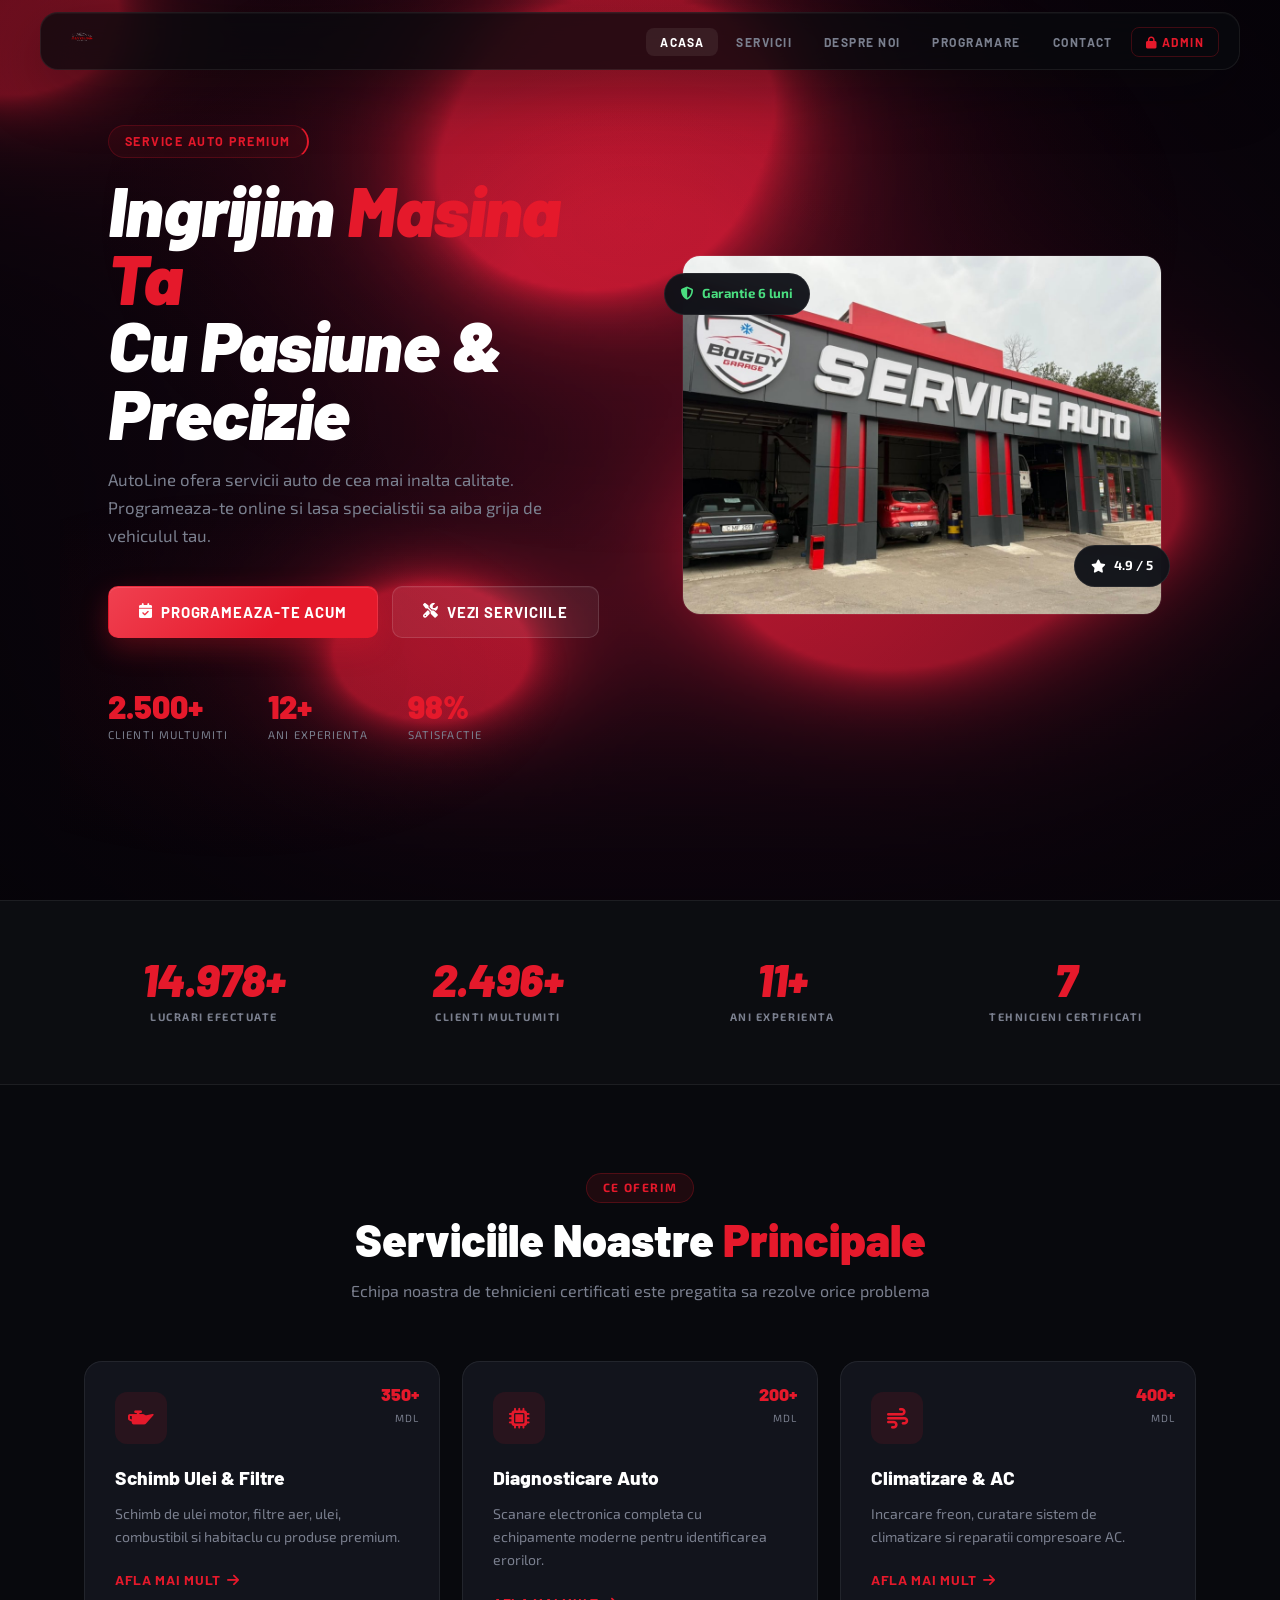
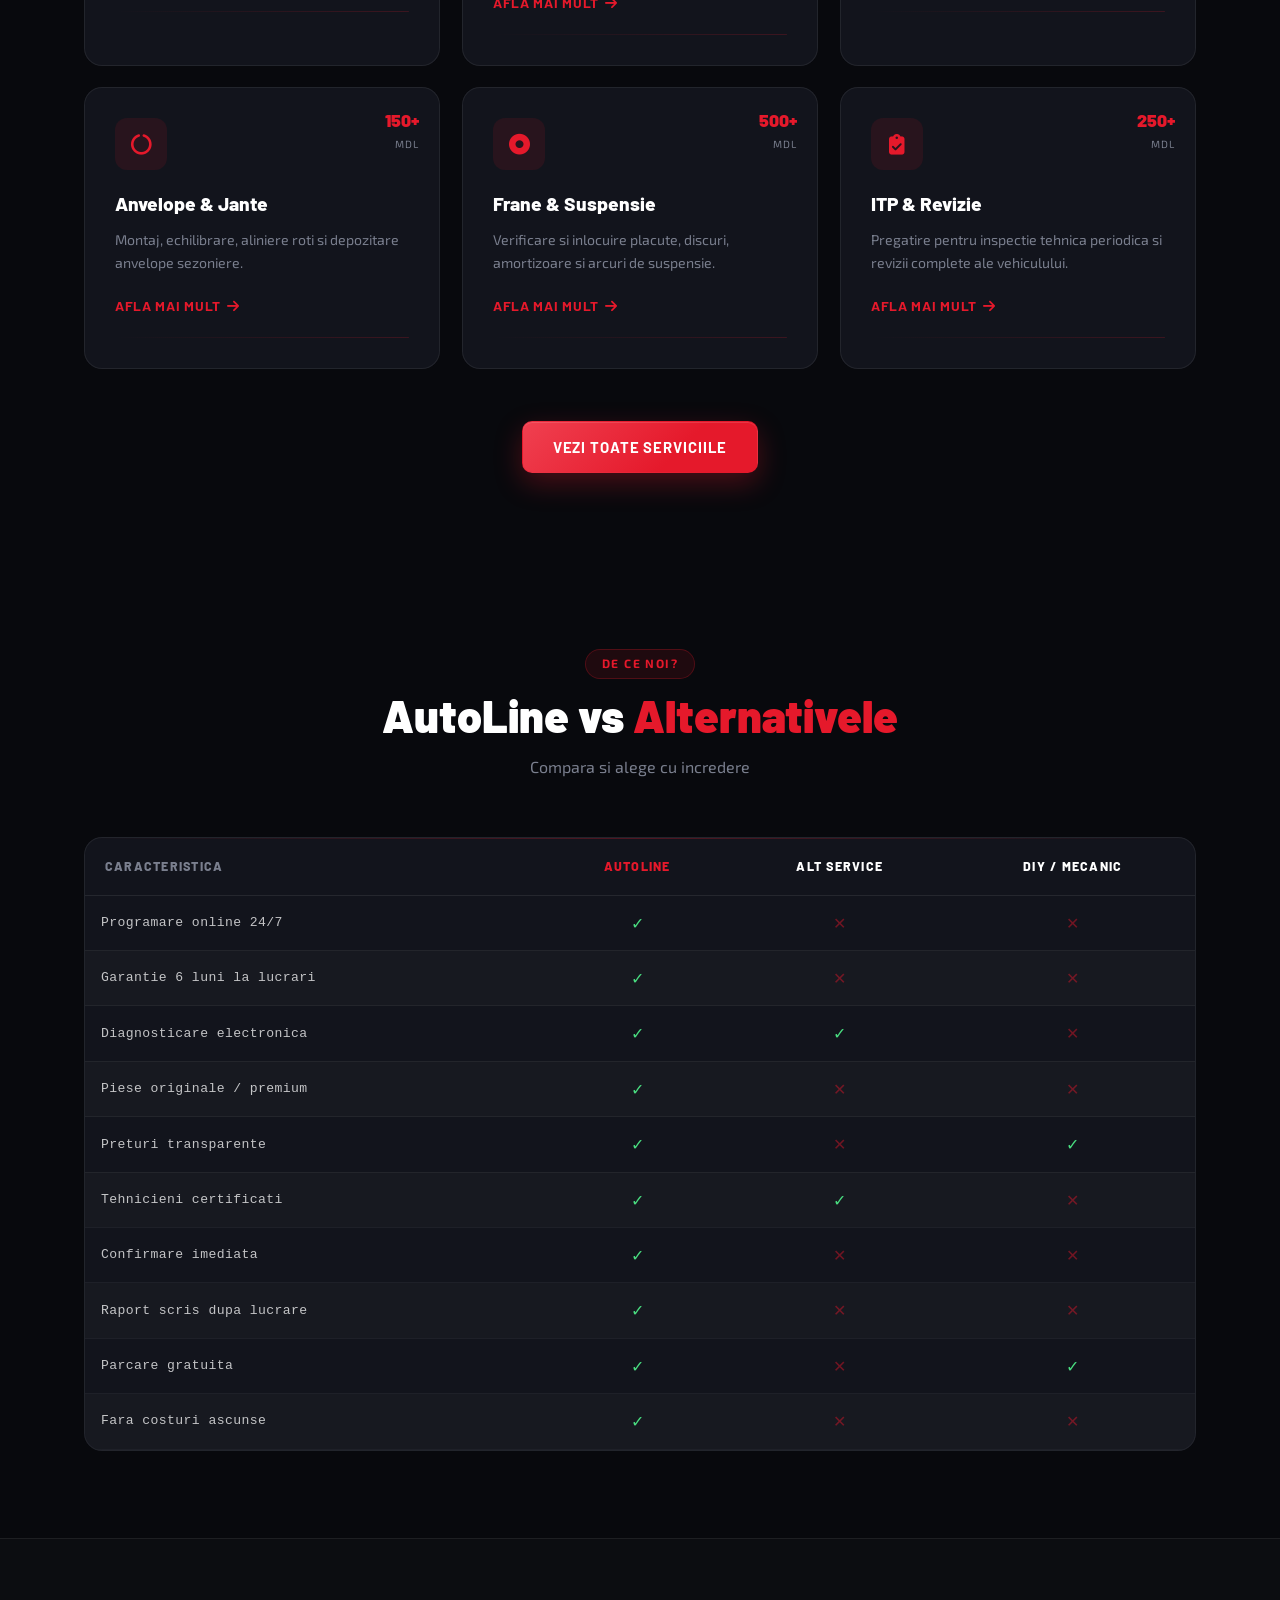
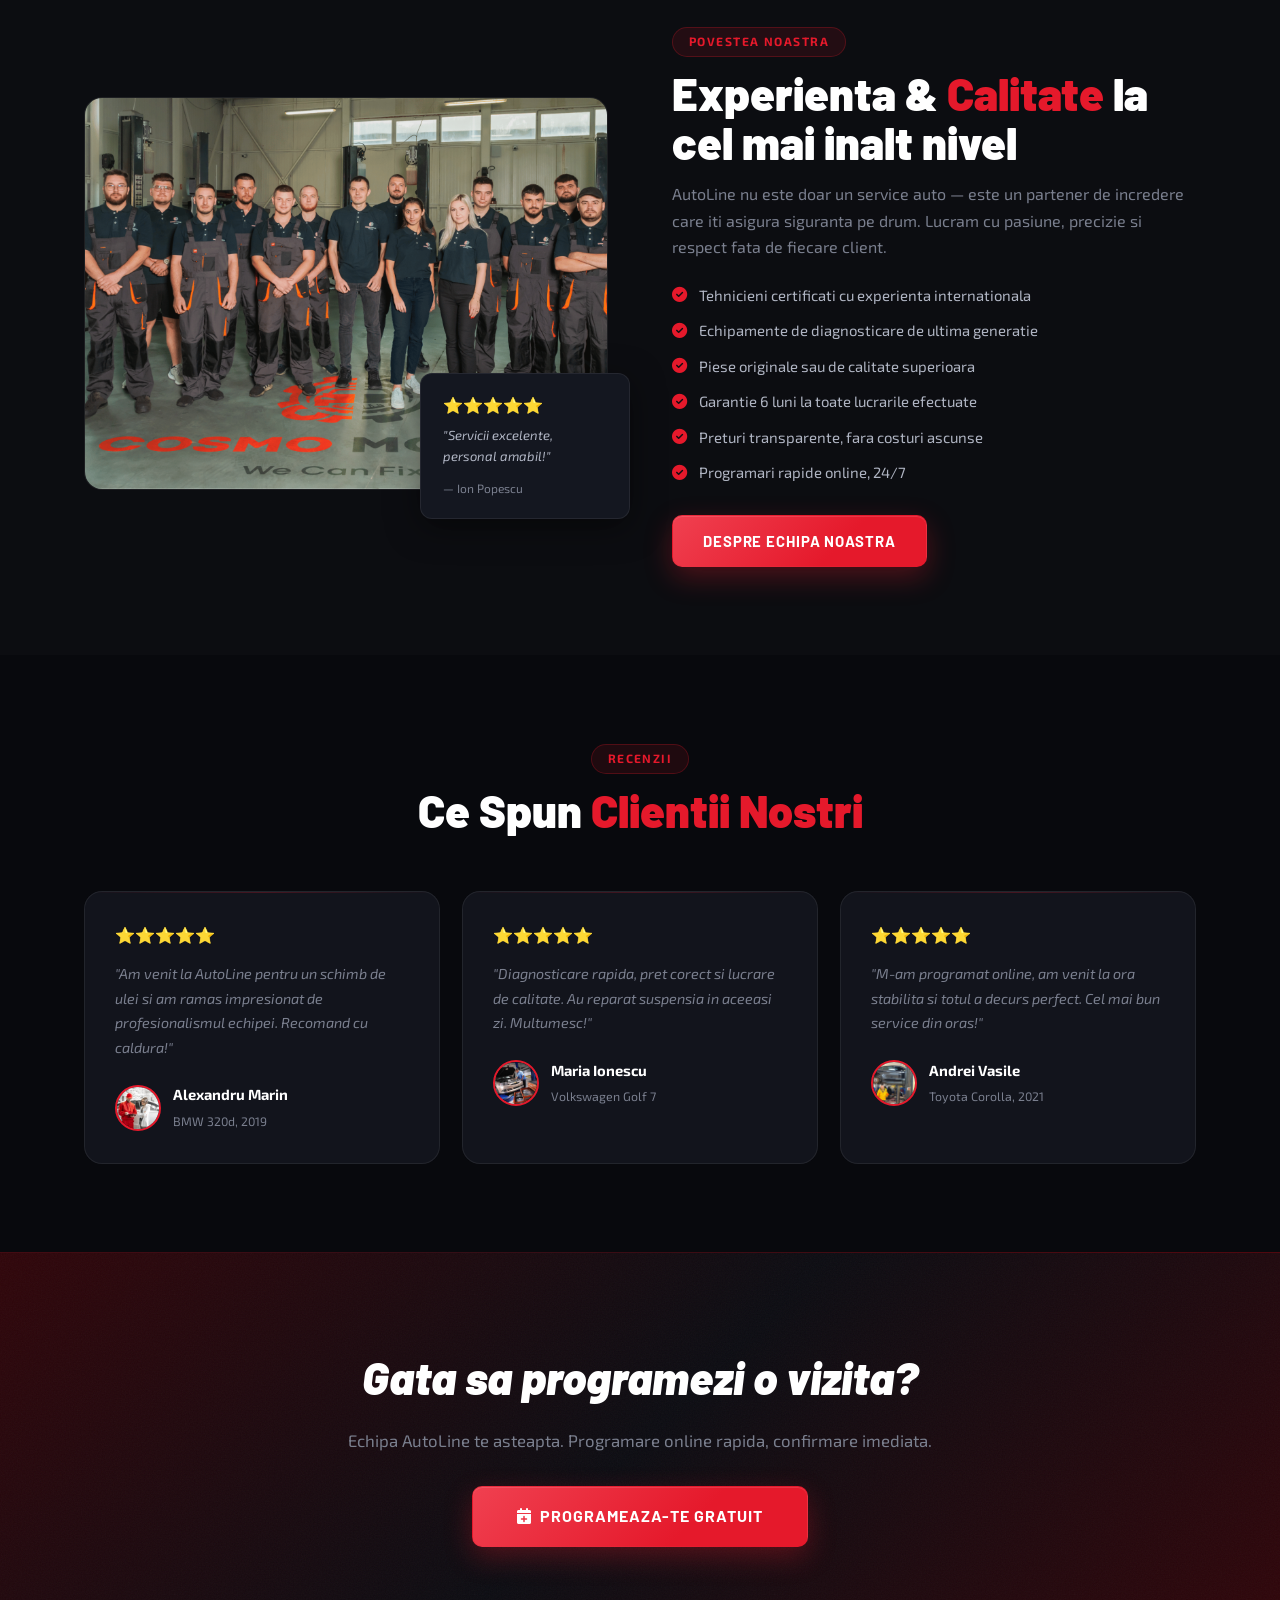
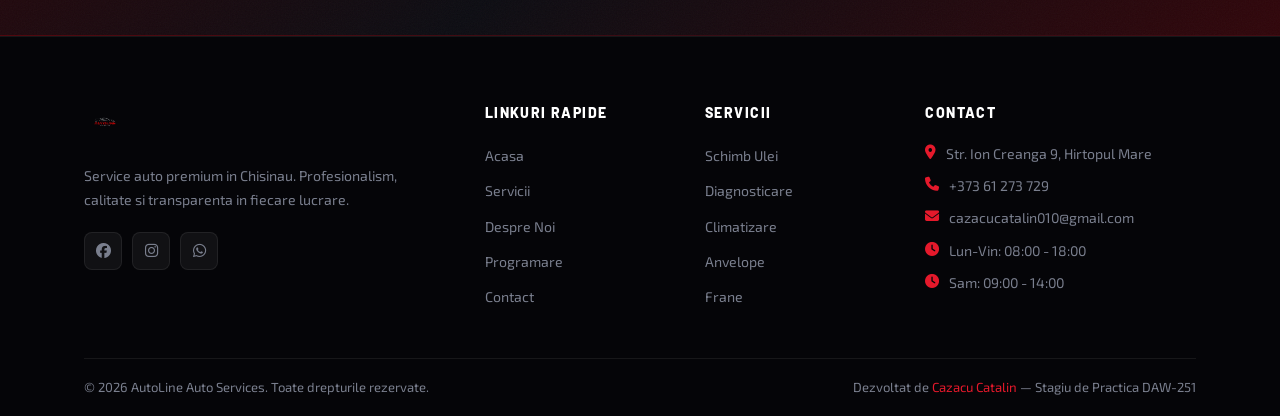
==== index.html @ 4c0e233d "AutoLine website initial" ====
<!DOCTYPE html>
<html lang="ro">
<head>
  <meta charset="UTF-8"/>
  <meta name="viewport" content="width=device-width, initial-scale=1.0"/>
  <title>AutoLine Auto Services</title>
  <meta name="description" content="Service auto premium în Chișinău — programări online, diagnosticare, schimb ulei, anvelope."/>

  <!-- Fonts: Barlow (titluri bold/italic ca ATS) + Exo 2 (body) -->
  <link rel="preconnect" href="https://fonts.googleapis.com"/>
  <link rel="preconnect" href="https://fonts.gstatic.com" crossorigin/>
  <link href="https://fonts.googleapis.com/css2?family=Barlow:ital,wght@0,400;0,600;0,700;0,800;0,900;1,700;1,800;1,900&family=Exo+2:wght@300;400;500;600&display=swap"
        rel="stylesheet" media="print" onload="this.media='all'"/>
  <noscript>
    <link href="https://fonts.googleapis.com/css2?family=Barlow:ital,wght@0,400;0,600;0,700;0,800;0,900;1,700;1,800;1,900&family=Exo+2:wght@300;400;500;600&display=swap" rel="stylesheet"/>
  </noscript>
  <link rel="stylesheet" href="https://cdnjs.cloudflare.com/ajax/libs/font-awesome/6.4.0/css/all.min.css"/>
  <link rel="stylesheet" href="css/style.css"/>

  <style>
    /* =======================================================
       VARIABILE & RESET — tema neagra cu accent rosu
    ======================================================= */
    :root {
      --red:      #e5192b;
      --red-dark: #b31220;
      --red-glow: rgba(229,25,43,0.35);
      --bg:       #08090d;        /* Mai întunecat, ca ATS */
      --bg2:      #0f1117;
      --bg3:      #141720;
      --card:     rgba(20,23,32,0.85);
      --border:   rgba(255,255,255,0.07);
      --white:    #ffffff;
      --gray:     #7a7f8e;
      --gray2:    #b0b5c3;
      --font-heading: 'Barlow', sans-serif;
      --font-body:    'Exo 2', sans-serif;
      --radius: 18px;
      --transition: all 0.3s ease;
    }

    *, *::before, *::after { box-sizing: border-box; margin: 0; padding: 0; }
    html { scroll-behavior: smooth; }
    body {
      background: var(--bg);
      color: var(--white);
      font-family: var(--font-body);
      font-size: 16px;
      line-height: 1.65;
      overflow-x: hidden;
    }

    /* Scrollbar minimalist — ca ATS */
    ::-webkit-scrollbar { width: 5px; }
    ::-webkit-scrollbar-track { background: var(--bg); }
    ::-webkit-scrollbar-thumb { background: rgba(255,255,255,0.09); border-radius: 3px; }

    /* =======================================================
       SCROLL PROGRESS BAR
    ======================================================= */
    #scrollProgress {
      position: fixed; top: 0; left: 0;
      width: 0%; height: 3px;
      background: var(--red);
      z-index: 9999;
      transition: width 0.08s linear;
      box-shadow: 0 0 10px var(--red-glow);
    }

    /* =======================================================
       BACK TO TOP
    ======================================================= */
    #backToTop {
      position: fixed; bottom: 32px; right: 32px;
      width: 46px; height: 46px;
      background: var(--red); color: var(--white);
      border: none; border-radius: 50%;
      display: flex; align-items: center; justify-content: center;
      cursor: pointer; font-size: 1rem;
      z-index: 999; opacity: 0; transform: translateY(16px);
      pointer-events: none;
      transition: opacity .3s, transform .3s, background .2s;
      box-shadow: 0 4px 20px var(--red-glow);
    }
    #backToTop.visible { opacity: 1; transform: translateY(0); pointer-events: all; }
    #backToTop:hover { background: var(--red-dark); transform: translateY(-3px); }

    /* =======================================================
       METABALL CANVAS BACKGROUND — da ATS HeroBackground.tsx
       Fixed, în spate, pointer-events none
    ======================================================= */
    #metaCanvas {
      position: fixed; inset: 0;
      width: 100%; height: 100%;
      z-index: 0; pointer-events: none;
    }

    /* Tot ce e deasupra canvas-ului */
    nav, section, footer, .page-hero { position: relative; z-index: 1; }

    /* =======================================================
       UTILITY
    ======================================================= */
    .container { max-width: 1160px; margin: 0 auto; padding: 0 24px; }
    .text-red { color: var(--red); }
    .section { padding: 88px 0; }
    .center-btn { text-align: center; margin-top: 52px; }

    /* =======================================================
       GLASSMORPHISM CARD — din ATS .glass-card
       backdrop-filter blur + border subțire
    ======================================================= */
    .glass-card {
      background: var(--card);
      backdrop-filter: blur(20px);
      -webkit-backdrop-filter: blur(20px);
      border: 1px solid var(--border);
      border-radius: var(--radius);
      /* Linia de sus strălucitoare — din ATS .card-glow::before */
      position: relative;
      overflow: hidden;
      transition: border-color .3s ease, box-shadow .3s ease, transform .3s ease;
    }
    /* Linia gradient la topul fiecărui card */
    .glass-card::before {
      content: '';
      position: absolute; top: 0; left: 0; right: 0; height: 1px;
      background: linear-gradient(90deg, transparent, rgba(229,25,43,.3), transparent);
      pointer-events: none;
    }
    .glass-card:hover {
      border-color: rgba(229,25,43,.3);
      box-shadow: 0 0 0 1px rgba(229,25,43,.15), 0 24px 56px rgba(0,0,0,.55);
    }

    /* Shimmer line — din ATS .shimmer-line */
    @keyframes shimmer {
      0%   { background-position: -200% 0; }
      100% { background-position:  200% 0; }
    }
    .shimmer-line {
      height: 1px; width: 100%;
      background: linear-gradient(90deg, transparent, rgba(229,25,43,.2), transparent);
      background-size: 200% 100%;
      animation: shimmer 3s ease-in-out infinite;
      border-radius: 999px;
    }

    /* =======================================================
       BUTOANE
    ======================================================= */
    .btn {
      display: inline-flex; align-items: center; gap: 8px;
      padding: 13px 30px; border-radius: 10px;
      font-family: var(--font-heading); font-size: .93rem;
      font-weight: 700; letter-spacing: .06em;
      text-decoration: none; cursor: pointer; border: none;
      transition: transform .25s ease, box-shadow .25s ease, filter .25s ease, background .2s;
      text-transform: uppercase;
    }
    /* btn-primary — gradient roșu, glow, ca ATS landing-primary-btn */
    .btn-primary {
      background: linear-gradient(135deg, #f04050 0%, var(--red) 65%, var(--red) 100%);
      color: var(--white);
      border: 1px solid rgba(229,25,43,.3);
      box-shadow: 0 10px 28px rgba(229,25,43,.3), inset 0 1px 0 rgba(255,255,255,.12);
    }
    .btn-primary:hover {
      transform: translateY(-2px); filter: brightness(1.06);
      box-shadow: 0 14px 36px rgba(229,25,43,.42), 0 0 24px rgba(229,25,43,.2);
    }
    /* btn-outline — ghost button, ca ATS landing-ghost-btn */
    .btn-outline {
      background: rgba(255,255,255,.06); color: var(--white);
      border: 1px solid rgba(255,255,255,.13);
      box-shadow: inset 0 1px 0 rgba(255,255,255,.04);
    }
    .btn-outline:hover {
      transform: translateY(-2px);
      background: rgba(255,255,255,.10);
      border-color: rgba(255,255,255,.22);
      box-shadow: 0 8px 24px rgba(0,0,0,.3);
    }
    .btn-large { padding: 16px 44px; font-size: 1rem; }

    /* =======================================================
       SECTION HEADER
    ======================================================= */
    .section-tag {
      display: inline-block;
      background: rgba(229,25,43,.1);
      color: var(--red);
      border: 1px solid rgba(229,25,43,.25);
      padding: 4px 16px; border-radius: 999px;
      font-size: .75rem; font-weight: 700;
      letter-spacing: .12em; text-transform: uppercase; margin-bottom: 12px;
    }
    .section-header { text-align: center; margin-bottom: 56px; }
    .section-title {
      font-family: var(--font-heading);
      font-size: clamp(1.8rem, 4vw, 2.8rem);
      font-weight: 900; line-height: 1.1; margin-bottom: 14px;
    }
    .section-subtitle { color: var(--gray); max-width: 580px; margin: 0 auto; }

    /* =======================================================
       REVEAL ANIMATIONS
       — Inspirat din ATS .section-reveal cu blur
    ======================================================= */
    .reveal {
      opacity: 0;
      transform: translate3d(0, 36px, 0);
      filter: blur(8px);
      transition: opacity .8s cubic-bezier(.16,1,.3,1),
                  transform .8s cubic-bezier(.16,1,.3,1),
                  filter .8s cubic-bezier(.16,1,.3,1);
      will-change: opacity, transform, filter;
    }
    .reveal.visible { opacity: 1; transform: translate3d(0,0,0); filter: blur(0); }
    .reveal-d1 { transition-delay: 120ms; }
    .reveal-d2 { transition-delay: 220ms; }
    .reveal-d3 { transition-delay: 320ms; }
    .reveal-d4 { transition-delay: 420ms; }
    .reveal-d5 { transition-delay: 520ms; }

    /* =======================================================
       NAVBAR
    ======================================================= */
    .navbar {
      position: fixed; top: 12px; left: 50%; transform: translateX(-50%);
      width: calc(100% - 32px); max-width: 1200px;
      z-index: 1000;
      /* Ca ATS landing-nav-shell: pill flotant cu blur */
      background: rgba(8,9,13,.78);
      backdrop-filter: blur(20px);
      -webkit-backdrop-filter: blur(20px);
      border: 1px solid rgba(255,255,255,.07);
      border-radius: var(--radius);
      box-shadow: 0 18px 60px rgba(5,6,10,.35), inset 0 1px 0 rgba(255,255,255,.03);
      padding: 0 20px;
      transition: var(--transition);
    }
    .navbar.scrolled { box-shadow: 0 24px 72px rgba(0,0,0,.55), inset 0 1px 0 rgba(255,255,255,.04); }
    .nav-container { display: flex; align-items: center; justify-content: space-between; height: 56px; }
    .nav-logo .logo-img { height: 42px; object-fit: contain; }
    .nav-links { display: flex; align-items: center; gap: 4px; list-style: none; }
    .nav-link {
      color: var(--gray); text-decoration: none;
      padding: 7px 14px; border-radius: 8px;
      font-family: var(--font-heading); font-weight: 700;
      font-size: .75rem; letter-spacing: .12em; text-transform: uppercase;
      transition: color .2s, background .2s;
    }
    .nav-link:hover, .nav-link.active { color: var(--white); background: rgba(255,255,255,.07); }
    .nav-admin { color: var(--red) !important; border: 1px solid rgba(229,25,43,.25); }
    .nav-admin:hover { background: rgba(229,25,43,.12) !important; }
    .hamburger { display: none; flex-direction: column; gap: 5px; background: none; border: none; cursor: pointer; padding: 4px; }
    .hamburger span { display: block; width: 22px; height: 2px; background: var(--white); border-radius: 2px; transition: var(--transition); }

    /* =======================================================
       HERO
    ======================================================= */
    .hero {
      min-height: 100vh;
      display: flex; align-items: center;
      padding: 110px 48px 100px;
      max-width: 1160px; margin: 0 auto;
      gap: 64px;
      /* Tăietură diagonală în jos — separă hero de services */
      clip-path: polygon(0 0, 100% 0, 100% 93%, 0 100%);
      padding-bottom: 140px;
    }
    /* Glow radial subtil în hero — ca ATS HeroSection radial */
    .hero::after {
      content: '';
      position: absolute; inset: 0;
      background: radial-gradient(ellipse 70% 55% at 50% 25%, rgba(229,25,43,.08) 0%, transparent 68%),
                  radial-gradient(ellipse 50% 35% at 15% 75%, rgba(229,25,43,.05) 0%, transparent 60%);
      pointer-events: none; z-index: 0;
    }
    .hero-content { flex: 1; position: relative; z-index: 1; }
    .hero-image   { flex: 1; display: flex; justify-content: center; position: relative; z-index: 1; }

    /* Hero stagger — stare inițiala */
    .hero-animate {
      opacity: 0; transform: translateY(26px);
      transition: opacity .72s ease var(--d, 0s), transform .72s ease var(--d, 0s);
    }
    .hero-animate.from-right {
      transform: translateX(38px);
      transition: opacity .82s ease var(--d, 0s), transform .82s ease var(--d, 0s);
    }
    .hero-animate.visible { opacity: 1; transform: translate(0,0); }

    /* Tag cu typewriter cursor */
    .hero-tag {
      display: inline-flex; align-items: center; gap: 8px;
      background: rgba(229,25,43,.08); color: var(--red);
      border: 1px solid rgba(229,25,43,.22);
      padding: 5px 16px; border-radius: 999px;
      font-family: var(--font-heading); font-size: .78rem;
      font-weight: 700; letter-spacing: .12em; text-transform: uppercase;
      margin-bottom: 18px;
      border-right: 2px solid var(--red); /* cursorul typewriter */
      white-space: nowrap; overflow: hidden;
    }
    @keyframes blink { 0%,100% { border-color: var(--red); } 50% { border-color: transparent; } }
    .hero-tag.typing-done { animation: blink .8s step-end infinite; }

    /* Titlu hero — Barlow Black Italic ca ATS */
    .hero-title {
      font-family: var(--font-heading);
      font-size: clamp(2.6rem, 6vw, 4.4rem);
      font-weight: 900; font-style: italic;
      line-height: .96; margin-bottom: 20px;
      letter-spacing: -.01em;
    }
    .hero-subtitle { color: var(--gray); font-size: 1.05rem; margin-bottom: 36px; max-width: 480px; }
    .hero-buttons { display: flex; gap: 14px; flex-wrap: wrap; margin-bottom: 52px; }

    /* Stats cu counter animat */
    .hero-stats { display: flex; gap: 40px; flex-wrap: wrap; }
    .stat { display: flex; flex-direction: column; }
    .stat-num {
      font-family: var(--font-heading);
      font-size: 2rem; font-weight: 900; color: var(--red); line-height: 1;
    }
    .stat-label { font-size: .7rem; color: var(--gray); margin-top: 4px; letter-spacing: .1em; text-transform: uppercase; }

    /* Imaginea hero */
    .hero-img-wrapper { position: relative; max-width: 480px; width: 100%; }
    .hero-car-img {
      width: 100%; border-radius: var(--radius);
      object-fit: cover; aspect-ratio: 4/3; display: block;
      border: 1px solid var(--border);
    }
    /* Badge-uri flotante */
    .floating-badge {
      position: absolute;
      background: rgba(15,17,23,.96);
      border: 1px solid var(--border);
      backdrop-filter: blur(12px);
      padding: 9px 16px; border-radius: 999px;
      display: flex; align-items: center; gap: 8px;
      font-size: .82rem; font-weight: 700; white-space: nowrap;
      animation: float 3s ease-in-out infinite;
    }
    .badge-1 { top: 18px; left: -18px; color: #4ade80; }
    .badge-1 i { color: #4ade80; }
    .badge-2 { bottom: 28px; right: -8px; animation-delay: 1.5s; }
    @keyframes float { 0%,100%{transform:translateY(0)} 50%{transform:translateY(-9px)} }

    /* =======================================================
       ANIMATED COUNTERS BAND — din ATS AnimatedCounters.tsx
       4 statistici mari cu counter animat la scroll
    ======================================================= */
    .counters-band {
      border-top: 1px solid var(--border);
      border-bottom: 1px solid var(--border);
      padding: 56px 0;
      background: rgba(255,255,255,.015);
    }
    .counters-grid {
      display: grid; grid-template-columns: repeat(4, 1fr); gap: 24px; text-align: center;
    }
    .counter-item .big-num {
      font-family: var(--font-heading);
      font-size: 2.8rem; font-weight: 900; font-style: italic;
      color: var(--red); line-height: 1; display: block;
    }
    .counter-item .big-label {
      font-size: .68rem; font-weight: 700; letter-spacing: .14em;
      text-transform: uppercase; color: var(--gray); margin-top: 6px;
    }

    /* =======================================================
       SERVICES GRID
    ======================================================= */
    .services-grid {
      display: grid; grid-template-columns: repeat(auto-fit, minmax(300px, 1fr)); gap: 22px;
    }
    .service-card {
      background: var(--card);
      backdrop-filter: blur(20px);
      -webkit-backdrop-filter: blur(20px);
      border: 1px solid var(--border);
      border-radius: var(--radius); padding: 30px;
      position: relative; overflow: hidden;
      transition: transform .35s ease, box-shadow .35s ease, border-color .35s ease;
    }
    /* Linia de sus */
    .service-card::before {
      content: ''; position: absolute; top: 0; left: 0; right: 0; height: 1px;
      background: linear-gradient(90deg, transparent, rgba(229,25,43,.3), transparent);
    }
    .service-card:hover {
      border-color: rgba(229,25,43,.45);
      box-shadow: 0 0 0 1px rgba(229,25,43,.2), 0 24px 54px rgba(0,0,0,.5);
      transform: translateY(-9px);
    }
    .service-icon {
      width: 52px; height: 52px;
      background: rgba(229,25,43,.1); border-radius: 12px;
      display: flex; align-items: center; justify-content: center;
      font-size: 1.3rem; color: var(--red);
      margin-bottom: 18px;
      transition: transform .3s ease, background .3s ease;
    }
    .service-card:hover .service-icon { transform: scale(1.18); background: rgba(229,25,43,.2); }
    .service-card h3 { font-family: var(--font-heading); font-size: 1.2rem; font-weight: 800; margin-bottom: 8px; }
    .service-card p { color: var(--gray); font-size: .88rem; margin-bottom: 18px; }
    .service-link {
      color: var(--red); text-decoration: none; font-weight: 700; font-size: .86rem;
      display: inline-flex; align-items: center; gap: 6px; transition: gap .3s;
      font-family: var(--font-heading); letter-spacing: .05em; text-transform: uppercase;
    }
    .service-link:hover { gap: 12px; }
    /* Shimmer bottom — din ATS FeaturesSection */
    .service-card .shimmer-line { margin-top: 18px; }

    /* Stat mic în dreapta sus card serviciu — ca ATS features stat */
    .service-stat {
      position: absolute; top: 20px; right: 20px; text-align: right;
    }
    .service-stat-num {
      font-family: var(--font-heading); font-size: 1.1rem; font-weight: 900;
      color: var(--red); line-height: 1;
    }
    .service-stat-lbl {
      font-size: .65rem; color: var(--gray); letter-spacing: .1em;
      text-transform: uppercase; display: block; margin-top: 2px;
    }

    /* =======================================================
       COMPARISON TABLE — din ATS ComparisonTable.tsx
       Adaptată pentru service auto
    ======================================================= */
    .comparison-section { padding: 88px 0; }
    .comparison-table-wrap { overflow-x: auto; }
    .comp-table { width: 100%; border-collapse: collapse; font-size: .88rem; }
    .comp-table th {
      padding: 16px; text-align: center;
      font-family: var(--font-heading); font-weight: 800;
      font-size: .78rem; letter-spacing: .1em; text-transform: uppercase;
      border-bottom: 1px solid rgba(255,255,255,.08);
    }
    .comp-table th:first-child { text-align: left; color: var(--gray); }
    .comp-table th.hl { color: var(--red); }
    .comp-table td {
      padding: 14px 16px; border-bottom: 1px solid rgba(255,255,255,.05);
      color: var(--gray2); text-align: center;
    }
    .comp-table td:first-child {
      text-align: left; color: rgba(255,255,255,.75);
      font-size: .82rem; letter-spacing: .03em;
      font-family: 'Roboto Mono', monospace;
    }
    .comp-table tr:nth-child(even) td { background: rgba(255,255,255,.018); }
    /* Bifă verde / X roșu */
    .tick { color: #4ade80; font-size: 1rem; }
    .cross { color: rgba(229,25,43,.45); font-size: 1rem; }

    /* =======================================================
       WHY US
    ======================================================= */
    .why-us { background: rgba(255,255,255,.018); border-top: 1px solid var(--border); }
    .why-us-inner { display: flex; gap: 64px; align-items: center; }
    .why-us-image { flex: 1; position: relative; }
    .why-us-image img {
      width: 100%; border-radius: var(--radius);
      object-fit: cover; aspect-ratio: 4/3;
      border: 1px solid var(--border);
    }
    .review-box {
      position: absolute; bottom: -22px; right: -22px;
      background: var(--bg3); border: 1px solid var(--border);
      padding: 18px 22px; border-radius: 12px; max-width: 210px;
      box-shadow: 0 8px 32px rgba(0,0,0,.5);
    }
    .review-box p { font-size: .82rem; margin: 6px 0; color: var(--gray2); font-style: italic; }
    .review-box span { font-size: .75rem; color: var(--gray); }
    .why-us-content { flex: 1; }
    .why-us-content p { color: var(--gray); margin-bottom: 22px; }
    .advantages-list { list-style: none; margin-bottom: 30px; display: flex; flex-direction: column; gap: 11px; }
    .advantages-list li {
      display: flex; align-items: center; gap: 12px;
      color: var(--gray2); font-size: .93rem;
    }
    .advantages-list li i { color: var(--red); font-size: .95rem; flex-shrink: 0; }

    /* =======================================================
       TESTIMONIALE
    ======================================================= */
    .testimonials-grid {
      display: grid; grid-template-columns: repeat(auto-fit, minmax(280px, 1fr)); gap: 22px;
    }
    .testimonial-card {
      background: var(--card); backdrop-filter: blur(20px);
      border: 1px solid var(--border); border-radius: var(--radius); padding: 30px;
      position: relative; overflow: hidden;
      transition: transform .3s ease, border-color .3s ease, box-shadow .3s ease;
    }
    .testimonial-card::before {
      content: ''; position: absolute; top: 0; left: 0; right: 0; height: 1px;
      background: linear-gradient(90deg, transparent, rgba(229,25,43,.25), transparent);
    }
    .testimonial-card:hover {
      transform: translateY(-7px);
      border-color: rgba(229,25,43,.28);
      box-shadow: 0 18px 48px rgba(0,0,0,.4);
    }
    .testimonial-stars { font-size: 1rem; margin-bottom: 14px; }
    .testimonial-card p { color: var(--gray); font-style: italic; margin-bottom: 22px; line-height: 1.7; font-size: .9rem; }
    .testimonial-author { display: flex; align-items: center; gap: 12px; }
    .author-img {
      width: 46px; height: 46px; border-radius: 50%; object-fit: cover;
      border: 2px solid var(--red); background: var(--bg3);
    }
    .testimonial-author strong { display: block; font-weight: 700; font-size: .92rem; }
    .testimonial-author span { font-size: .77rem; color: var(--gray); }

    /* =======================================================
       CTA BAND — cu noise texture (din ATS)
    ======================================================= */
    .cta-band {
      background: linear-gradient(135deg, rgba(50,5,10,.95) 0%, rgba(12,12,18,.98) 50%, rgba(50,5,10,.95) 100%);
      border-top: 1px solid rgba(229,25,43,.18);
      border-bottom: 1px solid rgba(229,25,43,.18);
      padding: 88px 24px; text-align: center; position: relative; overflow: hidden;
    }
    /* Noise texture overlay */
    .cta-band::before {
      content: ''; position: absolute; inset: 0;
      background-image: url("data:image/svg+xml,%3Csvg xmlns='http://www.w3.org/2000/svg' width='300' height='300'%3E%3Cfilter id='n'%3E%3CfeTurbulence type='fractalNoise' baseFrequency='0.75' numOctaves='4' stitchTiles='stitch'/%3E%3C/filter%3E%3Crect width='300' height='300' filter='url(%23n)' opacity='1'/%3E%3C/svg%3E");
      opacity: .045; pointer-events: none; z-index: 0;
    }
    .cta-band .container { position: relative; z-index: 1; }
    .cta-band h2 {
      font-family: var(--font-heading); font-size: clamp(1.8rem,4vw,2.8rem);
      font-weight: 900; font-style: italic; margin-bottom: 12px;
    }
    .cta-band p { color: var(--gray); margin-bottom: 32px; font-size: 1.05rem; }

    /* =======================================================
       FOOTER
    ======================================================= */
    .footer { background: #050508; border-top: 1px solid var(--border); padding: 64px 0 0; }
    .footer-grid { display: grid; grid-template-columns: 2fr 1fr 1fr 1.5fr; gap: 40px; margin-bottom: 48px; }
    .footer-logo { height: 42px; object-fit: contain; margin-bottom: 14px; }
    .footer-col p { color: var(--gray); font-size: .88rem; line-height: 1.7; margin-bottom: 20px; }
    .footer-col h4 {
      font-family: var(--font-heading); font-size: .88rem; font-weight: 800;
      text-transform: uppercase; letter-spacing: .1em; margin-bottom: 18px; color: var(--white);
    }
    .footer-col ul { list-style: none; display: flex; flex-direction: column; gap: 9px; }
    .footer-col ul li a {
      color: var(--gray); text-decoration: none; font-size: .88rem; transition: color .2s;
    }
    .footer-col ul li a:hover { color: var(--red); }
    .contact-list li { display: flex; align-items: flex-start; gap: 10px; color: var(--gray); font-size: .88rem; }
    .contact-list li i { color: var(--red); margin-top: 3px; flex-shrink: 0; }
    .social-links { display: flex; gap: 10px; }
    .social-links a {
      width: 38px; height: 38px; background: rgba(255,255,255,.05);
      border: 1px solid var(--border); border-radius: 8px;
      display: flex; align-items: center; justify-content: center;
      color: var(--gray); text-decoration: none; font-size: .95rem;
      transition: var(--transition);
    }
    .social-links a:hover { background: var(--red); color: var(--white); border-color: var(--red); }
    .footer-bottom {
      border-top: 1px solid var(--border); padding: 18px 0;
      display: flex; justify-content: space-between; flex-wrap: wrap; gap: 8px;
    }
    .footer-bottom p { color: var(--gray); font-size: .82rem; }

    /* =======================================================
       RESPONSIVE
    ======================================================= */
    @media (max-width: 900px) {
      .hero { flex-direction: column; padding: 100px 24px 80px; text-align: center; clip-path: polygon(0 0,100% 0,100% 97%,0 100%); }
      .hero-buttons { justify-content: center; }
      .hero-stats { justify-content: center; }
      .hero::after { display: none; }
      .why-us-inner { flex-direction: column; }
      .review-box { position: static; margin-top: 14px; max-width: 100%; }
      .footer-grid { grid-template-columns: 1fr 1fr; }
      .counters-grid { grid-template-columns: repeat(2,1fr); }
    }
    @media (max-width: 600px) {
      .nav-links {
        display: none; position: fixed; top: 80px; left: 12px; right: 12px;
        background: rgba(8,9,13,.97); backdrop-filter: blur(20px);
        flex-direction: column; padding: 16px; border-radius: 14px;
        border: 1px solid var(--border); gap: 3px;
      }
      .nav-links.open { display: flex; }
      .hamburger { display: flex; }
      .footer-grid { grid-template-columns: 1fr; }
      .counters-grid { grid-template-columns: 1fr 1fr; }
      .comp-table td, .comp-table th { padding: 11px 10px; }
    }
  </style>
</head>
<body>

  <!-- Bara progres scroll -->
  <div id="scrollProgress"></div>
  <!-- Buton inapoi sus -->
  <button id="backToTop" aria-label="Inapoi sus"><i class="fas fa-chevron-up"></i></button>

  <!-- ==========================================================
       METABALL CANVAS BACKGROUND
       Înlocuiește bulele simple cu câmpul metaball din ATS
       (HeroBackground.tsx portat în vanilla JS)
  ========================================================== -->
  <canvas id="metaCanvas"></canvas>

  <!-- NAVBAR — pill flotant ca ATS LandingNavbar -->
  <nav class="navbar" id="navbar">
    <div class="nav-container">
      <a href="index.html" class="nav-logo">
        <img src="poze/AutoLine-removebg.jpg" alt="AutoLine" class="logo-img"/>
      </a>
      <ul class="nav-links" id="navLinks">
        <li><a href="index.html"      class="nav-link active">Acasa</a></li>
        <li><a href="servicii.html"   class="nav-link">Servicii</a></li>
        <li><a href="despre.html"     class="nav-link">Despre Noi</a></li>
        <li><a href="programare.html" class="nav-link">Programare</a></li>
        <li><a href="contact.html"    class="nav-link">Contact</a></li>
        <li><a href="admin.html"      class="nav-link nav-admin"><i class="fas fa-lock"></i> Admin</a></li>
      </ul>
      <button class="hamburger" id="hamburger" aria-label="Meniu">
        <span></span><span></span><span></span>
      </button>
    </div>
  </nav>

  <!-- ==========================================================
       HERO — stagger + typewriter + counters + diagonal clip
  ========================================================== -->
  <section class="hero" id="home">
    <div class="hero-content">
      <!-- Typewriter tag — cursorul clipitor e adaugat de JS dupa terminare -->
      <span class="hero-tag hero-animate" style="--d:0s" id="heroTag">Service Auto Premium</span>

      <!-- Titlu Barlow Black Italic — ca ATS PRECISION / ALGORITHMS -->
      <h1 class="hero-title hero-animate" style="--d:.16s">
        Ingrijim <span class="text-red">Masina Ta</span><br/>
        Cu Pasiune &amp; Precizie
      </h1>

      <p class="hero-subtitle hero-animate" style="--d:.32s">
        AutoLine ofera servicii auto de cea mai inalta calitate.<br/>
        Programeaza-te online si lasa specialistii sa aiba grija de vehiculul tau.
      </p>

      <div class="hero-buttons hero-animate" style="--d:.48s">
        <a href="programare.html" class="btn btn-primary">
          <i class="fas fa-calendar-check"></i> Programeaza-te Acum
        </a>
        <a href="servicii.html" class="btn btn-outline">
          <i class="fas fa-tools"></i> Vezi Serviciile
        </a>
      </div>

      <!-- Stats cu .hero-counter animate de JS ca AnimatedCounters.tsx -->
      <div class="hero-stats hero-animate" style="--d:.64s">
        <div class="stat">
          <span class="stat-num"><span class="hero-counter" data-target="2500">0</span>+</span>
          <span class="stat-label">Clienti Multumiti</span>
        </div>
        <div class="stat">
          <span class="stat-num"><span class="hero-counter" data-target="12">0</span>+</span>
          <span class="stat-label">Ani Experienta</span>
        </div>
        <div class="stat">
          <span class="stat-num"><span class="hero-counter" data-target="98">0</span>%</span>
          <span class="stat-label">Satisfactie</span>
        </div>
      </div>
    </div>

    <!-- Imaginea vine din dreapta -->
    <div class="hero-image hero-animate from-right" style="--d:.2s">
      <div class="hero-img-wrapper">
        <img src="poze/exterior.jpg" alt="Masina AutoLine" class="hero-car-img"/>
        <div class="floating-badge badge-1">
          <i class="fas fa-shield-alt"></i><span>Garantie 6 luni</span>
        </div>
        <div class="floating-badge badge-2">
          <i class="fas fa-star"></i><span>4.9 / 5</span>
        </div>
      </div>
    </div>
  </section>

  <!-- ==========================================================
       ANIMATED COUNTERS BAND — 4 stats mari ca AnimatedCounters.tsx
       data-target = valoarea finala, data-prefix/suffix = decoratii
  ========================================================== -->
  <div class="counters-band">
    <div class="container">
      <div class="counters-grid">
        <div class="counter-item reveal">
          <span class="big-num"><span class="band-counter" data-target="15000">0</span>+</span>
          <span class="big-label">Lucrari Efectuate</span>
        </div>
        <div class="counter-item reveal reveal-d1">
          <span class="big-num"><span class="band-counter" data-target="2500">0</span>+</span>
          <span class="big-label">Clienti Multumiti</span>
        </div>
        <div class="counter-item reveal reveal-d2">
          <span class="big-num"><span class="band-counter" data-target="12">0</span>+</span>
          <span class="big-label">Ani Experienta</span>
        </div>
        <div class="counter-item reveal reveal-d3">
          <span class="big-num"><span class="band-counter" data-target="8">0</span></span>
          <span class="big-label">Tehnicieni Certificati</span>
        </div>
      </div>
    </div>
  </div>

  <!-- ==========================================================
       SERVICES PREVIEW — cu stat mic in colt si shimmer bottom
  ========================================================== -->
  <section class="section">
    <div class="container">
      <div class="section-header reveal">
        <span class="section-tag">Ce Oferim</span>
        <h2 class="section-title">Serviciile Noastre <span class="text-red">Principale</span></h2>
        <p class="section-subtitle">Echipa noastra de tehnicieni certificati este pregatita sa rezolve orice problema</p>
      </div>
      <div class="services-grid">
        <!-- Card 1 -->
        <div class="service-card reveal">
          <div class="service-stat">
            <span class="service-stat-num">350+</span>
            <span class="service-stat-lbl">MDL</span>
          </div>
          <div class="service-icon"><i class="fas fa-oil-can"></i></div>
          <h3>Schimb Ulei &amp; Filtre</h3>
          <p>Schimb de ulei motor, filtre aer, ulei, combustibil si habitaclu cu produse premium.</p>
          <a href="servicii.html" class="service-link">Afla mai mult <i class="fas fa-arrow-right"></i></a>
          <div class="shimmer-line"></div>
        </div>
        <!-- Card 2 -->
        <div class="service-card reveal reveal-d1">
          <div class="service-stat">
            <span class="service-stat-num">200+</span>
            <span class="service-stat-lbl">MDL</span>
          </div>
          <div class="service-icon"><i class="fas fa-microchip"></i></div>
          <h3>Diagnosticare Auto</h3>
          <p>Scanare electronica completa cu echipamente moderne pentru identificarea erorilor.</p>
          <a href="servicii.html" class="service-link">Afla mai mult <i class="fas fa-arrow-right"></i></a>
          <div class="shimmer-line"></div>
        </div>
        <!-- Card 3 -->
        <div class="service-card reveal reveal-d2">
          <div class="service-stat">
            <span class="service-stat-num">400+</span>
            <span class="service-stat-lbl">MDL</span>
          </div>
          <div class="service-icon"><i class="fas fa-wind"></i></div>
          <h3>Climatizare &amp; AC</h3>
          <p>Incarcare freon, curatare sistem de climatizare si reparatii compresoare AC.</p>
          <a href="servicii.html" class="service-link">Afla mai mult <i class="fas fa-arrow-right"></i></a>
          <div class="shimmer-line"></div>
        </div>
        <!-- Card 4 -->
        <div class="service-card reveal reveal-d3">
          <div class="service-stat">
            <span class="service-stat-num">150+</span>
            <span class="service-stat-lbl">MDL</span>
          </div>
          <div class="service-icon"><i class="fas fa-circle-notch"></i></div>
          <h3>Anvelope &amp; Jante</h3>
          <p>Montaj, echilibrare, aliniere roti si depozitare anvelope sezoniere.</p>
          <a href="servicii.html" class="service-link">Afla mai mult <i class="fas fa-arrow-right"></i></a>
          <div class="shimmer-line"></div>
        </div>
        <!-- Card 5 -->
        <div class="service-card reveal reveal-d4">
          <div class="service-stat">
            <span class="service-stat-num">500+</span>
            <span class="service-stat-lbl">MDL</span>
          </div>
          <div class="service-icon"><i class="fas fa-dot-circle"></i></div>
          <h3>Frane &amp; Suspensie</h3>
          <p>Verificare si inlocuire placute, discuri, amortizoare si arcuri de suspensie.</p>
          <a href="servicii.html" class="service-link">Afla mai mult <i class="fas fa-arrow-right"></i></a>
          <div class="shimmer-line"></div>
        </div>
        <!-- Card 6 -->
        <div class="service-card reveal reveal-d5">
          <div class="service-stat">
            <span class="service-stat-num">250+</span>
            <span class="service-stat-lbl">MDL</span>
          </div>
          <div class="service-icon"><i class="fas fa-clipboard-check"></i></div>
          <h3>ITP &amp; Revizie</h3>
          <p>Pregatire pentru inspectie tehnica periodica si revizii complete ale vehiculului.</p>
          <a href="servicii.html" class="service-link">Afla mai mult <i class="fas fa-arrow-right"></i></a>
          <div class="shimmer-line"></div>
        </div>
      </div>
      <div class="center-btn">
        <a href="servicii.html" class="btn btn-primary">Vezi Toate Serviciile</a>
      </div>
    </div>
  </section>

  <!-- ==========================================================
       COMPARISON TABLE — din ATS ComparisonTable.tsx
       Adaptat pentru AutoLine vs Alte Service-uri vs DIY
  ========================================================== -->
  <section class="comparison-section">
    <div class="container">
      <div class="section-header reveal">
        <span class="section-tag">De Ce Noi?</span>
        <h2 class="section-title">AutoLine vs <span class="text-red">Alternativele</span></h2>
        <p class="section-subtitle">Compara si alege cu incredere</p>
      </div>
      <div class="glass-card comparison-table-wrap reveal">
        <table class="comp-table">
          <thead>
            <tr>
              <th style="text-align:left;padding:18px 20px">Caracteristica</th>
              <th class="hl">AutoLine</th>
              <th>Alt Service</th>
              <th>DIY / Mecanic</th>
            </tr>
          </thead>
          <tbody>
            <tr><td>Programare online 24/7</td><td><span class="tick">✓</span></td><td><span class="cross">✕</span></td><td><span class="cross">✕</span></td></tr>
            <tr><td>Garantie 6 luni la lucrari</td><td><span class="tick">✓</span></td><td><span class="cross">✕</span></td><td><span class="cross">✕</span></td></tr>
            <tr><td>Diagnosticare electronica</td><td><span class="tick">✓</span></td><td><span class="tick">✓</span></td><td><span class="cross">✕</span></td></tr>
            <tr><td>Piese originale / premium</td><td><span class="tick">✓</span></td><td><span class="cross">✕</span></td><td><span class="cross">✕</span></td></tr>
            <tr><td>Preturi transparente</td><td><span class="tick">✓</span></td><td><span class="cross">✕</span></td><td><span class="tick">✓</span></td></tr>
            <tr><td>Tehnicieni certificati</td><td><span class="tick">✓</span></td><td><span class="tick">✓</span></td><td><span class="cross">✕</span></td></tr>
            <tr><td>Confirmare imediata</td><td><span class="tick">✓</span></td><td><span class="cross">✕</span></td><td><span class="cross">✕</span></td></tr>
            <tr><td>Raport scris dupa lucrare</td><td><span class="tick">✓</span></td><td><span class="cross">✕</span></td><td><span class="cross">✕</span></td></tr>
            <tr><td>Parcare gratuita</td><td><span class="tick">✓</span></td><td><span class="cross">✕</span></td><td><span class="tick">✓</span></td></tr>
            <tr><td>Fara costuri ascunse</td><td><span class="tick">✓</span></td><td><span class="cross">✕</span></td><td><span class="cross">✕</span></td></tr>
          </tbody>
        </table>
      </div>
    </div>
  </section>

  <!-- ==========================================================
       WHY US
  ========================================================== -->
  <section class="why-us section reveal">
    <div class="container">
      <div class="why-us-inner">
        <div class="why-us-image">
          <img src="poze/poza-service.png" alt="Service AutoLine"/>
          <div class="review-box">
            <div>⭐⭐⭐⭐⭐</div>
            <p>"Servicii excelente, personal amabil!"</p>
            <span>— Ion Popescu</span>
          </div>
        </div>
        <div class="why-us-content">
          <span class="section-tag">Povestea Noastra</span>
          <h2 class="section-title">Experienta &amp; <span class="text-red">Calitate</span> la cel mai inalt nivel</h2>
          <p>AutoLine nu este doar un service auto — este un partener de incredere care iti asigura siguranta pe drum. Lucram cu pasiune, precizie si respect fata de fiecare client.</p>
          <ul class="advantages-list">
            <li><i class="fas fa-check-circle"></i> Tehnicieni certificati cu experienta internationala</li>
            <li><i class="fas fa-check-circle"></i> Echipamente de diagnosticare de ultima generatie</li>
            <li><i class="fas fa-check-circle"></i> Piese originale sau de calitate superioara</li>
            <li><i class="fas fa-check-circle"></i> Garantie 6 luni la toate lucrarile efectuate</li>
            <li><i class="fas fa-check-circle"></i> Preturi transparente, fara costuri ascunse</li>
            <li><i class="fas fa-check-circle"></i> Programari rapide online, 24/7</li>
          </ul>
          <a href="despre.html" class="btn btn-primary">Despre Echipa Noastra</a>
        </div>
      </div>
    </div>
  </section>

  <!-- ==========================================================
       TESTIMONIALE
  ========================================================== -->
  <section class="section">
    <div class="container">
      <div class="section-header reveal">
        <span class="section-tag">Recenzii</span>
        <h2 class="section-title">Ce Spun <span class="text-red">Clientii Nostri</span></h2>
      </div>
      <div class="testimonials-grid">
        <div class="testimonial-card reveal">
          <div class="testimonial-stars">⭐⭐⭐⭐⭐</div>
          <p>"Am venit la AutoLine pentru un schimb de ulei si am ramas impresionat de profesionalismul echipei. Recomand cu caldura!"</p>
          <div class="testimonial-author">
            <img src="poze/clienti service.jpg" alt="Client 1" class="author-img"/>
            <div><strong>Alexandru Marin</strong><span>BMW 320d, 2019</span></div>
          </div>
        </div>
        <div class="testimonial-card reveal reveal-d1">
          <div class="testimonial-stars">⭐⭐⭐⭐⭐</div>
          <p>"Diagnosticare rapida, pret corect si lucrare de calitate. Au reparat suspensia in aceeasi zi. Multumesc!"</p>
          <div class="testimonial-author">
            <img src="poze/client service2.jpg" alt="Client 2" class="author-img"/>
            <div><strong>Maria Ionescu</strong><span>Volkswagen Golf 7</span></div>
          </div>
        </div>
        <div class="testimonial-card reveal reveal-d2">
          <div class="testimonial-stars">⭐⭐⭐⭐⭐</div>
          <p>"M-am programat online, am venit la ora stabilita si totul a decurs perfect. Cel mai bun service din oras!"</p>
          <div class="testimonial-author">
            <img src="poze/client service3.jpg" alt="Client 3" class="author-img"/>
            <div><strong>Andrei Vasile</strong><span>Toyota Corolla, 2021</span></div>
          </div>
        </div>
      </div>
    </div>
  </section>

  <!-- CTA BAND -->
  <section class="cta-band">
    <div class="container">
      <h2>Gata sa programezi o vizita?</h2>
      <p>Echipa AutoLine te asteapta. Programare online rapida, confirmare imediata.</p>
      <a href="programare.html" class="btn btn-primary btn-large">
        <i class="fas fa-calendar-plus"></i> Programeaza-te Gratuit
      </a>
    </div>
  </section>

  <!-- FOOTER -->
  <footer class="footer">
    <div class="container">
      <div class="footer-grid">
        <div class="footer-col">
          <img src="poze/AutoLine-removebg.jpg" alt="AutoLine" class="footer-logo"/>
          <p>Service auto premium in Chisinau. Profesionalism, calitate si transparenta in fiecare lucrare.</p>
          <div class="social-links">
            <a href="#"><i class="fab fa-facebook"></i></a>
            <a href="#"><i class="fab fa-instagram"></i></a>
            <a href="#"><i class="fab fa-whatsapp"></i></a>
          </div>
        </div>
        <div class="footer-col">
          <h4>Linkuri Rapide</h4>
          <ul>
            <li><a href="index.html">Acasa</a></li>
            <li><a href="servicii.html">Servicii</a></li>
            <li><a href="despre.html">Despre Noi</a></li>
            <li><a href="programare.html">Programare</a></li>
            <li><a href="contact.html">Contact</a></li>
          </ul>
        </div>
        <div class="footer-col">
          <h4>Servicii</h4>
          <ul>
            <li><a href="servicii.html">Schimb Ulei</a></li>
            <li><a href="servicii.html">Diagnosticare</a></li>
            <li><a href="servicii.html">Climatizare</a></li>
            <li><a href="servicii.html">Anvelope</a></li>
            <li><a href="servicii.html">Frane</a></li>
          </ul>
        </div>
        <div class="footer-col">
          <h4>Contact</h4>
          <ul class="contact-list">
            <li><i class="fas fa-map-marker-alt"></i> Str. Ion Creanga 9, Hirtopul Mare</li>
            <li><i class="fas fa-phone"></i> +373 61 273 729</li>
            <li><i class="fas fa-envelope"></i> cazacucatalin010@gmail.com</li>
            <li><i class="fas fa-clock"></i> Lun-Vin: 08:00 - 18:00</li>
            <li><i class="fas fa-clock"></i> Sam: 09:00 - 14:00</li>
          </ul>
        </div>
      </div>
      <div class="footer-bottom">
        <p>&copy; 2026 AutoLine Auto Services. Toate drepturile rezervate.</p>
        <p>Dezvoltat de <span class="text-red">Cazacu Catalin</span> — Stagiu de Practica DAW-251</p>
      </div>
    </div>
  </footer>

  <script>
  /* ===========================================================
     TOATE JS-urile — fiecare bloc comentat ce face si de unde vine
  =========================================================== */

  /* -----------------------------------------------------------
     1. METABALL CANVAS BACKGROUND
     Port vanilla JS din ATS HeroBackground.tsx
     Deseneaza un camp de "blob"-uri care se misca lent.
     Culori: rosu (ca tema AutoLine, nu albastru ca ATS)
  ----------------------------------------------------------- */
  (function() {
    var canvas = document.getElementById('metaCanvas');
    var ctx = canvas.getContext('2d');
    var dpr = Math.min(window.devicePixelRatio || 1, 2);
    var w = 0, h = 0;

    function resize() {
      w = window.innerWidth;
      h = window.innerHeight;
      canvas.width  = w * dpr;
      canvas.height = h * dpr;
      canvas.style.width  = w + 'px';
      canvas.style.height = h + 'px';
      ctx.setTransform(dpr, 0, 0, dpr, 0, 0);
    }
    resize();
    window.addEventListener('resize', resize);

    /* 6 blob-uri cu pozitii, viteze si faze aleatoare */
    var blobs = [];
    for (var i = 0; i < 6; i++) {
      blobs.push({
        x: Math.random(), y: Math.random(),
        vx: (Math.random() - 0.5) * 0.00035,
        vy: (Math.random() - 0.5) * 0.00028,
        r: 0.14 + Math.random() * 0.18,
        phase: Math.random() * Math.PI * 2
      });
    }

    var gridSize = 4; /* rezolutia grid-ului metaball — mai mare = mai rapid */
    var time = 0;

    function draw() {
      time += 0.007;

      /* Misca blob-urile */
      for (var i = 0; i < blobs.length; i++) {
        var b = blobs[i];
        b.x += b.vx + Math.sin(time + b.phase) * 0.00018;
        b.y += b.vy + Math.cos(time * 0.65 + b.phase) * 0.00013;
        if (b.x < -0.1 || b.x > 1.1) b.vx *= -1;
        if (b.y < -0.1 || b.y > 1.1) b.vy *= -1;
        b.x = Math.max(-0.2, Math.min(1.2, b.x));
        b.y = Math.max(-0.2, Math.min(1.2, b.y));
      }

      /* Fundalul de baza — foarte inchis */
      ctx.fillStyle = '#08090d';
      ctx.fillRect(0, 0, w, h);

      /* Calcul camp metaball pe un grid redus */
      var iw = Math.ceil(w / gridSize);
      var ih = Math.ceil(h / gridSize);
      var imgData = ctx.createImageData(iw, ih);
      var data = imgData.data;

      for (var py = 0; py < ih; py++) {
        var ny = py / ih;
        for (var px = 0; px < iw; px++) {
          var nx = px / iw;
          var field = 0;
          for (var bi = 0; bi < blobs.length; bi++) {
            var dx = nx - blobs[bi].x;
            var dy = ny - blobs[bi].y;
            var r2 = blobs[bi].r;
            field += (r2 * r2) / (dx * dx + dy * dy + 0.001);
          }
          var t  = Math.min(field * 0.13, 1);
          var t2 = t * t;
          var t3 = t2 * t;
          var idx = (py * iw + px) * 4;
          /* Culori rosu-intunecate — r1/g1/b1 = fundal, r2/g2/b2 = blob core */
          data[idx]     = Math.floor(8  + t2 * 180);  /* R */
          data[idx + 1] = Math.floor(4  + t2 *  20);  /* G */
          data[idx + 2] = Math.floor(10 + t  *  22 + t3 * 18); /* B */
          data[idx + 3] = 255;
        }
      }

      /* Punem grid-ul pe un OffscreenCanvas si il scalm la dimensiunea ferestrei */
      var off = new OffscreenCanvas(iw, ih);
      var offCtx = off.getContext('2d');
      offCtx.putImageData(imgData, 0, 0);
      ctx.imageSmoothingEnabled = true;
      ctx.imageSmoothingQuality = 'high';
      ctx.drawImage(off, 0, 0, w, h);

      /* Highlight specular pe fiecare blob — glow subtil */
      for (var i = 0; i < blobs.length; i++) {
        var bx = blobs[i].x * w, by = blobs[i].y * h, br = blobs[i].r * w * 0.55;
        var hl = ctx.createRadialGradient(bx, by, 0, bx, by, br);
        hl.addColorStop(0,   'rgba(229,25,43,0.055)');
        hl.addColorStop(0.4, 'rgba(180,20,30,0.025)');
        hl.addColorStop(1,   'transparent');
        ctx.fillStyle = hl;
        ctx.fillRect(0, 0, w, h);
      }

      /* Vigneta — intuneca marginile, clarifica centrul */
      var vig = ctx.createRadialGradient(w*.5, h*.4, w*.12, w*.5, h*.5, w*.82);
      vig.addColorStop(0, 'transparent');
      vig.addColorStop(1, 'rgba(3,4,8,0.65)');
      ctx.fillStyle = vig;
      ctx.fillRect(0, 0, w, h);

      requestAnimationFrame(draw);
    }
    draw();
  })();


  /* -----------------------------------------------------------
     2. SCROLL PROGRESS BAR
  ----------------------------------------------------------- */
  (function() {
    var bar = document.getElementById('scrollProgress');
    window.addEventListener('scroll', function() {
      var pct = (window.scrollY / (document.documentElement.scrollHeight - window.innerHeight)) * 100;
      bar.style.width = Math.min(pct, 100) + '%';
    }, { passive: true });
  })();


  /* -----------------------------------------------------------
     3. BACK TO TOP
  ----------------------------------------------------------- */
  (function() {
    var btn = document.getElementById('backToTop');
    window.addEventListener('scroll', function() {
      btn.classList.toggle('visible', window.scrollY > 300);
    }, { passive: true });
    btn.addEventListener('click', function() {
      window.scrollTo({ top: 0, behavior: 'smooth' });
    });
  })();


  /* -----------------------------------------------------------
     4. NAVBAR scroll + hamburger
  ----------------------------------------------------------- */
  (function() {
    var navbar = document.getElementById('navbar');
    var ham = document.getElementById('hamburger');
    var links = document.getElementById('navLinks');
    window.addEventListener('scroll', function() {
      navbar.classList.toggle('scrolled', window.scrollY > 40);
    }, { passive: true });
    if (ham) ham.addEventListener('click', function() { links.classList.toggle('open'); });
    document.querySelectorAll('.nav-link').forEach(function(l) {
      l.addEventListener('click', function() { links.classList.remove('open'); });
    });
  })();


  /* -----------------------------------------------------------
     5. HERO STAGGER — adauga .visible dupa 100ms
  ----------------------------------------------------------- */
  setTimeout(function() {
    document.querySelectorAll('.hero-animate').forEach(function(el) {
      el.classList.add('visible');
    });
  }, 100);


  /* -----------------------------------------------------------
     6. TYPEWRITER pe hero-tag
     Scrie caracter cu caracter ca ATS hero
  ----------------------------------------------------------- */
  (function() {
    var el = document.getElementById('heroTag');
    if (!el) return;
    var full = el.textContent.trim();
    el.textContent = '';
    var i = 0;
    setTimeout(function() {
      var t = setInterval(function() {
        el.textContent += full.charAt(i++);
        if (i >= full.length) {
          clearInterval(t);
          el.classList.add('typing-done'); /* cursor clipitor */
        }
      }, 52);
    }, 280);
  })();


  /* -----------------------------------------------------------
     7. HERO COUNTERS — de la 0 la data-target in 1.8s
     Pornesc la 1400ms (dupa ce hero-ul e vizibil)
     Inspirat din ATS AnimatedCounters.tsx
  ----------------------------------------------------------- */
  function runCounter(el, duration) {
    var target = parseInt(el.getAttribute('data-target'));
    var start  = Date.now();
    var t = setInterval(function() {
      var p = Math.min((Date.now() - start) / duration, 1);
      var e = 1 - Math.pow(1 - p, 3); /* ease-out cubic, ca ATS */
      el.textContent = Math.floor(e * target).toLocaleString('ro-RO');
      if (p >= 1) clearInterval(t);
    }, 16);
  }
  setTimeout(function() {
    document.querySelectorAll('.hero-counter').forEach(function(el) { runCounter(el, 1800); });
  }, 1400);


  /* -----------------------------------------------------------
     8. INTERSECTION OBSERVER — .reveal si .band-counter
     .reveal: blur + fade + slide, ca ATS .section-reveal
     .band-counter: counter animat cand intra in viewport
     Inspirat din ATS AnimatedCounters useEffect IntersectionObserver
  ----------------------------------------------------------- */
  (function() {
    /* Reveal elements */
    var revealObs = new IntersectionObserver(function(entries) {
      entries.forEach(function(entry) {
        if (entry.isIntersecting) {
          entry.target.classList.add('visible');
          revealObs.unobserve(entry.target);
        }
      });
    }, { threshold: 0.08, rootMargin: '0px 0px -30px 0px' });
    document.querySelectorAll('.reveal').forEach(function(el) { revealObs.observe(el); });

    /* Band counters */
    var counterObs = new IntersectionObserver(function(entries) {
      entries.forEach(function(entry) {
        if (entry.isIntersecting) {
          runCounter(entry.target, 2000);
          counterObs.unobserve(entry.target);
        }
      });
    }, { threshold: 0.3 });
    document.querySelectorAll('.band-counter').forEach(function(el) { counterObs.observe(el); });
  })();

  </script>
</body>
</html>
---- css/style.css ----
/* ================================================
   AutoLine Auto Services - style.css
   Tema: Dark / Negru cu accent Roșu
   Autor: Cazacu Cătălin — DAW-251
================================================ */

/* ---- CSS VARIABLES (variabile globale de culori, fonturi) ---- */
:root {
  --bg-dark: #0a0a0a;          /* Fundal principal negru */
  --bg-card: #111111;          /* Fundal carduri */
  --bg-card2: #161616;         /* Fundal carduri secundare */
  --red: #e5192b;              /* Roșu AutoLine (culoarea logo) */
  --red-dark: #b31220;         /* Roșu mai închis hover */
  --white: #ffffff;
  --gray: #888888;             /* Text secundar */
  --gray-light: #cccccc;
  --border: rgba(255,255,255,0.07); /* Borduri subtile */
  --font-title: 'Rajdhani', sans-serif;
  --font-body: 'Exo 2', sans-serif;
  --shadow: 0 8px 32px rgba(229,25,43,0.15);
  --transition: all 0.3s ease;
  --radius: 12px;
}

/* ---- RESET & BASE ---- */
*, *::before, *::after { box-sizing: border-box; margin: 0; padding: 0; }

html { scroll-behavior: smooth; } /* Scroll lin la click pe linkuri ancoră */

body {
  background: var(--bg-dark);
  color: var(--white);
  font-family: var(--font-body);
  font-size: 16px;
  line-height: 1.6;
  overflow-x: hidden; /* Previne scroll orizontal */
}

/* ---- CANVAS BULE (fundal animat) ---- */
/* Canvas-ul e fix, în spatele tuturor elementelor */
#bubblesCanvas {
  position: fixed;
  top: 0; left: 0;
  width: 100%; height: 100%;
  z-index: 0;          /* Sub tot conținutul */
  pointer-events: none; /* Nu blochează click-urile */
}

/* Toate secțiunile stau deasupra canvas-ului */
section, nav, footer { position: relative; z-index: 1; }

/* ---- UTILITĂȚI ---- */
.container { max-width: 1200px; margin: 0 auto; padding: 0 24px; }
.text-red { color: var(--red); }
.section { padding: 80px 0; }
.center-btn { text-align: center; margin-top: 48px; }

/* ---- BUTOANE ---- */
.btn {
  display: inline-flex;
  align-items: center;
  gap: 8px;
  padding: 14px 32px;
  border-radius: 8px;
  font-family: var(--font-title);
  font-size: 1rem;
  font-weight: 600;
  letter-spacing: 0.05em;
  text-decoration: none;
  cursor: pointer;
  border: none;
  transition: var(--transition);
  text-transform: uppercase;
}
.btn-primary {
  background: var(--red);
  color: var(--white);
}
.btn-primary:hover {
  background: var(--red-dark);
  transform: translateY(-2px);
  box-shadow: 0 8px 24px rgba(229,25,43,0.4);
}
.btn-outline {
  background: transparent;
  color: var(--white);
  border: 2px solid rgba(255,255,255,0.3);
}
.btn-outline:hover {
  border-color: var(--red);
  color: var(--red);
  transform: translateY(-2px);
}
.btn-large { padding: 18px 48px; font-size: 1.1rem; }

/* ---- SECTION HEADER ---- */
.section-header { text-align: center; margin-bottom: 56px; }
.section-tag {
  display: inline-block;
  background: rgba(229,25,43,0.15);
  color: var(--red);
  border: 1px solid rgba(229,25,43,0.3);
  padding: 4px 16px;
  border-radius: 20px;
  font-size: 0.8rem;
  font-weight: 600;
  letter-spacing: 0.1em;
  text-transform: uppercase;
  margin-bottom: 12px;
}
.section-title {
  font-family: var(--font-title);
  font-size: clamp(1.8rem, 4vw, 2.8rem);
  font-weight: 700;
  line-height: 1.2;
  margin-bottom: 16px;
}
.section-subtitle { color: var(--gray); max-width: 600px; margin: 0 auto; }

/* ================================================
   NAVBAR
================================================ */
.navbar {
  position: fixed;
  top: 0; left: 0; right: 0;
  z-index: 1000; /* Deasupra tuturor */
  padding: 0 24px;
  transition: var(--transition);
  background: transparent;
}
/* Clasa adăugată prin JS când se scrollează */
.navbar.scrolled {
  background: rgba(10,10,10,0.95);
  backdrop-filter: blur(20px);
  border-bottom: 1px solid var(--border);
  box-shadow: 0 4px 24px rgba(0,0,0,0.5);
}
.nav-container {
  max-width: 1200px;
  margin: 0 auto;
  display: flex;
  align-items: center;
  justify-content: space-between;
  height: 72px;
}
.nav-logo .logo-img { height: 48px; object-fit: contain; }
.nav-links {
  display: flex;
  align-items: center;
  gap: 8px;
  list-style: none;
}
.nav-link {
  color: var(--gray-light);
  text-decoration: none;
  padding: 8px 16px;
  border-radius: 6px;
  font-family: var(--font-title);
  font-weight: 600;
  font-size: 0.95rem;
  letter-spacing: 0.05em;
  text-transform: uppercase;
  transition: var(--transition);
}
.nav-link:hover, .nav-link.active {
  color: var(--white);
  background: rgba(255,255,255,0.08);
}
/* Link special Admin - cu bordură roșie */
.nav-admin {
  color: var(--red) !important;
  border: 1px solid rgba(229,25,43,0.3);
}
.nav-admin:hover { background: rgba(229,25,43,0.15) !important; }
/* Buton hamburger (mobil) */
.hamburger {
  display: none;
  flex-direction: column;
  gap: 5px;
  background: none;
  border: none;
  cursor: pointer;
  padding: 4px;
}
.hamburger span {
  display: block;
  width: 24px; height: 2px;
  background: var(--white);
  border-radius: 2px;
  transition: var(--transition);
}

/* ================================================
   HERO SECTION
================================================ */
.hero {
  min-height: 100vh;
  display: flex;
  align-items: center;
  padding: 100px 48px 60px;
  max-width: 1200px;
  margin: 0 auto;
  gap: 60px;
}
.hero-content { flex: 1; }
.hero-tag {
  display: inline-block;
  background: rgba(229,25,43,0.1);
  border: 1px solid rgba(229,25,43,0.25);
  color: var(--red);
  padding: 6px 18px;
  border-radius: 20px;
  font-size: 0.85rem;
  font-weight: 600;
  letter-spacing: 0.08em;
  margin-bottom: 20px;
}
.hero-title {
  font-family: var(--font-title);
  font-size: clamp(2.4rem, 5.5vw, 4rem);
  font-weight: 700;
  line-height: 1.1;
  margin-bottom: 20px;
}
.hero-subtitle {
  color: var(--gray);
  font-size: 1.1rem;
  margin-bottom: 36px;
  max-width: 500px;
}
.hero-buttons { display: flex; gap: 16px; flex-wrap: wrap; margin-bottom: 48px; }

/* Statistici hero */
.hero-stats { display: flex; gap: 40px; flex-wrap: wrap; }
.stat { display: flex; flex-direction: column; }
.stat-num {
  font-family: var(--font-title);
  font-size: 2rem;
  font-weight: 700;
  color: var(--red);
  line-height: 1;
}
.stat-label { font-size: 0.8rem; color: var(--gray); margin-top: 4px; }

/* Imaginea hero */
.hero-image { flex: 1; display: flex; justify-content: center; }
.hero-img-wrapper { position: relative; max-width: 500px; width: 100%; }
.hero-car-img {
  width: 100%;
  border-radius: 20px;
  object-fit: cover;
  aspect-ratio: 4/3;
  display: block;
  border: 1px solid var(--border);
}
/* Badge-uri flotante deasupra imaginii hero */
.floating-badge {
  position: absolute;
  background: rgba(17,17,17,0.95);
  border: 1px solid var(--border);
  backdrop-filter: blur(10px);
  padding: 10px 16px;
  border-radius: 30px;
  display: flex;
  align-items: center;
  gap: 8px;
  font-size: 0.85rem;
  font-weight: 600;
  white-space: nowrap;
  /* Animație plutire sus-jos */
  animation: float 3s ease-in-out infinite;
}
.badge-1 { top: 20px; left: -20px; color: #4ade80; }
.badge-1 i { color: #4ade80; }
.badge-2 { bottom: 30px; right: -10px; animation-delay: 1.5s; }
/* Animație CSS plutire */
@keyframes float {
  0%, 100% { transform: translateY(0); }
  50% { transform: translateY(-10px); }
}

/* ================================================
   SERVICES GRID
================================================ */
.services-grid {
  display: grid;
  grid-template-columns: repeat(auto-fit, minmax(300px, 1fr));
  gap: 24px;
}
.service-card {
  background: var(--bg-card);
  border: 1px solid var(--border);
  border-radius: var(--radius);
  padding: 32px;
  transition: var(--transition);
  position: relative;
  overflow: hidden;
}
/* Linia roșie animată la hover */
.service-card::before {
  content: '';
  position: absolute;
  bottom: 0; left: 0;
  width: 0; height: 3px;
  background: var(--red);
  transition: width 0.4s ease;
}
.service-card:hover::before { width: 100%; }
.service-card:hover {
  border-color: rgba(229,25,43,0.3);
  transform: translateY(-6px);
  box-shadow: 0 16px 48px rgba(0,0,0,0.4);
}
.service-icon {
  width: 56px; height: 56px;
  background: rgba(229,25,43,0.1);
  border-radius: 12px;
  display: flex;
  align-items: center;
  justify-content: center;
  margin-bottom: 20px;
  font-size: 1.4rem;
  color: var(--red);
}
.service-card h3 {
  font-family: var(--font-title);
  font-size: 1.25rem;
  font-weight: 700;
  margin-bottom: 10px;
}
.service-card p { color: var(--gray); font-size: 0.9rem; margin-bottom: 20px; }
.service-link {
  color: var(--red);
  text-decoration: none;
  font-weight: 600;
  font-size: 0.9rem;
  display: inline-flex;
  align-items: center;
  gap: 6px;
  transition: gap 0.3s;
}
.service-link:hover { gap: 12px; }

/* ================================================
   WHY US
================================================ */
.why-us { background: rgba(255,255,255,0.02); }
.why-us-inner {
  display: flex;
  gap: 64px;
  align-items: center;
}
.why-us-image {
  flex: 1;
  position: relative;
}
.why-us-image img {
  width: 100%;
  border-radius: 20px;
  object-fit: cover;
  aspect-ratio: 4/3;
  border: 1px solid var(--border);
}
/* Caseta cu recenzie flotantă */
.review-box {
  position: absolute;
  bottom: -24px;
  right: -24px;
  background: var(--bg-card);
  border: 1px solid var(--border);
  padding: 20px 24px;
  border-radius: 12px;
  max-width: 220px;
  box-shadow: 0 8px 32px rgba(0,0,0,0.5);
}
.review-box p { font-size: 0.85rem; margin: 8px 0; color: var(--gray-light); font-style: italic; }
.review-box span { font-size: 0.8rem; color: var(--gray); }
.why-us-content { flex: 1; }
.why-us-content p { color: var(--gray); margin-bottom: 24px; }
/* Lista de avantaje */
.advantages-list { list-style: none; margin-bottom: 32px; display: flex; flex-direction: column; gap: 12px; }
.advantages-list li {
  display: flex;
  align-items: center;
  gap: 12px;
  color: var(--gray-light);
  font-size: 0.95rem;
}
.advantages-list li i { color: var(--red); font-size: 1rem; flex-shrink: 0; }

/* ================================================
   TESTIMONIALE
================================================ */
.testimonials-grid {
  display: grid;
  grid-template-columns: repeat(auto-fit, minmax(280px, 1fr));
  gap: 24px;
}
.testimonial-card {
  background: var(--bg-card);
  border: 1px solid var(--border);
  border-radius: var(--radius);
  padding: 32px;
  transition: var(--transition);
}
.testimonial-card:hover { border-color: rgba(229,25,43,0.25); transform: translateY(-4px); }
.testimonial-stars { font-size: 1.1rem; margin-bottom: 16px; }
.testimonial-card p { color: var(--gray); font-style: italic; margin-bottom: 24px; line-height: 1.7; }
.testimonial-author { display: flex; align-items: center; gap: 14px; }
.author-img {
  width: 48px; height: 48px;
  border-radius: 50%;
  object-fit: cover;
  border: 2px solid var(--red);
  background: var(--bg-card2); /* placeholder când nu e imagine */
}
.testimonial-author strong { display: block; font-weight: 600; }
.testimonial-author span { font-size: 0.8rem; color: var(--gray); }

/* ================================================
   CTA BAND
================================================ */
.cta-band {
  background: linear-gradient(135deg, #1a0005 0%, #0d0d0d 50%, #1a0005 100%);
  border-top: 1px solid rgba(229,25,43,0.2);
  border-bottom: 1px solid rgba(229,25,43,0.2);
  padding: 80px 24px;
  text-align: center;
  position: relative;
}
.cta-band h2 {
  font-family: var(--font-title);
  font-size: clamp(1.8rem, 4vw, 2.8rem);
  margin-bottom: 12px;
}
.cta-band p { color: var(--gray); margin-bottom: 32px; font-size: 1.05rem; }

/* ================================================
   FOOTER
================================================ */
.footer {
  background: #050505;
  border-top: 1px solid var(--border);
  padding: 64px 0 0;
}
.footer-grid {
  display: grid;
  grid-template-columns: 2fr 1fr 1fr 1.5fr;
  gap: 40px;
  margin-bottom: 48px;
}
.footer-logo { height: 44px; object-fit: contain; margin-bottom: 16px; filter: brightness(1.1); }
.footer-col p { color: var(--gray); font-size: 0.9rem; line-height: 1.7; margin-bottom: 20px; }
.footer-col h4 {
  font-family: var(--font-title);
  font-size: 1rem;
  font-weight: 700;
  text-transform: uppercase;
  letter-spacing: 0.08em;
  margin-bottom: 20px;
  color: var(--white);
}
.footer-col ul { list-style: none; display: flex; flex-direction: column; gap: 10px; }
.footer-col ul li a {
  color: var(--gray);
  text-decoration: none;
  font-size: 0.9rem;
  transition: color 0.2s;
}
.footer-col ul li a:hover { color: var(--red); }
/* Lista contact cu iconițe */
.contact-list li { display: flex; align-items: flex-start; gap: 10px; color: var(--gray); font-size: 0.9rem; }
.contact-list li i { color: var(--red); margin-top: 3px; flex-shrink: 0; }
/* Social media */
.social-links { display: flex; gap: 12px; }
.social-links a {
  width: 40px; height: 40px;
  background: rgba(255,255,255,0.05);
  border: 1px solid var(--border);
  border-radius: 8px;
  display: flex;
  align-items: center;
  justify-content: center;
  color: var(--gray);
  text-decoration: none;
  transition: var(--transition);
  font-size: 1rem;
}
.social-links a:hover { background: var(--red); color: var(--white); border-color: var(--red); }
.footer-bottom {
  border-top: 1px solid var(--border);
  padding: 20px 0;
  display: flex;
  justify-content: space-between;
  align-items: center;
  flex-wrap: wrap;
  gap: 8px;
}
.footer-bottom p { color: var(--gray); font-size: 0.85rem; }

/* ================================================
   PAGINI INTERNE - PAGE HERO (header pagini)
================================================ */
.page-hero {
  padding: 140px 24px 60px;
  text-align: center;
  background: linear-gradient(180deg, rgba(229,25,43,0.05) 0%, transparent 100%);
}
.page-hero h1 {
  font-family: var(--font-title);
  font-size: clamp(2rem, 5vw, 3.5rem);
  font-weight: 700;
  margin-bottom: 12px;
}
.page-hero p { color: var(--gray); font-size: 1.05rem; }
/* Breadcrumb */
.breadcrumb {
  display: flex;
  align-items: center;
  justify-content: center;
  gap: 8px;
  margin-top: 16px;
  font-size: 0.85rem;
  color: var(--gray);
}
.breadcrumb a { color: var(--red); text-decoration: none; }
.breadcrumb a:hover { text-decoration: underline; }

/* ================================================
   PAGINA SERVICII
================================================ */
.services-full-grid {
  display: grid;
  grid-template-columns: repeat(auto-fit, minmax(340px, 1fr));
  gap: 28px;
}
.service-full-card {
  background: var(--bg-card);
  border: 1px solid var(--border);
  border-radius: var(--radius);
  overflow: hidden;
  transition: var(--transition);
}
.service-full-card:hover { border-color: rgba(229,25,43,0.3); transform: translateY(-4px); }
.service-full-img {
  width: 100%;
  height: 200px;
  object-fit: cover;
  display: block;
  background: var(--bg-card2);
}
.service-full-body { padding: 28px; }
.service-full-body h3 {
  font-family: var(--font-title);
  font-size: 1.3rem;
  font-weight: 700;
  margin-bottom: 10px;
}
.service-full-body p { color: var(--gray); font-size: 0.9rem; margin-bottom: 16px; }
.service-price {
  display: inline-flex;
  align-items: center;
  gap: 6px;
  background: rgba(229,25,43,0.1);
  color: var(--red);
  padding: 4px 14px;
  border-radius: 20px;
  font-weight: 700;
  font-size: 0.9rem;
  margin-bottom: 16px;
}

/* ================================================
   PAGINA DESPRE NOI
================================================ */
.team-grid {
  display: grid;
  grid-template-columns: repeat(auto-fit, minmax(240px, 1fr));
  gap: 24px;
}
.team-card {
  background: var(--bg-card);
  border: 1px solid var(--border);
  border-radius: var(--radius);
  overflow: hidden;
  text-align: center;
  transition: var(--transition);
}
.team-card:hover { border-color: rgba(229,25,43,0.3); transform: translateY(-4px); }
.team-img {
  width: 100%;
  height: 240px;
  object-fit: cover;
  background: var(--bg-card2);
}
.team-info { padding: 20px; }
.team-info h4 { font-family: var(--font-title); font-size: 1.1rem; font-weight: 700; }
.team-info span { color: var(--red); font-size: 0.85rem; }
/* Contor statistici în secțiunea Despre */
.stats-band {
  background: var(--bg-card);
  border-top: 1px solid var(--border);
  border-bottom: 1px solid var(--border);
  padding: 48px 0;
}
.stats-grid {
  display: grid;
  grid-template-columns: repeat(4, 1fr);
  gap: 24px;
  text-align: center;
}
.stat-item .num {
  font-family: var(--font-title);
  font-size: 2.5rem;
  font-weight: 700;
  color: var(--red);
  display: block;
}
.stat-item .lbl { color: var(--gray); font-size: 0.9rem; }

/* ================================================
   PAGINA PROGRAMARE (formular)
================================================ */
.booking-wrapper {
  display: grid;
  grid-template-columns: 1fr 1fr;
  gap: 48px;
  align-items: start;
}
.booking-info h3 {
  font-family: var(--font-title);
  font-size: 1.5rem;
  font-weight: 700;
  margin-bottom: 20px;
}
.booking-info p { color: var(--gray); margin-bottom: 24px; }
.info-items { display: flex; flex-direction: column; gap: 16px; }
.info-item { display: flex; align-items: center; gap: 14px; }
.info-item i {
  width: 44px; height: 44px;
  background: rgba(229,25,43,0.1);
  border-radius: 10px;
  display: flex;
  align-items: center;
  justify-content: center;
  color: var(--red);
  font-size: 1rem;
  flex-shrink: 0;
}
.info-item div strong { display: block; font-size: 0.9rem; margin-bottom: 2px; }
.info-item div span { color: var(--gray); font-size: 0.85rem; }
/* Formularul de programare */
.booking-form {
  background: var(--bg-card);
  border: 1px solid var(--border);
  border-radius: 16px;
  padding: 40px;
}
.booking-form h3 {
  font-family: var(--font-title);
  font-size: 1.5rem;
  font-weight: 700;
  margin-bottom: 28px;
}
/* Grup câmp formular */
.form-group { margin-bottom: 20px; }
.form-group label {
  display: block;
  font-size: 0.85rem;
  font-weight: 600;
  color: var(--gray-light);
  margin-bottom: 8px;
  letter-spacing: 0.05em;
  text-transform: uppercase;
}
/* Stilizare input-uri, select-uri, textarea */
.form-group input,
.form-group select,
.form-group textarea {
  width: 100%;
  background: rgba(255,255,255,0.04);
  border: 1px solid rgba(255,255,255,0.1);
  border-radius: 8px;
  padding: 12px 16px;
  color: var(--white);
  font-family: var(--font-body);
  font-size: 0.95rem;
  transition: border-color 0.3s;
  outline: none;
}
.form-group input:focus,
.form-group select:focus,
.form-group textarea:focus {
  border-color: var(--red); /* Bordură roșie la focus */
  background: rgba(229,25,43,0.05);
}
.form-group select option { background: #1a1a1a; }
.form-group textarea { resize: vertical; min-height: 100px; }
/* Grid 2 coloane în formular */
.form-row { display: grid; grid-template-columns: 1fr 1fr; gap: 16px; }
/* Mesaj succes după trimitere */
.success-msg {
  display: none;
  background: rgba(74,222,128,0.1);
  border: 1px solid rgba(74,222,128,0.3);
  color: #4ade80;
  padding: 16px;
  border-radius: 8px;
  text-align: center;
  margin-top: 16px;
  font-weight: 600;
}
.success-msg.show { display: block; } /* Activat prin JS */

/* ================================================
   PAGINA CONTACT
================================================ */
.contact-wrapper {
  display: grid;
  grid-template-columns: 1fr 1.5fr;
  gap: 48px;
}
.contact-details h3 {
  font-family: var(--font-title);
  font-size: 1.5rem;
  margin-bottom: 24px;
}
.contact-item {
  display: flex;
  gap: 16px;
  margin-bottom: 24px;
  align-items: flex-start;
}
.contact-item-icon {
  width: 48px; height: 48px;
  background: rgba(229,25,43,0.1);
  border-radius: 10px;
  display: flex;
  align-items: center;
  justify-content: center;
  color: var(--red);
  font-size: 1.1rem;
  flex-shrink: 0;
}
.contact-item h4 { font-size: 0.85rem; text-transform: uppercase; letter-spacing: 0.08em; color: var(--gray); margin-bottom: 4px; }
.contact-item p { color: var(--white); font-size: 0.95rem; }
/* Harta (iframe Google Maps) */
.map-container {
  border-radius: 16px;
  overflow: hidden;
  border: 1px solid var(--border);
  height: 300px;
}
.map-container iframe { width: 100%; height: 100%; border: none; filter: invert(90%) hue-rotate(180deg); }
/* Formular contact */
.contact-form {
  background: var(--bg-card);
  border: 1px solid var(--border);
  border-radius: 16px;
  padding: 40px;
}
.contact-form h3 { font-family: var(--font-title); font-size: 1.5rem; margin-bottom: 28px; }

/* ================================================
   PAGINA ADMIN
================================================ */
/* Overlay login admin */
.admin-login-overlay {
  position: fixed;
  inset: 0;
  background: rgba(0,0,0,0.95);
  display: flex;
  align-items: center;
  justify-content: center;
  z-index: 2000;
}
.admin-login-box {
  background: var(--bg-card);
  border: 1px solid var(--border);
  border-radius: 16px;
  padding: 48px;
  width: 100%;
  max-width: 400px;
  text-align: center;
}
.admin-login-box .logo-img { height: 52px; margin-bottom: 24px; }
.admin-login-box h2 { font-family: var(--font-title); font-size: 1.8rem; margin-bottom: 8px; }
.admin-login-box p { color: var(--gray); margin-bottom: 28px; font-size: 0.9rem; }
.admin-error {
  background: rgba(229,25,43,0.1);
  border: 1px solid rgba(229,25,43,0.3);
  color: var(--red);
  padding: 10px;
  border-radius: 8px;
  font-size: 0.85rem;
  margin-top: 12px;
  display: none;
}
/* Dashboard admin (afișat după login) */
.admin-dashboard { display: none; padding: 100px 24px 60px; max-width: 1200px; margin: 0 auto; }
.admin-header {
  display: flex;
  justify-content: space-between;
  align-items: center;
  margin-bottom: 40px;
  padding-bottom: 20px;
  border-bottom: 1px solid var(--border);
}
.admin-header h1 { font-family: var(--font-title); font-size: 2rem; }
/* Carduri statistici admin */
.admin-stats { display: grid; grid-template-columns: repeat(4, 1fr); gap: 20px; margin-bottom: 40px; }
.admin-stat-card {
  background: var(--bg-card);
  border: 1px solid var(--border);
  border-radius: var(--radius);
  padding: 24px;
  text-align: center;
}
.admin-stat-card .icon { font-size: 2rem; margin-bottom: 10px; }
.admin-stat-card .num {
  font-family: var(--font-title);
  font-size: 2rem;
  font-weight: 700;
  color: var(--red);
}
.admin-stat-card .lbl { color: var(--gray); font-size: 0.85rem; margin-top: 4px; }
/* Filtre admin */
.admin-filters {
  display: flex;
  gap: 12px;
  margin-bottom: 24px;
  flex-wrap: wrap;
  align-items: center;
}
.admin-filters input,
.admin-filters select {
  background: rgba(255,255,255,0.05);
  border: 1px solid var(--border);
  border-radius: 8px;
  padding: 10px 16px;
  color: var(--white);
  font-family: var(--font-body);
  font-size: 0.9rem;
  outline: none;
}
.admin-filters input:focus, .admin-filters select:focus { border-color: var(--red); }
/* Tabel programări */
.bookings-table-wrap { overflow-x: auto; }
.bookings-table {
  width: 100%;
  border-collapse: collapse;
  font-size: 0.9rem;
}
.bookings-table th {
  background: rgba(229,25,43,0.1);
  color: var(--red);
  padding: 14px 16px;
  text-align: left;
  font-weight: 700;
  font-family: var(--font-title);
  letter-spacing: 0.05em;
  text-transform: uppercase;
  border-bottom: 1px solid rgba(229,25,43,0.2);
}
.bookings-table td {
  padding: 14px 16px;
  border-bottom: 1px solid var(--border);
  color: var(--gray-light);
}
.bookings-table tr:hover td { background: rgba(255,255,255,0.02); }
/* Badges status */
.status-badge {
  padding: 4px 12px;
  border-radius: 20px;
  font-size: 0.78rem;
  font-weight: 600;
  display: inline-block;
}
.status-pending { background: rgba(250,204,21,0.15); color: #facc15; }
.status-confirmed { background: rgba(74,222,128,0.15); color: #4ade80; }
.status-completed { background: rgba(96,165,250,0.15); color: #60a5fa; }
.status-cancelled { background: rgba(229,25,43,0.15); color: var(--red); }
/* Acțiuni din tabel */
.action-btn {
  padding: 6px 12px;
  border-radius: 6px;
  border: none;
  cursor: pointer;
  font-size: 0.8rem;
  font-weight: 600;
  transition: var(--transition);
}
.btn-confirm { background: rgba(74,222,128,0.15); color: #4ade80; }
.btn-confirm:hover { background: #4ade80; color: #000; }
.btn-cancel { background: rgba(229,25,43,0.15); color: var(--red); }
.btn-cancel:hover { background: var(--red); color: var(--white); }
.btn-delete { background: rgba(255,255,255,0.05); color: var(--gray); }
.btn-delete:hover { background: rgba(255,255,255,0.15); color: var(--white); }
/* Tab-uri admin */
.admin-tabs { display: flex; gap: 8px; margin-bottom: 32px; flex-wrap: wrap; }
.admin-tab {
  padding: 10px 24px;
  background: rgba(255,255,255,0.05);
  border: 1px solid var(--border);
  border-radius: 8px;
  color: var(--gray);
  cursor: pointer;
  font-family: var(--font-title);
  font-weight: 600;
  font-size: 0.9rem;
  text-transform: uppercase;
  transition: var(--transition);
}
.admin-tab.active, .admin-tab:hover {
  background: rgba(229,25,43,0.15);
  border-color: rgba(229,25,43,0.3);
  color: var(--red);
}
/* Mesaj gol (no bookings) */
.empty-state {
  text-align: center;
  padding: 60px 24px;
  color: var(--gray);
}
.empty-state i { font-size: 3rem; margin-bottom: 16px; opacity: 0.3; }

/* ================================================
   RESPONSIVE (Mobil)
================================================ */
@media (max-width: 900px) {
  /* Hero pe coloană */
  .hero { flex-direction: column; padding: 100px 24px 60px; text-align: center; }
  .hero-buttons { justify-content: center; }
  .hero-stats { justify-content: center; }
  .hero-image { width: 100%; }

  /* Why us pe coloană */
  .why-us-inner { flex-direction: column; }
  .review-box { position: static; margin-top: 16px; max-width: 100%; }

  /* Footer grid */
  .footer-grid { grid-template-columns: 1fr 1fr; }

  /* Booking + Contact */
  .booking-wrapper, .contact-wrapper { grid-template-columns: 1fr; }

  /* Admin stats */
  .admin-stats { grid-template-columns: repeat(2, 1fr); }
  .stats-grid { grid-template-columns: repeat(2, 1fr); }
}

@media (max-width: 600px) {
  /* Navbar mobil */
  .nav-links {
    display: none;
    position: fixed;
    top: 72px; left: 0; right: 0;
    background: rgba(10,10,10,0.98);
    flex-direction: column;
    padding: 20px;
    border-bottom: 1px solid var(--border);
    gap: 4px;
  }
  .nav-links.open { display: flex; } /* Activat la click pe hamburger */
  .hamburger { display: flex; }

  .form-row { grid-template-columns: 1fr; }
  .footer-grid { grid-template-columns: 1fr; }
  .admin-stats { grid-template-columns: 1fr 1fr; }
  .stats-grid { grid-template-columns: 1fr 1fr; }
  .admin-header { flex-direction: column; gap: 16px; align-items: flex-start; }
}
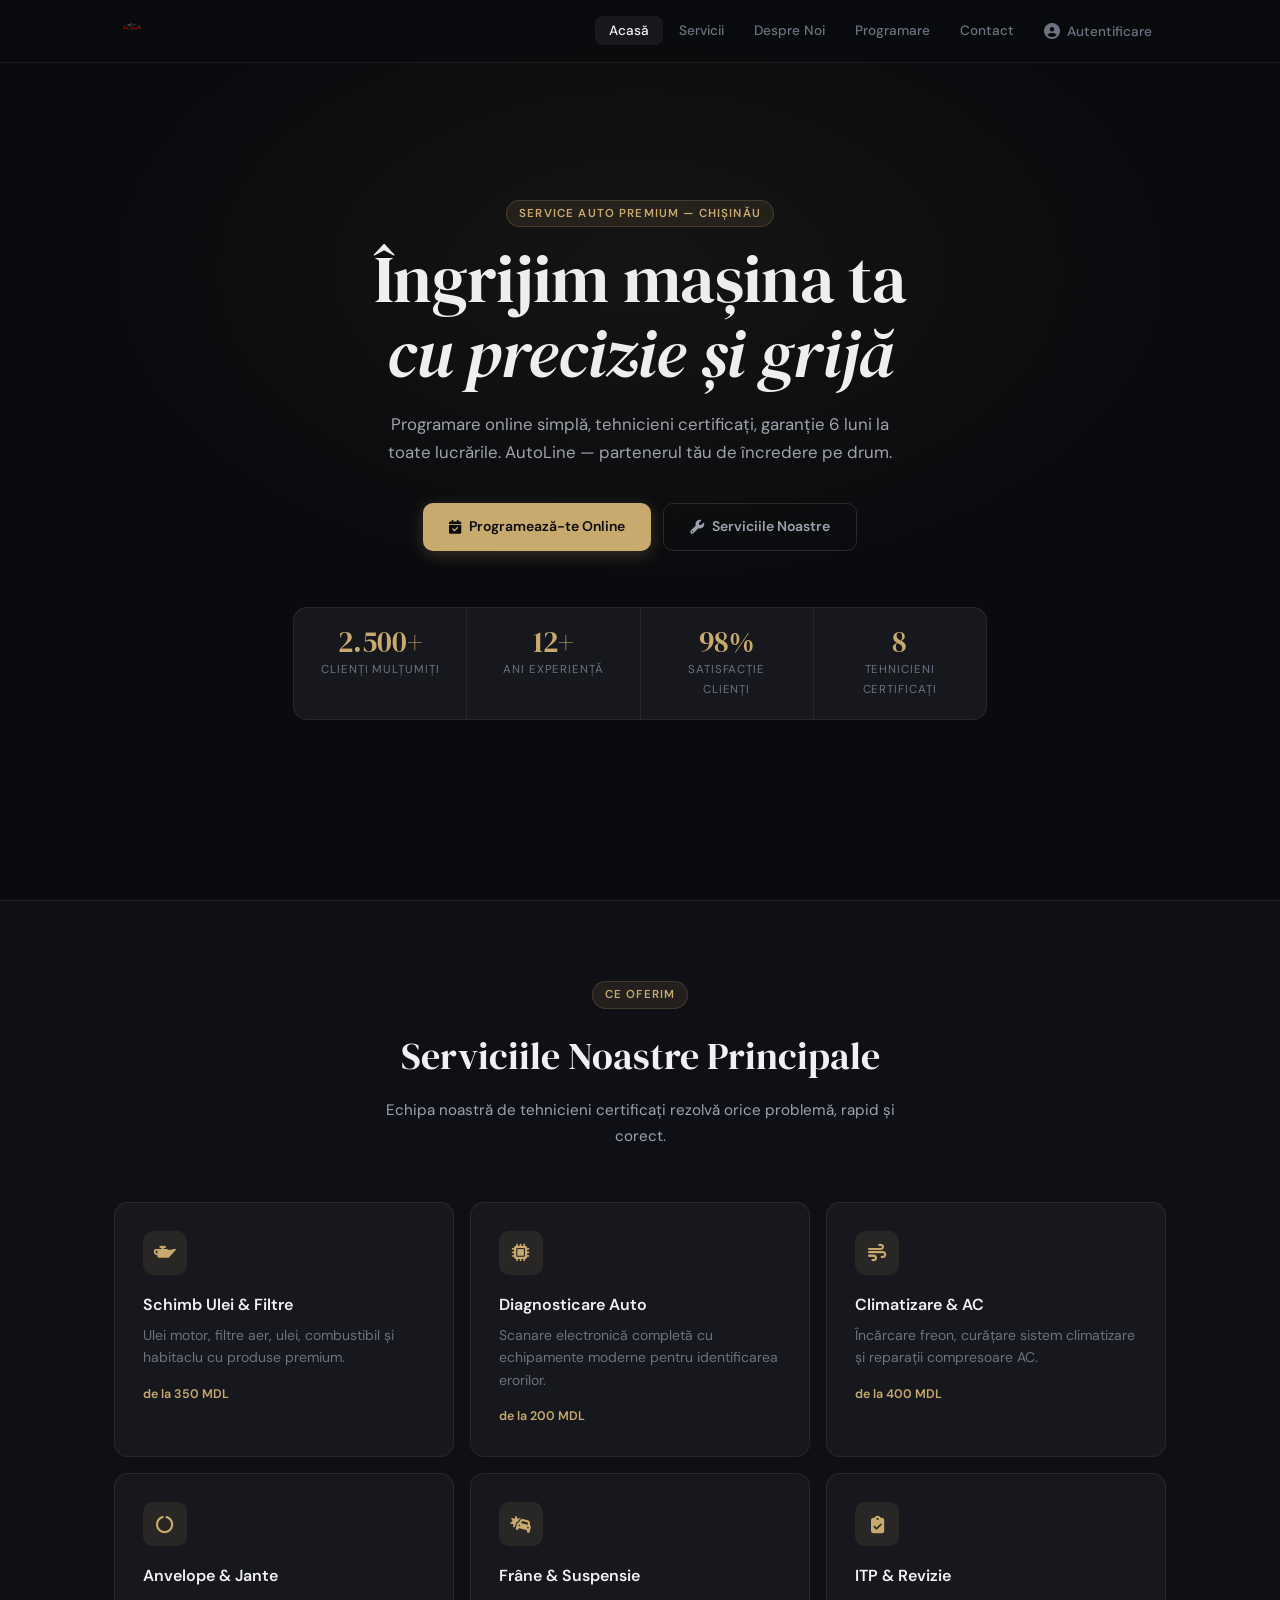
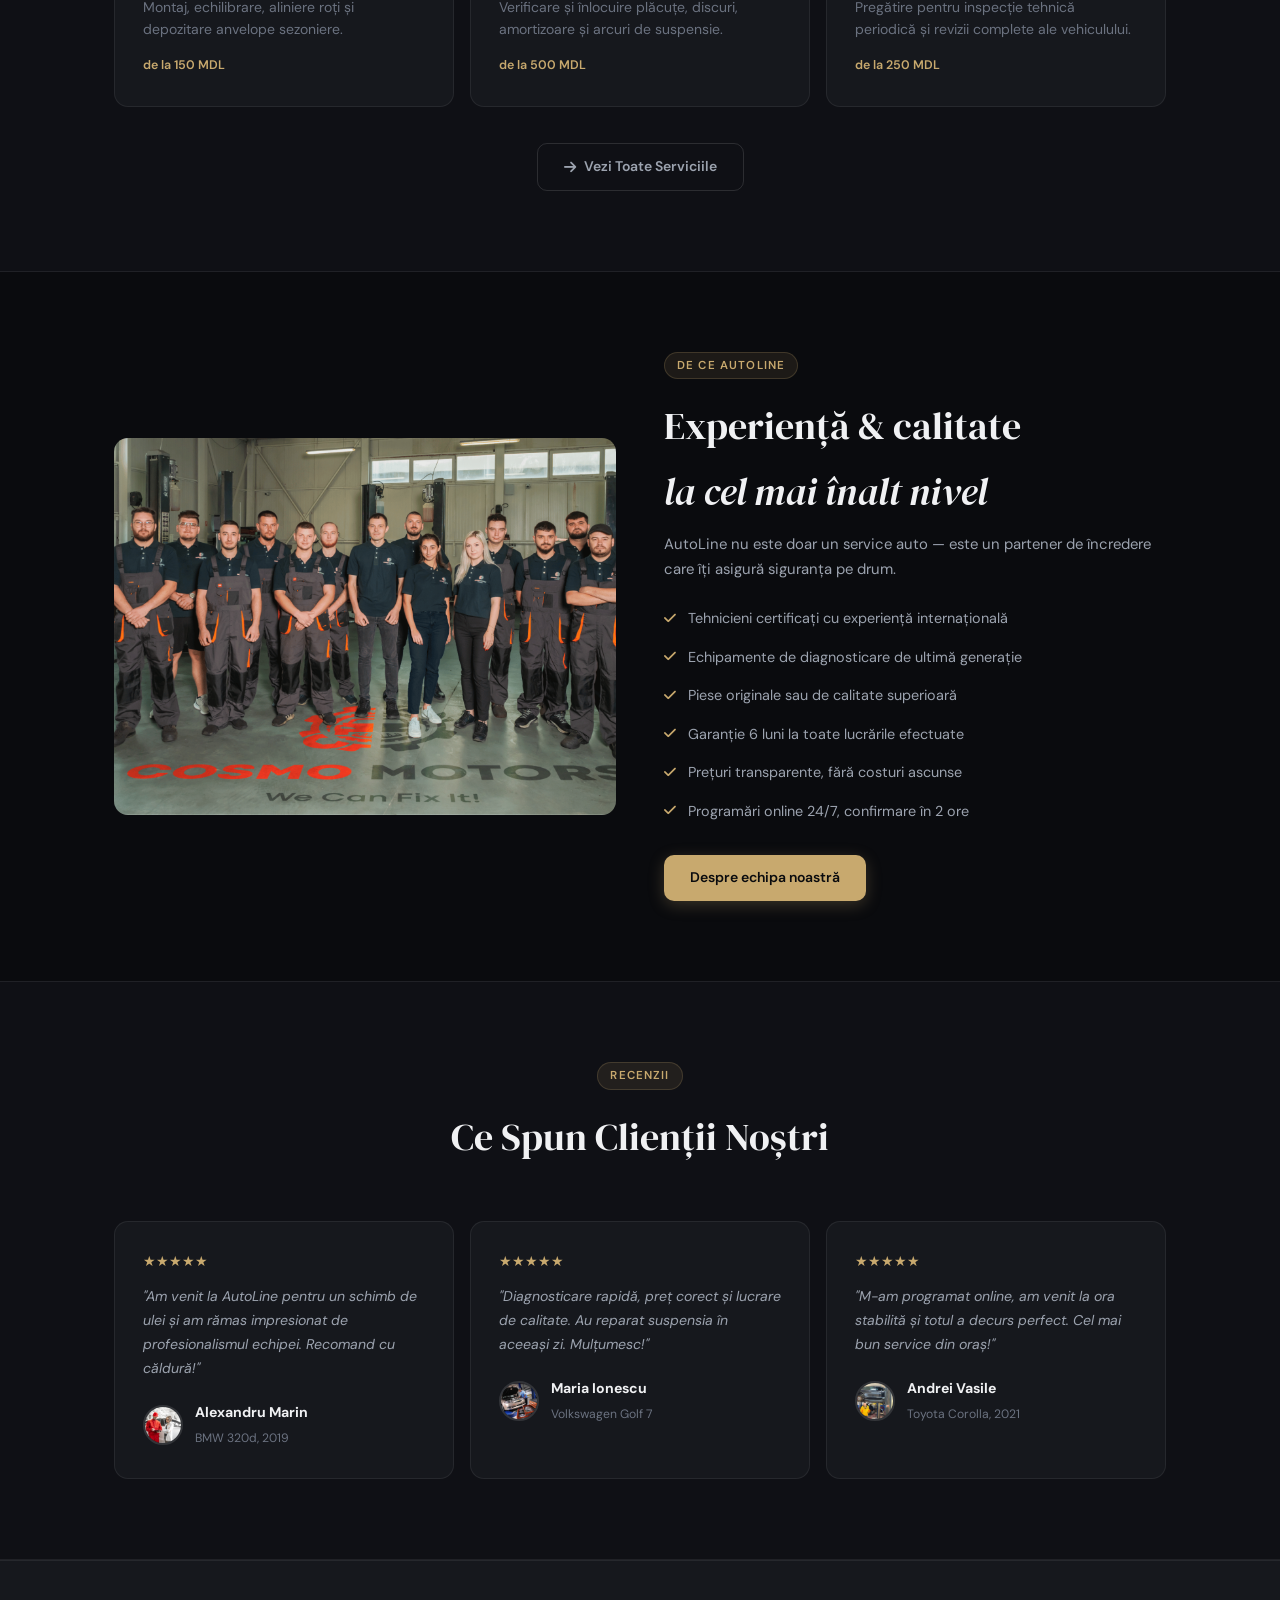
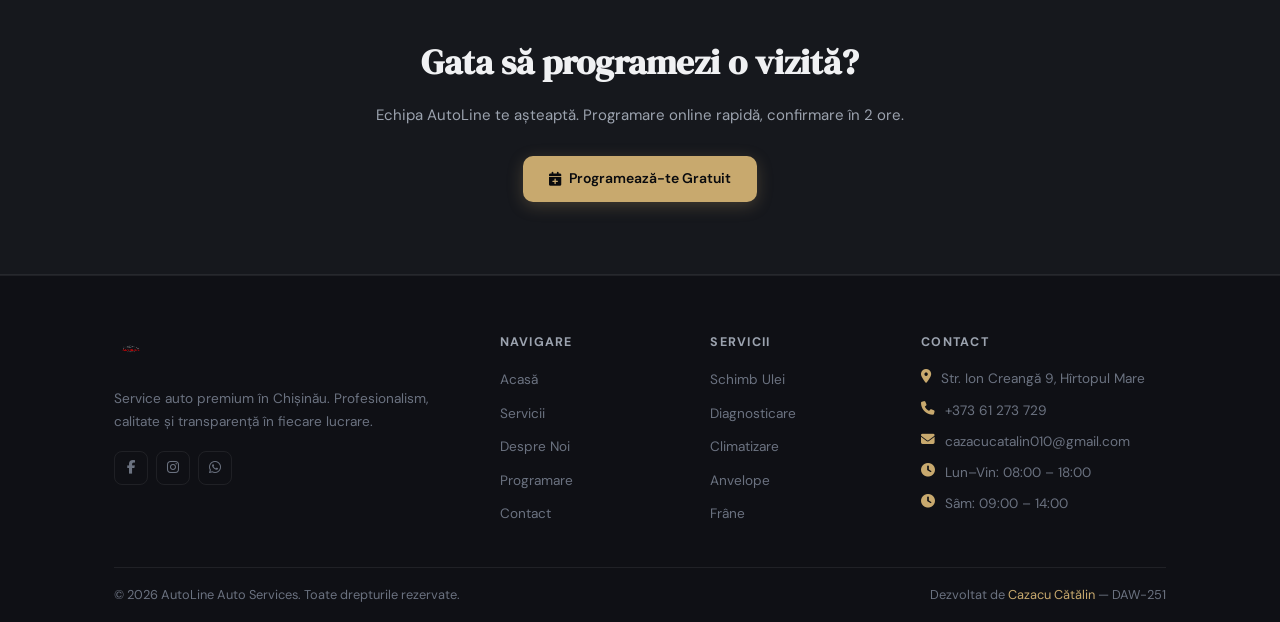
==== commit 70563698: "initial commit" ====
--- a/index.html
+++ b/index.html
@@ -3,1233 +3,266 @@
 <head>
   <meta charset="UTF-8"/>
   <meta name="viewport" content="width=device-width, initial-scale=1.0"/>
-  <title>AutoLine Auto Services</title>
-  <meta name="description" content="Service auto premium în Chișinău — programări online, diagnosticare, schimb ulei, anvelope."/>
-
-  <!-- Fonts: Barlow (titluri bold/italic ca ATS) + Exo 2 (body) -->
+  <title>AutoLine — Service Auto Premium Chișinău</title>
+  <meta name="description" content="Service auto premium în Chișinău. Programare online, diagnosticare, schimb ulei, anvelope și mai mult."/>
   <link rel="preconnect" href="https://fonts.googleapis.com"/>
   <link rel="preconnect" href="https://fonts.gstatic.com" crossorigin/>
-  <link href="https://fonts.googleapis.com/css2?family=Barlow:ital,wght@0,400;0,600;0,700;0,800;0,900;1,700;1,800;1,900&family=Exo+2:wght@300;400;500;600&display=swap"
-        rel="stylesheet" media="print" onload="this.media='all'"/>
-  <noscript>
-    <link href="https://fonts.googleapis.com/css2?family=Barlow:ital,wght@0,400;0,600;0,700;0,800;0,900;1,700;1,800;1,900&family=Exo+2:wght@300;400;500;600&display=swap" rel="stylesheet"/>
-  </noscript>
+  <link href="https://fonts.googleapis.com/css2?family=DM+Sans:wght@300;400;500;600;700&family=DM+Serif+Display:ital@0;1&display=swap" rel="stylesheet"/>
   <link rel="stylesheet" href="https://cdnjs.cloudflare.com/ajax/libs/font-awesome/6.4.0/css/all.min.css"/>
   <link rel="stylesheet" href="css/style.css"/>
-
-  <style>
-    /* =======================================================
-       VARIABILE & RESET — tema neagra cu accent rosu
-    ======================================================= */
-    :root {
-      --red:      #e5192b;
-      --red-dark: #b31220;
-      --red-glow: rgba(229,25,43,0.35);
-      --bg:       #08090d;        /* Mai întunecat, ca ATS */
-      --bg2:      #0f1117;
-      --bg3:      #141720;
-      --card:     rgba(20,23,32,0.85);
-      --border:   rgba(255,255,255,0.07);
-      --white:    #ffffff;
-      --gray:     #7a7f8e;
-      --gray2:    #b0b5c3;
-      --font-heading: 'Barlow', sans-serif;
-      --font-body:    'Exo 2', sans-serif;
-      --radius: 18px;
-      --transition: all 0.3s ease;
-    }
-
-    *, *::before, *::after { box-sizing: border-box; margin: 0; padding: 0; }
-    html { scroll-behavior: smooth; }
-    body {
-      background: var(--bg);
-      color: var(--white);
-      font-family: var(--font-body);
-      font-size: 16px;
-      line-height: 1.65;
-      overflow-x: hidden;
-    }
-
-    /* Scrollbar minimalist — ca ATS */
-    ::-webkit-scrollbar { width: 5px; }
-    ::-webkit-scrollbar-track { background: var(--bg); }
-    ::-webkit-scrollbar-thumb { background: rgba(255,255,255,0.09); border-radius: 3px; }
-
-    /* =======================================================
-       SCROLL PROGRESS BAR
-    ======================================================= */
-    #scrollProgress {
-      position: fixed; top: 0; left: 0;
-      width: 0%; height: 3px;
-      background: var(--red);
-      z-index: 9999;
-      transition: width 0.08s linear;
-      box-shadow: 0 0 10px var(--red-glow);
-    }
-
-    /* =======================================================
-       BACK TO TOP
-    ======================================================= */
-    #backToTop {
-      position: fixed; bottom: 32px; right: 32px;
-      width: 46px; height: 46px;
-      background: var(--red); color: var(--white);
-      border: none; border-radius: 50%;
-      display: flex; align-items: center; justify-content: center;
-      cursor: pointer; font-size: 1rem;
-      z-index: 999; opacity: 0; transform: translateY(16px);
-      pointer-events: none;
-      transition: opacity .3s, transform .3s, background .2s;
-      box-shadow: 0 4px 20px var(--red-glow);
-    }
-    #backToTop.visible { opacity: 1; transform: translateY(0); pointer-events: all; }
-    #backToTop:hover { background: var(--red-dark); transform: translateY(-3px); }
-
-    /* =======================================================
-       METABALL CANVAS BACKGROUND — da ATS HeroBackground.tsx
-       Fixed, în spate, pointer-events none
-    ======================================================= */
-    #metaCanvas {
-      position: fixed; inset: 0;
-      width: 100%; height: 100%;
-      z-index: 0; pointer-events: none;
-    }
-
-    /* Tot ce e deasupra canvas-ului */
-    nav, section, footer, .page-hero { position: relative; z-index: 1; }
-
-    /* =======================================================
-       UTILITY
-    ======================================================= */
-    .container { max-width: 1160px; margin: 0 auto; padding: 0 24px; }
-    .text-red { color: var(--red); }
-    .section { padding: 88px 0; }
-    .center-btn { text-align: center; margin-top: 52px; }
-
-    /* =======================================================
-       GLASSMORPHISM CARD — din ATS .glass-card
-       backdrop-filter blur + border subțire
-    ======================================================= */
-    .glass-card {
-      background: var(--card);
-      backdrop-filter: blur(20px);
-      -webkit-backdrop-filter: blur(20px);
-      border: 1px solid var(--border);
-      border-radius: var(--radius);
-      /* Linia de sus strălucitoare — din ATS .card-glow::before */
-      position: relative;
-      overflow: hidden;
-      transition: border-color .3s ease, box-shadow .3s ease, transform .3s ease;
-    }
-    /* Linia gradient la topul fiecărui card */
-    .glass-card::before {
-      content: '';
-      position: absolute; top: 0; left: 0; right: 0; height: 1px;
-      background: linear-gradient(90deg, transparent, rgba(229,25,43,.3), transparent);
-      pointer-events: none;
-    }
-    .glass-card:hover {
-      border-color: rgba(229,25,43,.3);
-      box-shadow: 0 0 0 1px rgba(229,25,43,.15), 0 24px 56px rgba(0,0,0,.55);
-    }
-
-    /* Shimmer line — din ATS .shimmer-line */
-    @keyframes shimmer {
-      0%   { background-position: -200% 0; }
-      100% { background-position:  200% 0; }
-    }
-    .shimmer-line {
-      height: 1px; width: 100%;
-      background: linear-gradient(90deg, transparent, rgba(229,25,43,.2), transparent);
-      background-size: 200% 100%;
-      animation: shimmer 3s ease-in-out infinite;
-      border-radius: 999px;
-    }
-
-    /* =======================================================
-       BUTOANE
-    ======================================================= */
-    .btn {
-      display: inline-flex; align-items: center; gap: 8px;
-      padding: 13px 30px; border-radius: 10px;
-      font-family: var(--font-heading); font-size: .93rem;
-      font-weight: 700; letter-spacing: .06em;
-      text-decoration: none; cursor: pointer; border: none;
-      transition: transform .25s ease, box-shadow .25s ease, filter .25s ease, background .2s;
-      text-transform: uppercase;
-    }
-    /* btn-primary — gradient roșu, glow, ca ATS landing-primary-btn */
-    .btn-primary {
-      background: linear-gradient(135deg, #f04050 0%, var(--red) 65%, var(--red) 100%);
-      color: var(--white);
-      border: 1px solid rgba(229,25,43,.3);
-      box-shadow: 0 10px 28px rgba(229,25,43,.3), inset 0 1px 0 rgba(255,255,255,.12);
-    }
-    .btn-primary:hover {
-      transform: translateY(-2px); filter: brightness(1.06);
-      box-shadow: 0 14px 36px rgba(229,25,43,.42), 0 0 24px rgba(229,25,43,.2);
-    }
-    /* btn-outline — ghost button, ca ATS landing-ghost-btn */
-    .btn-outline {
-      background: rgba(255,255,255,.06); color: var(--white);
-      border: 1px solid rgba(255,255,255,.13);
-      box-shadow: inset 0 1px 0 rgba(255,255,255,.04);
-    }
-    .btn-outline:hover {
-      transform: translateY(-2px);
-      background: rgba(255,255,255,.10);
-      border-color: rgba(255,255,255,.22);
-      box-shadow: 0 8px 24px rgba(0,0,0,.3);
-    }
-    .btn-large { padding: 16px 44px; font-size: 1rem; }
-
-    /* =======================================================
-       SECTION HEADER
-    ======================================================= */
-    .section-tag {
-      display: inline-block;
-      background: rgba(229,25,43,.1);
-      color: var(--red);
-      border: 1px solid rgba(229,25,43,.25);
-      padding: 4px 16px; border-radius: 999px;
-      font-size: .75rem; font-weight: 700;
-      letter-spacing: .12em; text-transform: uppercase; margin-bottom: 12px;
-    }
-    .section-header { text-align: center; margin-bottom: 56px; }
-    .section-title {
-      font-family: var(--font-heading);
-      font-size: clamp(1.8rem, 4vw, 2.8rem);
-      font-weight: 900; line-height: 1.1; margin-bottom: 14px;
-    }
-    .section-subtitle { color: var(--gray); max-width: 580px; margin: 0 auto; }
-
-    /* =======================================================
-       REVEAL ANIMATIONS
-       — Inspirat din ATS .section-reveal cu blur
-    ======================================================= */
-    .reveal {
-      opacity: 0;
-      transform: translate3d(0, 36px, 0);
-      filter: blur(8px);
-      transition: opacity .8s cubic-bezier(.16,1,.3,1),
-                  transform .8s cubic-bezier(.16,1,.3,1),
-                  filter .8s cubic-bezier(.16,1,.3,1);
-      will-change: opacity, transform, filter;
-    }
-    .reveal.visible { opacity: 1; transform: translate3d(0,0,0); filter: blur(0); }
-    .reveal-d1 { transition-delay: 120ms; }
-    .reveal-d2 { transition-delay: 220ms; }
-    .reveal-d3 { transition-delay: 320ms; }
-    .reveal-d4 { transition-delay: 420ms; }
-    .reveal-d5 { transition-delay: 520ms; }
-
-    /* =======================================================
-       NAVBAR
-    ======================================================= */
-    .navbar {
-      position: fixed; top: 12px; left: 50%; transform: translateX(-50%);
-      width: calc(100% - 32px); max-width: 1200px;
-      z-index: 1000;
-      /* Ca ATS landing-nav-shell: pill flotant cu blur */
-      background: rgba(8,9,13,.78);
-      backdrop-filter: blur(20px);
-      -webkit-backdrop-filter: blur(20px);
-      border: 1px solid rgba(255,255,255,.07);
-      border-radius: var(--radius);
-      box-shadow: 0 18px 60px rgba(5,6,10,.35), inset 0 1px 0 rgba(255,255,255,.03);
-      padding: 0 20px;
-      transition: var(--transition);
-    }
-    .navbar.scrolled { box-shadow: 0 24px 72px rgba(0,0,0,.55), inset 0 1px 0 rgba(255,255,255,.04); }
-    .nav-container { display: flex; align-items: center; justify-content: space-between; height: 56px; }
-    .nav-logo .logo-img { height: 42px; object-fit: contain; }
-    .nav-links { display: flex; align-items: center; gap: 4px; list-style: none; }
-    .nav-link {
-      color: var(--gray); text-decoration: none;
-      padding: 7px 14px; border-radius: 8px;
-      font-family: var(--font-heading); font-weight: 700;
-      font-size: .75rem; letter-spacing: .12em; text-transform: uppercase;
-      transition: color .2s, background .2s;
-    }
-    .nav-link:hover, .nav-link.active { color: var(--white); background: rgba(255,255,255,.07); }
-    .nav-admin { color: var(--red) !important; border: 1px solid rgba(229,25,43,.25); }
-    .nav-admin:hover { background: rgba(229,25,43,.12) !important; }
-    .hamburger { display: none; flex-direction: column; gap: 5px; background: none; border: none; cursor: pointer; padding: 4px; }
-    .hamburger span { display: block; width: 22px; height: 2px; background: var(--white); border-radius: 2px; transition: var(--transition); }
-
-    /* =======================================================
-       HERO
-    ======================================================= */
-    .hero {
-      min-height: 100vh;
-      display: flex; align-items: center;
-      padding: 110px 48px 100px;
-      max-width: 1160px; margin: 0 auto;
-      gap: 64px;
-      /* Tăietură diagonală în jos — separă hero de services */
-      clip-path: polygon(0 0, 100% 0, 100% 93%, 0 100%);
-      padding-bottom: 140px;
-    }
-    /* Glow radial subtil în hero — ca ATS HeroSection radial */
-    .hero::after {
-      content: '';
-      position: absolute; inset: 0;
-      background: radial-gradient(ellipse 70% 55% at 50% 25%, rgba(229,25,43,.08) 0%, transparent 68%),
-                  radial-gradient(ellipse 50% 35% at 15% 75%, rgba(229,25,43,.05) 0%, transparent 60%);
-      pointer-events: none; z-index: 0;
-    }
-    .hero-content { flex: 1; position: relative; z-index: 1; }
-    .hero-image   { flex: 1; display: flex; justify-content: center; position: relative; z-index: 1; }
-
-    /* Hero stagger — stare inițiala */
-    .hero-animate {
-      opacity: 0; transform: translateY(26px);
-      transition: opacity .72s ease var(--d, 0s), transform .72s ease var(--d, 0s);
-    }
-    .hero-animate.from-right {
-      transform: translateX(38px);
-      transition: opacity .82s ease var(--d, 0s), transform .82s ease var(--d, 0s);
-    }
-    .hero-animate.visible { opacity: 1; transform: translate(0,0); }
-
-    /* Tag cu typewriter cursor */
-    .hero-tag {
-      display: inline-flex; align-items: center; gap: 8px;
-      background: rgba(229,25,43,.08); color: var(--red);
-      border: 1px solid rgba(229,25,43,.22);
-      padding: 5px 16px; border-radius: 999px;
-      font-family: var(--font-heading); font-size: .78rem;
-      font-weight: 700; letter-spacing: .12em; text-transform: uppercase;
-      margin-bottom: 18px;
-      border-right: 2px solid var(--red); /* cursorul typewriter */
-      white-space: nowrap; overflow: hidden;
-    }
-    @keyframes blink { 0%,100% { border-color: var(--red); } 50% { border-color: transparent; } }
-    .hero-tag.typing-done { animation: blink .8s step-end infinite; }
-
-    /* Titlu hero — Barlow Black Italic ca ATS */
-    .hero-title {
-      font-family: var(--font-heading);
-      font-size: clamp(2.6rem, 6vw, 4.4rem);
-      font-weight: 900; font-style: italic;
-      line-height: .96; margin-bottom: 20px;
-      letter-spacing: -.01em;
-    }
-    .hero-subtitle { color: var(--gray); font-size: 1.05rem; margin-bottom: 36px; max-width: 480px; }
-    .hero-buttons { display: flex; gap: 14px; flex-wrap: wrap; margin-bottom: 52px; }
-
-    /* Stats cu counter animat */
-    .hero-stats { display: flex; gap: 40px; flex-wrap: wrap; }
-    .stat { display: flex; flex-direction: column; }
-    .stat-num {
-      font-family: var(--font-heading);
-      font-size: 2rem; font-weight: 900; color: var(--red); line-height: 1;
-    }
-    .stat-label { font-size: .7rem; color: var(--gray); margin-top: 4px; letter-spacing: .1em; text-transform: uppercase; }
-
-    /* Imaginea hero */
-    .hero-img-wrapper { position: relative; max-width: 480px; width: 100%; }
-    .hero-car-img {
-      width: 100%; border-radius: var(--radius);
-      object-fit: cover; aspect-ratio: 4/3; display: block;
-      border: 1px solid var(--border);
-    }
-    /* Badge-uri flotante */
-    .floating-badge {
-      position: absolute;
-      background: rgba(15,17,23,.96);
-      border: 1px solid var(--border);
-      backdrop-filter: blur(12px);
-      padding: 9px 16px; border-radius: 999px;
-      display: flex; align-items: center; gap: 8px;
-      font-size: .82rem; font-weight: 700; white-space: nowrap;
-      animation: float 3s ease-in-out infinite;
-    }
-    .badge-1 { top: 18px; left: -18px; color: #4ade80; }
-    .badge-1 i { color: #4ade80; }
-    .badge-2 { bottom: 28px; right: -8px; animation-delay: 1.5s; }
-    @keyframes float { 0%,100%{transform:translateY(0)} 50%{transform:translateY(-9px)} }
-
-    /* =======================================================
-       ANIMATED COUNTERS BAND — din ATS AnimatedCounters.tsx
-       4 statistici mari cu counter animat la scroll
-    ======================================================= */
-    .counters-band {
-      border-top: 1px solid var(--border);
-      border-bottom: 1px solid var(--border);
-      padding: 56px 0;
-      background: rgba(255,255,255,.015);
-    }
-    .counters-grid {
-      display: grid; grid-template-columns: repeat(4, 1fr); gap: 24px; text-align: center;
-    }
-    .counter-item .big-num {
-      font-family: var(--font-heading);
-      font-size: 2.8rem; font-weight: 900; font-style: italic;
-      color: var(--red); line-height: 1; display: block;
-    }
-    .counter-item .big-label {
-      font-size: .68rem; font-weight: 700; letter-spacing: .14em;
-      text-transform: uppercase; color: var(--gray); margin-top: 6px;
-    }
-
-    /* =======================================================
-       SERVICES GRID
-    ======================================================= */
-    .services-grid {
-      display: grid; grid-template-columns: repeat(auto-fit, minmax(300px, 1fr)); gap: 22px;
-    }
-    .service-card {
-      background: var(--card);
-      backdrop-filter: blur(20px);
-      -webkit-backdrop-filter: blur(20px);
-      border: 1px solid var(--border);
-      border-radius: var(--radius); padding: 30px;
-      position: relative; overflow: hidden;
-      transition: transform .35s ease, box-shadow .35s ease, border-color .35s ease;
-    }
-    /* Linia de sus */
-    .service-card::before {
-      content: ''; position: absolute; top: 0; left: 0; right: 0; height: 1px;
-      background: linear-gradient(90deg, transparent, rgba(229,25,43,.3), transparent);
-    }
-    .service-card:hover {
-      border-color: rgba(229,25,43,.45);
-      box-shadow: 0 0 0 1px rgba(229,25,43,.2), 0 24px 54px rgba(0,0,0,.5);
-      transform: translateY(-9px);
-    }
-    .service-icon {
-      width: 52px; height: 52px;
-      background: rgba(229,25,43,.1); border-radius: 12px;
-      display: flex; align-items: center; justify-content: center;
-      font-size: 1.3rem; color: var(--red);
-      margin-bottom: 18px;
-      transition: transform .3s ease, background .3s ease;
-    }
-    .service-card:hover .service-icon { transform: scale(1.18); background: rgba(229,25,43,.2); }
-    .service-card h3 { font-family: var(--font-heading); font-size: 1.2rem; font-weight: 800; margin-bottom: 8px; }
-    .service-card p { color: var(--gray); font-size: .88rem; margin-bottom: 18px; }
-    .service-link {
-      color: var(--red); text-decoration: none; font-weight: 700; font-size: .86rem;
-      display: inline-flex; align-items: center; gap: 6px; transition: gap .3s;
-      font-family: var(--font-heading); letter-spacing: .05em; text-transform: uppercase;
-    }
-    .service-link:hover { gap: 12px; }
-    /* Shimmer bottom — din ATS FeaturesSection */
-    .service-card .shimmer-line { margin-top: 18px; }
-
-    /* Stat mic în dreapta sus card serviciu — ca ATS features stat */
-    .service-stat {
-      position: absolute; top: 20px; right: 20px; text-align: right;
-    }
-    .service-stat-num {
-      font-family: var(--font-heading); font-size: 1.1rem; font-weight: 900;
-      color: var(--red); line-height: 1;
-    }
-    .service-stat-lbl {
-      font-size: .65rem; color: var(--gray); letter-spacing: .1em;
-      text-transform: uppercase; display: block; margin-top: 2px;
-    }
-
-    /* =======================================================
-       COMPARISON TABLE — din ATS ComparisonTable.tsx
-       Adaptată pentru service auto
-    ======================================================= */
-    .comparison-section { padding: 88px 0; }
-    .comparison-table-wrap { overflow-x: auto; }
-    .comp-table { width: 100%; border-collapse: collapse; font-size: .88rem; }
-    .comp-table th {
-      padding: 16px; text-align: center;
-      font-family: var(--font-heading); font-weight: 800;
-      font-size: .78rem; letter-spacing: .1em; text-transform: uppercase;
-      border-bottom: 1px solid rgba(255,255,255,.08);
-    }
-    .comp-table th:first-child { text-align: left; color: var(--gray); }
-    .comp-table th.hl { color: var(--red); }
-    .comp-table td {
-      padding: 14px 16px; border-bottom: 1px solid rgba(255,255,255,.05);
-      color: var(--gray2); text-align: center;
-    }
-    .comp-table td:first-child {
-      text-align: left; color: rgba(255,255,255,.75);
-      font-size: .82rem; letter-spacing: .03em;
-      font-family: 'Roboto Mono', monospace;
-    }
-    .comp-table tr:nth-child(even) td { background: rgba(255,255,255,.018); }
-    /* Bifă verde / X roșu */
-    .tick { color: #4ade80; font-size: 1rem; }
-    .cross { color: rgba(229,25,43,.45); font-size: 1rem; }
-
-    /* =======================================================
-       WHY US
-    ======================================================= */
-    .why-us { background: rgba(255,255,255,.018); border-top: 1px solid var(--border); }
-    .why-us-inner { display: flex; gap: 64px; align-items: center; }
-    .why-us-image { flex: 1; position: relative; }
-    .why-us-image img {
-      width: 100%; border-radius: var(--radius);
-      object-fit: cover; aspect-ratio: 4/3;
-      border: 1px solid var(--border);
-    }
-    .review-box {
-      position: absolute; bottom: -22px; right: -22px;
-      background: var(--bg3); border: 1px solid var(--border);
-      padding: 18px 22px; border-radius: 12px; max-width: 210px;
-      box-shadow: 0 8px 32px rgba(0,0,0,.5);
-    }
-    .review-box p { font-size: .82rem; margin: 6px 0; color: var(--gray2); font-style: italic; }
-    .review-box span { font-size: .75rem; color: var(--gray); }
-    .why-us-content { flex: 1; }
-    .why-us-content p { color: var(--gray); margin-bottom: 22px; }
-    .advantages-list { list-style: none; margin-bottom: 30px; display: flex; flex-direction: column; gap: 11px; }
-    .advantages-list li {
-      display: flex; align-items: center; gap: 12px;
-      color: var(--gray2); font-size: .93rem;
-    }
-    .advantages-list li i { color: var(--red); font-size: .95rem; flex-shrink: 0; }
-
-    /* =======================================================
-       TESTIMONIALE
-    ======================================================= */
-    .testimonials-grid {
-      display: grid; grid-template-columns: repeat(auto-fit, minmax(280px, 1fr)); gap: 22px;
-    }
-    .testimonial-card {
-      background: var(--card); backdrop-filter: blur(20px);
-      border: 1px solid var(--border); border-radius: var(--radius); padding: 30px;
-      position: relative; overflow: hidden;
-      transition: transform .3s ease, border-color .3s ease, box-shadow .3s ease;
-    }
-    .testimonial-card::before {
-      content: ''; position: absolute; top: 0; left: 0; right: 0; height: 1px;
-      background: linear-gradient(90deg, transparent, rgba(229,25,43,.25), transparent);
-    }
-    .testimonial-card:hover {
-      transform: translateY(-7px);
-      border-color: rgba(229,25,43,.28);
-      box-shadow: 0 18px 48px rgba(0,0,0,.4);
-    }
-    .testimonial-stars { font-size: 1rem; margin-bottom: 14px; }
-    .testimonial-card p { color: var(--gray); font-style: italic; margin-bottom: 22px; line-height: 1.7; font-size: .9rem; }
-    .testimonial-author { display: flex; align-items: center; gap: 12px; }
-    .author-img {
-      width: 46px; height: 46px; border-radius: 50%; object-fit: cover;
-      border: 2px solid var(--red); background: var(--bg3);
-    }
-    .testimonial-author strong { display: block; font-weight: 700; font-size: .92rem; }
-    .testimonial-author span { font-size: .77rem; color: var(--gray); }
-
-    /* =======================================================
-       CTA BAND — cu noise texture (din ATS)
-    ======================================================= */
-    .cta-band {
-      background: linear-gradient(135deg, rgba(50,5,10,.95) 0%, rgba(12,12,18,.98) 50%, rgba(50,5,10,.95) 100%);
-      border-top: 1px solid rgba(229,25,43,.18);
-      border-bottom: 1px solid rgba(229,25,43,.18);
-      padding: 88px 24px; text-align: center; position: relative; overflow: hidden;
-    }
-    /* Noise texture overlay */
-    .cta-band::before {
-      content: ''; position: absolute; inset: 0;
-      background-image: url("data:image/svg+xml,%3Csvg xmlns='http://www.w3.org/2000/svg' width='300' height='300'%3E%3Cfilter id='n'%3E%3CfeTurbulence type='fractalNoise' baseFrequency='0.75' numOctaves='4' stitchTiles='stitch'/%3E%3C/filter%3E%3Crect width='300' height='300' filter='url(%23n)' opacity='1'/%3E%3C/svg%3E");
-      opacity: .045; pointer-events: none; z-index: 0;
-    }
-    .cta-band .container { position: relative; z-index: 1; }
-    .cta-band h2 {
-      font-family: var(--font-heading); font-size: clamp(1.8rem,4vw,2.8rem);
-      font-weight: 900; font-style: italic; margin-bottom: 12px;
-    }
-    .cta-band p { color: var(--gray); margin-bottom: 32px; font-size: 1.05rem; }
-
-    /* =======================================================
-       FOOTER
-    ======================================================= */
-    .footer { background: #050508; border-top: 1px solid var(--border); padding: 64px 0 0; }
-    .footer-grid { display: grid; grid-template-columns: 2fr 1fr 1fr 1.5fr; gap: 40px; margin-bottom: 48px; }
-    .footer-logo { height: 42px; object-fit: contain; margin-bottom: 14px; }
-    .footer-col p { color: var(--gray); font-size: .88rem; line-height: 1.7; margin-bottom: 20px; }
-    .footer-col h4 {
-      font-family: var(--font-heading); font-size: .88rem; font-weight: 800;
-      text-transform: uppercase; letter-spacing: .1em; margin-bottom: 18px; color: var(--white);
-    }
-    .footer-col ul { list-style: none; display: flex; flex-direction: column; gap: 9px; }
-    .footer-col ul li a {
-      color: var(--gray); text-decoration: none; font-size: .88rem; transition: color .2s;
-    }
-    .footer-col ul li a:hover { color: var(--red); }
-    .contact-list li { display: flex; align-items: flex-start; gap: 10px; color: var(--gray); font-size: .88rem; }
-    .contact-list li i { color: var(--red); margin-top: 3px; flex-shrink: 0; }
-    .social-links { display: flex; gap: 10px; }
-    .social-links a {
-      width: 38px; height: 38px; background: rgba(255,255,255,.05);
-      border: 1px solid var(--border); border-radius: 8px;
-      display: flex; align-items: center; justify-content: center;
-      color: var(--gray); text-decoration: none; font-size: .95rem;
-      transition: var(--transition);
-    }
-    .social-links a:hover { background: var(--red); color: var(--white); border-color: var(--red); }
-    .footer-bottom {
-      border-top: 1px solid var(--border); padding: 18px 0;
-      display: flex; justify-content: space-between; flex-wrap: wrap; gap: 8px;
-    }
-    .footer-bottom p { color: var(--gray); font-size: .82rem; }
-
-    /* =======================================================
-       RESPONSIVE
-    ======================================================= */
-    @media (max-width: 900px) {
-      .hero { flex-direction: column; padding: 100px 24px 80px; text-align: center; clip-path: polygon(0 0,100% 0,100% 97%,0 100%); }
-      .hero-buttons { justify-content: center; }
-      .hero-stats { justify-content: center; }
-      .hero::after { display: none; }
-      .why-us-inner { flex-direction: column; }
-      .review-box { position: static; margin-top: 14px; max-width: 100%; }
-      .footer-grid { grid-template-columns: 1fr 1fr; }
-      .counters-grid { grid-template-columns: repeat(2,1fr); }
-    }
-    @media (max-width: 600px) {
-      .nav-links {
-        display: none; position: fixed; top: 80px; left: 12px; right: 12px;
-        background: rgba(8,9,13,.97); backdrop-filter: blur(20px);
-        flex-direction: column; padding: 16px; border-radius: 14px;
-        border: 1px solid var(--border); gap: 3px;
-      }
-      .nav-links.open { display: flex; }
-      .hamburger { display: flex; }
-      .footer-grid { grid-template-columns: 1fr; }
-      .counters-grid { grid-template-columns: 1fr 1fr; }
-      .comp-table td, .comp-table th { padding: 11px 10px; }
-    }
-  </style>
 </head>
 <body>
 
-  <!-- Bara progres scroll -->
-  <div id="scrollProgress"></div>
-  <!-- Buton inapoi sus -->
-  <button id="backToTop" aria-label="Inapoi sus"><i class="fas fa-chevron-up"></i></button>
-
-  <!-- ==========================================================
-       METABALL CANVAS BACKGROUND
-       Înlocuiește bulele simple cu câmpul metaball din ATS
-       (HeroBackground.tsx portat în vanilla JS)
-  ========================================================== -->
-  <canvas id="metaCanvas"></canvas>
-
-  <!-- NAVBAR — pill flotant ca ATS LandingNavbar -->
-  <nav class="navbar" id="navbar">
-    <div class="nav-container">
-      <a href="index.html" class="nav-logo">
-        <img src="poze/AutoLine-removebg.jpg" alt="AutoLine" class="logo-img"/>
+<!-- NAVBAR -->
+<nav class="navbar">
+  <div class="nav-inner">
+    <a href="index.html" class="nav-logo">
+      <img src="poze/AutoLine-removebg.jpg" alt="AutoLine"/>
+    </a>
+    <ul class="nav-links" id="navLinks">
+      <li><a href="index.html"      class="nav-link active">Acasă</a></li>
+      <li><a href="servicii.html"   class="nav-link">Servicii</a></li>
+      <li><a href="despre.html"     class="nav-link">Despre Noi</a></li>
+      <li><a href="programare.html" class="nav-link">Programare</a></li>
+      <li><a href="contact.html"    class="nav-link">Contact</a></li>
+    </ul>
+    <button class="hamburger" id="hamburger" aria-label="Meniu">
+      <span></span><span></span><span></span>
+    </button>
+  </div>
+</nav>
+
+<!-- HERO -->
+<section class="hero">
+  <div class="hero-inner">
+    <span class="tag">Service Auto Premium — Chișinău</span>
+    <h1 class="hero-title">
+      Îngrijim mașina ta<br/>
+      <em>cu precizie și grijă</em>
+    </h1>
+    <p class="hero-sub">
+      Programare online simplă, tehnicieni certificați, garanție 6 luni la toate lucrările. AutoLine — partenerul tău de încredere pe drum.
+    </p>
+    <div class="hero-btns">
+      <a href="programare.html" class="btn btn-primary">
+        <i class="fas fa-calendar-check"></i> Programează-te Online
       </a>
-      <ul class="nav-links" id="navLinks">
-        <li><a href="index.html"      class="nav-link active">Acasa</a></li>
-        <li><a href="servicii.html"   class="nav-link">Servicii</a></li>
-        <li><a href="despre.html"     class="nav-link">Despre Noi</a></li>
-        <li><a href="programare.html" class="nav-link">Programare</a></li>
-        <li><a href="contact.html"    class="nav-link">Contact</a></li>
-        <li><a href="admin.html"      class="nav-link nav-admin"><i class="fas fa-lock"></i> Admin</a></li>
-      </ul>
-      <button class="hamburger" id="hamburger" aria-label="Meniu">
-        <span></span><span></span><span></span>
-      </button>
-    </div>
-  </nav>
-
-  <!-- ==========================================================
-       HERO — stagger + typewriter + counters + diagonal clip
-  ========================================================== -->
-  <section class="hero" id="home">
-    <div class="hero-content">
-      <!-- Typewriter tag — cursorul clipitor e adaugat de JS dupa terminare -->
-      <span class="hero-tag hero-animate" style="--d:0s" id="heroTag">Service Auto Premium</span>
-
-      <!-- Titlu Barlow Black Italic — ca ATS PRECISION / ALGORITHMS -->
-      <h1 class="hero-title hero-animate" style="--d:.16s">
-        Ingrijim <span class="text-red">Masina Ta</span><br/>
-        Cu Pasiune &amp; Precizie
-      </h1>
-
-      <p class="hero-subtitle hero-animate" style="--d:.32s">
-        AutoLine ofera servicii auto de cea mai inalta calitate.<br/>
-        Programeaza-te online si lasa specialistii sa aiba grija de vehiculul tau.
-      </p>
-
-      <div class="hero-buttons hero-animate" style="--d:.48s">
-        <a href="programare.html" class="btn btn-primary">
-          <i class="fas fa-calendar-check"></i> Programeaza-te Acum
-        </a>
-        <a href="servicii.html" class="btn btn-outline">
-          <i class="fas fa-tools"></i> Vezi Serviciile
-        </a>
-      </div>
-
-      <!-- Stats cu .hero-counter animate de JS ca AnimatedCounters.tsx -->
-      <div class="hero-stats hero-animate" style="--d:.64s">
-        <div class="stat">
-          <span class="stat-num"><span class="hero-counter" data-target="2500">0</span>+</span>
-          <span class="stat-label">Clienti Multumiti</span>
-        </div>
-        <div class="stat">
-          <span class="stat-num"><span class="hero-counter" data-target="12">0</span>+</span>
-          <span class="stat-label">Ani Experienta</span>
-        </div>
-        <div class="stat">
-          <span class="stat-num"><span class="hero-counter" data-target="98">0</span>%</span>
-          <span class="stat-label">Satisfactie</span>
-        </div>
-      </div>
-    </div>
-
-    <!-- Imaginea vine din dreapta -->
-    <div class="hero-image hero-animate from-right" style="--d:.2s">
-      <div class="hero-img-wrapper">
-        <img src="poze/exterior.jpg" alt="Masina AutoLine" class="hero-car-img"/>
-        <div class="floating-badge badge-1">
-          <i class="fas fa-shield-alt"></i><span>Garantie 6 luni</span>
-        </div>
-        <div class="floating-badge badge-2">
-          <i class="fas fa-star"></i><span>4.9 / 5</span>
-        </div>
-      </div>
-    </div>
-  </section>
-
-  <!-- ==========================================================
-       ANIMATED COUNTERS BAND — 4 stats mari ca AnimatedCounters.tsx
-       data-target = valoarea finala, data-prefix/suffix = decoratii
-  ========================================================== -->
-  <div class="counters-band">
-    <div class="container">
-      <div class="counters-grid">
-        <div class="counter-item reveal">
-          <span class="big-num"><span class="band-counter" data-target="15000">0</span>+</span>
-          <span class="big-label">Lucrari Efectuate</span>
-        </div>
-        <div class="counter-item reveal reveal-d1">
-          <span class="big-num"><span class="band-counter" data-target="2500">0</span>+</span>
-          <span class="big-label">Clienti Multumiti</span>
-        </div>
-        <div class="counter-item reveal reveal-d2">
-          <span class="big-num"><span class="band-counter" data-target="12">0</span>+</span>
-          <span class="big-label">Ani Experienta</span>
-        </div>
-        <div class="counter-item reveal reveal-d3">
-          <span class="big-num"><span class="band-counter" data-target="8">0</span></span>
-          <span class="big-label">Tehnicieni Certificati</span>
-        </div>
-      </div>
-    </div>
-  </div>
-
-  <!-- ==========================================================
-       SERVICES PREVIEW — cu stat mic in colt si shimmer bottom
-  ========================================================== -->
-  <section class="section">
-    <div class="container">
-      <div class="section-header reveal">
-        <span class="section-tag">Ce Oferim</span>
-        <h2 class="section-title">Serviciile Noastre <span class="text-red">Principale</span></h2>
-        <p class="section-subtitle">Echipa noastra de tehnicieni certificati este pregatita sa rezolve orice problema</p>
-      </div>
-      <div class="services-grid">
-        <!-- Card 1 -->
-        <div class="service-card reveal">
-          <div class="service-stat">
-            <span class="service-stat-num">350+</span>
-            <span class="service-stat-lbl">MDL</span>
+      <a href="servicii.html" class="btn btn-ghost">
+        <i class="fas fa-wrench"></i> Serviciile Noastre
+      </a>
+    </div>
+
+    <div class="hero-stats">
+      <div class="hero-stat">
+        <div class="hero-stat-n"><span data-target="2500">0</span>+</div>
+        <div class="hero-stat-l">Clienți Mulțumiți</div>
+      </div>
+      <div class="hero-stat">
+        <div class="hero-stat-n"><span data-target="12">0</span>+</div>
+        <div class="hero-stat-l">Ani Experiență</div>
+      </div>
+      <div class="hero-stat">
+        <div class="hero-stat-n"><span data-target="98">0</span>%</div>
+        <div class="hero-stat-l">Satisfacție Clienți</div>
+      </div>
+      <div class="hero-stat">
+        <div class="hero-stat-n"><span data-target="8">0</span></div>
+        <div class="hero-stat-l">Tehnicieni Certificați</div>
+      </div>
+    </div>
+  </div>
+</section>
+
+<!-- SERVICII PREVIEW -->
+<section class="section" style="background: var(--bg2); border-top: 1px solid var(--border); border-bottom: 1px solid var(--border);">
+  <div class="container">
+    <div class="sec-header reveal">
+      <span class="tag">Ce Oferim</span>
+      <h2 class="sec-title">Serviciile Noastre Principale</h2>
+      <p class="sec-sub">Echipa noastră de tehnicieni certificați rezolvă orice problemă, rapid și corect.</p>
+    </div>
+    <div class="services-grid">
+      <div class="card service-card reveal">
+        <div class="service-icon"><i class="fas fa-oil-can"></i></div>
+        <h3>Schimb Ulei & Filtre</h3>
+        <p>Ulei motor, filtre aer, ulei, combustibil și habitaclu cu produse premium.</p>
+        <span class="service-price">de la 350 MDL</span>
+      </div>
+      <div class="card service-card reveal reveal-d1">
+        <div class="service-icon"><i class="fas fa-microchip"></i></div>
+        <h3>Diagnosticare Auto</h3>
+        <p>Scanare electronică completă cu echipamente moderne pentru identificarea erorilor.</p>
+        <span class="service-price">de la 200 MDL</span>
+      </div>
+      <div class="card service-card reveal reveal-d2">
+        <div class="service-icon"><i class="fas fa-wind"></i></div>
+        <h3>Climatizare & AC</h3>
+        <p>Încărcare freon, curățare sistem climatizare și reparații compresoare AC.</p>
+        <span class="service-price">de la 400 MDL</span>
+      </div>
+      <div class="card service-card reveal reveal-d3">
+        <div class="service-icon"><i class="fas fa-circle-notch"></i></div>
+        <h3>Anvelope & Jante</h3>
+        <p>Montaj, echilibrare, aliniere roți și depozitare anvelope sezoniere.</p>
+        <span class="service-price">de la 150 MDL</span>
+      </div>
+      <div class="card service-card reveal reveal-d4">
+        <div class="service-icon"><i class="fas fa-car-burst"></i></div>
+        <h3>Frâne & Suspensie</h3>
+        <p>Verificare și înlocuire plăcuțe, discuri, amortizoare și arcuri de suspensie.</p>
+        <span class="service-price">de la 500 MDL</span>
+      </div>
+      <div class="card service-card reveal reveal-d5">
+        <div class="service-icon"><i class="fas fa-clipboard-check"></i></div>
+        <h3>ITP & Revizie</h3>
+        <p>Pregătire pentru inspecție tehnică periodică și revizii complete ale vehiculului.</p>
+        <span class="service-price">de la 250 MDL</span>
+      </div>
+    </div>
+    <div style="text-align:center; margin-top:36px;">
+      <a href="servicii.html" class="btn btn-ghost">
+        <i class="fas fa-arrow-right"></i> Vezi Toate Serviciile
+      </a>
+    </div>
+  </div>
+</section>
+
+<!-- DE CE NOI -->
+<section class="section">
+  <div class="container">
+    <div class="why-grid">
+      <div class="why-img reveal">
+        <img src="poze/poza-service.png" alt="Service AutoLine"/>
+      </div>
+      <div class="reveal reveal-d1">
+        <span class="tag">De Ce AutoLine</span>
+        <h2 class="sec-title" style="text-align:left; margin-bottom:8px;">
+          Experiență & calitate<br/><em>la cel mai înalt nivel</em>
+        </h2>
+        <p style="color:var(--gray2); margin-bottom:0; font-size:0.93rem;">
+          AutoLine nu este doar un service auto — este un partener de încredere care îți asigură siguranța pe drum.
+        </p>
+        <ul class="why-list">
+          <li><i class="fas fa-check"></i> Tehnicieni certificați cu experiență internațională</li>
+          <li><i class="fas fa-check"></i> Echipamente de diagnosticare de ultimă generație</li>
+          <li><i class="fas fa-check"></i> Piese originale sau de calitate superioară</li>
+          <li><i class="fas fa-check"></i> Garanție 6 luni la toate lucrările efectuate</li>
+          <li><i class="fas fa-check"></i> Prețuri transparente, fără costuri ascunse</li>
+          <li><i class="fas fa-check"></i> Programări online 24/7, confirmare în 2 ore</li>
+        </ul>
+        <a href="despre.html" class="btn btn-primary">Despre echipa noastră</a>
+      </div>
+    </div>
+  </div>
+</section>
+
+<!-- TESTIMONIALE -->
+<section class="section" style="background: var(--bg2); border-top: 1px solid var(--border); border-bottom: 1px solid var(--border);">
+  <div class="container">
+    <div class="sec-header reveal">
+      <span class="tag">Recenzii</span>
+      <h2 class="sec-title">Ce Spun Clienții Noștri</h2>
+    </div>
+    <div class="testi-grid">
+      <div class="card testi-card reveal">
+        <div class="testi-stars">★★★★★</div>
+        <p class="testi-text">"Am venit la AutoLine pentru un schimb de ulei și am rămas impresionat de profesionalismul echipei. Recomand cu căldură!"</p>
+        <div class="testi-auth">
+          <img src="poze/clienti service.jpg" alt="Alexandru"/>
+          <div>
+            <strong>Alexandru Marin</strong>
+            <span>BMW 320d, 2019</span>
           </div>
-          <div class="service-icon"><i class="fas fa-oil-can"></i></div>
-          <h3>Schimb Ulei &amp; Filtre</h3>
-          <p>Schimb de ulei motor, filtre aer, ulei, combustibil si habitaclu cu produse premium.</p>
-          <a href="servicii.html" class="service-link">Afla mai mult <i class="fas fa-arrow-right"></i></a>
-          <div class="shimmer-line"></div>
-        </div>
-        <!-- Card 2 -->
-        <div class="service-card reveal reveal-d1">
-          <div class="service-stat">
-            <span class="service-stat-num">200+</span>
-            <span class="service-stat-lbl">MDL</span>
+        </div>
+      </div>
+      <div class="card testi-card reveal reveal-d1">
+        <div class="testi-stars">★★★★★</div>
+        <p class="testi-text">"Diagnosticare rapidă, preț corect și lucrare de calitate. Au reparat suspensia în aceeași zi. Mulțumesc!"</p>
+        <div class="testi-auth">
+          <img src="poze/client service2.jpg" alt="Maria"/>
+          <div>
+            <strong>Maria Ionescu</strong>
+            <span>Volkswagen Golf 7</span>
           </div>
-          <div class="service-icon"><i class="fas fa-microchip"></i></div>
-          <h3>Diagnosticare Auto</h3>
-          <p>Scanare electronica completa cu echipamente moderne pentru identificarea erorilor.</p>
-          <a href="servicii.html" class="service-link">Afla mai mult <i class="fas fa-arrow-right"></i></a>
-          <div class="shimmer-line"></div>
-        </div>
-        <!-- Card 3 -->
-        <div class="service-card reveal reveal-d2">
-          <div class="service-stat">
-            <span class="service-stat-num">400+</span>
-            <span class="service-stat-lbl">MDL</span>
+        </div>
+      </div>
+      <div class="card testi-card reveal reveal-d2">
+        <div class="testi-stars">★★★★★</div>
+        <p class="testi-text">"M-am programat online, am venit la ora stabilită și totul a decurs perfect. Cel mai bun service din oraș!"</p>
+        <div class="testi-auth">
+          <img src="poze/client service3.jpg" alt="Andrei"/>
+          <div>
+            <strong>Andrei Vasile</strong>
+            <span>Toyota Corolla, 2021</span>
           </div>
-          <div class="service-icon"><i class="fas fa-wind"></i></div>
-          <h3>Climatizare &amp; AC</h3>
-          <p>Incarcare freon, curatare sistem de climatizare si reparatii compresoare AC.</p>
-          <a href="servicii.html" class="service-link">Afla mai mult <i class="fas fa-arrow-right"></i></a>
-          <div class="shimmer-line"></div>
-        </div>
-        <!-- Card 4 -->
-        <div class="service-card reveal reveal-d3">
-          <div class="service-stat">
-            <span class="service-stat-num">150+</span>
-            <span class="service-stat-lbl">MDL</span>
-          </div>
-          <div class="service-icon"><i class="fas fa-circle-notch"></i></div>
-          <h3>Anvelope &amp; Jante</h3>
-          <p>Montaj, echilibrare, aliniere roti si depozitare anvelope sezoniere.</p>
-          <a href="servicii.html" class="service-link">Afla mai mult <i class="fas fa-arrow-right"></i></a>
-          <div class="shimmer-line"></div>
-        </div>
-        <!-- Card 5 -->
-        <div class="service-card reveal reveal-d4">
-          <div class="service-stat">
-            <span class="service-stat-num">500+</span>
-            <span class="service-stat-lbl">MDL</span>
-          </div>
-          <div class="service-icon"><i class="fas fa-dot-circle"></i></div>
-          <h3>Frane &amp; Suspensie</h3>
-          <p>Verificare si inlocuire placute, discuri, amortizoare si arcuri de suspensie.</p>
-          <a href="servicii.html" class="service-link">Afla mai mult <i class="fas fa-arrow-right"></i></a>
-          <div class="shimmer-line"></div>
-        </div>
-        <!-- Card 6 -->
-        <div class="service-card reveal reveal-d5">
-          <div class="service-stat">
-            <span class="service-stat-num">250+</span>
-            <span class="service-stat-lbl">MDL</span>
-          </div>
-          <div class="service-icon"><i class="fas fa-clipboard-check"></i></div>
-          <h3>ITP &amp; Revizie</h3>
-          <p>Pregatire pentru inspectie tehnica periodica si revizii complete ale vehiculului.</p>
-          <a href="servicii.html" class="service-link">Afla mai mult <i class="fas fa-arrow-right"></i></a>
-          <div class="shimmer-line"></div>
-        </div>
-      </div>
-      <div class="center-btn">
-        <a href="servicii.html" class="btn btn-primary">Vezi Toate Serviciile</a>
-      </div>
-    </div>
-  </section>
-
-  <!-- ==========================================================
-       COMPARISON TABLE — din ATS ComparisonTable.tsx
-       Adaptat pentru AutoLine vs Alte Service-uri vs DIY
-  ========================================================== -->
-  <section class="comparison-section">
-    <div class="container">
-      <div class="section-header reveal">
-        <span class="section-tag">De Ce Noi?</span>
-        <h2 class="section-title">AutoLine vs <span class="text-red">Alternativele</span></h2>
-        <p class="section-subtitle">Compara si alege cu incredere</p>
-      </div>
-      <div class="glass-card comparison-table-wrap reveal">
-        <table class="comp-table">
-          <thead>
-            <tr>
-              <th style="text-align:left;padding:18px 20px">Caracteristica</th>
-              <th class="hl">AutoLine</th>
-              <th>Alt Service</th>
-              <th>DIY / Mecanic</th>
-            </tr>
-          </thead>
-          <tbody>
-            <tr><td>Programare online 24/7</td><td><span class="tick">✓</span></td><td><span class="cross">✕</span></td><td><span class="cross">✕</span></td></tr>
-            <tr><td>Garantie 6 luni la lucrari</td><td><span class="tick">✓</span></td><td><span class="cross">✕</span></td><td><span class="cross">✕</span></td></tr>
-            <tr><td>Diagnosticare electronica</td><td><span class="tick">✓</span></td><td><span class="tick">✓</span></td><td><span class="cross">✕</span></td></tr>
-            <tr><td>Piese originale / premium</td><td><span class="tick">✓</span></td><td><span class="cross">✕</span></td><td><span class="cross">✕</span></td></tr>
-            <tr><td>Preturi transparente</td><td><span class="tick">✓</span></td><td><span class="cross">✕</span></td><td><span class="tick">✓</span></td></tr>
-            <tr><td>Tehnicieni certificati</td><td><span class="tick">✓</span></td><td><span class="tick">✓</span></td><td><span class="cross">✕</span></td></tr>
-            <tr><td>Confirmare imediata</td><td><span class="tick">✓</span></td><td><span class="cross">✕</span></td><td><span class="cross">✕</span></td></tr>
-            <tr><td>Raport scris dupa lucrare</td><td><span class="tick">✓</span></td><td><span class="cross">✕</span></td><td><span class="cross">✕</span></td></tr>
-            <tr><td>Parcare gratuita</td><td><span class="tick">✓</span></td><td><span class="cross">✕</span></td><td><span class="tick">✓</span></td></tr>
-            <tr><td>Fara costuri ascunse</td><td><span class="tick">✓</span></td><td><span class="cross">✕</span></td><td><span class="cross">✕</span></td></tr>
-          </tbody>
-        </table>
-      </div>
-    </div>
-  </section>
-
-  <!-- ==========================================================
-       WHY US
-  ========================================================== -->
-  <section class="why-us section reveal">
-    <div class="container">
-      <div class="why-us-inner">
-        <div class="why-us-image">
-          <img src="poze/poza-service.png" alt="Service AutoLine"/>
-          <div class="review-box">
-            <div>⭐⭐⭐⭐⭐</div>
-            <p>"Servicii excelente, personal amabil!"</p>
-            <span>— Ion Popescu</span>
-          </div>
-        </div>
-        <div class="why-us-content">
-          <span class="section-tag">Povestea Noastra</span>
-          <h2 class="section-title">Experienta &amp; <span class="text-red">Calitate</span> la cel mai inalt nivel</h2>
-          <p>AutoLine nu este doar un service auto — este un partener de incredere care iti asigura siguranta pe drum. Lucram cu pasiune, precizie si respect fata de fiecare client.</p>
-          <ul class="advantages-list">
-            <li><i class="fas fa-check-circle"></i> Tehnicieni certificati cu experienta internationala</li>
-            <li><i class="fas fa-check-circle"></i> Echipamente de diagnosticare de ultima generatie</li>
-            <li><i class="fas fa-check-circle"></i> Piese originale sau de calitate superioara</li>
-            <li><i class="fas fa-check-circle"></i> Garantie 6 luni la toate lucrarile efectuate</li>
-            <li><i class="fas fa-check-circle"></i> Preturi transparente, fara costuri ascunse</li>
-            <li><i class="fas fa-check-circle"></i> Programari rapide online, 24/7</li>
-          </ul>
-          <a href="despre.html" class="btn btn-primary">Despre Echipa Noastra</a>
-        </div>
-      </div>
-    </div>
-  </section>
-
-  <!-- ==========================================================
-       TESTIMONIALE
-  ========================================================== -->
-  <section class="section">
-    <div class="container">
-      <div class="section-header reveal">
-        <span class="section-tag">Recenzii</span>
-        <h2 class="section-title">Ce Spun <span class="text-red">Clientii Nostri</span></h2>
-      </div>
-      <div class="testimonials-grid">
-        <div class="testimonial-card reveal">
-          <div class="testimonial-stars">⭐⭐⭐⭐⭐</div>
-          <p>"Am venit la AutoLine pentru un schimb de ulei si am ramas impresionat de profesionalismul echipei. Recomand cu caldura!"</p>
-          <div class="testimonial-author">
-            <img src="poze/clienti service.jpg" alt="Client 1" class="author-img"/>
-            <div><strong>Alexandru Marin</strong><span>BMW 320d, 2019</span></div>
-          </div>
-        </div>
-        <div class="testimonial-card reveal reveal-d1">
-          <div class="testimonial-stars">⭐⭐⭐⭐⭐</div>
-          <p>"Diagnosticare rapida, pret corect si lucrare de calitate. Au reparat suspensia in aceeasi zi. Multumesc!"</p>
-          <div class="testimonial-author">
-            <img src="poze/client service2.jpg" alt="Client 2" class="author-img"/>
-            <div><strong>Maria Ionescu</strong><span>Volkswagen Golf 7</span></div>
-          </div>
-        </div>
-        <div class="testimonial-card reveal reveal-d2">
-          <div class="testimonial-stars">⭐⭐⭐⭐⭐</div>
-          <p>"M-am programat online, am venit la ora stabilita si totul a decurs perfect. Cel mai bun service din oras!"</p>
-          <div class="testimonial-author">
-            <img src="poze/client service3.jpg" alt="Client 3" class="author-img"/>
-            <div><strong>Andrei Vasile</strong><span>Toyota Corolla, 2021</span></div>
-          </div>
-        </div>
-      </div>
-    </div>
-  </section>
-
-  <!-- CTA BAND -->
-  <section class="cta-band">
-    <div class="container">
-      <h2>Gata sa programezi o vizita?</h2>
-      <p>Echipa AutoLine te asteapta. Programare online rapida, confirmare imediata.</p>
-      <a href="programare.html" class="btn btn-primary btn-large">
-        <i class="fas fa-calendar-plus"></i> Programeaza-te Gratuit
-      </a>
-    </div>
-  </section>
-
-  <!-- FOOTER -->
-  <footer class="footer">
-    <div class="container">
-      <div class="footer-grid">
-        <div class="footer-col">
-          <img src="poze/AutoLine-removebg.jpg" alt="AutoLine" class="footer-logo"/>
-          <p>Service auto premium in Chisinau. Profesionalism, calitate si transparenta in fiecare lucrare.</p>
-          <div class="social-links">
-            <a href="#"><i class="fab fa-facebook"></i></a>
-            <a href="#"><i class="fab fa-instagram"></i></a>
-            <a href="#"><i class="fab fa-whatsapp"></i></a>
-          </div>
-        </div>
-        <div class="footer-col">
-          <h4>Linkuri Rapide</h4>
-          <ul>
-            <li><a href="index.html">Acasa</a></li>
-            <li><a href="servicii.html">Servicii</a></li>
-            <li><a href="despre.html">Despre Noi</a></li>
-            <li><a href="programare.html">Programare</a></li>
-            <li><a href="contact.html">Contact</a></li>
-          </ul>
-        </div>
-        <div class="footer-col">
-          <h4>Servicii</h4>
-          <ul>
-            <li><a href="servicii.html">Schimb Ulei</a></li>
-            <li><a href="servicii.html">Diagnosticare</a></li>
-            <li><a href="servicii.html">Climatizare</a></li>
-            <li><a href="servicii.html">Anvelope</a></li>
-            <li><a href="servicii.html">Frane</a></li>
-          </ul>
-        </div>
-        <div class="footer-col">
-          <h4>Contact</h4>
-          <ul class="contact-list">
-            <li><i class="fas fa-map-marker-alt"></i> Str. Ion Creanga 9, Hirtopul Mare</li>
-            <li><i class="fas fa-phone"></i> +373 61 273 729</li>
-            <li><i class="fas fa-envelope"></i> cazacucatalin010@gmail.com</li>
-            <li><i class="fas fa-clock"></i> Lun-Vin: 08:00 - 18:00</li>
-            <li><i class="fas fa-clock"></i> Sam: 09:00 - 14:00</li>
-          </ul>
-        </div>
-      </div>
-      <div class="footer-bottom">
-        <p>&copy; 2026 AutoLine Auto Services. Toate drepturile rezervate.</p>
-        <p>Dezvoltat de <span class="text-red">Cazacu Catalin</span> — Stagiu de Practica DAW-251</p>
-      </div>
-    </div>
-  </footer>
-
-  <script>
-  /* ===========================================================
-     TOATE JS-urile — fiecare bloc comentat ce face si de unde vine
-  =========================================================== */
-
-  /* -----------------------------------------------------------
-     1. METABALL CANVAS BACKGROUND
-     Port vanilla JS din ATS HeroBackground.tsx
-     Deseneaza un camp de "blob"-uri care se misca lent.
-     Culori: rosu (ca tema AutoLine, nu albastru ca ATS)
-  ----------------------------------------------------------- */
-  (function() {
-    var canvas = document.getElementById('metaCanvas');
-    var ctx = canvas.getContext('2d');
-    var dpr = Math.min(window.devicePixelRatio || 1, 2);
-    var w = 0, h = 0;
-
-    function resize() {
-      w = window.innerWidth;
-      h = window.innerHeight;
-      canvas.width  = w * dpr;
-      canvas.height = h * dpr;
-      canvas.style.width  = w + 'px';
-      canvas.style.height = h + 'px';
-      ctx.setTransform(dpr, 0, 0, dpr, 0, 0);
-    }
-    resize();
-    window.addEventListener('resize', resize);
-
-    /* 6 blob-uri cu pozitii, viteze si faze aleatoare */
-    var blobs = [];
-    for (var i = 0; i < 6; i++) {
-      blobs.push({
-        x: Math.random(), y: Math.random(),
-        vx: (Math.random() - 0.5) * 0.00035,
-        vy: (Math.random() - 0.5) * 0.00028,
-        r: 0.14 + Math.random() * 0.18,
-        phase: Math.random() * Math.PI * 2
-      });
-    }
-
-    var gridSize = 4; /* rezolutia grid-ului metaball — mai mare = mai rapid */
-    var time = 0;
-
-    function draw() {
-      time += 0.007;
-
-      /* Misca blob-urile */
-      for (var i = 0; i < blobs.length; i++) {
-        var b = blobs[i];
-        b.x += b.vx + Math.sin(time + b.phase) * 0.00018;
-        b.y += b.vy + Math.cos(time * 0.65 + b.phase) * 0.00013;
-        if (b.x < -0.1 || b.x > 1.1) b.vx *= -1;
-        if (b.y < -0.1 || b.y > 1.1) b.vy *= -1;
-        b.x = Math.max(-0.2, Math.min(1.2, b.x));
-        b.y = Math.max(-0.2, Math.min(1.2, b.y));
-      }
-
-      /* Fundalul de baza — foarte inchis */
-      ctx.fillStyle = '#08090d';
-      ctx.fillRect(0, 0, w, h);
-
-      /* Calcul camp metaball pe un grid redus */
-      var iw = Math.ceil(w / gridSize);
-      var ih = Math.ceil(h / gridSize);
-      var imgData = ctx.createImageData(iw, ih);
-      var data = imgData.data;
-
-      for (var py = 0; py < ih; py++) {
-        var ny = py / ih;
-        for (var px = 0; px < iw; px++) {
-          var nx = px / iw;
-          var field = 0;
-          for (var bi = 0; bi < blobs.length; bi++) {
-            var dx = nx - blobs[bi].x;
-            var dy = ny - blobs[bi].y;
-            var r2 = blobs[bi].r;
-            field += (r2 * r2) / (dx * dx + dy * dy + 0.001);
-          }
-          var t  = Math.min(field * 0.13, 1);
-          var t2 = t * t;
-          var t3 = t2 * t;
-          var idx = (py * iw + px) * 4;
-          /* Culori rosu-intunecate — r1/g1/b1 = fundal, r2/g2/b2 = blob core */
-          data[idx]     = Math.floor(8  + t2 * 180);  /* R */
-          data[idx + 1] = Math.floor(4  + t2 *  20);  /* G */
-          data[idx + 2] = Math.floor(10 + t  *  22 + t3 * 18); /* B */
-          data[idx + 3] = 255;
-        }
-      }
-
-      /* Punem grid-ul pe un OffscreenCanvas si il scalm la dimensiunea ferestrei */
-      var off = new OffscreenCanvas(iw, ih);
-      var offCtx = off.getContext('2d');
-      offCtx.putImageData(imgData, 0, 0);
-      ctx.imageSmoothingEnabled = true;
-      ctx.imageSmoothingQuality = 'high';
-      ctx.drawImage(off, 0, 0, w, h);
-
-      /* Highlight specular pe fiecare blob — glow subtil */
-      for (var i = 0; i < blobs.length; i++) {
-        var bx = blobs[i].x * w, by = blobs[i].y * h, br = blobs[i].r * w * 0.55;
-        var hl = ctx.createRadialGradient(bx, by, 0, bx, by, br);
-        hl.addColorStop(0,   'rgba(229,25,43,0.055)');
-        hl.addColorStop(0.4, 'rgba(180,20,30,0.025)');
-        hl.addColorStop(1,   'transparent');
-        ctx.fillStyle = hl;
-        ctx.fillRect(0, 0, w, h);
-      }
-
-      /* Vigneta — intuneca marginile, clarifica centrul */
-      var vig = ctx.createRadialGradient(w*.5, h*.4, w*.12, w*.5, h*.5, w*.82);
-      vig.addColorStop(0, 'transparent');
-      vig.addColorStop(1, 'rgba(3,4,8,0.65)');
-      ctx.fillStyle = vig;
-      ctx.fillRect(0, 0, w, h);
-
-      requestAnimationFrame(draw);
-    }
-    draw();
-  })();
-
-
-  /* -----------------------------------------------------------
-     2. SCROLL PROGRESS BAR
-  ----------------------------------------------------------- */
-  (function() {
-    var bar = document.getElementById('scrollProgress');
-    window.addEventListener('scroll', function() {
-      var pct = (window.scrollY / (document.documentElement.scrollHeight - window.innerHeight)) * 100;
-      bar.style.width = Math.min(pct, 100) + '%';
-    }, { passive: true });
-  })();
-
-
-  /* -----------------------------------------------------------
-     3. BACK TO TOP
-  ----------------------------------------------------------- */
-  (function() {
-    var btn = document.getElementById('backToTop');
-    window.addEventListener('scroll', function() {
-      btn.classList.toggle('visible', window.scrollY > 300);
-    }, { passive: true });
-    btn.addEventListener('click', function() {
-      window.scrollTo({ top: 0, behavior: 'smooth' });
-    });
-  })();
-
-
-  /* -----------------------------------------------------------
-     4. NAVBAR scroll + hamburger
-  ----------------------------------------------------------- */
-  (function() {
-    var navbar = document.getElementById('navbar');
-    var ham = document.getElementById('hamburger');
-    var links = document.getElementById('navLinks');
-    window.addEventListener('scroll', function() {
-      navbar.classList.toggle('scrolled', window.scrollY > 40);
-    }, { passive: true });
-    if (ham) ham.addEventListener('click', function() { links.classList.toggle('open'); });
-    document.querySelectorAll('.nav-link').forEach(function(l) {
-      l.addEventListener('click', function() { links.classList.remove('open'); });
-    });
-  })();
-
-
-  /* -----------------------------------------------------------
-     5. HERO STAGGER — adauga .visible dupa 100ms
-  ----------------------------------------------------------- */
-  setTimeout(function() {
-    document.querySelectorAll('.hero-animate').forEach(function(el) {
-      el.classList.add('visible');
-    });
-  }, 100);
-
-
-  /* -----------------------------------------------------------
-     6. TYPEWRITER pe hero-tag
-     Scrie caracter cu caracter ca ATS hero
-  ----------------------------------------------------------- */
-  (function() {
-    var el = document.getElementById('heroTag');
-    if (!el) return;
-    var full = el.textContent.trim();
-    el.textContent = '';
-    var i = 0;
-    setTimeout(function() {
-      var t = setInterval(function() {
-        el.textContent += full.charAt(i++);
-        if (i >= full.length) {
-          clearInterval(t);
-          el.classList.add('typing-done'); /* cursor clipitor */
-        }
-      }, 52);
-    }, 280);
-  })();
-
-
-  /* -----------------------------------------------------------
-     7. HERO COUNTERS — de la 0 la data-target in 1.8s
-     Pornesc la 1400ms (dupa ce hero-ul e vizibil)
-     Inspirat din ATS AnimatedCounters.tsx
-  ----------------------------------------------------------- */
-  function runCounter(el, duration) {
-    var target = parseInt(el.getAttribute('data-target'));
-    var start  = Date.now();
-    var t = setInterval(function() {
-      var p = Math.min((Date.now() - start) / duration, 1);
-      var e = 1 - Math.pow(1 - p, 3); /* ease-out cubic, ca ATS */
-      el.textContent = Math.floor(e * target).toLocaleString('ro-RO');
-      if (p >= 1) clearInterval(t);
-    }, 16);
-  }
-  setTimeout(function() {
-    document.querySelectorAll('.hero-counter').forEach(function(el) { runCounter(el, 1800); });
-  }, 1400);
-
-
-  /* -----------------------------------------------------------
-     8. INTERSECTION OBSERVER — .reveal si .band-counter
-     .reveal: blur + fade + slide, ca ATS .section-reveal
-     .band-counter: counter animat cand intra in viewport
-     Inspirat din ATS AnimatedCounters useEffect IntersectionObserver
-  ----------------------------------------------------------- */
-  (function() {
-    /* Reveal elements */
-    var revealObs = new IntersectionObserver(function(entries) {
-      entries.forEach(function(entry) {
-        if (entry.isIntersecting) {
-          entry.target.classList.add('visible');
-          revealObs.unobserve(entry.target);
-        }
-      });
-    }, { threshold: 0.08, rootMargin: '0px 0px -30px 0px' });
-    document.querySelectorAll('.reveal').forEach(function(el) { revealObs.observe(el); });
-
-    /* Band counters */
-    var counterObs = new IntersectionObserver(function(entries) {
-      entries.forEach(function(entry) {
-        if (entry.isIntersecting) {
-          runCounter(entry.target, 2000);
-          counterObs.unobserve(entry.target);
-        }
-      });
-    }, { threshold: 0.3 });
-    document.querySelectorAll('.band-counter').forEach(function(el) { counterObs.observe(el); });
-  })();
-
-  </script>
+        </div>
+      </div>
+    </div>
+  </div>
+</section>
+
+<!-- CTA -->
+<section class="cta-band">
+  <h2>Gata să programezi o vizită?</h2>
+  <p>Echipa AutoLine te așteaptă. Programare online rapidă, confirmare în 2 ore.</p>
+  <a href="programare.html" class="btn btn-primary">
+    <i class="fas fa-calendar-plus"></i> Programează-te Gratuit
+  </a>
+</section>
+
+<!-- FOOTER -->
+<footer class="footer">
+  <div class="container">
+    <div class="footer-grid">
+      <div class="footer-col">
+        <img src="poze/AutoLine-removebg.jpg" alt="AutoLine" class="footer-logo"/>
+        <p>Service auto premium în Chișinău. Profesionalism, calitate și transparență în fiecare lucrare.</p>
+        <div class="social-row">
+          <a href="#"><i class="fab fa-facebook-f"></i></a>
+          <a href="#"><i class="fab fa-instagram"></i></a>
+          <a href="#"><i class="fab fa-whatsapp"></i></a>
+        </div>
+      </div>
+      <div class="footer-col">
+        <h4>Navigare</h4>
+        <ul>
+          <li><a href="index.html">Acasă</a></li>
+          <li><a href="servicii.html">Servicii</a></li>
+          <li><a href="despre.html">Despre Noi</a></li>
+          <li><a href="programare.html">Programare</a></li>
+          <li><a href="contact.html">Contact</a></li>
+        </ul>
+      </div>
+      <div class="footer-col">
+        <h4>Servicii</h4>
+        <ul>
+          <li><a href="servicii.html">Schimb Ulei</a></li>
+          <li><a href="servicii.html">Diagnosticare</a></li>
+          <li><a href="servicii.html">Climatizare</a></li>
+          <li><a href="servicii.html">Anvelope</a></li>
+          <li><a href="servicii.html">Frâne</a></li>
+        </ul>
+      </div>
+      <div class="footer-col">
+        <h4>Contact</h4>
+        <ul class="footer-contact">
+          <li><i class="fas fa-map-marker-alt"></i> Str. Ion Creangă 9, Hîrtopul Mare</li>
+          <li><i class="fas fa-phone"></i> +373 61 273 729</li>
+          <li><i class="fas fa-envelope"></i> cazacucatalin010@gmail.com</li>
+          <li><i class="fas fa-clock"></i> Lun–Vin: 08:00 – 18:00</li>
+          <li><i class="fas fa-clock"></i> Sâm: 09:00 – 14:00</li>
+        </ul>
+      </div>
+    </div>
+    <div class="footer-bottom">
+      <p>© 2026 AutoLine Auto Services. Toate drepturile rezervate.</p>
+      <p>Dezvoltat de <span class="text-accent">Cazacu Cătălin</span> — DAW-251</p>
+    </div>
+  </div>
+</footer>
+
+<script src="js/db.js"></script>
+<script src="js/common.js"></script>
+<script src="js/auth.js"></script>
 </body>
-</html>+</html>
--- a/css/style.css
+++ b/css/style.css
@@ -1,972 +1,505 @@
-/* ================================================
-   AutoLine Auto Services - style.css
-   Tema: Dark / Negru cu accent Roșu
-   Autor: Cazacu Cătălin — DAW-251
-================================================ */
-
-/* ---- CSS VARIABLES (variabile globale de culori, fonturi) ---- */
+/* ================================================================
+   AutoLine — style.css  |  Tema dark, minimalist, centrat
+================================================================ */
+
+/* ---- FONTURI ---- */
+@import url('https://fonts.googleapis.com/css2?family=DM+Sans:wght@300;400;500;600;700&family=DM+Serif+Display:ital@0;1&display=swap');
+
+/* ---- VARIABILE ---- */
 :root {
-  --bg-dark: #0a0a0a;          /* Fundal principal negru */
-  --bg-card: #111111;          /* Fundal carduri */
-  --bg-card2: #161616;         /* Fundal carduri secundare */
-  --red: #e5192b;              /* Roșu AutoLine (culoarea logo) */
-  --red-dark: #b31220;         /* Roșu mai închis hover */
-  --white: #ffffff;
-  --gray: #888888;             /* Text secundar */
-  --gray-light: #cccccc;
-  --border: rgba(255,255,255,0.07); /* Borduri subtile */
-  --font-title: 'Rajdhani', sans-serif;
-  --font-body: 'Exo 2', sans-serif;
-  --shadow: 0 8px 32px rgba(229,25,43,0.15);
-  --transition: all 0.3s ease;
-  --radius: 12px;
-}
-
-/* ---- RESET & BASE ---- */
+  --bg:       #0a0b0e;
+  --bg2:      #0f1015;
+  --bg3:      #141519;
+  --card:     #16181d;
+  --card2:    #1c1e24;
+  --border:   rgba(255,255,255,0.07);
+  --border2:  rgba(255,255,255,0.12);
+  --accent:   #c8a96e;        /* auriu cald */
+  --accent2:  #e8c98e;
+  --white:    #f0f1f3;
+  --gray:     #6b7280;
+  --gray2:    #9ca3af;
+  --success:  #4ade80;
+  --warning:  #fbbf24;
+  --danger:   #f87171;
+  --font:     'DM Sans', sans-serif;
+  --font-d:   'DM Serif Display', serif;
+  --r:        10px;
+  --r2:       14px;
+  --transition: all 0.22s ease;
+  --shadow:   0 4px 24px rgba(0,0,0,0.4);
+  --shadow2:  0 8px 40px rgba(0,0,0,0.55);
+}
+
+/* ---- RESET ---- */
 *, *::before, *::after { box-sizing: border-box; margin: 0; padding: 0; }
-
-html { scroll-behavior: smooth; } /* Scroll lin la click pe linkuri ancoră */
-
+html { scroll-behavior: smooth; }
 body {
-  background: var(--bg-dark);
+  background: var(--bg);
   color: var(--white);
-  font-family: var(--font-body);
-  font-size: 16px;
-  line-height: 1.6;
-  overflow-x: hidden; /* Previne scroll orizontal */
-}
-
-/* ---- CANVAS BULE (fundal animat) ---- */
-/* Canvas-ul e fix, în spatele tuturor elementelor */
-#bubblesCanvas {
-  position: fixed;
-  top: 0; left: 0;
-  width: 100%; height: 100%;
-  z-index: 0;          /* Sub tot conținutul */
-  pointer-events: none; /* Nu blochează click-urile */
-}
-
-/* Toate secțiunile stau deasupra canvas-ului */
-section, nav, footer { position: relative; z-index: 1; }
-
-/* ---- UTILITĂȚI ---- */
-.container { max-width: 1200px; margin: 0 auto; padding: 0 24px; }
-.text-red { color: var(--red); }
-.section { padding: 80px 0; }
-.center-btn { text-align: center; margin-top: 48px; }
+  font-family: var(--font);
+  font-size: 15px;
+  line-height: 1.7;
+  overflow-x: hidden;
+  -webkit-font-smoothing: antialiased;
+}
+
+/* Scrollbar */
+::-webkit-scrollbar { width: 4px; }
+::-webkit-scrollbar-track { background: var(--bg); }
+::-webkit-scrollbar-thumb { background: rgba(255,255,255,0.1); border-radius: 4px; }
+
+/* ---- UTILITARE ---- */
+.container { max-width: 1100px; margin: 0 auto; padding: 0 24px; }
+.section    { padding: 80px 0; }
+.text-accent { color: var(--accent); }
+.center  { text-align: center; }
 
 /* ---- BUTOANE ---- */
 .btn {
-  display: inline-flex;
-  align-items: center;
-  gap: 8px;
-  padding: 14px 32px;
-  border-radius: 8px;
-  font-family: var(--font-title);
-  font-size: 1rem;
-  font-weight: 600;
-  letter-spacing: 0.05em;
-  text-decoration: none;
-  cursor: pointer;
-  border: none;
+  display: inline-flex; align-items: center; gap: 8px;
+  padding: 11px 26px; border-radius: var(--r);
+  font-family: var(--font); font-size: 0.875rem; font-weight: 600;
+  text-decoration: none; cursor: pointer; border: none;
+  transition: var(--transition); white-space: nowrap;
+}
+.btn-primary {
+  background: var(--accent);
+  color: #0a0b0e;
+  box-shadow: 0 4px 16px rgba(200,169,110,0.25);
+}
+.btn-primary:hover { background: var(--accent2); transform: translateY(-1px); box-shadow: 0 6px 24px rgba(200,169,110,0.35); }
+
+.btn-ghost {
+  background: transparent; color: var(--gray2);
+  border: 1px solid var(--border2);
+}
+.btn-ghost:hover { background: var(--card2); color: var(--white); border-color: rgba(255,255,255,0.2); }
+
+.btn-danger {
+  background: rgba(248,113,113,0.1); color: var(--danger);
+  border: 1px solid rgba(248,113,113,0.2);
+}
+.btn-danger:hover { background: rgba(248,113,113,0.18); }
+
+.btn-sm { padding: 7px 16px; font-size: 0.8rem; }
+
+/* ---- NAVBAR ---- */
+.navbar {
+  position: fixed; top: 0; left: 0; right: 0; z-index: 1000;
+  background: rgba(10,11,14,0.92);
+  backdrop-filter: blur(16px);
+  -webkit-backdrop-filter: blur(16px);
+  border-bottom: 1px solid var(--border);
+}
+.nav-inner {
+  max-width: 1100px; margin: 0 auto; padding: 0 24px;
+  height: 62px; display: flex; align-items: center; justify-content: space-between;
+}
+.nav-logo img { height: 36px; object-fit: contain; }
+
+.nav-links { display: flex; align-items: center; gap: 2px; list-style: none; }
+.nav-link {
+  color: var(--gray); text-decoration: none;
+  padding: 6px 14px; border-radius: 8px;
+  font-size: 0.85rem; font-weight: 500;
   transition: var(--transition);
-  text-transform: uppercase;
-}
-.btn-primary {
-  background: var(--red);
-  color: var(--white);
-}
-.btn-primary:hover {
-  background: var(--red-dark);
-  transform: translateY(-2px);
-  box-shadow: 0 8px 24px rgba(229,25,43,0.4);
-}
-.btn-outline {
-  background: transparent;
-  color: var(--white);
-  border: 2px solid rgba(255,255,255,0.3);
-}
-.btn-outline:hover {
-  border-color: var(--red);
-  color: var(--red);
-  transform: translateY(-2px);
-}
-.btn-large { padding: 18px 48px; font-size: 1.1rem; }
+}
+.nav-link:hover, .nav-link.active { color: var(--white); background: rgba(255,255,255,0.06); }
+.nav-link.nav-accent { color: var(--accent); }
+.nav-link.nav-accent:hover { background: rgba(200,169,110,0.1); }
+
+.hamburger { display: none; flex-direction: column; gap: 5px; background: none; border: none; cursor: pointer; padding: 4px; }
+.hamburger span { display: block; width: 20px; height: 2px; background: var(--gray2); border-radius: 2px; transition: var(--transition); }
+
+/* ---- PAGE HERO (pagini interioare) ---- */
+.page-hero {
+  padding: 120px 24px 64px;
+  text-align: center; max-width: 700px; margin: 0 auto;
+}
+.page-hero h1 { font-family: var(--font-d); font-size: clamp(2rem,5vw,3rem); font-weight: 400; margin-bottom: 12px; }
+.page-hero p  { color: var(--gray2); font-size: 1rem; }
+
+/* ---- BREADCRUMB ---- */
+.breadcrumb {
+  display: inline-flex; align-items: center; gap: 8px;
+  margin-top: 16px; font-size: 0.8rem; color: var(--gray);
+}
+.breadcrumb a { color: var(--gray); text-decoration: none; }
+.breadcrumb a:hover { color: var(--accent); }
+
+/* ---- TAG ---- */
+.tag {
+  display: inline-block;
+  background: rgba(200,169,110,0.1); color: var(--accent);
+  border: 1px solid rgba(200,169,110,0.2);
+  padding: 3px 12px; border-radius: 999px;
+  font-size: 0.72rem; font-weight: 600; letter-spacing: 0.1em;
+  text-transform: uppercase; margin-bottom: 14px;
+}
 
 /* ---- SECTION HEADER ---- */
-.section-header { text-align: center; margin-bottom: 56px; }
-.section-tag {
-  display: inline-block;
-  background: rgba(229,25,43,0.15);
-  color: var(--red);
-  border: 1px solid rgba(229,25,43,0.3);
-  padding: 4px 16px;
-  border-radius: 20px;
-  font-size: 0.8rem;
-  font-weight: 600;
-  letter-spacing: 0.1em;
-  text-transform: uppercase;
-  margin-bottom: 12px;
-}
-.section-title {
-  font-family: var(--font-title);
-  font-size: clamp(1.8rem, 4vw, 2.8rem);
-  font-weight: 700;
-  line-height: 1.2;
-  margin-bottom: 16px;
-}
-.section-subtitle { color: var(--gray); max-width: 600px; margin: 0 auto; }
-
-/* ================================================
-   NAVBAR
-================================================ */
-.navbar {
-  position: fixed;
-  top: 0; left: 0; right: 0;
-  z-index: 1000; /* Deasupra tuturor */
-  padding: 0 24px;
+.sec-header { text-align: center; margin-bottom: 52px; }
+.sec-title { font-family: var(--font-d); font-size: clamp(1.7rem,3.5vw,2.4rem); font-weight: 400; margin-bottom: 10px; }
+.sec-sub { color: var(--gray2); max-width: 520px; margin: 0 auto; font-size: 0.95rem; }
+
+/* ---- CARD ---- */
+.card {
+  background: var(--card);
+  border: 1px solid var(--border);
+  border-radius: var(--r2);
   transition: var(--transition);
-  background: transparent;
-}
-/* Clasa adăugată prin JS când se scrollează */
-.navbar.scrolled {
-  background: rgba(10,10,10,0.95);
-  backdrop-filter: blur(20px);
-  border-bottom: 1px solid var(--border);
-  box-shadow: 0 4px 24px rgba(0,0,0,0.5);
-}
-.nav-container {
-  max-width: 1200px;
-  margin: 0 auto;
-  display: flex;
-  align-items: center;
-  justify-content: space-between;
-  height: 72px;
-}
-.nav-logo .logo-img { height: 48px; object-fit: contain; }
-.nav-links {
-  display: flex;
-  align-items: center;
-  gap: 8px;
-  list-style: none;
-}
-.nav-link {
-  color: var(--gray-light);
-  text-decoration: none;
-  padding: 8px 16px;
-  border-radius: 6px;
-  font-family: var(--font-title);
-  font-weight: 600;
-  font-size: 0.95rem;
-  letter-spacing: 0.05em;
-  text-transform: uppercase;
-  transition: var(--transition);
-}
-.nav-link:hover, .nav-link.active {
-  color: var(--white);
-  background: rgba(255,255,255,0.08);
-}
-/* Link special Admin - cu bordură roșie */
-.nav-admin {
-  color: var(--red) !important;
-  border: 1px solid rgba(229,25,43,0.3);
-}
-.nav-admin:hover { background: rgba(229,25,43,0.15) !important; }
-/* Buton hamburger (mobil) */
-.hamburger {
-  display: none;
-  flex-direction: column;
-  gap: 5px;
-  background: none;
-  border: none;
-  cursor: pointer;
-  padding: 4px;
-}
-.hamburger span {
-  display: block;
-  width: 24px; height: 2px;
-  background: var(--white);
-  border-radius: 2px;
-  transition: var(--transition);
-}
-
-/* ================================================
-   HERO SECTION
-================================================ */
-.hero {
-  min-height: 100vh;
-  display: flex;
-  align-items: center;
-  padding: 100px 48px 60px;
-  max-width: 1200px;
-  margin: 0 auto;
-  gap: 60px;
-}
-.hero-content { flex: 1; }
-.hero-tag {
-  display: inline-block;
-  background: rgba(229,25,43,0.1);
-  border: 1px solid rgba(229,25,43,0.25);
-  color: var(--red);
-  padding: 6px 18px;
-  border-radius: 20px;
-  font-size: 0.85rem;
-  font-weight: 600;
-  letter-spacing: 0.08em;
-  margin-bottom: 20px;
-}
-.hero-title {
-  font-family: var(--font-title);
-  font-size: clamp(2.4rem, 5.5vw, 4rem);
-  font-weight: 700;
-  line-height: 1.1;
-  margin-bottom: 20px;
-}
-.hero-subtitle {
-  color: var(--gray);
-  font-size: 1.1rem;
-  margin-bottom: 36px;
-  max-width: 500px;
-}
-.hero-buttons { display: flex; gap: 16px; flex-wrap: wrap; margin-bottom: 48px; }
-
-/* Statistici hero */
-.hero-stats { display: flex; gap: 40px; flex-wrap: wrap; }
-.stat { display: flex; flex-direction: column; }
-.stat-num {
-  font-family: var(--font-title);
-  font-size: 2rem;
-  font-weight: 700;
-  color: var(--red);
-  line-height: 1;
-}
-.stat-label { font-size: 0.8rem; color: var(--gray); margin-top: 4px; }
-
-/* Imaginea hero */
-.hero-image { flex: 1; display: flex; justify-content: center; }
-.hero-img-wrapper { position: relative; max-width: 500px; width: 100%; }
-.hero-car-img {
-  width: 100%;
-  border-radius: 20px;
-  object-fit: cover;
-  aspect-ratio: 4/3;
-  display: block;
-  border: 1px solid var(--border);
-}
-/* Badge-uri flotante deasupra imaginii hero */
-.floating-badge {
-  position: absolute;
-  background: rgba(17,17,17,0.95);
-  border: 1px solid var(--border);
-  backdrop-filter: blur(10px);
-  padding: 10px 16px;
-  border-radius: 30px;
-  display: flex;
-  align-items: center;
-  gap: 8px;
-  font-size: 0.85rem;
-  font-weight: 600;
-  white-space: nowrap;
-  /* Animație plutire sus-jos */
-  animation: float 3s ease-in-out infinite;
-}
-.badge-1 { top: 20px; left: -20px; color: #4ade80; }
-.badge-1 i { color: #4ade80; }
-.badge-2 { bottom: 30px; right: -10px; animation-delay: 1.5s; }
-/* Animație CSS plutire */
-@keyframes float {
-  0%, 100% { transform: translateY(0); }
-  50% { transform: translateY(-10px); }
-}
-
-/* ================================================
-   SERVICES GRID
-================================================ */
-.services-grid {
-  display: grid;
-  grid-template-columns: repeat(auto-fit, minmax(300px, 1fr));
-  gap: 24px;
-}
-.service-card {
-  background: var(--bg-card);
-  border: 1px solid var(--border);
-  border-radius: var(--radius);
-  padding: 32px;
-  transition: var(--transition);
-  position: relative;
-  overflow: hidden;
-}
-/* Linia roșie animată la hover */
-.service-card::before {
-  content: '';
-  position: absolute;
-  bottom: 0; left: 0;
-  width: 0; height: 3px;
-  background: var(--red);
-  transition: width 0.4s ease;
-}
-.service-card:hover::before { width: 100%; }
-.service-card:hover {
-  border-color: rgba(229,25,43,0.3);
-  transform: translateY(-6px);
-  box-shadow: 0 16px 48px rgba(0,0,0,0.4);
-}
-.service-icon {
-  width: 56px; height: 56px;
-  background: rgba(229,25,43,0.1);
-  border-radius: 12px;
-  display: flex;
-  align-items: center;
-  justify-content: center;
-  margin-bottom: 20px;
-  font-size: 1.4rem;
-  color: var(--red);
-}
-.service-card h3 {
-  font-family: var(--font-title);
-  font-size: 1.25rem;
-  font-weight: 700;
-  margin-bottom: 10px;
-}
-.service-card p { color: var(--gray); font-size: 0.9rem; margin-bottom: 20px; }
-.service-link {
-  color: var(--red);
-  text-decoration: none;
-  font-weight: 600;
-  font-size: 0.9rem;
-  display: inline-flex;
-  align-items: center;
-  gap: 6px;
-  transition: gap 0.3s;
-}
-.service-link:hover { gap: 12px; }
-
-/* ================================================
-   WHY US
-================================================ */
-.why-us { background: rgba(255,255,255,0.02); }
-.why-us-inner {
-  display: flex;
-  gap: 64px;
-  align-items: center;
-}
-.why-us-image {
-  flex: 1;
-  position: relative;
-}
-.why-us-image img {
-  width: 100%;
-  border-radius: 20px;
-  object-fit: cover;
-  aspect-ratio: 4/3;
-  border: 1px solid var(--border);
-}
-/* Caseta cu recenzie flotantă */
-.review-box {
-  position: absolute;
-  bottom: -24px;
-  right: -24px;
-  background: var(--bg-card);
-  border: 1px solid var(--border);
-  padding: 20px 24px;
-  border-radius: 12px;
-  max-width: 220px;
-  box-shadow: 0 8px 32px rgba(0,0,0,0.5);
-}
-.review-box p { font-size: 0.85rem; margin: 8px 0; color: var(--gray-light); font-style: italic; }
-.review-box span { font-size: 0.8rem; color: var(--gray); }
-.why-us-content { flex: 1; }
-.why-us-content p { color: var(--gray); margin-bottom: 24px; }
-/* Lista de avantaje */
-.advantages-list { list-style: none; margin-bottom: 32px; display: flex; flex-direction: column; gap: 12px; }
-.advantages-list li {
-  display: flex;
-  align-items: center;
-  gap: 12px;
-  color: var(--gray-light);
-  font-size: 0.95rem;
-}
-.advantages-list li i { color: var(--red); font-size: 1rem; flex-shrink: 0; }
-
-/* ================================================
-   TESTIMONIALE
-================================================ */
-.testimonials-grid {
-  display: grid;
-  grid-template-columns: repeat(auto-fit, minmax(280px, 1fr));
-  gap: 24px;
-}
-.testimonial-card {
-  background: var(--bg-card);
-  border: 1px solid var(--border);
-  border-radius: var(--radius);
-  padding: 32px;
-  transition: var(--transition);
-}
-.testimonial-card:hover { border-color: rgba(229,25,43,0.25); transform: translateY(-4px); }
-.testimonial-stars { font-size: 1.1rem; margin-bottom: 16px; }
-.testimonial-card p { color: var(--gray); font-style: italic; margin-bottom: 24px; line-height: 1.7; }
-.testimonial-author { display: flex; align-items: center; gap: 14px; }
-.author-img {
-  width: 48px; height: 48px;
-  border-radius: 50%;
-  object-fit: cover;
-  border: 2px solid var(--red);
-  background: var(--bg-card2); /* placeholder când nu e imagine */
-}
-.testimonial-author strong { display: block; font-weight: 600; }
-.testimonial-author span { font-size: 0.8rem; color: var(--gray); }
-
-/* ================================================
-   CTA BAND
-================================================ */
-.cta-band {
-  background: linear-gradient(135deg, #1a0005 0%, #0d0d0d 50%, #1a0005 100%);
-  border-top: 1px solid rgba(229,25,43,0.2);
-  border-bottom: 1px solid rgba(229,25,43,0.2);
-  padding: 80px 24px;
-  text-align: center;
-  position: relative;
-}
-.cta-band h2 {
-  font-family: var(--font-title);
-  font-size: clamp(1.8rem, 4vw, 2.8rem);
-  margin-bottom: 12px;
-}
-.cta-band p { color: var(--gray); margin-bottom: 32px; font-size: 1.05rem; }
-
-/* ================================================
-   FOOTER
-================================================ */
-.footer {
-  background: #050505;
-  border-top: 1px solid var(--border);
-  padding: 64px 0 0;
-}
-.footer-grid {
-  display: grid;
-  grid-template-columns: 2fr 1fr 1fr 1.5fr;
-  gap: 40px;
-  margin-bottom: 48px;
-}
-.footer-logo { height: 44px; object-fit: contain; margin-bottom: 16px; filter: brightness(1.1); }
-.footer-col p { color: var(--gray); font-size: 0.9rem; line-height: 1.7; margin-bottom: 20px; }
-.footer-col h4 {
-  font-family: var(--font-title);
-  font-size: 1rem;
-  font-weight: 700;
-  text-transform: uppercase;
-  letter-spacing: 0.08em;
-  margin-bottom: 20px;
-  color: var(--white);
-}
-.footer-col ul { list-style: none; display: flex; flex-direction: column; gap: 10px; }
-.footer-col ul li a {
-  color: var(--gray);
-  text-decoration: none;
-  font-size: 0.9rem;
-  transition: color 0.2s;
-}
-.footer-col ul li a:hover { color: var(--red); }
-/* Lista contact cu iconițe */
-.contact-list li { display: flex; align-items: flex-start; gap: 10px; color: var(--gray); font-size: 0.9rem; }
-.contact-list li i { color: var(--red); margin-top: 3px; flex-shrink: 0; }
-/* Social media */
-.social-links { display: flex; gap: 12px; }
-.social-links a {
-  width: 40px; height: 40px;
-  background: rgba(255,255,255,0.05);
-  border: 1px solid var(--border);
-  border-radius: 8px;
-  display: flex;
-  align-items: center;
-  justify-content: center;
-  color: var(--gray);
-  text-decoration: none;
-  transition: var(--transition);
-  font-size: 1rem;
-}
-.social-links a:hover { background: var(--red); color: var(--white); border-color: var(--red); }
-.footer-bottom {
-  border-top: 1px solid var(--border);
-  padding: 20px 0;
-  display: flex;
-  justify-content: space-between;
-  align-items: center;
-  flex-wrap: wrap;
-  gap: 8px;
-}
-.footer-bottom p { color: var(--gray); font-size: 0.85rem; }
-
-/* ================================================
-   PAGINI INTERNE - PAGE HERO (header pagini)
-================================================ */
-.page-hero {
-  padding: 140px 24px 60px;
-  text-align: center;
-  background: linear-gradient(180deg, rgba(229,25,43,0.05) 0%, transparent 100%);
-}
-.page-hero h1 {
-  font-family: var(--font-title);
-  font-size: clamp(2rem, 5vw, 3.5rem);
-  font-weight: 700;
-  margin-bottom: 12px;
-}
-.page-hero p { color: var(--gray); font-size: 1.05rem; }
-/* Breadcrumb */
-.breadcrumb {
-  display: flex;
-  align-items: center;
-  justify-content: center;
-  gap: 8px;
-  margin-top: 16px;
-  font-size: 0.85rem;
-  color: var(--gray);
-}
-.breadcrumb a { color: var(--red); text-decoration: none; }
-.breadcrumb a:hover { text-decoration: underline; }
-
-/* ================================================
-   PAGINA SERVICII
-================================================ */
-.services-full-grid {
-  display: grid;
-  grid-template-columns: repeat(auto-fit, minmax(340px, 1fr));
-  gap: 28px;
-}
-.service-full-card {
-  background: var(--bg-card);
-  border: 1px solid var(--border);
-  border-radius: var(--radius);
-  overflow: hidden;
-  transition: var(--transition);
-}
-.service-full-card:hover { border-color: rgba(229,25,43,0.3); transform: translateY(-4px); }
-.service-full-img {
-  width: 100%;
-  height: 200px;
-  object-fit: cover;
-  display: block;
-  background: var(--bg-card2);
-}
-.service-full-body { padding: 28px; }
-.service-full-body h3 {
-  font-family: var(--font-title);
-  font-size: 1.3rem;
-  font-weight: 700;
-  margin-bottom: 10px;
-}
-.service-full-body p { color: var(--gray); font-size: 0.9rem; margin-bottom: 16px; }
-.service-price {
-  display: inline-flex;
-  align-items: center;
-  gap: 6px;
-  background: rgba(229,25,43,0.1);
-  color: var(--red);
-  padding: 4px 14px;
-  border-radius: 20px;
-  font-weight: 700;
-  font-size: 0.9rem;
-  margin-bottom: 16px;
-}
-
-/* ================================================
-   PAGINA DESPRE NOI
-================================================ */
-.team-grid {
-  display: grid;
-  grid-template-columns: repeat(auto-fit, minmax(240px, 1fr));
-  gap: 24px;
-}
-.team-card {
-  background: var(--bg-card);
-  border: 1px solid var(--border);
-  border-radius: var(--radius);
-  overflow: hidden;
-  text-align: center;
-  transition: var(--transition);
-}
-.team-card:hover { border-color: rgba(229,25,43,0.3); transform: translateY(-4px); }
-.team-img {
-  width: 100%;
-  height: 240px;
-  object-fit: cover;
-  background: var(--bg-card2);
-}
-.team-info { padding: 20px; }
-.team-info h4 { font-family: var(--font-title); font-size: 1.1rem; font-weight: 700; }
-.team-info span { color: var(--red); font-size: 0.85rem; }
-/* Contor statistici în secțiunea Despre */
-.stats-band {
-  background: var(--bg-card);
-  border-top: 1px solid var(--border);
-  border-bottom: 1px solid var(--border);
-  padding: 48px 0;
-}
-.stats-grid {
-  display: grid;
-  grid-template-columns: repeat(4, 1fr);
-  gap: 24px;
-  text-align: center;
-}
-.stat-item .num {
-  font-family: var(--font-title);
-  font-size: 2.5rem;
-  font-weight: 700;
-  color: var(--red);
-  display: block;
-}
-.stat-item .lbl { color: var(--gray); font-size: 0.9rem; }
-
-/* ================================================
-   PAGINA PROGRAMARE (formular)
-================================================ */
-.booking-wrapper {
-  display: grid;
-  grid-template-columns: 1fr 1fr;
-  gap: 48px;
-  align-items: start;
-}
-.booking-info h3 {
-  font-family: var(--font-title);
-  font-size: 1.5rem;
-  font-weight: 700;
-  margin-bottom: 20px;
-}
-.booking-info p { color: var(--gray); margin-bottom: 24px; }
-.info-items { display: flex; flex-direction: column; gap: 16px; }
-.info-item { display: flex; align-items: center; gap: 14px; }
-.info-item i {
-  width: 44px; height: 44px;
-  background: rgba(229,25,43,0.1);
-  border-radius: 10px;
-  display: flex;
-  align-items: center;
-  justify-content: center;
-  color: var(--red);
-  font-size: 1rem;
-  flex-shrink: 0;
-}
-.info-item div strong { display: block; font-size: 0.9rem; margin-bottom: 2px; }
-.info-item div span { color: var(--gray); font-size: 0.85rem; }
-/* Formularul de programare */
-.booking-form {
-  background: var(--bg-card);
-  border: 1px solid var(--border);
-  border-radius: 16px;
-  padding: 40px;
-}
-.booking-form h3 {
-  font-family: var(--font-title);
-  font-size: 1.5rem;
-  font-weight: 700;
-  margin-bottom: 28px;
-}
-/* Grup câmp formular */
-.form-group { margin-bottom: 20px; }
-.form-group label {
-  display: block;
-  font-size: 0.85rem;
-  font-weight: 600;
-  color: var(--gray-light);
-  margin-bottom: 8px;
-  letter-spacing: 0.05em;
-  text-transform: uppercase;
-}
-/* Stilizare input-uri, select-uri, textarea */
+}
+.card:hover {
+  border-color: rgba(200,169,110,0.2);
+  box-shadow: 0 0 0 1px rgba(200,169,110,0.07), var(--shadow);
+}
+
+/* ---- DIVIDER ---- */
+.divider { height: 1px; background: var(--border); margin: 0; }
+
+/* ---- BADGE STATUS ---- */
+.badge {
+  display: inline-flex; align-items: center; gap: 5px;
+  padding: 3px 10px; border-radius: 999px; font-size: 0.75rem; font-weight: 600;
+}
+.badge-pending   { background: rgba(251,191,36,0.12);  color: var(--warning); }
+.badge-confirmed { background: rgba(74,222,128,0.12);  color: var(--success); }
+.badge-completed { background: rgba(200,169,110,0.12); color: var(--accent); }
+.badge-cancelled { background: rgba(248,113,113,0.12); color: var(--danger); }
+
+/* ---- FORM ELEMENTE ---- */
+.form-group { display: flex; flex-direction: column; gap: 6px; }
+.form-group label { font-size: 0.83rem; font-weight: 500; color: var(--gray2); }
 .form-group input,
 .form-group select,
 .form-group textarea {
+  background: var(--bg3); color: var(--white);
+  border: 1px solid var(--border2);
+  border-radius: var(--r); padding: 11px 14px;
+  font-family: var(--font); font-size: 0.875rem;
+  transition: var(--transition); outline: none;
   width: 100%;
-  background: rgba(255,255,255,0.04);
-  border: 1px solid rgba(255,255,255,0.1);
-  border-radius: 8px;
-  padding: 12px 16px;
-  color: var(--white);
-  font-family: var(--font-body);
-  font-size: 0.95rem;
-  transition: border-color 0.3s;
-  outline: none;
 }
 .form-group input:focus,
 .form-group select:focus,
 .form-group textarea:focus {
-  border-color: var(--red); /* Bordură roșie la focus */
-  background: rgba(229,25,43,0.05);
-}
-.form-group select option { background: #1a1a1a; }
-.form-group textarea { resize: vertical; min-height: 100px; }
-/* Grid 2 coloane în formular */
+  border-color: var(--accent);
+  box-shadow: 0 0 0 3px rgba(200,169,110,0.1);
+}
+.form-group select option { background: var(--bg3); }
+.form-group textarea { resize: vertical; min-height: 90px; }
+
+/* ---- NOTIFICATION TOAST ---- */
+#toast {
+  position: fixed; bottom: 28px; right: 28px; z-index: 9999;
+  background: var(--card2); border: 1px solid var(--border2);
+  border-radius: var(--r); padding: 14px 20px;
+  font-size: 0.87rem; font-weight: 500;
+  box-shadow: var(--shadow2);
+  transform: translateY(80px); opacity: 0;
+  transition: transform 0.3s ease, opacity 0.3s ease;
+  max-width: 320px;
+}
+#toast.show { transform: translateY(0); opacity: 1; }
+#toast.success { border-color: rgba(74,222,128,0.3); color: var(--success); }
+#toast.error   { border-color: rgba(248,113,113,0.3); color: var(--danger); }
+
+/* ---- REVEAL ANIMATIONS ---- */
+.reveal { opacity: 0; transform: translateY(24px); transition: opacity 0.6s ease, transform 0.6s ease; }
+.reveal.in { opacity: 1; transform: translateY(0); }
+.reveal-d1 { transition-delay: 80ms; }
+.reveal-d2 { transition-delay: 160ms; }
+.reveal-d3 { transition-delay: 240ms; }
+.reveal-d4 { transition-delay: 320ms; }
+.reveal-d5 { transition-delay: 400ms; }
+
+/* ---- MODAL ---- */
+.modal-overlay {
+  position: fixed; inset: 0; background: rgba(0,0,0,0.7);
+  backdrop-filter: blur(4px); z-index: 2000;
+  display: flex; align-items: center; justify-content: center;
+  padding: 20px;
+  opacity: 0; pointer-events: none; transition: opacity 0.2s ease;
+}
+.modal-overlay.open { opacity: 1; pointer-events: all; }
+.modal-box {
+  background: var(--bg2); border: 1px solid var(--border2);
+  border-radius: var(--r2); padding: 32px;
+  width: 100%; max-width: 540px; max-height: 90vh; overflow-y: auto;
+  transform: scale(0.96); transition: transform 0.2s ease;
+}
+.modal-overlay.open .modal-box { transform: scale(1); }
+.modal-head {
+  display: flex; justify-content: space-between; align-items: center; margin-bottom: 24px;
+}
+.modal-head h3 { font-family: var(--font-d); font-size: 1.4rem; font-weight: 400; }
+.modal-close { background: none; border: none; color: var(--gray); cursor: pointer; font-size: 1.3rem; line-height: 1; }
+.modal-close:hover { color: var(--white); }
+
+/* ================================================================
+   HOMEPAGE
+================================================================ */
+
+/* Hero */
+.hero {
+  min-height: 100vh;
+  display: flex; align-items: center; justify-content: center;
+  text-align: center;
+  padding: 100px 24px 80px;
+  position: relative;
+}
+.hero-inner { max-width: 760px; }
+.hero-title {
+  font-family: var(--font-d);
+  font-size: clamp(2.6rem, 6vw, 4.2rem);
+  font-weight: 400; line-height: 1.12;
+  margin-bottom: 18px; letter-spacing: -0.01em;
+}
+.hero-sub { color: var(--gray2); font-size: 1.05rem; max-width: 520px; margin: 0 auto 36px; }
+.hero-btns { display: flex; gap: 12px; justify-content: center; flex-wrap: wrap; margin-bottom: 56px; }
+
+/* Stats row */
+.hero-stats {
+  display: flex; justify-content: center; gap: 0;
+  border: 1px solid var(--border); border-radius: var(--r2);
+  overflow: hidden; background: var(--card);
+}
+.hero-stat {
+  flex: 1; padding: 20px 24px; text-align: center;
+  border-right: 1px solid var(--border);
+}
+.hero-stat:last-child { border-right: none; }
+.hero-stat-n { font-family: var(--font-d); font-size: 1.8rem; color: var(--accent); line-height: 1; }
+.hero-stat-l { font-size: 0.72rem; color: var(--gray); text-transform: uppercase; letter-spacing: 0.08em; margin-top: 4px; }
+
+/* Ambient glow */
+.hero::before {
+  content: '';
+  position: absolute; inset: 0;
+  background: radial-gradient(ellipse 60% 50% at 50% 30%, rgba(200,169,110,0.06) 0%, transparent 70%);
+  pointer-events: none;
+}
+
+/* Services grid */
+.services-grid { display: grid; grid-template-columns: repeat(auto-fit, minmax(310px, 1fr)); gap: 16px; }
+.service-card {
+  padding: 28px; cursor: default;
+}
+.service-icon {
+  width: 44px; height: 44px; border-radius: 10px;
+  background: rgba(200,169,110,0.1);
+  display: flex; align-items: center; justify-content: center;
+  font-size: 1.1rem; color: var(--accent); margin-bottom: 16px;
+  transition: var(--transition);
+}
+.service-card:hover .service-icon { background: rgba(200,169,110,0.18); transform: scale(1.08); }
+.service-card h3 { font-size: 1rem; font-weight: 600; margin-bottom: 6px; }
+.service-card p  { color: var(--gray); font-size: 0.875rem; line-height: 1.6; margin-bottom: 12px; }
+.service-price { font-size: 0.78rem; color: var(--accent); font-weight: 600; }
+
+/* Why us section */
+.why-grid { display: grid; grid-template-columns: 1fr 1fr; gap: 48px; align-items: center; }
+.why-img { border-radius: var(--r2); overflow: hidden; }
+.why-img img { width: 100%; display: block; aspect-ratio: 4/3; object-fit: cover; }
+.why-list { list-style: none; display: flex; flex-direction: column; gap: 14px; margin: 24px 0 32px; }
+.why-list li { display: flex; align-items: center; gap: 12px; font-size: 0.9rem; color: var(--gray2); }
+.why-list li i { color: var(--accent); font-size: 0.85rem; flex-shrink: 0; }
+
+/* Testimoniale */
+.testi-grid { display: grid; grid-template-columns: repeat(auto-fit, minmax(280px, 1fr)); gap: 16px; }
+.testi-card { padding: 28px; }
+.testi-stars { color: var(--accent); font-size: 0.85rem; margin-bottom: 12px; }
+.testi-text { color: var(--gray2); font-size: 0.88rem; line-height: 1.7; margin-bottom: 20px; font-style: italic; }
+.testi-auth { display: flex; align-items: center; gap: 12px; }
+.testi-auth img { width: 40px; height: 40px; border-radius: 50%; object-fit: cover; border: 2px solid var(--border2); }
+.testi-auth strong { display: block; font-size: 0.88rem; }
+.testi-auth span { font-size: 0.76rem; color: var(--gray); }
+
+/* CTA */
+.cta-band {
+  background: var(--card); border-top: 1px solid var(--border); border-bottom: 1px solid var(--border);
+  padding: 72px 24px; text-align: center;
+}
+.cta-band h2 { font-family: var(--font-d); font-size: clamp(1.6rem,3.5vw,2.2rem); margin-bottom: 10px; }
+.cta-band p  { color: var(--gray2); margin-bottom: 28px; }
+
+/* ================================================================
+   SERVICII PAGE
+================================================================ */
+.services-full-grid { display: grid; grid-template-columns: repeat(auto-fit, minmax(340px, 1fr)); gap: 16px; }
+.svc-card-full { padding: 32px; }
+.svc-card-full h3 { font-size: 1.05rem; font-weight: 600; margin: 14px 0 8px; }
+.svc-card-full p  { color: var(--gray); font-size: 0.875rem; margin-bottom: 16px; }
+.svc-price-tag { display: inline-block; background: rgba(200,169,110,0.1); color: var(--accent); padding: 4px 12px; border-radius: 6px; font-size: 0.8rem; font-weight: 600; }
+.svc-details { margin-top: 16px; list-style: none; display: flex; flex-direction: column; gap: 6px; }
+.svc-details li { font-size: 0.83rem; color: var(--gray2); display: flex; align-items: center; gap: 8px; }
+.svc-details li::before { content: '—'; color: var(--accent); }
+
+/* ================================================================
+   DESPRE PAGE
+================================================================ */
+.about-intro { display: grid; grid-template-columns: 1fr 1fr; gap: 48px; align-items: center; margin-bottom: 72px; }
+.about-intro img { width: 100%; border-radius: var(--r2); object-fit: cover; aspect-ratio: 4/3; }
+.team-grid { display: grid; grid-template-columns: repeat(auto-fit, minmax(200px, 1fr)); gap: 16px; }
+.team-card { padding: 24px; text-align: center; }
+.team-card img { width: 72px; height: 72px; border-radius: 50%; object-fit: cover; margin: 0 auto 12px; border: 2px solid var(--border2); display: block; }
+.team-card h4 { font-size: 0.95rem; font-weight: 600; margin-bottom: 4px; }
+.team-card span { font-size: 0.78rem; color: var(--gray); }
+
+/* ================================================================
+   PROGRAMARE PAGE
+================================================================ */
+.booking-layout { display: grid; grid-template-columns: 1fr 1.6fr; gap: 32px; align-items: start; }
+.booking-info-panel { position: sticky; top: 80px; }
+.booking-info-panel h3 { font-family: var(--font-d); font-size: 1.4rem; margin-bottom: 20px; }
+.info-item { display: flex; gap: 14px; margin-bottom: 20px; }
+.info-item-icon {
+  width: 36px; height: 36px; flex-shrink: 0; border-radius: 8px;
+  background: rgba(200,169,110,0.1); color: var(--accent);
+  display: flex; align-items: center; justify-content: center; font-size: 0.85rem;
+}
+.info-item strong { display: block; font-size: 0.87rem; font-weight: 600; margin-bottom: 2px; }
+.info-item span   { font-size: 0.8rem; color: var(--gray); }
+
+.booking-form-panel { }
+.booking-form-panel h3 { font-family: var(--font-d); font-size: 1.4rem; margin-bottom: 24px; }
+.booking-form { display: flex; flex-direction: column; gap: 18px; }
 .form-row { display: grid; grid-template-columns: 1fr 1fr; gap: 16px; }
-/* Mesaj succes după trimitere */
-.success-msg {
-  display: none;
-  background: rgba(74,222,128,0.1);
-  border: 1px solid rgba(74,222,128,0.3);
-  color: #4ade80;
-  padding: 16px;
-  border-radius: 8px;
-  text-align: center;
-  margin-top: 16px;
-  font-weight: 600;
-}
-.success-msg.show { display: block; } /* Activat prin JS */
-
-/* ================================================
-   PAGINA CONTACT
-================================================ */
-.contact-wrapper {
-  display: grid;
-  grid-template-columns: 1fr 1.5fr;
-  gap: 48px;
-}
-.contact-details h3 {
-  font-family: var(--font-title);
-  font-size: 1.5rem;
-  margin-bottom: 24px;
-}
-.contact-item {
-  display: flex;
-  gap: 16px;
-  margin-bottom: 24px;
-  align-items: flex-start;
-}
+.booking-success {
+  text-align: center; padding: 48px 24px; display: none;
+}
+.booking-success i  { font-size: 3rem; color: var(--success); margin-bottom: 16px; display: block; }
+.booking-success h3 { font-family: var(--font-d); font-size: 1.6rem; margin-bottom: 8px; }
+.booking-success p  { color: var(--gray2); }
+
+/* ================================================================
+   CONTACT PAGE
+================================================================ */
+.contact-layout { display: grid; grid-template-columns: 1fr 1.4fr; gap: 32px; }
+.contact-info { display: flex; flex-direction: column; gap: 16px; }
+.contact-item { display: flex; gap: 16px; align-items: flex-start; padding: 20px; }
 .contact-item-icon {
-  width: 48px; height: 48px;
-  background: rgba(229,25,43,0.1);
-  border-radius: 10px;
-  display: flex;
-  align-items: center;
-  justify-content: center;
-  color: var(--red);
-  font-size: 1.1rem;
-  flex-shrink: 0;
-}
-.contact-item h4 { font-size: 0.85rem; text-transform: uppercase; letter-spacing: 0.08em; color: var(--gray); margin-bottom: 4px; }
-.contact-item p { color: var(--white); font-size: 0.95rem; }
-/* Harta (iframe Google Maps) */
-.map-container {
-  border-radius: 16px;
-  overflow: hidden;
-  border: 1px solid var(--border);
-  height: 300px;
-}
-.map-container iframe { width: 100%; height: 100%; border: none; filter: invert(90%) hue-rotate(180deg); }
-/* Formular contact */
-.contact-form {
-  background: var(--bg-card);
-  border: 1px solid var(--border);
-  border-radius: 16px;
-  padding: 40px;
-}
-.contact-form h3 { font-family: var(--font-title); font-size: 1.5rem; margin-bottom: 28px; }
-
-/* ================================================
-   PAGINA ADMIN
-================================================ */
-/* Overlay login admin */
-.admin-login-overlay {
-  position: fixed;
-  inset: 0;
-  background: rgba(0,0,0,0.95);
-  display: flex;
-  align-items: center;
-  justify-content: center;
-  z-index: 2000;
-}
-.admin-login-box {
-  background: var(--bg-card);
-  border: 1px solid var(--border);
-  border-radius: 16px;
-  padding: 48px;
-  width: 100%;
-  max-width: 400px;
-  text-align: center;
-}
-.admin-login-box .logo-img { height: 52px; margin-bottom: 24px; }
-.admin-login-box h2 { font-family: var(--font-title); font-size: 1.8rem; margin-bottom: 8px; }
-.admin-login-box p { color: var(--gray); margin-bottom: 28px; font-size: 0.9rem; }
-.admin-error {
-  background: rgba(229,25,43,0.1);
-  border: 1px solid rgba(229,25,43,0.3);
-  color: var(--red);
-  padding: 10px;
-  border-radius: 8px;
-  font-size: 0.85rem;
-  margin-top: 12px;
-  display: none;
-}
-/* Dashboard admin (afișat după login) */
-.admin-dashboard { display: none; padding: 100px 24px 60px; max-width: 1200px; margin: 0 auto; }
-.admin-header {
-  display: flex;
-  justify-content: space-between;
-  align-items: center;
-  margin-bottom: 40px;
-  padding-bottom: 20px;
+  width: 40px; height: 40px; flex-shrink: 0; border-radius: 10px;
+  background: rgba(200,169,110,0.1); color: var(--accent);
+  display: flex; align-items: center; justify-content: center;
+}
+.contact-item h4 { font-size: 0.87rem; font-weight: 600; margin-bottom: 4px; }
+.contact-item p  { font-size: 0.83rem; color: var(--gray2); }
+.contact-map { border-radius: var(--r2); overflow: hidden; height: 200px; background: var(--card); display: flex; align-items: center; justify-content: center; color: var(--gray); border: 1px solid var(--border); }
+
+/* ================================================================
+   ADMIN PAGE
+================================================================ */
+.login-overlay {
+  position: fixed; inset: 0; background: var(--bg);
+  display: flex; align-items: center; justify-content: center;
+  z-index: 3000; padding: 20px;
+}
+.login-box {
+  background: var(--bg2); border: 1px solid var(--border2);
+  border-radius: var(--r2); padding: 40px 36px;
+  width: 100%; max-width: 380px; text-align: center;
+}
+.login-box img { height: 44px; margin: 0 auto 20px; display: block; }
+.login-box h2 { font-family: var(--font-d); font-size: 1.5rem; margin-bottom: 6px; }
+.login-box > p { color: var(--gray2); font-size: 0.87rem; margin-bottom: 28px; }
+.login-form { display: flex; flex-direction: column; gap: 14px; text-align: left; }
+.login-error { background: rgba(248,113,113,0.08); border: 1px solid rgba(248,113,113,0.2); color: var(--danger); border-radius: var(--r); padding: 10px 14px; font-size: 0.83rem; display: none; }
+
+/* Admin layout */
+.admin-wrap { padding-top: 62px; min-height: 100vh; }
+.admin-body { max-width: 1200px; margin: 0 auto; padding: 36px 24px; }
+.admin-top  { display: flex; justify-content: space-between; align-items: center; margin-bottom: 28px; flex-wrap: wrap; gap: 12px; }
+.admin-title h1 { font-family: var(--font-d); font-size: 1.7rem; }
+.admin-title p  { color: var(--gray); font-size: 0.85rem; margin-top: 2px; }
+
+/* Stat cards */
+.admin-stats { display: grid; grid-template-columns: repeat(4, 1fr); gap: 14px; margin-bottom: 24px; }
+.astat { padding: 20px 22px; }
+.astat-num { font-family: var(--font-d); font-size: 2rem; color: var(--accent); line-height: 1; margin-bottom: 4px; }
+.astat-lbl { font-size: 0.75rem; color: var(--gray); text-transform: uppercase; letter-spacing: 0.08em; }
+
+/* Filter tabs */
+.filter-tabs { display: flex; gap: 4px; margin-bottom: 16px; flex-wrap: wrap; }
+.ftab {
+  padding: 7px 16px; border-radius: 8px; border: 1px solid transparent;
+  font-size: 0.82rem; font-weight: 500; cursor: pointer;
+  background: none; color: var(--gray); transition: var(--transition);
+}
+.ftab:hover   { color: var(--white); background: var(--card2); }
+.ftab.active  { color: var(--accent); background: rgba(200,169,110,0.08); border-color: rgba(200,169,110,0.2); }
+
+/* Search bar */
+.admin-search { display: flex; gap: 10px; margin-bottom: 16px; flex-wrap: wrap; }
+.admin-search input { flex: 1; min-width: 200px; }
+.admin-search input, .admin-search select { background: var(--card); border: 1px solid var(--border2); color: var(--white); border-radius: var(--r); padding: 10px 14px; font-size: 0.85rem; outline: none; }
+.admin-search input:focus { border-color: var(--accent); }
+
+/* Bookings table */
+.table-wrap { overflow-x: auto; }
+.bookings-table { width: 100%; border-collapse: collapse; font-size: 0.85rem; }
+.bookings-table th {
+  padding: 12px 16px; text-align: left;
+  font-size: 0.75rem; font-weight: 600; letter-spacing: 0.06em;
+  text-transform: uppercase; color: var(--gray);
   border-bottom: 1px solid var(--border);
 }
-.admin-header h1 { font-family: var(--font-title); font-size: 2rem; }
-/* Carduri statistici admin */
-.admin-stats { display: grid; grid-template-columns: repeat(4, 1fr); gap: 20px; margin-bottom: 40px; }
-.admin-stat-card {
-  background: var(--bg-card);
-  border: 1px solid var(--border);
-  border-radius: var(--radius);
-  padding: 24px;
-  text-align: center;
-}
-.admin-stat-card .icon { font-size: 2rem; margin-bottom: 10px; }
-.admin-stat-card .num {
-  font-family: var(--font-title);
-  font-size: 2rem;
-  font-weight: 700;
-  color: var(--red);
-}
-.admin-stat-card .lbl { color: var(--gray); font-size: 0.85rem; margin-top: 4px; }
-/* Filtre admin */
-.admin-filters {
-  display: flex;
-  gap: 12px;
-  margin-bottom: 24px;
-  flex-wrap: wrap;
-  align-items: center;
-}
-.admin-filters input,
-.admin-filters select {
-  background: rgba(255,255,255,0.05);
-  border: 1px solid var(--border);
-  border-radius: 8px;
-  padding: 10px 16px;
-  color: var(--white);
-  font-family: var(--font-body);
-  font-size: 0.9rem;
-  outline: none;
-}
-.admin-filters input:focus, .admin-filters select:focus { border-color: var(--red); }
-/* Tabel programări */
-.bookings-table-wrap { overflow-x: auto; }
-.bookings-table {
-  width: 100%;
-  border-collapse: collapse;
-  font-size: 0.9rem;
-}
-.bookings-table th {
-  background: rgba(229,25,43,0.1);
-  color: var(--red);
-  padding: 14px 16px;
-  text-align: left;
-  font-weight: 700;
-  font-family: var(--font-title);
-  letter-spacing: 0.05em;
-  text-transform: uppercase;
-  border-bottom: 1px solid rgba(229,25,43,0.2);
-}
-.bookings-table td {
-  padding: 14px 16px;
-  border-bottom: 1px solid var(--border);
-  color: var(--gray-light);
-}
+.bookings-table td { padding: 14px 16px; border-bottom: 1px solid var(--border); vertical-align: middle; }
+.bookings-table tr:last-child td { border-bottom: none; }
 .bookings-table tr:hover td { background: rgba(255,255,255,0.02); }
-/* Badges status */
-.status-badge {
-  padding: 4px 12px;
-  border-radius: 20px;
-  font-size: 0.78rem;
-  font-weight: 600;
-  display: inline-block;
-}
-.status-pending { background: rgba(250,204,21,0.15); color: #facc15; }
-.status-confirmed { background: rgba(74,222,128,0.15); color: #4ade80; }
-.status-completed { background: rgba(96,165,250,0.15); color: #60a5fa; }
-.status-cancelled { background: rgba(229,25,43,0.15); color: var(--red); }
-/* Acțiuni din tabel */
-.action-btn {
-  padding: 6px 12px;
-  border-radius: 6px;
-  border: none;
-  cursor: pointer;
-  font-size: 0.8rem;
-  font-weight: 600;
-  transition: var(--transition);
-}
-.btn-confirm { background: rgba(74,222,128,0.15); color: #4ade80; }
-.btn-confirm:hover { background: #4ade80; color: #000; }
-.btn-cancel { background: rgba(229,25,43,0.15); color: var(--red); }
-.btn-cancel:hover { background: var(--red); color: var(--white); }
-.btn-delete { background: rgba(255,255,255,0.05); color: var(--gray); }
-.btn-delete:hover { background: rgba(255,255,255,0.15); color: var(--white); }
-/* Tab-uri admin */
-.admin-tabs { display: flex; gap: 8px; margin-bottom: 32px; flex-wrap: wrap; }
-.admin-tab {
-  padding: 10px 24px;
-  background: rgba(255,255,255,0.05);
-  border: 1px solid var(--border);
-  border-radius: 8px;
-  color: var(--gray);
-  cursor: pointer;
-  font-family: var(--font-title);
-  font-weight: 600;
-  font-size: 0.9rem;
-  text-transform: uppercase;
-  transition: var(--transition);
-}
-.admin-tab.active, .admin-tab:hover {
-  background: rgba(229,25,43,0.15);
-  border-color: rgba(229,25,43,0.3);
-  color: var(--red);
-}
-/* Mesaj gol (no bookings) */
-.empty-state {
-  text-align: center;
-  padding: 60px 24px;
-  color: var(--gray);
-}
-.empty-state i { font-size: 3rem; margin-bottom: 16px; opacity: 0.3; }
-
-/* ================================================
-   RESPONSIVE (Mobil)
-================================================ */
+.td-actions { display: flex; gap: 6px; }
+
+/* Empty state */
+.empty-state { text-align: center; padding: 56px 24px; }
+.empty-state i  { font-size: 2.5rem; color: var(--gray); margin-bottom: 14px; display: block; }
+.empty-state h3 { font-size: 1.1rem; margin-bottom: 6px; }
+.empty-state p  { color: var(--gray); font-size: 0.88rem; }
+
+/* ================================================================
+   FOOTER
+================================================================ */
+.footer { background: var(--bg2); border-top: 1px solid var(--border); padding: 56px 0 0; }
+.footer-grid { display: grid; grid-template-columns: 2fr 1fr 1fr 1.4fr; gap: 36px; margin-bottom: 40px; }
+.footer-logo { height: 34px; margin-bottom: 12px; }
+.footer-col > p { color: var(--gray); font-size: 0.85rem; line-height: 1.7; margin-bottom: 18px; }
+.footer-col h4 { font-size: 0.78rem; font-weight: 700; text-transform: uppercase; letter-spacing: 0.1em; color: var(--gray2); margin-bottom: 14px; }
+.footer-col ul { list-style: none; display: flex; flex-direction: column; gap: 8px; }
+.footer-col ul li a { color: var(--gray); text-decoration: none; font-size: 0.85rem; transition: var(--transition); }
+.footer-col ul li a:hover { color: var(--accent); }
+.footer-contact li { display: flex; gap: 10px; align-items: flex-start; color: var(--gray); font-size: 0.85rem; }
+.footer-contact li i { color: var(--accent); margin-top: 3px; flex-shrink: 0; }
+.social-row { display: flex; gap: 8px; }
+.social-row a {
+  width: 34px; height: 34px; border: 1px solid var(--border); border-radius: 8px;
+  display: flex; align-items: center; justify-content: center;
+  color: var(--gray); text-decoration: none; font-size: 0.85rem; transition: var(--transition);
+}
+.social-row a:hover { border-color: var(--accent); color: var(--accent); }
+.footer-bottom {
+  border-top: 1px solid var(--border); padding: 16px 0;
+  display: flex; justify-content: space-between; flex-wrap: wrap; gap: 8px;
+}
+.footer-bottom p { color: var(--gray); font-size: 0.8rem; }
+
+/* ================================================================
+   RESPONSIVE
+================================================================ */
 @media (max-width: 900px) {
-  /* Hero pe coloană */
-  .hero { flex-direction: column; padding: 100px 24px 60px; text-align: center; }
-  .hero-buttons { justify-content: center; }
-  .hero-stats { justify-content: center; }
-  .hero-image { width: 100%; }
-
-  /* Why us pe coloană */
-  .why-us-inner { flex-direction: column; }
-  .review-box { position: static; margin-top: 16px; max-width: 100%; }
-
-  /* Footer grid */
+  .why-grid, .about-intro, .booking-layout, .contact-layout { grid-template-columns: 1fr; }
+  .booking-info-panel { position: static; }
   .footer-grid { grid-template-columns: 1fr 1fr; }
-
-  /* Booking + Contact */
-  .booking-wrapper, .contact-wrapper { grid-template-columns: 1fr; }
-
-  /* Admin stats */
-  .admin-stats { grid-template-columns: repeat(2, 1fr); }
-  .stats-grid { grid-template-columns: repeat(2, 1fr); }
-}
-
-@media (max-width: 600px) {
-  /* Navbar mobil */
-  .nav-links {
-    display: none;
-    position: fixed;
-    top: 72px; left: 0; right: 0;
-    background: rgba(10,10,10,0.98);
-    flex-direction: column;
-    padding: 20px;
-    border-bottom: 1px solid var(--border);
-    gap: 4px;
-  }
-  .nav-links.open { display: flex; } /* Activat la click pe hamburger */
-  .hamburger { display: flex; }
-
+  .admin-stats { grid-template-columns: 1fr 1fr; }
+}
+@media (max-width: 640px) {
+  .hero-stats { flex-direction: column; }
+  .hero-stat { border-right: none; border-bottom: 1px solid var(--border); }
+  .hero-stat:last-child { border-bottom: none; }
   .form-row { grid-template-columns: 1fr; }
   .footer-grid { grid-template-columns: 1fr; }
+  .nav-links { display: none; position: fixed; top: 62px; left: 0; right: 0; background: rgba(10,11,14,0.98); flex-direction: column; padding: 12px; gap: 2px; border-bottom: 1px solid var(--border); }
+  .nav-links.open { display: flex; }
+  .hamburger { display: flex; }
   .admin-stats { grid-template-columns: 1fr 1fr; }
-  .stats-grid { grid-template-columns: 1fr 1fr; }
-  .admin-header { flex-direction: column; gap: 16px; align-items: flex-start; }
-}+  .bookings-table { min-width: 700px; }
+}
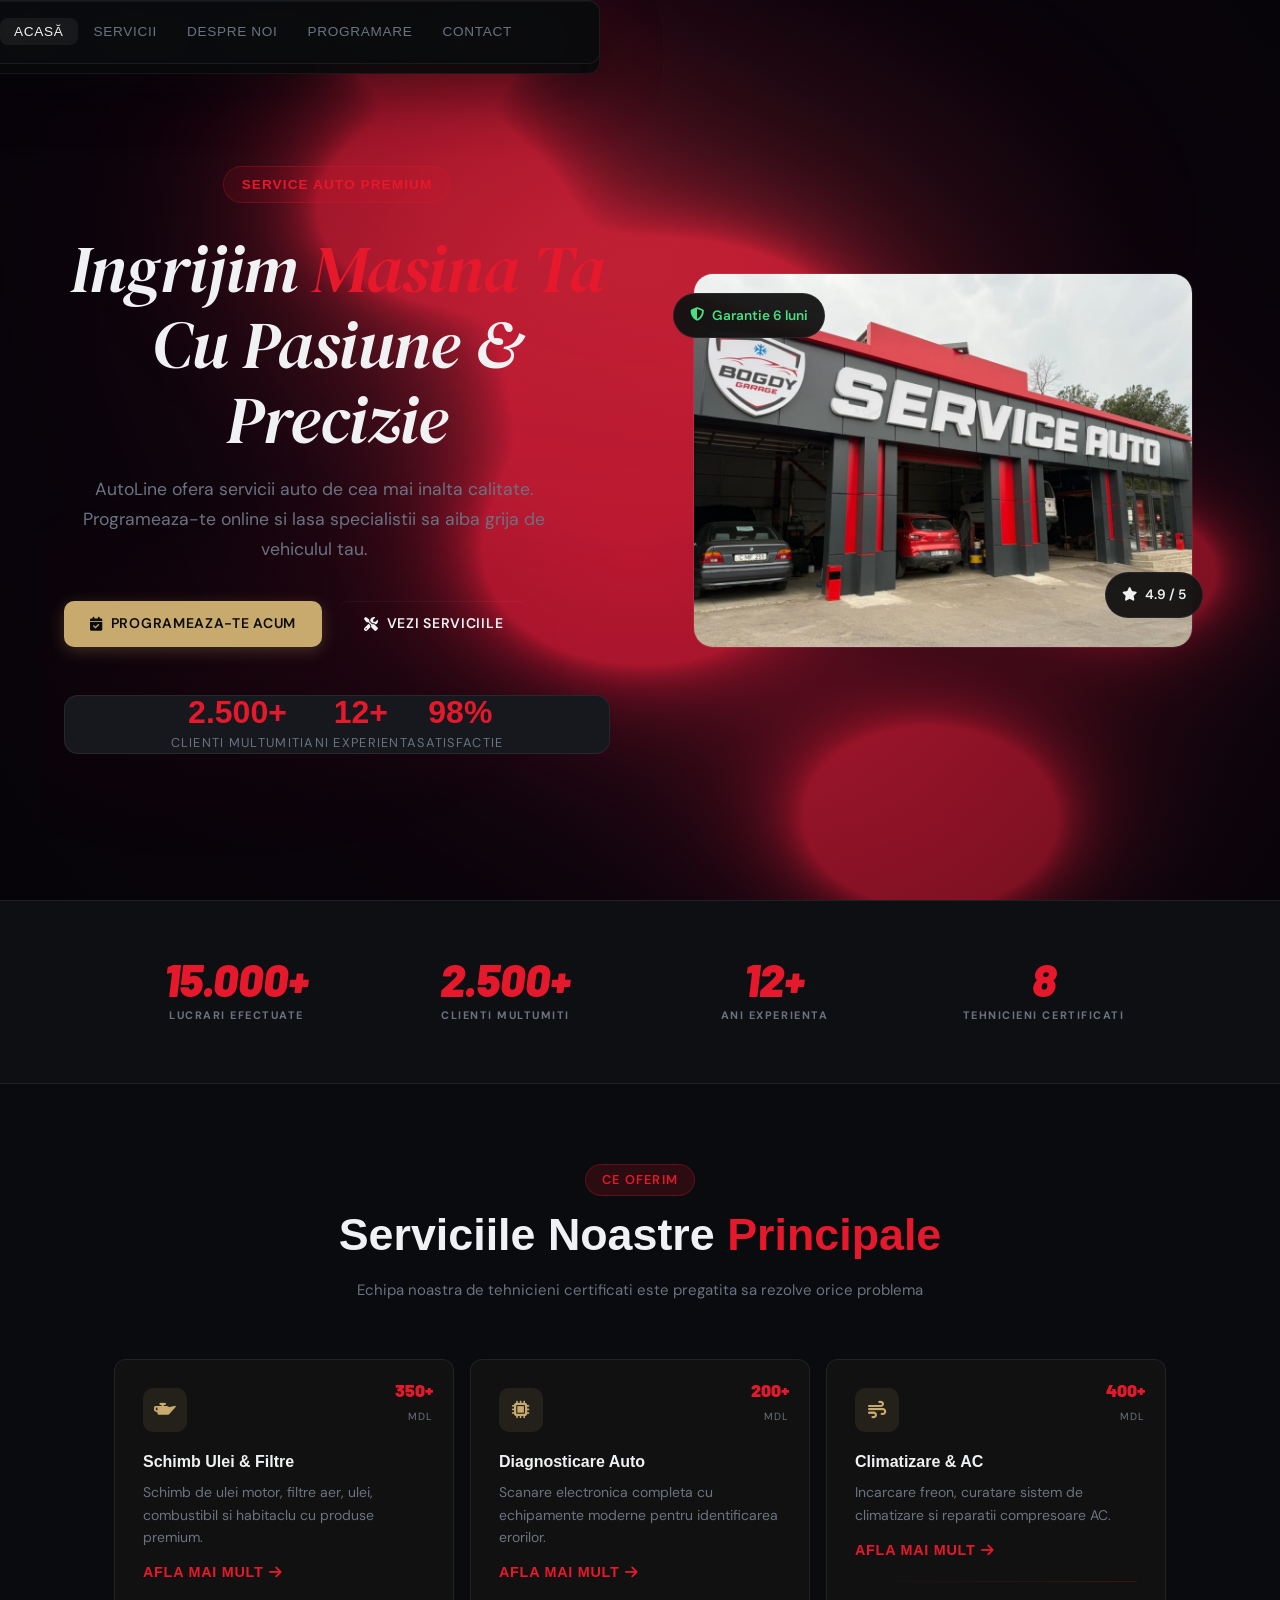
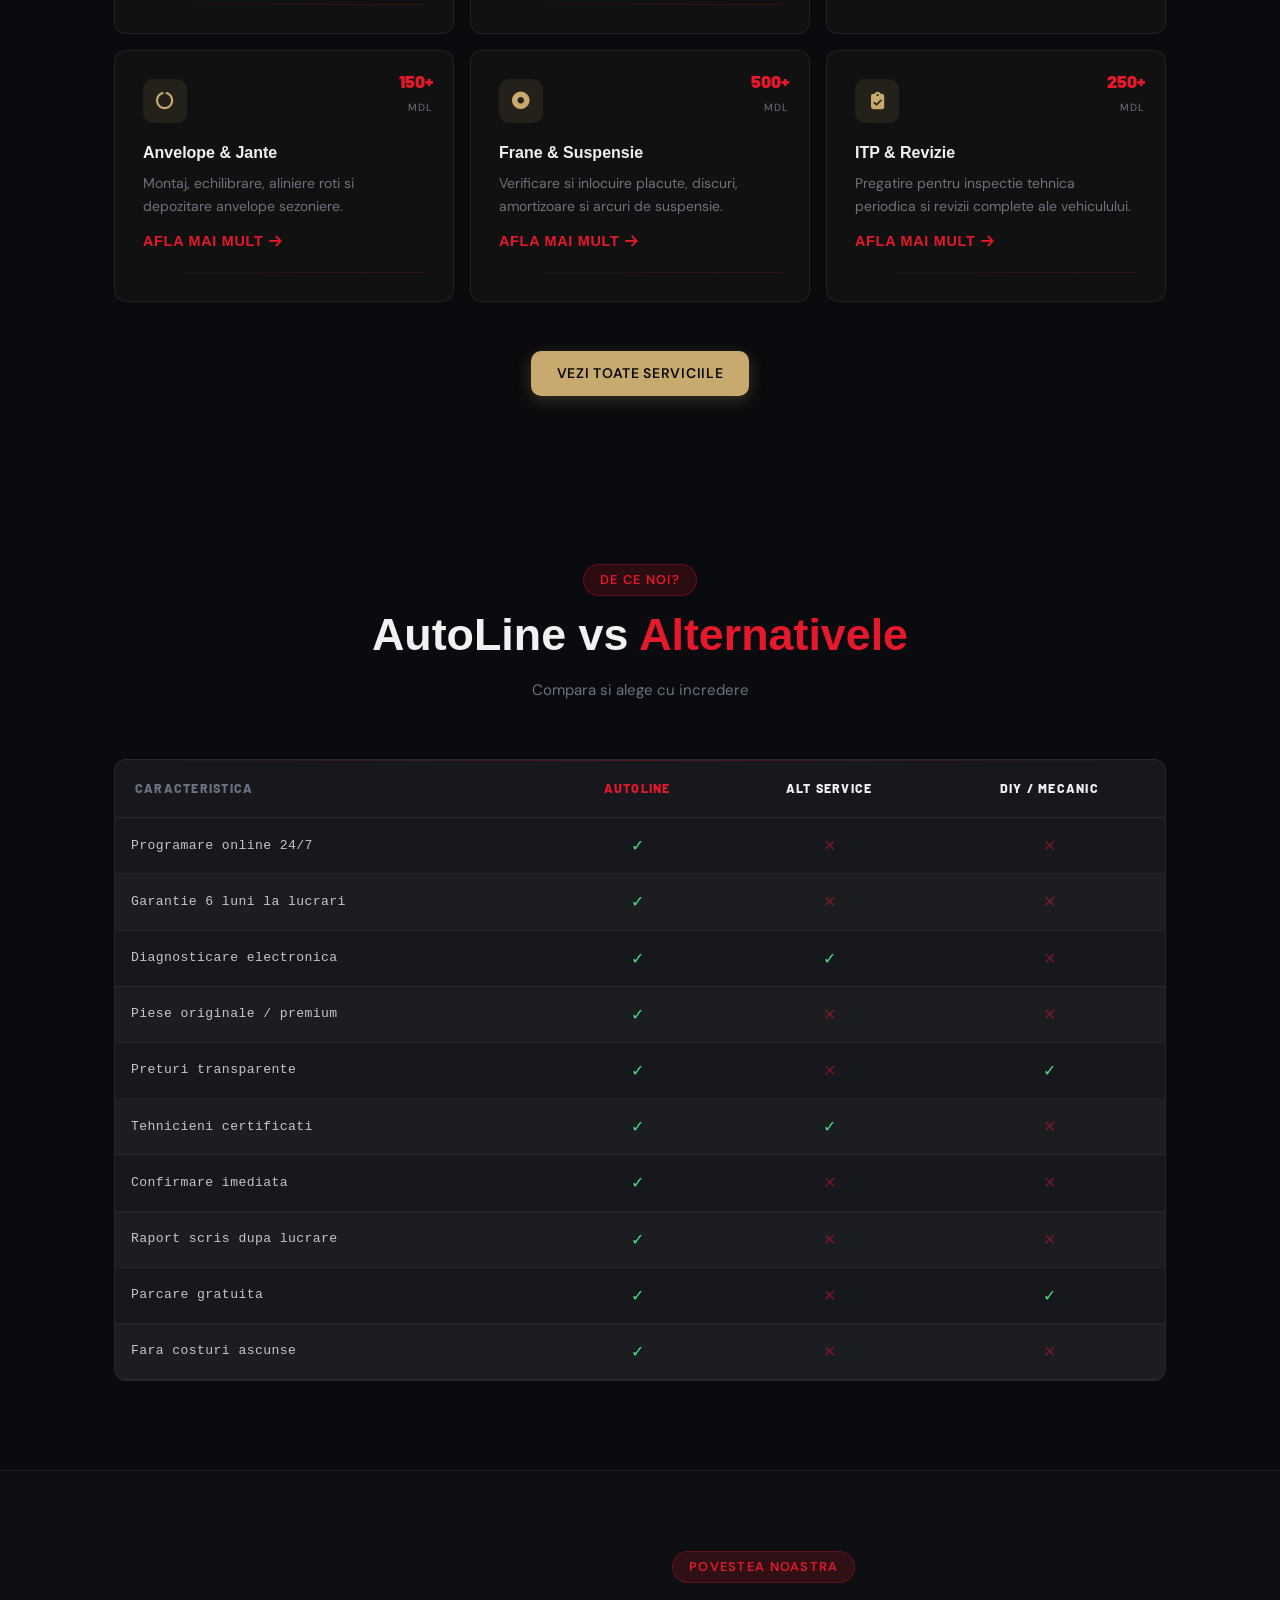
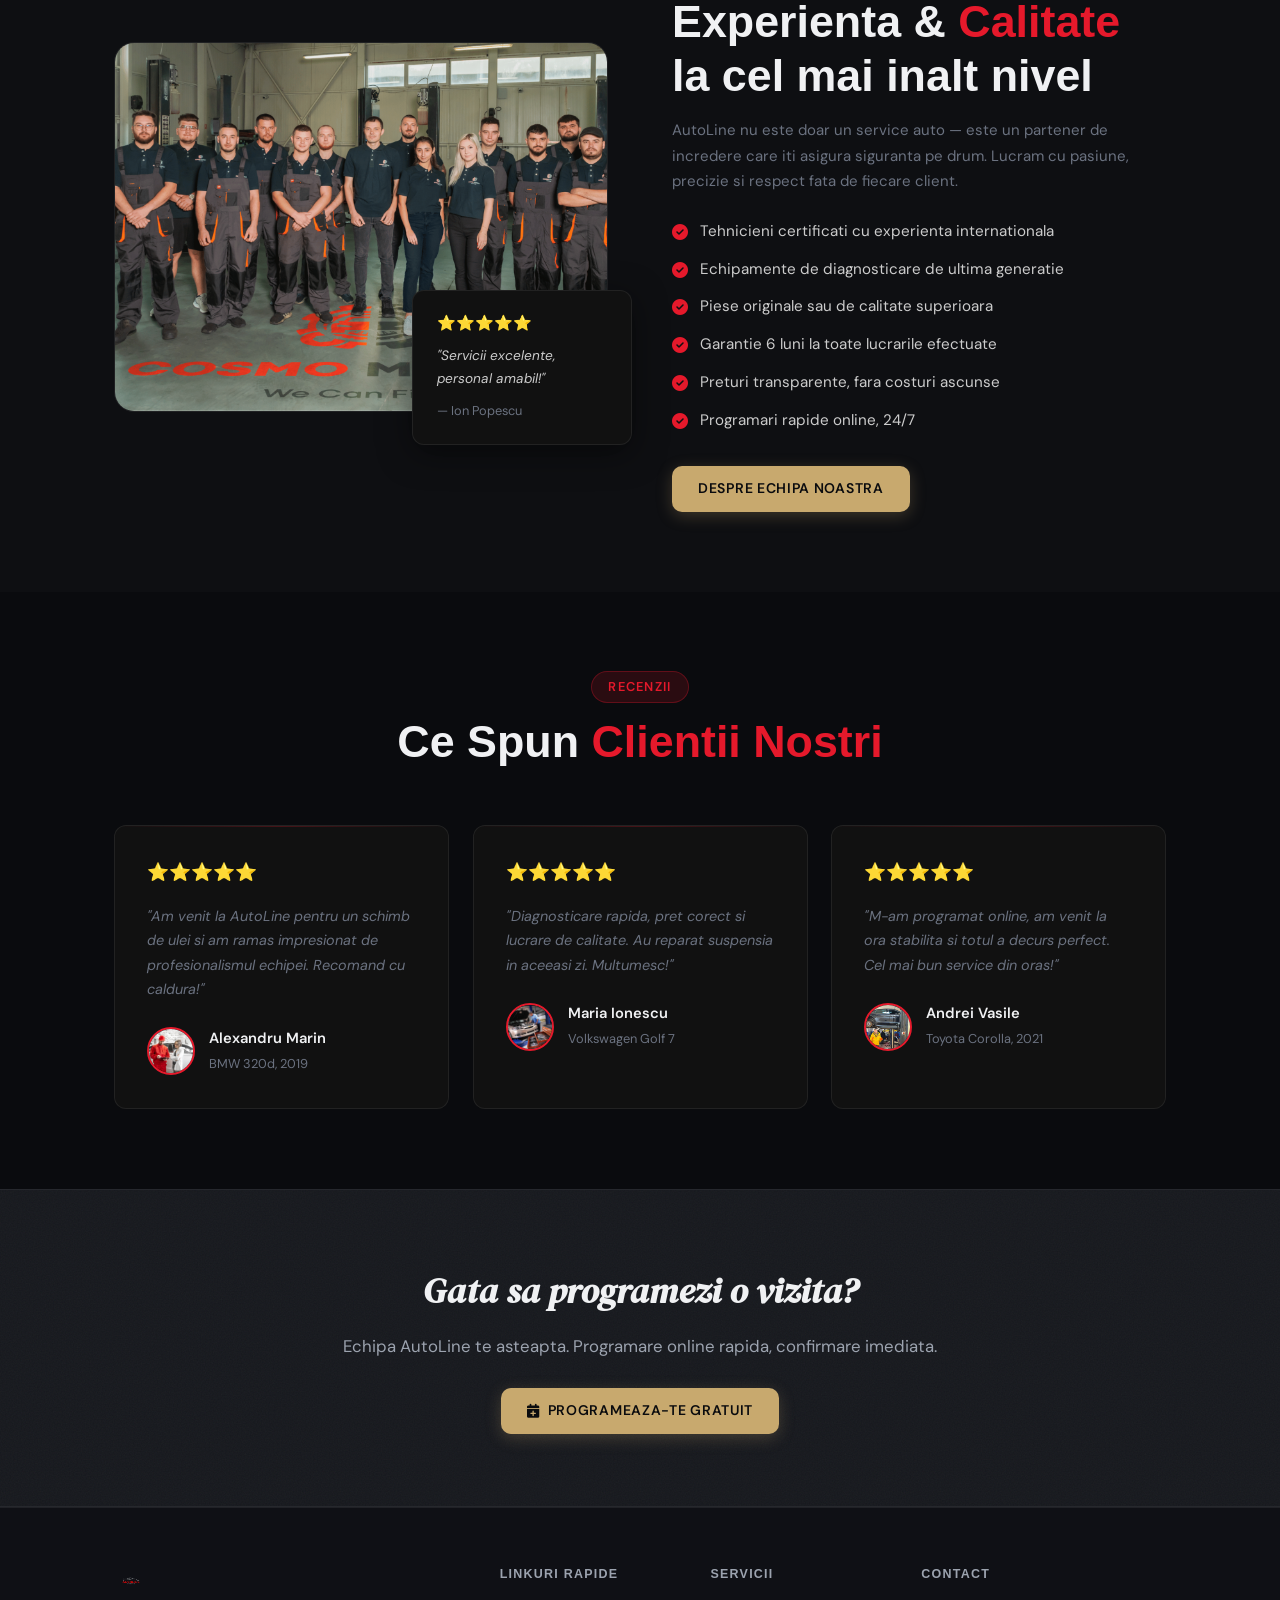
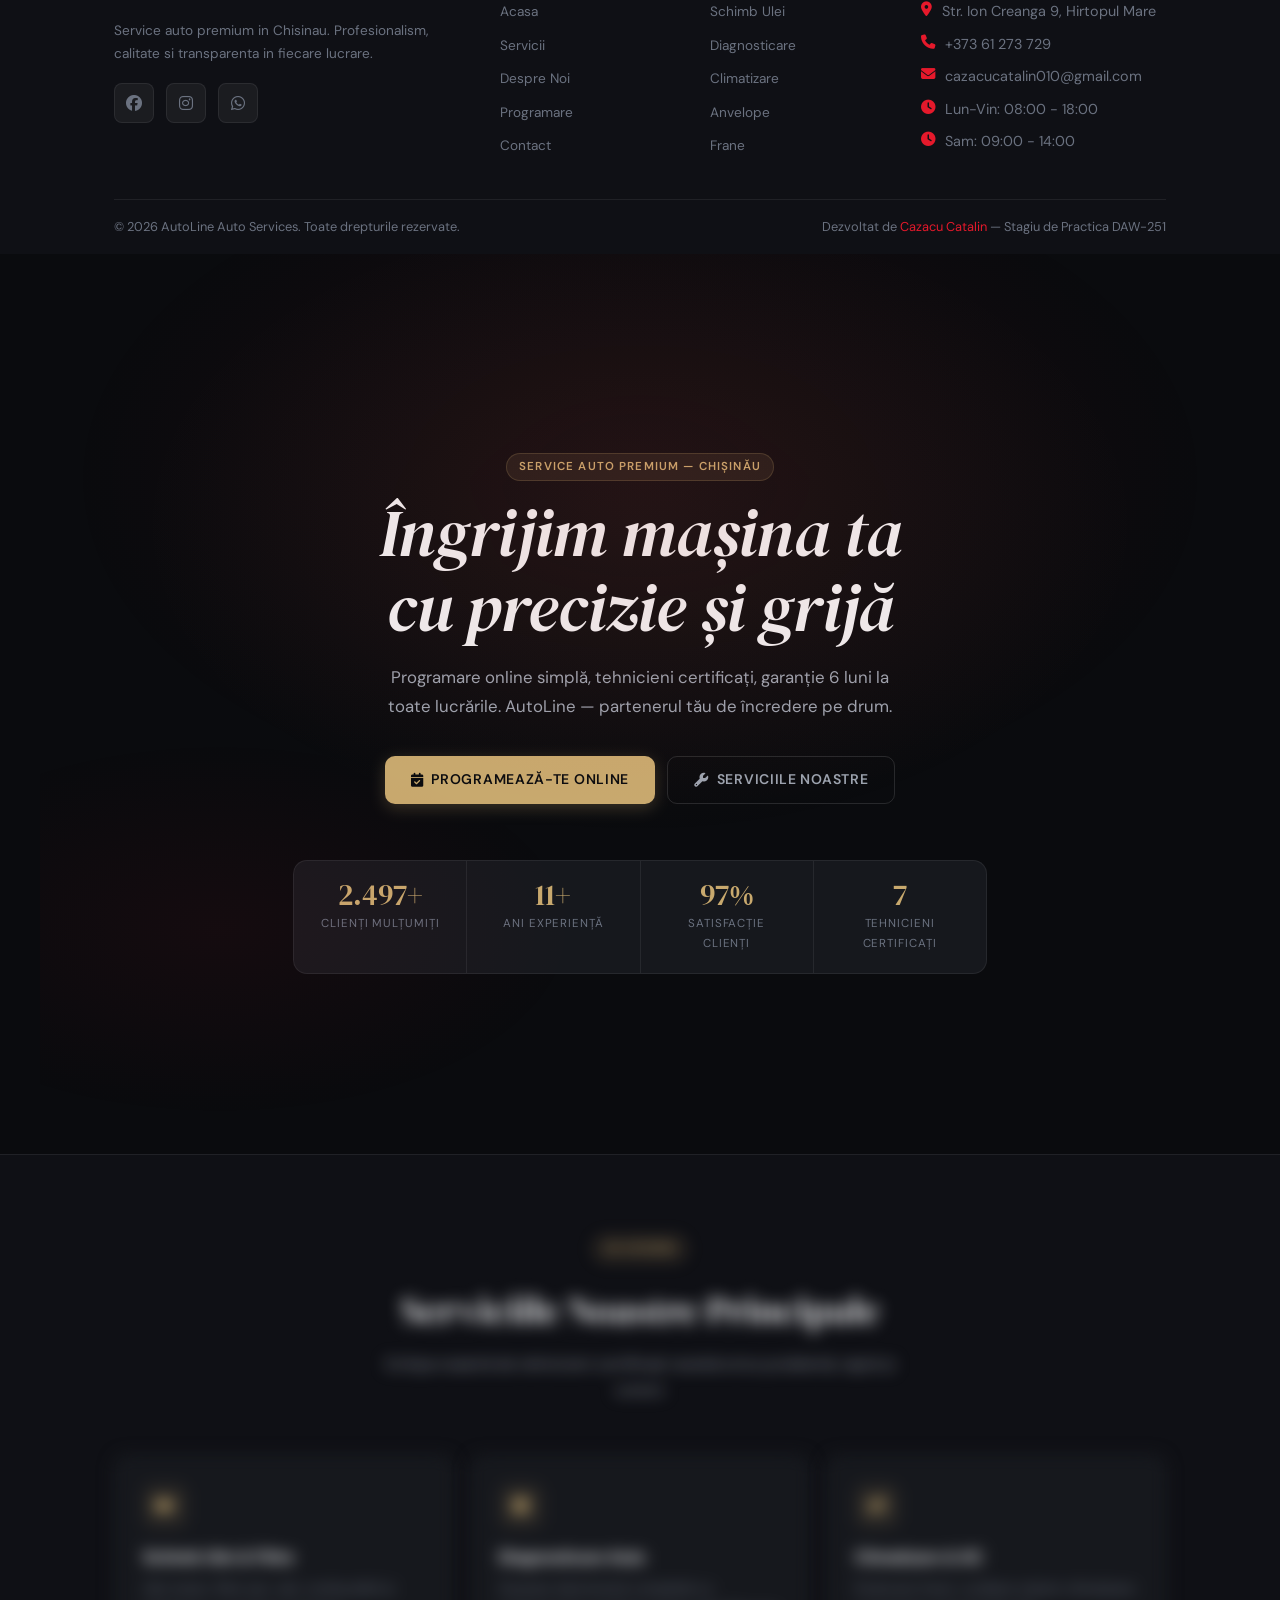
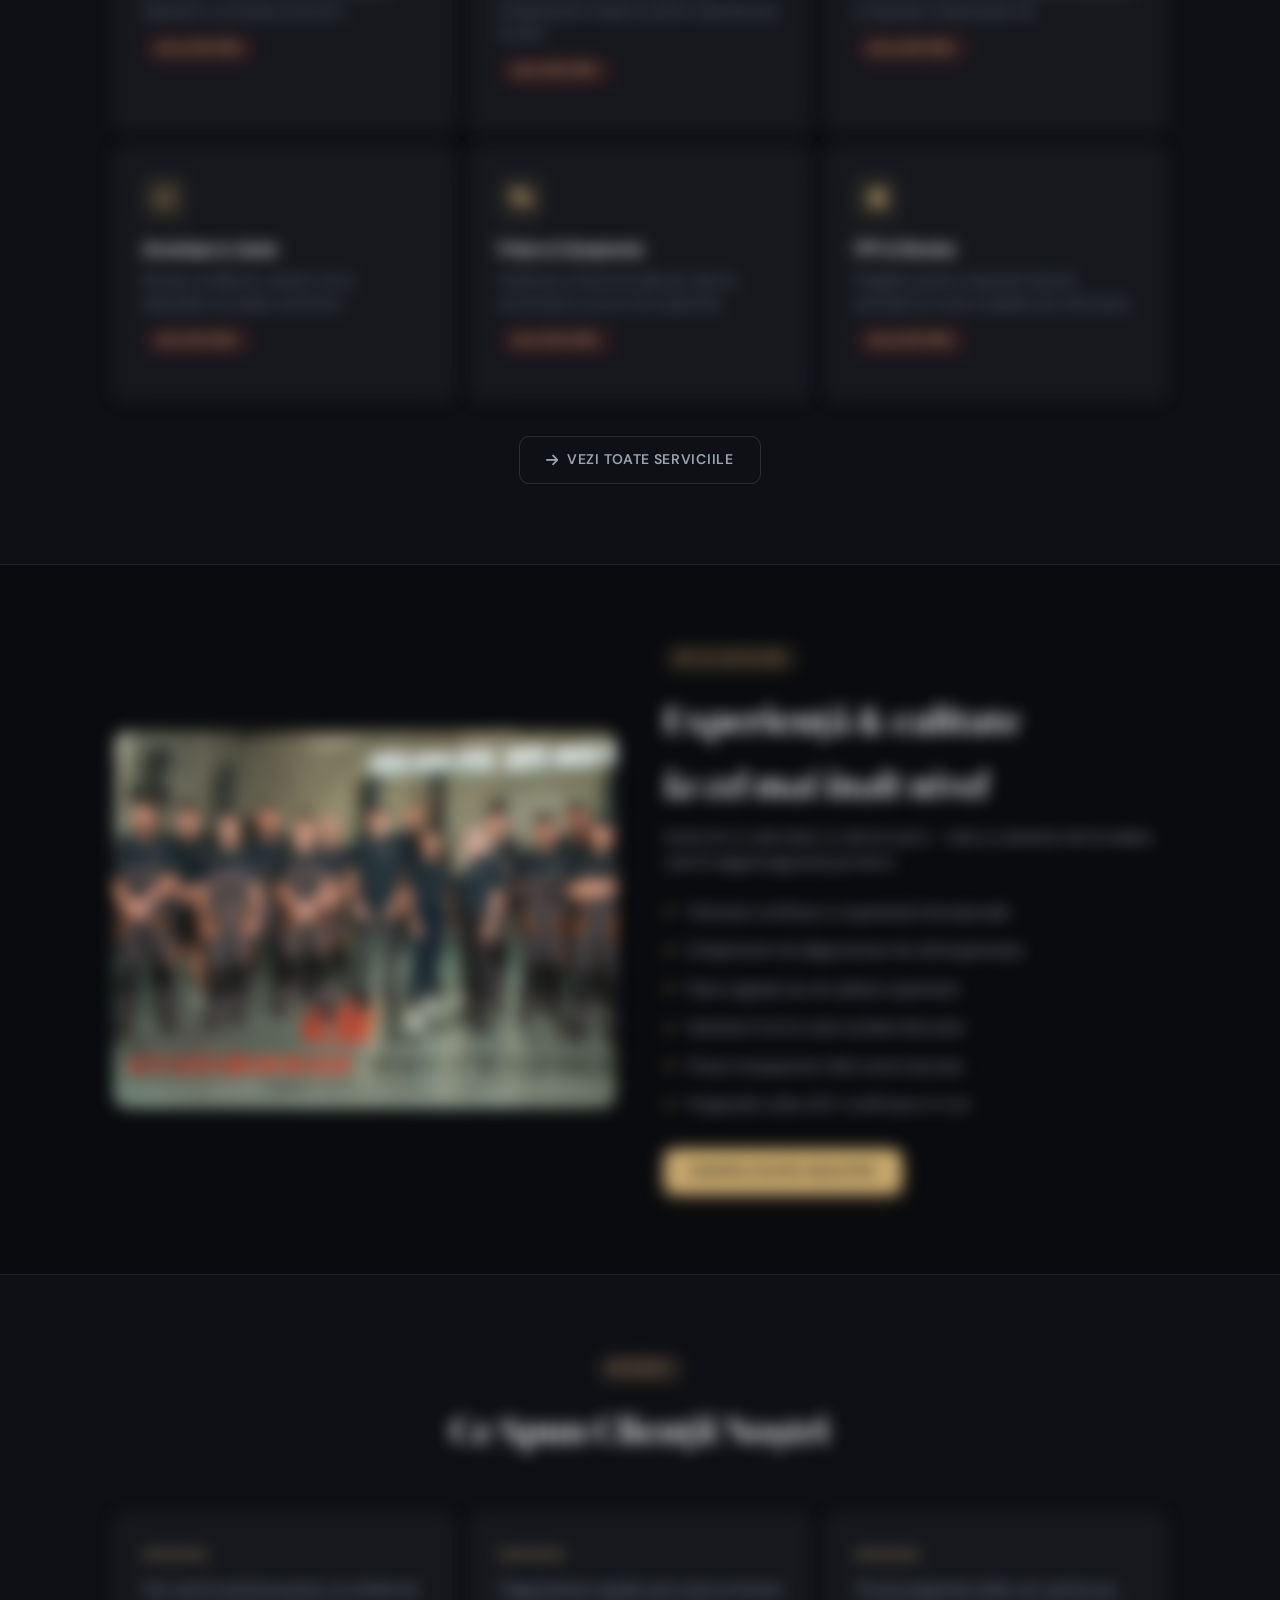
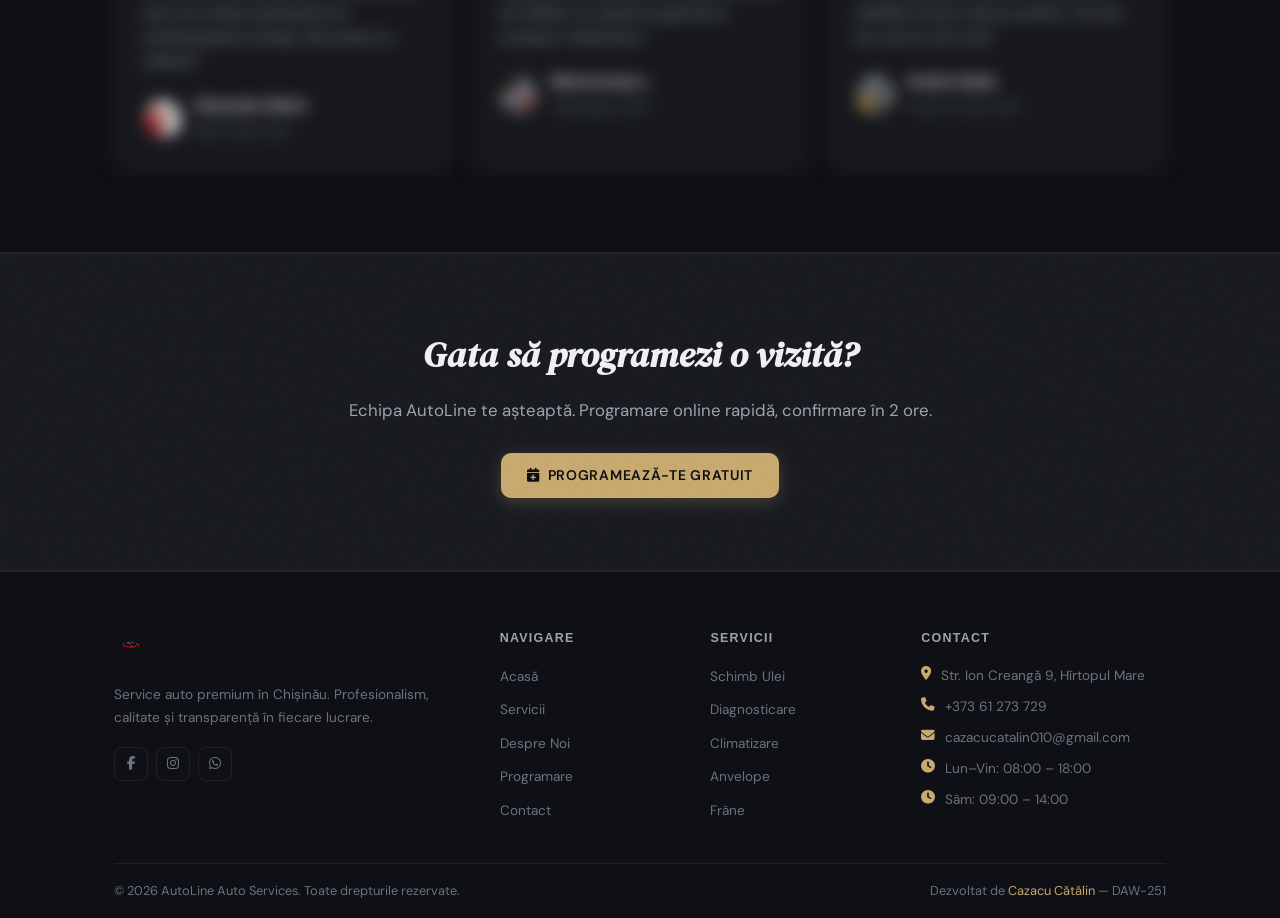
==== commit e428efc0: "resolved conflict" ====
--- a/index.html
+++ b/index.html
@@ -1,3 +1,1238 @@
+<!DOCTYPE html>
+<html lang="ro">
+<head>
+  <meta charset="UTF-8"/>
+  <meta name="viewport" content="width=device-width, initial-scale=1.0"/>
+  <title>AutoLine Auto Services</title>
+  <meta name="description" content="Service auto premium în Chișinău — programări online, diagnosticare, schimb ulei, anvelope."/>
+
+  <!-- Fonts: Barlow (titluri bold/italic ca ATS) + Exo 2 (body) -->
+  <link rel="preconnect" href="https://fonts.googleapis.com"/>
+  <link rel="preconnect" href="https://fonts.gstatic.com" crossorigin/>
+  <link href="https://fonts.googleapis.com/css2?family=Barlow:ital,wght@0,400;0,600;0,700;0,800;0,900;1,700;1,800;1,900&family=Exo+2:wght@300;400;500;600&display=swap"
+        rel="stylesheet" media="print" onload="this.media='all'"/>
+  <noscript>
+    <link href="https://fonts.googleapis.com/css2?family=Barlow:ital,wght@0,400;0,600;0,700;0,800;0,900;1,700;1,800;1,900&family=Exo+2:wght@300;400;500;600&display=swap" rel="stylesheet"/>
+  </noscript>
+  <link rel="stylesheet" href="https://cdnjs.cloudflare.com/ajax/libs/font-awesome/6.4.0/css/all.min.css"/>
+  <link rel="stylesheet" href="css/style.css"/>
+
+  <style>
+    /* =======================================================
+       VARIABILE & RESET — tema neagra cu accent rosu
+    ======================================================= */
+    :root {
+      --red:      #e5192b;
+      --red-dark: #b31220;
+      --red-glow: rgba(229,25,43,0.35);
+      --bg:       #08090d;        /* Mai întunecat, ca ATS */
+      --bg2:      #0f1117;
+      --bg3:      #141720;
+      --card:     rgba(20,23,32,0.85);
+      --border:   rgba(255,255,255,0.07);
+      --white:    #ffffff;
+      --gray:     #7a7f8e;
+      --gray2:    #b0b5c3;
+      --font-heading: 'Barlow', sans-serif;
+      --font-body:    'Exo 2', sans-serif;
+      --radius: 18px;
+      --transition: all 0.3s ease;
+    }
+
+    *, *::before, *::after { box-sizing: border-box; margin: 0; padding: 0; }
+    html { scroll-behavior: smooth; }
+    body {
+      background: var(--bg);
+      color: var(--white);
+      font-family: var(--font-body);
+      font-size: 16px;
+      line-height: 1.65;
+      overflow-x: hidden;
+    }
+
+    /* Scrollbar minimalist — ca ATS */
+    ::-webkit-scrollbar { width: 5px; }
+    ::-webkit-scrollbar-track { background: var(--bg); }
+    ::-webkit-scrollbar-thumb { background: rgba(255,255,255,0.09); border-radius: 3px; }
+
+    /* =======================================================
+       SCROLL PROGRESS BAR
+    ======================================================= */
+    #scrollProgress {
+      position: fixed; top: 0; left: 0;
+      width: 0%; height: 3px;
+      background: var(--red);
+      z-index: 9999;
+      transition: width 0.08s linear;
+      box-shadow: 0 0 10px var(--red-glow);
+    }
+
+    /* =======================================================
+       BACK TO TOP
+    ======================================================= */
+    #backToTop {
+      position: fixed; bottom: 32px; right: 32px;
+      width: 46px; height: 46px;
+      background: var(--red); color: var(--white);
+      border: none; border-radius: 50%;
+      display: flex; align-items: center; justify-content: center;
+      cursor: pointer; font-size: 1rem;
+      z-index: 999; opacity: 0; transform: translateY(16px);
+      pointer-events: none;
+      transition: opacity .3s, transform .3s, background .2s;
+      box-shadow: 0 4px 20px var(--red-glow);
+    }
+    #backToTop.visible { opacity: 1; transform: translateY(0); pointer-events: all; }
+    #backToTop:hover { background: var(--red-dark); transform: translateY(-3px); }
+
+    /* =======================================================
+       METABALL CANVAS BACKGROUND — da ATS HeroBackground.tsx
+       Fixed, în spate, pointer-events none
+    ======================================================= */
+    #metaCanvas {
+      position: fixed; inset: 0;
+      width: 100%; height: 100%;
+      z-index: 0; pointer-events: none;
+    }
+
+    /* Tot ce e deasupra canvas-ului */
+    nav, section, footer, .page-hero { position: relative; z-index: 1; }
+
+    /* =======================================================
+       UTILITY
+    ======================================================= */
+    .container { max-width: 1160px; margin: 0 auto; padding: 0 24px; }
+    .text-red { color: var(--red); }
+    .section { padding: 88px 0; }
+    .center-btn { text-align: center; margin-top: 52px; }
+
+    /* =======================================================
+       GLASSMORPHISM CARD — din ATS .glass-card
+       backdrop-filter blur + border subțire
+    ======================================================= */
+    .glass-card {
+      background: var(--card);
+      backdrop-filter: blur(20px);
+      -webkit-backdrop-filter: blur(20px);
+      border: 1px solid var(--border);
+      border-radius: var(--radius);
+      /* Linia de sus strălucitoare — din ATS .card-glow::before */
+      position: relative;
+      overflow: hidden;
+      transition: border-color .3s ease, box-shadow .3s ease, transform .3s ease;
+    }
+    /* Linia gradient la topul fiecărui card */
+    .glass-card::before {
+      content: '';
+      position: absolute; top: 0; left: 0; right: 0; height: 1px;
+      background: linear-gradient(90deg, transparent, rgba(229,25,43,.3), transparent);
+      pointer-events: none;
+    }
+    .glass-card:hover {
+      border-color: rgba(229,25,43,.3);
+      box-shadow: 0 0 0 1px rgba(229,25,43,.15), 0 24px 56px rgba(0,0,0,.55);
+    }
+
+    /* Shimmer line — din ATS .shimmer-line */
+    @keyframes shimmer {
+      0%   { background-position: -200% 0; }
+      100% { background-position:  200% 0; }
+    }
+    .shimmer-line {
+      height: 1px; width: 100%;
+      background: linear-gradient(90deg, transparent, rgba(229,25,43,.2), transparent);
+      background-size: 200% 100%;
+      animation: shimmer 3s ease-in-out infinite;
+      border-radius: 999px;
+    }
+
+    /* =======================================================
+       BUTOANE
+    ======================================================= */
+    .btn {
+      display: inline-flex; align-items: center; gap: 8px;
+      padding: 13px 30px; border-radius: 10px;
+      font-family: var(--font-heading); font-size: .93rem;
+      font-weight: 700; letter-spacing: .06em;
+      text-decoration: none; cursor: pointer; border: none;
+      transition: transform .25s ease, box-shadow .25s ease, filter .25s ease, background .2s;
+      text-transform: uppercase;
+    }
+    /* btn-primary — gradient roșu, glow, ca ATS landing-primary-btn */
+    .btn-primary {
+      background: linear-gradient(135deg, #f04050 0%, var(--red) 65%, var(--red) 100%);
+      color: var(--white);
+      border: 1px solid rgba(229,25,43,.3);
+      box-shadow: 0 10px 28px rgba(229,25,43,.3), inset 0 1px 0 rgba(255,255,255,.12);
+    }
+    .btn-primary:hover {
+      transform: translateY(-2px); filter: brightness(1.06);
+      box-shadow: 0 14px 36px rgba(229,25,43,.42), 0 0 24px rgba(229,25,43,.2);
+    }
+    /* btn-outline — ghost button, ca ATS landing-ghost-btn */
+    .btn-outline {
+      background: rgba(255,255,255,.06); color: var(--white);
+      border: 1px solid rgba(255,255,255,.13);
+      box-shadow: inset 0 1px 0 rgba(255,255,255,.04);
+    }
+    .btn-outline:hover {
+      transform: translateY(-2px);
+      background: rgba(255,255,255,.10);
+      border-color: rgba(255,255,255,.22);
+      box-shadow: 0 8px 24px rgba(0,0,0,.3);
+    }
+    .btn-large { padding: 16px 44px; font-size: 1rem; }
+
+    /* =======================================================
+       SECTION HEADER
+    ======================================================= */
+    .section-tag {
+      display: inline-block;
+      background: rgba(229,25,43,.1);
+      color: var(--red);
+      border: 1px solid rgba(229,25,43,.25);
+      padding: 4px 16px; border-radius: 999px;
+      font-size: .75rem; font-weight: 700;
+      letter-spacing: .12em; text-transform: uppercase; margin-bottom: 12px;
+    }
+    .section-header { text-align: center; margin-bottom: 56px; }
+    .section-title {
+      font-family: var(--font-heading);
+      font-size: clamp(1.8rem, 4vw, 2.8rem);
+      font-weight: 900; line-height: 1.1; margin-bottom: 14px;
+    }
+    .section-subtitle { color: var(--gray); max-width: 580px; margin: 0 auto; }
+
+    /* =======================================================
+       REVEAL ANIMATIONS
+       — Inspirat din ATS .section-reveal cu blur
+    ======================================================= */
+    .reveal {
+      opacity: 0;
+      transform: translate3d(0, 36px, 0);
+      filter: blur(8px);
+      transition: opacity .8s cubic-bezier(.16,1,.3,1),
+                  transform .8s cubic-bezier(.16,1,.3,1),
+                  filter .8s cubic-bezier(.16,1,.3,1);
+      will-change: opacity, transform, filter;
+    }
+    .reveal.visible { opacity: 1; transform: translate3d(0,0,0); filter: blur(0); }
+    .reveal-d1 { transition-delay: 120ms; }
+    .reveal-d2 { transition-delay: 220ms; }
+    .reveal-d3 { transition-delay: 320ms; }
+    .reveal-d4 { transition-delay: 420ms; }
+    .reveal-d5 { transition-delay: 520ms; }
+
+    /* =======================================================
+       NAVBAR
+    ======================================================= */
+    .navbar {
+      position: fixed; top: 12px; left: 50%; transform: translateX(-50%);
+      width: calc(100% - 32px); max-width: 1200px;
+      z-index: 1000;
+      /* Ca ATS landing-nav-shell: pill flotant cu blur */
+      background: rgba(8,9,13,.78);
+      backdrop-filter: blur(20px);
+      -webkit-backdrop-filter: blur(20px);
+      border: 1px solid rgba(255,255,255,.07);
+      border-radius: var(--radius);
+      box-shadow: 0 18px 60px rgba(5,6,10,.35), inset 0 1px 0 rgba(255,255,255,.03);
+      padding: 0 20px;
+      transition: var(--transition);
+    }
+    .navbar.scrolled { box-shadow: 0 24px 72px rgba(0,0,0,.55), inset 0 1px 0 rgba(255,255,255,.04); }
+    .nav-container { display: flex; align-items: center; justify-content: space-between; height: 56px; }
+    .nav-logo .logo-img { height: 42px; object-fit: contain; }
+    .nav-links { display: flex; align-items: center; gap: 4px; list-style: none; }
+    .nav-link {
+      color: var(--gray); text-decoration: none;
+      padding: 7px 14px; border-radius: 8px;
+      font-family: var(--font-heading); font-weight: 700;
+      font-size: .75rem; letter-spacing: .12em; text-transform: uppercase;
+      transition: color .2s, background .2s;
+    }
+    .nav-link:hover, .nav-link.active { color: var(--white); background: rgba(255,255,255,.07); }
+    .nav-admin { color: var(--red) !important; border: 1px solid rgba(229,25,43,.25); }
+    .nav-admin:hover { background: rgba(229,25,43,.12) !important; }
+    .hamburger { display: none; flex-direction: column; gap: 5px; background: none; border: none; cursor: pointer; padding: 4px; }
+    .hamburger span { display: block; width: 22px; height: 2px; background: var(--white); border-radius: 2px; transition: var(--transition); }
+
+    /* =======================================================
+       HERO
+    ======================================================= */
+    .hero {
+      min-height: 100vh;
+      display: flex; align-items: center;
+      padding: 110px 48px 100px;
+      max-width: 1160px; margin: 0 auto;
+      gap: 64px;
+      /* Tăietură diagonală în jos — separă hero de services */
+      clip-path: polygon(0 0, 100% 0, 100% 93%, 0 100%);
+      padding-bottom: 140px;
+    }
+    /* Glow radial subtil în hero — ca ATS HeroSection radial */
+    .hero::after {
+      content: '';
+      position: absolute; inset: 0;
+      background: radial-gradient(ellipse 70% 55% at 50% 25%, rgba(229,25,43,.08) 0%, transparent 68%),
+                  radial-gradient(ellipse 50% 35% at 15% 75%, rgba(229,25,43,.05) 0%, transparent 60%);
+      pointer-events: none; z-index: 0;
+    }
+    .hero-content { flex: 1; position: relative; z-index: 1; }
+    .hero-image   { flex: 1; display: flex; justify-content: center; position: relative; z-index: 1; }
+
+    /* Hero stagger — stare inițiala */
+    .hero-animate {
+      opacity: 0; transform: translateY(26px);
+      transition: opacity .72s ease var(--d, 0s), transform .72s ease var(--d, 0s);
+    }
+    .hero-animate.from-right {
+      transform: translateX(38px);
+      transition: opacity .82s ease var(--d, 0s), transform .82s ease var(--d, 0s);
+    }
+    .hero-animate.visible { opacity: 1; transform: translate(0,0); }
+
+    /* Tag cu typewriter cursor */
+    .hero-tag {
+      display: inline-flex; align-items: center; gap: 8px;
+      background: rgba(229,25,43,.08); color: var(--red);
+      border: 1px solid rgba(229,25,43,.22);
+      padding: 5px 16px; border-radius: 999px;
+      font-family: var(--font-heading); font-size: .78rem;
+      font-weight: 700; letter-spacing: .12em; text-transform: uppercase;
+      margin-bottom: 18px;
+      border-right: 2px solid var(--red); /* cursorul typewriter */
+      white-space: nowrap; overflow: hidden;
+    }
+    @keyframes blink { 0%,100% { border-color: var(--red); } 50% { border-color: transparent; } }
+    .hero-tag.typing-done { animation: blink .8s step-end infinite; }
+
+    /* Titlu hero — Barlow Black Italic ca ATS */
+    .hero-title {
+      font-family: var(--font-heading);
+      font-size: clamp(2.6rem, 6vw, 4.4rem);
+      font-weight: 900; font-style: italic;
+      line-height: .96; margin-bottom: 20px;
+      letter-spacing: -.01em;
+    }
+    .hero-subtitle { color: var(--gray); font-size: 1.05rem; margin-bottom: 36px; max-width: 480px; }
+    .hero-buttons { display: flex; gap: 14px; flex-wrap: wrap; margin-bottom: 52px; }
+
+    /* Stats cu counter animat */
+    .hero-stats { display: flex; gap: 40px; flex-wrap: wrap; }
+    .stat { display: flex; flex-direction: column; }
+    .stat-num {
+      font-family: var(--font-heading);
+      font-size: 2rem; font-weight: 900; color: var(--red); line-height: 1;
+    }
+    .stat-label { font-size: .7rem; color: var(--gray); margin-top: 4px; letter-spacing: .1em; text-transform: uppercase; }
+
+    /* Imaginea hero */
+    .hero-img-wrapper { position: relative; max-width: 480px; width: 100%; }
+    .hero-car-img {
+      width: 100%; border-radius: var(--radius);
+      object-fit: cover; aspect-ratio: 4/3; display: block;
+      border: 1px solid var(--border);
+    }
+    /* Badge-uri flotante */
+    .floating-badge {
+      position: absolute;
+      background: rgba(15,17,23,.96);
+      border: 1px solid var(--border);
+      backdrop-filter: blur(12px);
+      padding: 9px 16px; border-radius: 999px;
+      display: flex; align-items: center; gap: 8px;
+      font-size: .82rem; font-weight: 700; white-space: nowrap;
+      animation: float 3s ease-in-out infinite;
+    }
+    .badge-1 { top: 18px; left: -18px; color: #4ade80; }
+    .badge-1 i { color: #4ade80; }
+    .badge-2 { bottom: 28px; right: -8px; animation-delay: 1.5s; }
+    @keyframes float { 0%,100%{transform:translateY(0)} 50%{transform:translateY(-9px)} }
+
+    /* =======================================================
+       ANIMATED COUNTERS BAND — din ATS AnimatedCounters.tsx
+       4 statistici mari cu counter animat la scroll
+    ======================================================= */
+    .counters-band {
+      border-top: 1px solid var(--border);
+      border-bottom: 1px solid var(--border);
+      padding: 56px 0;
+      background: rgba(255,255,255,.015);
+    }
+    .counters-grid {
+      display: grid; grid-template-columns: repeat(4, 1fr); gap: 24px; text-align: center;
+    }
+    .counter-item .big-num {
+      font-family: var(--font-heading);
+      font-size: 2.8rem; font-weight: 900; font-style: italic;
+      color: var(--red); line-height: 1; display: block;
+    }
+    .counter-item .big-label {
+      font-size: .68rem; font-weight: 700; letter-spacing: .14em;
+      text-transform: uppercase; color: var(--gray); margin-top: 6px;
+    }
+
+    /* =======================================================
+       SERVICES GRID
+    ======================================================= */
+    .services-grid {
+      display: grid; grid-template-columns: repeat(auto-fit, minmax(300px, 1fr)); gap: 22px;
+    }
+    .service-card {
+      background: var(--card);
+      backdrop-filter: blur(20px);
+      -webkit-backdrop-filter: blur(20px);
+      border: 1px solid var(--border);
+      border-radius: var(--radius); padding: 30px;
+      position: relative; overflow: hidden;
+      transition: transform .35s ease, box-shadow .35s ease, border-color .35s ease;
+    }
+    /* Linia de sus */
+    .service-card::before {
+      content: ''; position: absolute; top: 0; left: 0; right: 0; height: 1px;
+      background: linear-gradient(90deg, transparent, rgba(229,25,43,.3), transparent);
+    }
+    .service-card:hover {
+      border-color: rgba(229,25,43,.45);
+      box-shadow: 0 0 0 1px rgba(229,25,43,.2), 0 24px 54px rgba(0,0,0,.5);
+      transform: translateY(-9px);
+    }
+    .service-icon {
+      width: 52px; height: 52px;
+      background: rgba(229,25,43,.1); border-radius: 12px;
+      display: flex; align-items: center; justify-content: center;
+      font-size: 1.3rem; color: var(--red);
+      margin-bottom: 18px;
+      transition: transform .3s ease, background .3s ease;
+    }
+    .service-card:hover .service-icon { transform: scale(1.18); background: rgba(229,25,43,.2); }
+    .service-card h3 { font-family: var(--font-heading); font-size: 1.2rem; font-weight: 800; margin-bottom: 8px; }
+    .service-card p { color: var(--gray); font-size: .88rem; margin-bottom: 18px; }
+    .service-link {
+      color: var(--red); text-decoration: none; font-weight: 700; font-size: .86rem;
+      display: inline-flex; align-items: center; gap: 6px; transition: gap .3s;
+      font-family: var(--font-heading); letter-spacing: .05em; text-transform: uppercase;
+    }
+    .service-link:hover { gap: 12px; }
+    /* Shimmer bottom — din ATS FeaturesSection */
+    .service-card .shimmer-line { margin-top: 18px; }
+
+    /* Stat mic în dreapta sus card serviciu — ca ATS features stat */
+    .service-stat {
+      position: absolute; top: 20px; right: 20px; text-align: right;
+    }
+    .service-stat-num {
+      font-family: var(--font-heading); font-size: 1.1rem; font-weight: 900;
+      color: var(--red); line-height: 1;
+    }
+    .service-stat-lbl {
+      font-size: .65rem; color: var(--gray); letter-spacing: .1em;
+      text-transform: uppercase; display: block; margin-top: 2px;
+    }
+
+    /* =======================================================
+       COMPARISON TABLE — din ATS ComparisonTable.tsx
+       Adaptată pentru service auto
+    ======================================================= */
+    .comparison-section { padding: 88px 0; }
+    .comparison-table-wrap { overflow-x: auto; }
+    .comp-table { width: 100%; border-collapse: collapse; font-size: .88rem; }
+    .comp-table th {
+      padding: 16px; text-align: center;
+      font-family: var(--font-heading); font-weight: 800;
+      font-size: .78rem; letter-spacing: .1em; text-transform: uppercase;
+      border-bottom: 1px solid rgba(255,255,255,.08);
+    }
+    .comp-table th:first-child { text-align: left; color: var(--gray); }
+    .comp-table th.hl { color: var(--red); }
+    .comp-table td {
+      padding: 14px 16px; border-bottom: 1px solid rgba(255,255,255,.05);
+      color: var(--gray2); text-align: center;
+    }
+    .comp-table td:first-child {
+      text-align: left; color: rgba(255,255,255,.75);
+      font-size: .82rem; letter-spacing: .03em;
+      font-family: 'Roboto Mono', monospace;
+    }
+    .comp-table tr:nth-child(even) td { background: rgba(255,255,255,.018); }
+    /* Bifă verde / X roșu */
+    .tick { color: #4ade80; font-size: 1rem; }
+    .cross { color: rgba(229,25,43,.45); font-size: 1rem; }
+
+    /* =======================================================
+       WHY US
+    ======================================================= */
+    .why-us { background: rgba(255,255,255,.018); border-top: 1px solid var(--border); }
+    .why-us-inner { display: flex; gap: 64px; align-items: center; }
+    .why-us-image { flex: 1; position: relative; }
+    .why-us-image img {
+      width: 100%; border-radius: var(--radius);
+      object-fit: cover; aspect-ratio: 4/3;
+      border: 1px solid var(--border);
+    }
+    .review-box {
+      position: absolute; bottom: -22px; right: -22px;
+      background: var(--bg3); border: 1px solid var(--border);
+      padding: 18px 22px; border-radius: 12px; max-width: 210px;
+      box-shadow: 0 8px 32px rgba(0,0,0,.5);
+    }
+    .review-box p { font-size: .82rem; margin: 6px 0; color: var(--gray2); font-style: italic; }
+    .review-box span { font-size: .75rem; color: var(--gray); }
+    .why-us-content { flex: 1; }
+    .why-us-content p { color: var(--gray); margin-bottom: 22px; }
+    .advantages-list { list-style: none; margin-bottom: 30px; display: flex; flex-direction: column; gap: 11px; }
+    .advantages-list li {
+      display: flex; align-items: center; gap: 12px;
+      color: var(--gray2); font-size: .93rem;
+    }
+    .advantages-list li i { color: var(--red); font-size: .95rem; flex-shrink: 0; }
+
+    /* =======================================================
+       TESTIMONIALE
+    ======================================================= */
+    .testimonials-grid {
+      display: grid; grid-template-columns: repeat(auto-fit, minmax(280px, 1fr)); gap: 22px;
+    }
+    .testimonial-card {
+      background: var(--card); backdrop-filter: blur(20px);
+      border: 1px solid var(--border); border-radius: var(--radius); padding: 30px;
+      position: relative; overflow: hidden;
+      transition: transform .3s ease, border-color .3s ease, box-shadow .3s ease;
+    }
+    .testimonial-card::before {
+      content: ''; position: absolute; top: 0; left: 0; right: 0; height: 1px;
+      background: linear-gradient(90deg, transparent, rgba(229,25,43,.25), transparent);
+    }
+    .testimonial-card:hover {
+      transform: translateY(-7px);
+      border-color: rgba(229,25,43,.28);
+      box-shadow: 0 18px 48px rgba(0,0,0,.4);
+    }
+    .testimonial-stars { font-size: 1rem; margin-bottom: 14px; }
+    .testimonial-card p { color: var(--gray); font-style: italic; margin-bottom: 22px; line-height: 1.7; font-size: .9rem; }
+    .testimonial-author { display: flex; align-items: center; gap: 12px; }
+    .author-img {
+      width: 46px; height: 46px; border-radius: 50%; object-fit: cover;
+      border: 2px solid var(--red); background: var(--bg3);
+    }
+    .testimonial-author strong { display: block; font-weight: 700; font-size: .92rem; }
+    .testimonial-author span { font-size: .77rem; color: var(--gray); }
+
+    /* =======================================================
+       CTA BAND — cu noise texture (din ATS)
+    ======================================================= */
+    .cta-band {
+      background: linear-gradient(135deg, rgba(50,5,10,.95) 0%, rgba(12,12,18,.98) 50%, rgba(50,5,10,.95) 100%);
+      border-top: 1px solid rgba(229,25,43,.18);
+      border-bottom: 1px solid rgba(229,25,43,.18);
+      padding: 88px 24px; text-align: center; position: relative; overflow: hidden;
+    }
+    /* Noise texture overlay */
+    .cta-band::before {
+      content: ''; position: absolute; inset: 0;
+      background-image: url("data:image/svg+xml,%3Csvg xmlns='http://www.w3.org/2000/svg' width='300' height='300'%3E%3Cfilter id='n'%3E%3CfeTurbulence type='fractalNoise' baseFrequency='0.75' numOctaves='4' stitchTiles='stitch'/%3E%3C/filter%3E%3Crect width='300' height='300' filter='url(%23n)' opacity='1'/%3E%3C/svg%3E");
+      opacity: .045; pointer-events: none; z-index: 0;
+    }
+    .cta-band .container { position: relative; z-index: 1; }
+    .cta-band h2 {
+      font-family: var(--font-heading); font-size: clamp(1.8rem,4vw,2.8rem);
+      font-weight: 900; font-style: italic; margin-bottom: 12px;
+    }
+    .cta-band p { color: var(--gray); margin-bottom: 32px; font-size: 1.05rem; }
+
+    /* =======================================================
+       FOOTER
+    ======================================================= */
+    .footer { background: #050508; border-top: 1px solid var(--border); padding: 64px 0 0; }
+    .footer-grid { display: grid; grid-template-columns: 2fr 1fr 1fr 1.5fr; gap: 40px; margin-bottom: 48px; }
+    .footer-logo { height: 42px; object-fit: contain; margin-bottom: 14px; }
+    .footer-col p { color: var(--gray); font-size: .88rem; line-height: 1.7; margin-bottom: 20px; }
+    .footer-col h4 {
+      font-family: var(--font-heading); font-size: .88rem; font-weight: 800;
+      text-transform: uppercase; letter-spacing: .1em; margin-bottom: 18px; color: var(--white);
+    }
+    .footer-col ul { list-style: none; display: flex; flex-direction: column; gap: 9px; }
+    .footer-col ul li a {
+      color: var(--gray); text-decoration: none; font-size: .88rem; transition: color .2s;
+    }
+    .footer-col ul li a:hover { color: var(--red); }
+    .contact-list li { display: flex; align-items: flex-start; gap: 10px; color: var(--gray); font-size: .88rem; }
+    .contact-list li i { color: var(--red); margin-top: 3px; flex-shrink: 0; }
+    .social-links { display: flex; gap: 10px; }
+    .social-links a {
+      width: 38px; height: 38px; background: rgba(255,255,255,.05);
+      border: 1px solid var(--border); border-radius: 8px;
+      display: flex; align-items: center; justify-content: center;
+      color: var(--gray); text-decoration: none; font-size: .95rem;
+      transition: var(--transition);
+    }
+    .social-links a:hover { background: var(--red); color: var(--white); border-color: var(--red); }
+    .footer-bottom {
+      border-top: 1px solid var(--border); padding: 18px 0;
+      display: flex; justify-content: space-between; flex-wrap: wrap; gap: 8px;
+    }
+    .footer-bottom p { color: var(--gray); font-size: .82rem; }
+
+    /* =======================================================
+       RESPONSIVE
+    ======================================================= */
+    @media (max-width: 900px) {
+      .hero { flex-direction: column; padding: 100px 24px 80px; text-align: center; clip-path: polygon(0 0,100% 0,100% 97%,0 100%); }
+      .hero-buttons { justify-content: center; }
+      .hero-stats { justify-content: center; }
+      .hero::after { display: none; }
+      .why-us-inner { flex-direction: column; }
+      .review-box { position: static; margin-top: 14px; max-width: 100%; }
+      .footer-grid { grid-template-columns: 1fr 1fr; }
+      .counters-grid { grid-template-columns: repeat(2,1fr); }
+    }
+    @media (max-width: 600px) {
+      .nav-links {
+        display: none; position: fixed; top: 80px; left: 12px; right: 12px;
+        background: rgba(8,9,13,.97); backdrop-filter: blur(20px);
+        flex-direction: column; padding: 16px; border-radius: 14px;
+        border: 1px solid var(--border); gap: 3px;
+      }
+      .nav-links.open { display: flex; }
+      .hamburger { display: flex; }
+      .footer-grid { grid-template-columns: 1fr; }
+      .counters-grid { grid-template-columns: 1fr 1fr; }
+      .comp-table td, .comp-table th { padding: 11px 10px; }
+    }
+  </style>
+</head>
+<body>
+
+  <!-- Bara progres scroll -->
+  <div id="scrollProgress"></div>
+  <!-- Buton inapoi sus -->
+  <button id="backToTop" aria-label="Inapoi sus"><i class="fas fa-chevron-up"></i></button>
+
+  <!-- ==========================================================
+       METABALL CANVAS BACKGROUND
+       Înlocuiește bulele simple cu câmpul metaball din ATS
+       (HeroBackground.tsx portat în vanilla JS)
+  ========================================================== -->
+  <canvas id="metaCanvas"></canvas>
+
+  <!-- NAVBAR — pill flotant ca ATS LandingNavbar -->
+  <nav class="navbar" id="navbar">
+    <div class="nav-container">
+      <a href="index.html" class="nav-logo">
+        <img src="poze/AutoLine-removebg.jpg" alt="AutoLine" class="logo-img"/>
+      </a>
+      <ul class="nav-links" id="navLinks">
+        <li><a href="index.html"      class="nav-link active">Acasa</a></li>
+        <li><a href="servicii.html"   class="nav-link">Servicii</a></li>
+        <li><a href="despre.html"     class="nav-link">Despre Noi</a></li>
+        <li><a href="programare.html" class="nav-link">Programare</a></li>
+        <li><a href="contact.html"    class="nav-link">Contact</a></li>
+        <li><a href="admin.html"      class="nav-link nav-admin"><i class="fas fa-lock"></i> Admin</a></li>
+      </ul>
+      <button class="hamburger" id="hamburger" aria-label="Meniu">
+        <span></span><span></span><span></span>
+      </button>
+    </div>
+  </nav>
+
+  <!-- ==========================================================
+       HERO — stagger + typewriter + counters + diagonal clip
+  ========================================================== -->
+  <section class="hero" id="home">
+    <div class="hero-content">
+      <!-- Typewriter tag — cursorul clipitor e adaugat de JS dupa terminare -->
+      <span class="hero-tag hero-animate" style="--d:0s" id="heroTag">Service Auto Premium</span>
+
+      <!-- Titlu Barlow Black Italic — ca ATS PRECISION / ALGORITHMS -->
+      <h1 class="hero-title hero-animate" style="--d:.16s">
+        Ingrijim <span class="text-red">Masina Ta</span><br/>
+        Cu Pasiune &amp; Precizie
+      </h1>
+
+      <p class="hero-subtitle hero-animate" style="--d:.32s">
+        AutoLine ofera servicii auto de cea mai inalta calitate.<br/>
+        Programeaza-te online si lasa specialistii sa aiba grija de vehiculul tau.
+      </p>
+
+      <div class="hero-buttons hero-animate" style="--d:.48s">
+        <a href="programare.html" class="btn btn-primary">
+          <i class="fas fa-calendar-check"></i> Programeaza-te Acum
+        </a>
+        <a href="servicii.html" class="btn btn-outline">
+          <i class="fas fa-tools"></i> Vezi Serviciile
+        </a>
+      </div>
+
+      <!-- Stats cu .hero-counter animate de JS ca AnimatedCounters.tsx -->
+      <div class="hero-stats hero-animate" style="--d:.64s">
+        <div class="stat">
+          <span class="stat-num"><span class="hero-counter" data-target="2500">0</span>+</span>
+          <span class="stat-label">Clienti Multumiti</span>
+        </div>
+        <div class="stat">
+          <span class="stat-num"><span class="hero-counter" data-target="12">0</span>+</span>
+          <span class="stat-label">Ani Experienta</span>
+        </div>
+        <div class="stat">
+          <span class="stat-num"><span class="hero-counter" data-target="98">0</span>%</span>
+          <span class="stat-label">Satisfactie</span>
+        </div>
+      </div>
+    </div>
+
+    <!-- Imaginea vine din dreapta -->
+    <div class="hero-image hero-animate from-right" style="--d:.2s">
+      <div class="hero-img-wrapper">
+        <img src="poze/exterior.jpg" alt="Masina AutoLine" class="hero-car-img"/>
+        <div class="floating-badge badge-1">
+          <i class="fas fa-shield-alt"></i><span>Garantie 6 luni</span>
+        </div>
+        <div class="floating-badge badge-2">
+          <i class="fas fa-star"></i><span>4.9 / 5</span>
+        </div>
+      </div>
+    </div>
+  </section>
+
+  <!-- ==========================================================
+       ANIMATED COUNTERS BAND — 4 stats mari ca AnimatedCounters.tsx
+       data-target = valoarea finala, data-prefix/suffix = decoratii
+  ========================================================== -->
+  <div class="counters-band">
+    <div class="container">
+      <div class="counters-grid">
+        <div class="counter-item reveal">
+          <span class="big-num"><span class="band-counter" data-target="15000">0</span>+</span>
+          <span class="big-label">Lucrari Efectuate</span>
+        </div>
+        <div class="counter-item reveal reveal-d1">
+          <span class="big-num"><span class="band-counter" data-target="2500">0</span>+</span>
+          <span class="big-label">Clienti Multumiti</span>
+        </div>
+        <div class="counter-item reveal reveal-d2">
+          <span class="big-num"><span class="band-counter" data-target="12">0</span>+</span>
+          <span class="big-label">Ani Experienta</span>
+        </div>
+        <div class="counter-item reveal reveal-d3">
+          <span class="big-num"><span class="band-counter" data-target="8">0</span></span>
+          <span class="big-label">Tehnicieni Certificati</span>
+        </div>
+      </div>
+    </div>
+  </div>
+
+  <!-- ==========================================================
+       SERVICES PREVIEW — cu stat mic in colt si shimmer bottom
+  ========================================================== -->
+  <section class="section">
+    <div class="container">
+      <div class="section-header reveal">
+        <span class="section-tag">Ce Oferim</span>
+        <h2 class="section-title">Serviciile Noastre <span class="text-red">Principale</span></h2>
+        <p class="section-subtitle">Echipa noastra de tehnicieni certificati este pregatita sa rezolve orice problema</p>
+      </div>
+      <div class="services-grid">
+        <!-- Card 1 -->
+        <div class="service-card reveal">
+          <div class="service-stat">
+            <span class="service-stat-num">350+</span>
+            <span class="service-stat-lbl">MDL</span>
+          </div>
+          <div class="service-icon"><i class="fas fa-oil-can"></i></div>
+          <h3>Schimb Ulei &amp; Filtre</h3>
+          <p>Schimb de ulei motor, filtre aer, ulei, combustibil si habitaclu cu produse premium.</p>
+          <a href="servicii.html" class="service-link">Afla mai mult <i class="fas fa-arrow-right"></i></a>
+          <div class="shimmer-line"></div>
+        </div>
+        <!-- Card 2 -->
+        <div class="service-card reveal reveal-d1">
+          <div class="service-stat">
+            <span class="service-stat-num">200+</span>
+            <span class="service-stat-lbl">MDL</span>
+          </div>
+          <div class="service-icon"><i class="fas fa-microchip"></i></div>
+          <h3>Diagnosticare Auto</h3>
+          <p>Scanare electronica completa cu echipamente moderne pentru identificarea erorilor.</p>
+          <a href="servicii.html" class="service-link">Afla mai mult <i class="fas fa-arrow-right"></i></a>
+          <div class="shimmer-line"></div>
+        </div>
+        <!-- Card 3 -->
+        <div class="service-card reveal reveal-d2">
+          <div class="service-stat">
+            <span class="service-stat-num">400+</span>
+            <span class="service-stat-lbl">MDL</span>
+          </div>
+          <div class="service-icon"><i class="fas fa-wind"></i></div>
+          <h3>Climatizare &amp; AC</h3>
+          <p>Incarcare freon, curatare sistem de climatizare si reparatii compresoare AC.</p>
+          <a href="servicii.html" class="service-link">Afla mai mult <i class="fas fa-arrow-right"></i></a>
+          <div class="shimmer-line"></div>
+        </div>
+        <!-- Card 4 -->
+        <div class="service-card reveal reveal-d3">
+          <div class="service-stat">
+            <span class="service-stat-num">150+</span>
+            <span class="service-stat-lbl">MDL</span>
+          </div>
+          <div class="service-icon"><i class="fas fa-circle-notch"></i></div>
+          <h3>Anvelope &amp; Jante</h3>
+          <p>Montaj, echilibrare, aliniere roti si depozitare anvelope sezoniere.</p>
+          <a href="servicii.html" class="service-link">Afla mai mult <i class="fas fa-arrow-right"></i></a>
+          <div class="shimmer-line"></div>
+        </div>
+        <!-- Card 5 -->
+        <div class="service-card reveal reveal-d4">
+          <div class="service-stat">
+            <span class="service-stat-num">500+</span>
+            <span class="service-stat-lbl">MDL</span>
+          </div>
+          <div class="service-icon"><i class="fas fa-dot-circle"></i></div>
+          <h3>Frane &amp; Suspensie</h3>
+          <p>Verificare si inlocuire placute, discuri, amortizoare si arcuri de suspensie.</p>
+          <a href="servicii.html" class="service-link">Afla mai mult <i class="fas fa-arrow-right"></i></a>
+          <div class="shimmer-line"></div>
+        </div>
+        <!-- Card 6 -->
+        <div class="service-card reveal reveal-d5">
+          <div class="service-stat">
+            <span class="service-stat-num">250+</span>
+            <span class="service-stat-lbl">MDL</span>
+          </div>
+          <div class="service-icon"><i class="fas fa-clipboard-check"></i></div>
+          <h3>ITP &amp; Revizie</h3>
+          <p>Pregatire pentru inspectie tehnica periodica si revizii complete ale vehiculului.</p>
+          <a href="servicii.html" class="service-link">Afla mai mult <i class="fas fa-arrow-right"></i></a>
+          <div class="shimmer-line"></div>
+        </div>
+      </div>
+      <div class="center-btn">
+        <a href="servicii.html" class="btn btn-primary">Vezi Toate Serviciile</a>
+      </div>
+    </div>
+  </section>
+
+  <!-- ==========================================================
+       COMPARISON TABLE — din ATS ComparisonTable.tsx
+       Adaptat pentru AutoLine vs Alte Service-uri vs DIY
+  ========================================================== -->
+  <section class="comparison-section">
+    <div class="container">
+      <div class="section-header reveal">
+        <span class="section-tag">De Ce Noi?</span>
+        <h2 class="section-title">AutoLine vs <span class="text-red">Alternativele</span></h2>
+        <p class="section-subtitle">Compara si alege cu incredere</p>
+      </div>
+      <div class="glass-card comparison-table-wrap reveal">
+        <table class="comp-table">
+          <thead>
+            <tr>
+              <th style="text-align:left;padding:18px 20px">Caracteristica</th>
+              <th class="hl">AutoLine</th>
+              <th>Alt Service</th>
+              <th>DIY / Mecanic</th>
+            </tr>
+          </thead>
+          <tbody>
+            <tr><td>Programare online 24/7</td><td><span class="tick">✓</span></td><td><span class="cross">✕</span></td><td><span class="cross">✕</span></td></tr>
+            <tr><td>Garantie 6 luni la lucrari</td><td><span class="tick">✓</span></td><td><span class="cross">✕</span></td><td><span class="cross">✕</span></td></tr>
+            <tr><td>Diagnosticare electronica</td><td><span class="tick">✓</span></td><td><span class="tick">✓</span></td><td><span class="cross">✕</span></td></tr>
+            <tr><td>Piese originale / premium</td><td><span class="tick">✓</span></td><td><span class="cross">✕</span></td><td><span class="cross">✕</span></td></tr>
+            <tr><td>Preturi transparente</td><td><span class="tick">✓</span></td><td><span class="cross">✕</span></td><td><span class="tick">✓</span></td></tr>
+            <tr><td>Tehnicieni certificati</td><td><span class="tick">✓</span></td><td><span class="tick">✓</span></td><td><span class="cross">✕</span></td></tr>
+            <tr><td>Confirmare imediata</td><td><span class="tick">✓</span></td><td><span class="cross">✕</span></td><td><span class="cross">✕</span></td></tr>
+            <tr><td>Raport scris dupa lucrare</td><td><span class="tick">✓</span></td><td><span class="cross">✕</span></td><td><span class="cross">✕</span></td></tr>
+            <tr><td>Parcare gratuita</td><td><span class="tick">✓</span></td><td><span class="cross">✕</span></td><td><span class="tick">✓</span></td></tr>
+            <tr><td>Fara costuri ascunse</td><td><span class="tick">✓</span></td><td><span class="cross">✕</span></td><td><span class="cross">✕</span></td></tr>
+          </tbody>
+        </table>
+      </div>
+    </div>
+  </section>
+
+  <!-- ==========================================================
+       WHY US
+  ========================================================== -->
+  <section class="why-us section reveal">
+    <div class="container">
+      <div class="why-us-inner">
+        <div class="why-us-image">
+          <img src="poze/poza-service.png" alt="Service AutoLine"/>
+          <div class="review-box">
+            <div>⭐⭐⭐⭐⭐</div>
+            <p>"Servicii excelente, personal amabil!"</p>
+            <span>— Ion Popescu</span>
+          </div>
+        </div>
+        <div class="why-us-content">
+          <span class="section-tag">Povestea Noastra</span>
+          <h2 class="section-title">Experienta &amp; <span class="text-red">Calitate</span> la cel mai inalt nivel</h2>
+          <p>AutoLine nu este doar un service auto — este un partener de incredere care iti asigura siguranta pe drum. Lucram cu pasiune, precizie si respect fata de fiecare client.</p>
+          <ul class="advantages-list">
+            <li><i class="fas fa-check-circle"></i> Tehnicieni certificati cu experienta internationala</li>
+            <li><i class="fas fa-check-circle"></i> Echipamente de diagnosticare de ultima generatie</li>
+            <li><i class="fas fa-check-circle"></i> Piese originale sau de calitate superioara</li>
+            <li><i class="fas fa-check-circle"></i> Garantie 6 luni la toate lucrarile efectuate</li>
+            <li><i class="fas fa-check-circle"></i> Preturi transparente, fara costuri ascunse</li>
+            <li><i class="fas fa-check-circle"></i> Programari rapide online, 24/7</li>
+          </ul>
+          <a href="despre.html" class="btn btn-primary">Despre Echipa Noastra</a>
+        </div>
+      </div>
+    </div>
+  </section>
+
+  <!-- ==========================================================
+       TESTIMONIALE
+  ========================================================== -->
+  <section class="section">
+    <div class="container">
+      <div class="section-header reveal">
+        <span class="section-tag">Recenzii</span>
+        <h2 class="section-title">Ce Spun <span class="text-red">Clientii Nostri</span></h2>
+      </div>
+      <div class="testimonials-grid">
+        <div class="testimonial-card reveal">
+          <div class="testimonial-stars">⭐⭐⭐⭐⭐</div>
+          <p>"Am venit la AutoLine pentru un schimb de ulei si am ramas impresionat de profesionalismul echipei. Recomand cu caldura!"</p>
+          <div class="testimonial-author">
+            <img src="poze/clienti service.jpg" alt="Client 1" class="author-img"/>
+            <div><strong>Alexandru Marin</strong><span>BMW 320d, 2019</span></div>
+          </div>
+        </div>
+        <div class="testimonial-card reveal reveal-d1">
+          <div class="testimonial-stars">⭐⭐⭐⭐⭐</div>
+          <p>"Diagnosticare rapida, pret corect si lucrare de calitate. Au reparat suspensia in aceeasi zi. Multumesc!"</p>
+          <div class="testimonial-author">
+            <img src="poze/client service2.jpg" alt="Client 2" class="author-img"/>
+            <div><strong>Maria Ionescu</strong><span>Volkswagen Golf 7</span></div>
+          </div>
+        </div>
+        <div class="testimonial-card reveal reveal-d2">
+          <div class="testimonial-stars">⭐⭐⭐⭐⭐</div>
+          <p>"M-am programat online, am venit la ora stabilita si totul a decurs perfect. Cel mai bun service din oras!"</p>
+          <div class="testimonial-author">
+            <img src="poze/client service3.jpg" alt="Client 3" class="author-img"/>
+            <div><strong>Andrei Vasile</strong><span>Toyota Corolla, 2021</span></div>
+          </div>
+        </div>
+      </div>
+    </div>
+  </section>
+
+  <!-- CTA BAND -->
+  <section class="cta-band">
+    <div class="container">
+      <h2>Gata sa programezi o vizita?</h2>
+      <p>Echipa AutoLine te asteapta. Programare online rapida, confirmare imediata.</p>
+      <a href="programare.html" class="btn btn-primary btn-large">
+        <i class="fas fa-calendar-plus"></i> Programeaza-te Gratuit
+      </a>
+    </div>
+  </section>
+
+  <!-- FOOTER -->
+  <footer class="footer">
+    <div class="container">
+      <div class="footer-grid">
+        <div class="footer-col">
+          <img src="poze/AutoLine-removebg.jpg" alt="AutoLine" class="footer-logo"/>
+          <p>Service auto premium in Chisinau. Profesionalism, calitate si transparenta in fiecare lucrare.</p>
+          <div class="social-links">
+            <a href="#"><i class="fab fa-facebook"></i></a>
+            <a href="#"><i class="fab fa-instagram"></i></a>
+            <a href="#"><i class="fab fa-whatsapp"></i></a>
+          </div>
+        </div>
+        <div class="footer-col">
+          <h4>Linkuri Rapide</h4>
+          <ul>
+            <li><a href="index.html">Acasa</a></li>
+            <li><a href="servicii.html">Servicii</a></li>
+            <li><a href="despre.html">Despre Noi</a></li>
+            <li><a href="programare.html">Programare</a></li>
+            <li><a href="contact.html">Contact</a></li>
+          </ul>
+        </div>
+        <div class="footer-col">
+          <h4>Servicii</h4>
+          <ul>
+            <li><a href="servicii.html">Schimb Ulei</a></li>
+            <li><a href="servicii.html">Diagnosticare</a></li>
+            <li><a href="servicii.html">Climatizare</a></li>
+            <li><a href="servicii.html">Anvelope</a></li>
+            <li><a href="servicii.html">Frane</a></li>
+          </ul>
+        </div>
+        <div class="footer-col">
+          <h4>Contact</h4>
+          <ul class="contact-list">
+            <li><i class="fas fa-map-marker-alt"></i> Str. Ion Creanga 9, Hirtopul Mare</li>
+            <li><i class="fas fa-phone"></i> +373 61 273 729</li>
+            <li><i class="fas fa-envelope"></i> cazacucatalin010@gmail.com</li>
+            <li><i class="fas fa-clock"></i> Lun-Vin: 08:00 - 18:00</li>
+            <li><i class="fas fa-clock"></i> Sam: 09:00 - 14:00</li>
+          </ul>
+        </div>
+      </div>
+      <div class="footer-bottom">
+        <p>&copy; 2026 AutoLine Auto Services. Toate drepturile rezervate.</p>
+        <p>Dezvoltat de <span class="text-red">Cazacu Catalin</span> — Stagiu de Practica DAW-251</p>
+      </div>
+    </div>
+  </footer>
+
+  <script>
+  /* ===========================================================
+     TOATE JS-urile — fiecare bloc comentat ce face si de unde vine
+  =========================================================== */
+
+  /* -----------------------------------------------------------
+     1. METABALL CANVAS BACKGROUND
+     Port vanilla JS din ATS HeroBackground.tsx
+     Deseneaza un camp de "blob"-uri care se misca lent.
+     Culori: rosu (ca tema AutoLine, nu albastru ca ATS)
+  ----------------------------------------------------------- */
+  (function() {
+    var canvas = document.getElementById('metaCanvas');
+    var ctx = canvas.getContext('2d');
+    var dpr = Math.min(window.devicePixelRatio || 1, 2);
+    var w = 0, h = 0;
+
+    function resize() {
+      w = window.innerWidth;
+      h = window.innerHeight;
+      canvas.width  = w * dpr;
+      canvas.height = h * dpr;
+      canvas.style.width  = w + 'px';
+      canvas.style.height = h + 'px';
+      ctx.setTransform(dpr, 0, 0, dpr, 0, 0);
+    }
+    resize();
+    window.addEventListener('resize', resize);
+
+    /* 6 blob-uri cu pozitii, viteze si faze aleatoare */
+    var blobs = [];
+    for (var i = 0; i < 6; i++) {
+      blobs.push({
+        x: Math.random(), y: Math.random(),
+        vx: (Math.random() - 0.5) * 0.00035,
+        vy: (Math.random() - 0.5) * 0.00028,
+        r: 0.14 + Math.random() * 0.18,
+        phase: Math.random() * Math.PI * 2
+      });
+    }
+
+    var gridSize = 4; /* rezolutia grid-ului metaball — mai mare = mai rapid */
+    var time = 0;
+
+    function draw() {
+      time += 0.007;
+
+      /* Misca blob-urile */
+      for (var i = 0; i < blobs.length; i++) {
+        var b = blobs[i];
+        b.x += b.vx + Math.sin(time + b.phase) * 0.00018;
+        b.y += b.vy + Math.cos(time * 0.65 + b.phase) * 0.00013;
+        if (b.x < -0.1 || b.x > 1.1) b.vx *= -1;
+        if (b.y < -0.1 || b.y > 1.1) b.vy *= -1;
+        b.x = Math.max(-0.2, Math.min(1.2, b.x));
+        b.y = Math.max(-0.2, Math.min(1.2, b.y));
+      }
+
+      /* Fundalul de baza — foarte inchis */
+      ctx.fillStyle = '#08090d';
+      ctx.fillRect(0, 0, w, h);
+
+      /* Calcul camp metaball pe un grid redus */
+      var iw = Math.ceil(w / gridSize);
+      var ih = Math.ceil(h / gridSize);
+      var imgData = ctx.createImageData(iw, ih);
+      var data = imgData.data;
+
+      for (var py = 0; py < ih; py++) {
+        var ny = py / ih;
+        for (var px = 0; px < iw; px++) {
+          var nx = px / iw;
+          var field = 0;
+          for (var bi = 0; bi < blobs.length; bi++) {
+            var dx = nx - blobs[bi].x;
+            var dy = ny - blobs[bi].y;
+            var r2 = blobs[bi].r;
+            field += (r2 * r2) / (dx * dx + dy * dy + 0.001);
+          }
+          var t  = Math.min(field * 0.13, 1);
+          var t2 = t * t;
+          var t3 = t2 * t;
+          var idx = (py * iw + px) * 4;
+          /* Culori rosu-intunecate — r1/g1/b1 = fundal, r2/g2/b2 = blob core */
+          data[idx]     = Math.floor(8  + t2 * 180);  /* R */
+          data[idx + 1] = Math.floor(4  + t2 *  20);  /* G */
+          data[idx + 2] = Math.floor(10 + t  *  22 + t3 * 18); /* B */
+          data[idx + 3] = 255;
+        }
+      }
+
+      /* Punem grid-ul pe un OffscreenCanvas si il scalm la dimensiunea ferestrei */
+      var off = new OffscreenCanvas(iw, ih);
+      var offCtx = off.getContext('2d');
+      offCtx.putImageData(imgData, 0, 0);
+      ctx.imageSmoothingEnabled = true;
+      ctx.imageSmoothingQuality = 'high';
+      ctx.drawImage(off, 0, 0, w, h);
+
+      /* Highlight specular pe fiecare blob — glow subtil */
+      for (var i = 0; i < blobs.length; i++) {
+        var bx = blobs[i].x * w, by = blobs[i].y * h, br = blobs[i].r * w * 0.55;
+        var hl = ctx.createRadialGradient(bx, by, 0, bx, by, br);
+        hl.addColorStop(0,   'rgba(229,25,43,0.055)');
+        hl.addColorStop(0.4, 'rgba(180,20,30,0.025)');
+        hl.addColorStop(1,   'transparent');
+        ctx.fillStyle = hl;
+        ctx.fillRect(0, 0, w, h);
+      }
+
+      /* Vigneta — intuneca marginile, clarifica centrul */
+      var vig = ctx.createRadialGradient(w*.5, h*.4, w*.12, w*.5, h*.5, w*.82);
+      vig.addColorStop(0, 'transparent');
+      vig.addColorStop(1, 'rgba(3,4,8,0.65)');
+      ctx.fillStyle = vig;
+      ctx.fillRect(0, 0, w, h);
+
+      requestAnimationFrame(draw);
+    }
+    draw();
+  })();
+
+
+  /* -----------------------------------------------------------
+     2. SCROLL PROGRESS BAR
+  ----------------------------------------------------------- */
+  (function() {
+    var bar = document.getElementById('scrollProgress');
+    window.addEventListener('scroll', function() {
+      var pct = (window.scrollY / (document.documentElement.scrollHeight - window.innerHeight)) * 100;
+      bar.style.width = Math.min(pct, 100) + '%';
+    }, { passive: true });
+  })();
+
+
+  /* -----------------------------------------------------------
+     3. BACK TO TOP
+  ----------------------------------------------------------- */
+  (function() {
+    var btn = document.getElementById('backToTop');
+    window.addEventListener('scroll', function() {
+      btn.classList.toggle('visible', window.scrollY > 300);
+    }, { passive: true });
+    btn.addEventListener('click', function() {
+      window.scrollTo({ top: 0, behavior: 'smooth' });
+    });
+  })();
+
+
+  /* -----------------------------------------------------------
+     4. NAVBAR scroll + hamburger
+  ----------------------------------------------------------- */
+  (function() {
+    var navbar = document.getElementById('navbar');
+    var ham = document.getElementById('hamburger');
+    var links = document.getElementById('navLinks');
+    window.addEventListener('scroll', function() {
+      navbar.classList.toggle('scrolled', window.scrollY > 40);
+    }, { passive: true });
+    if (ham) ham.addEventListener('click', function() { links.classList.toggle('open'); });
+    document.querySelectorAll('.nav-link').forEach(function(l) {
+      l.addEventListener('click', function() { links.classList.remove('open'); });
+    });
+  })();
+
+
+  /* -----------------------------------------------------------
+     5. HERO STAGGER — adauga .visible dupa 100ms
+  ----------------------------------------------------------- */
+  setTimeout(function() {
+    document.querySelectorAll('.hero-animate').forEach(function(el) {
+      el.classList.add('visible');
+    });
+  }, 100);
+
+
+  /* -----------------------------------------------------------
+     6. TYPEWRITER pe hero-tag
+     Scrie caracter cu caracter ca ATS hero
+  ----------------------------------------------------------- */
+  (function() {
+    var el = document.getElementById('heroTag');
+    if (!el) return;
+    var full = el.textContent.trim();
+    el.textContent = '';
+    var i = 0;
+    setTimeout(function() {
+      var t = setInterval(function() {
+        el.textContent += full.charAt(i++);
+        if (i >= full.length) {
+          clearInterval(t);
+          el.classList.add('typing-done'); /* cursor clipitor */
+        }
+      }, 52);
+    }, 280);
+  })();
+
+
+  /* -----------------------------------------------------------
+     7. HERO COUNTERS — de la 0 la data-target in 1.8s
+     Pornesc la 1400ms (dupa ce hero-ul e vizibil)
+     Inspirat din ATS AnimatedCounters.tsx
+  ----------------------------------------------------------- */
+  function runCounter(el, duration) {
+    var target = parseInt(el.getAttribute('data-target'));
+    var start  = Date.now();
+    var t = setInterval(function() {
+      var p = Math.min((Date.now() - start) / duration, 1);
+      var e = 1 - Math.pow(1 - p, 3); /* ease-out cubic, ca ATS */
+      el.textContent = Math.floor(e * target).toLocaleString('ro-RO');
+      if (p >= 1) clearInterval(t);
+    }, 16);
+  }
+  setTimeout(function() {
+    document.querySelectorAll('.hero-counter').forEach(function(el) { runCounter(el, 1800); });
+  }, 1400);
+
+
+  /* -----------------------------------------------------------
+     8. INTERSECTION OBSERVER — .reveal si .band-counter
+     .reveal: blur + fade + slide, ca ATS .section-reveal
+     .band-counter: counter animat cand intra in viewport
+     Inspirat din ATS AnimatedCounters useEffect IntersectionObserver
+  ----------------------------------------------------------- */
+  (function() {
+    /* Reveal elements */
+    var revealObs = new IntersectionObserver(function(entries) {
+      entries.forEach(function(entry) {
+        if (entry.isIntersecting) {
+          entry.target.classList.add('visible');
+          revealObs.unobserve(entry.target);
+        }
+      });
+    }, { threshold: 0.08, rootMargin: '0px 0px -30px 0px' });
+    document.querySelectorAll('.reveal').forEach(function(el) { revealObs.observe(el); });
+
+    /* Band counters */
+    var counterObs = new IntersectionObserver(function(entries) {
+      entries.forEach(function(entry) {
+        if (entry.isIntersecting) {
+          runCounter(entry.target, 2000);
+          counterObs.unobserve(entry.target);
+        }
+      });
+    }, { threshold: 0.3 });
+    document.querySelectorAll('.band-counter').forEach(function(el) { counterObs.observe(el); });
+  })();
+
+  </script>
+</body>
+</html>
 <!DOCTYPE html>
 <html lang="ro">
 <head>
--- a/css/style.css
+++ b/css/style.css
@@ -1,3 +1,975 @@
+/* ================================================
+   AutoLine Auto Services - style.css
+   Tema: Dark / Negru cu accent Roșu
+   Autor: Cazacu Cătălin — DAW-251
+================================================ */
+
+/* ---- CSS VARIABLES (variabile globale de culori, fonturi) ---- */
+:root {
+  --bg-dark: #0a0a0a;          /* Fundal principal negru */
+  --bg-card: #111111;          /* Fundal carduri */
+  --bg-card2: #161616;         /* Fundal carduri secundare */
+  --red: #e5192b;              /* Roșu AutoLine (culoarea logo) */
+  --red-dark: #b31220;         /* Roșu mai închis hover */
+  --white: #ffffff;
+  --gray: #888888;             /* Text secundar */
+  --gray-light: #cccccc;
+  --border: rgba(255,255,255,0.07); /* Borduri subtile */
+  --font-title: 'Rajdhani', sans-serif;
+  --font-body: 'Exo 2', sans-serif;
+  --shadow: 0 8px 32px rgba(229,25,43,0.15);
+  --transition: all 0.3s ease;
+  --radius: 12px;
+}
+
+/* ---- RESET & BASE ---- */
+*, *::before, *::after { box-sizing: border-box; margin: 0; padding: 0; }
+
+html { scroll-behavior: smooth; } /* Scroll lin la click pe linkuri ancoră */
+
+body {
+  background: var(--bg-dark);
+  color: var(--white);
+  font-family: var(--font-body);
+  font-size: 16px;
+  line-height: 1.6;
+  overflow-x: hidden; /* Previne scroll orizontal */
+}
+
+/* ---- CANVAS BULE (fundal animat) ---- */
+/* Canvas-ul e fix, în spatele tuturor elementelor */
+#bubblesCanvas {
+  position: fixed;
+  top: 0; left: 0;
+  width: 100%; height: 100%;
+  z-index: 0;          /* Sub tot conținutul */
+  pointer-events: none; /* Nu blochează click-urile */
+}
+
+/* Toate secțiunile stau deasupra canvas-ului */
+section, nav, footer { position: relative; z-index: 1; }
+
+/* ---- UTILITĂȚI ---- */
+.container { max-width: 1200px; margin: 0 auto; padding: 0 24px; }
+.text-red { color: var(--red); }
+.section { padding: 80px 0; }
+.center-btn { text-align: center; margin-top: 48px; }
+
+/* ---- BUTOANE ---- */
+.btn {
+  display: inline-flex;
+  align-items: center;
+  gap: 8px;
+  padding: 14px 32px;
+  border-radius: 8px;
+  font-family: var(--font-title);
+  font-size: 1rem;
+  font-weight: 600;
+  letter-spacing: 0.05em;
+  text-decoration: none;
+  cursor: pointer;
+  border: none;
+  transition: var(--transition);
+  text-transform: uppercase;
+}
+.btn-primary {
+  background: var(--red);
+  color: var(--white);
+}
+.btn-primary:hover {
+  background: var(--red-dark);
+  transform: translateY(-2px);
+  box-shadow: 0 8px 24px rgba(229,25,43,0.4);
+}
+.btn-outline {
+  background: transparent;
+  color: var(--white);
+  border: 2px solid rgba(255,255,255,0.3);
+}
+.btn-outline:hover {
+  border-color: var(--red);
+  color: var(--red);
+  transform: translateY(-2px);
+}
+.btn-large { padding: 18px 48px; font-size: 1.1rem; }
+
+/* ---- SECTION HEADER ---- */
+.section-header { text-align: center; margin-bottom: 56px; }
+.section-tag {
+  display: inline-block;
+  background: rgba(229,25,43,0.15);
+  color: var(--red);
+  border: 1px solid rgba(229,25,43,0.3);
+  padding: 4px 16px;
+  border-radius: 20px;
+  font-size: 0.8rem;
+  font-weight: 600;
+  letter-spacing: 0.1em;
+  text-transform: uppercase;
+  margin-bottom: 12px;
+}
+.section-title {
+  font-family: var(--font-title);
+  font-size: clamp(1.8rem, 4vw, 2.8rem);
+  font-weight: 700;
+  line-height: 1.2;
+  margin-bottom: 16px;
+}
+.section-subtitle { color: var(--gray); max-width: 600px; margin: 0 auto; }
+
+/* ================================================
+   NAVBAR
+================================================ */
+.navbar {
+  position: fixed;
+  top: 0; left: 0; right: 0;
+  z-index: 1000; /* Deasupra tuturor */
+  padding: 0 24px;
+  transition: var(--transition);
+  background: transparent;
+}
+/* Clasa adăugată prin JS când se scrollează */
+.navbar.scrolled {
+  background: rgba(10,10,10,0.95);
+  backdrop-filter: blur(20px);
+  border-bottom: 1px solid var(--border);
+  box-shadow: 0 4px 24px rgba(0,0,0,0.5);
+}
+.nav-container {
+  max-width: 1200px;
+  margin: 0 auto;
+  display: flex;
+  align-items: center;
+  justify-content: space-between;
+  height: 72px;
+}
+.nav-logo .logo-img { height: 48px; object-fit: contain; }
+.nav-links {
+  display: flex;
+  align-items: center;
+  gap: 8px;
+  list-style: none;
+}
+.nav-link {
+  color: var(--gray-light);
+  text-decoration: none;
+  padding: 8px 16px;
+  border-radius: 6px;
+  font-family: var(--font-title);
+  font-weight: 600;
+  font-size: 0.95rem;
+  letter-spacing: 0.05em;
+  text-transform: uppercase;
+  transition: var(--transition);
+}
+.nav-link:hover, .nav-link.active {
+  color: var(--white);
+  background: rgba(255,255,255,0.08);
+}
+/* Link special Admin - cu bordură roșie */
+.nav-admin {
+  color: var(--red) !important;
+  border: 1px solid rgba(229,25,43,0.3);
+}
+.nav-admin:hover { background: rgba(229,25,43,0.15) !important; }
+/* Buton hamburger (mobil) */
+.hamburger {
+  display: none;
+  flex-direction: column;
+  gap: 5px;
+  background: none;
+  border: none;
+  cursor: pointer;
+  padding: 4px;
+}
+.hamburger span {
+  display: block;
+  width: 24px; height: 2px;
+  background: var(--white);
+  border-radius: 2px;
+  transition: var(--transition);
+}
+
+/* ================================================
+   HERO SECTION
+================================================ */
+.hero {
+  min-height: 100vh;
+  display: flex;
+  align-items: center;
+  padding: 100px 48px 60px;
+  max-width: 1200px;
+  margin: 0 auto;
+  gap: 60px;
+}
+.hero-content { flex: 1; }
+.hero-tag {
+  display: inline-block;
+  background: rgba(229,25,43,0.1);
+  border: 1px solid rgba(229,25,43,0.25);
+  color: var(--red);
+  padding: 6px 18px;
+  border-radius: 20px;
+  font-size: 0.85rem;
+  font-weight: 600;
+  letter-spacing: 0.08em;
+  margin-bottom: 20px;
+}
+.hero-title {
+  font-family: var(--font-title);
+  font-size: clamp(2.4rem, 5.5vw, 4rem);
+  font-weight: 700;
+  line-height: 1.1;
+  margin-bottom: 20px;
+}
+.hero-subtitle {
+  color: var(--gray);
+  font-size: 1.1rem;
+  margin-bottom: 36px;
+  max-width: 500px;
+}
+.hero-buttons { display: flex; gap: 16px; flex-wrap: wrap; margin-bottom: 48px; }
+
+/* Statistici hero */
+.hero-stats { display: flex; gap: 40px; flex-wrap: wrap; }
+.stat { display: flex; flex-direction: column; }
+.stat-num {
+  font-family: var(--font-title);
+  font-size: 2rem;
+  font-weight: 700;
+  color: var(--red);
+  line-height: 1;
+}
+.stat-label { font-size: 0.8rem; color: var(--gray); margin-top: 4px; }
+
+/* Imaginea hero */
+.hero-image { flex: 1; display: flex; justify-content: center; }
+.hero-img-wrapper { position: relative; max-width: 500px; width: 100%; }
+.hero-car-img {
+  width: 100%;
+  border-radius: 20px;
+  object-fit: cover;
+  aspect-ratio: 4/3;
+  display: block;
+  border: 1px solid var(--border);
+}
+/* Badge-uri flotante deasupra imaginii hero */
+.floating-badge {
+  position: absolute;
+  background: rgba(17,17,17,0.95);
+  border: 1px solid var(--border);
+  backdrop-filter: blur(10px);
+  padding: 10px 16px;
+  border-radius: 30px;
+  display: flex;
+  align-items: center;
+  gap: 8px;
+  font-size: 0.85rem;
+  font-weight: 600;
+  white-space: nowrap;
+  /* Animație plutire sus-jos */
+  animation: float 3s ease-in-out infinite;
+}
+.badge-1 { top: 20px; left: -20px; color: #4ade80; }
+.badge-1 i { color: #4ade80; }
+.badge-2 { bottom: 30px; right: -10px; animation-delay: 1.5s; }
+/* Animație CSS plutire */
+@keyframes float {
+  0%, 100% { transform: translateY(0); }
+  50% { transform: translateY(-10px); }
+}
+
+/* ================================================
+   SERVICES GRID
+================================================ */
+.services-grid {
+  display: grid;
+  grid-template-columns: repeat(auto-fit, minmax(300px, 1fr));
+  gap: 24px;
+}
+.service-card {
+  background: var(--bg-card);
+  border: 1px solid var(--border);
+  border-radius: var(--radius);
+  padding: 32px;
+  transition: var(--transition);
+  position: relative;
+  overflow: hidden;
+}
+/* Linia roșie animată la hover */
+.service-card::before {
+  content: '';
+  position: absolute;
+  bottom: 0; left: 0;
+  width: 0; height: 3px;
+  background: var(--red);
+  transition: width 0.4s ease;
+}
+.service-card:hover::before { width: 100%; }
+.service-card:hover {
+  border-color: rgba(229,25,43,0.3);
+  transform: translateY(-6px);
+  box-shadow: 0 16px 48px rgba(0,0,0,0.4);
+}
+.service-icon {
+  width: 56px; height: 56px;
+  background: rgba(229,25,43,0.1);
+  border-radius: 12px;
+  display: flex;
+  align-items: center;
+  justify-content: center;
+  margin-bottom: 20px;
+  font-size: 1.4rem;
+  color: var(--red);
+}
+.service-card h3 {
+  font-family: var(--font-title);
+  font-size: 1.25rem;
+  font-weight: 700;
+  margin-bottom: 10px;
+}
+.service-card p { color: var(--gray); font-size: 0.9rem; margin-bottom: 20px; }
+.service-link {
+  color: var(--red);
+  text-decoration: none;
+  font-weight: 600;
+  font-size: 0.9rem;
+  display: inline-flex;
+  align-items: center;
+  gap: 6px;
+  transition: gap 0.3s;
+}
+.service-link:hover { gap: 12px; }
+
+/* ================================================
+   WHY US
+================================================ */
+.why-us { background: rgba(255,255,255,0.02); }
+.why-us-inner {
+  display: flex;
+  gap: 64px;
+  align-items: center;
+}
+.why-us-image {
+  flex: 1;
+  position: relative;
+}
+.why-us-image img {
+  width: 100%;
+  border-radius: 20px;
+  object-fit: cover;
+  aspect-ratio: 4/3;
+  border: 1px solid var(--border);
+}
+/* Caseta cu recenzie flotantă */
+.review-box {
+  position: absolute;
+  bottom: -24px;
+  right: -24px;
+  background: var(--bg-card);
+  border: 1px solid var(--border);
+  padding: 20px 24px;
+  border-radius: 12px;
+  max-width: 220px;
+  box-shadow: 0 8px 32px rgba(0,0,0,0.5);
+}
+.review-box p { font-size: 0.85rem; margin: 8px 0; color: var(--gray-light); font-style: italic; }
+.review-box span { font-size: 0.8rem; color: var(--gray); }
+.why-us-content { flex: 1; }
+.why-us-content p { color: var(--gray); margin-bottom: 24px; }
+/* Lista de avantaje */
+.advantages-list { list-style: none; margin-bottom: 32px; display: flex; flex-direction: column; gap: 12px; }
+.advantages-list li {
+  display: flex;
+  align-items: center;
+  gap: 12px;
+  color: var(--gray-light);
+  font-size: 0.95rem;
+}
+.advantages-list li i { color: var(--red); font-size: 1rem; flex-shrink: 0; }
+
+/* ================================================
+   TESTIMONIALE
+================================================ */
+.testimonials-grid {
+  display: grid;
+  grid-template-columns: repeat(auto-fit, minmax(280px, 1fr));
+  gap: 24px;
+}
+.testimonial-card {
+  background: var(--bg-card);
+  border: 1px solid var(--border);
+  border-radius: var(--radius);
+  padding: 32px;
+  transition: var(--transition);
+}
+.testimonial-card:hover { border-color: rgba(229,25,43,0.25); transform: translateY(-4px); }
+.testimonial-stars { font-size: 1.1rem; margin-bottom: 16px; }
+.testimonial-card p { color: var(--gray); font-style: italic; margin-bottom: 24px; line-height: 1.7; }
+.testimonial-author { display: flex; align-items: center; gap: 14px; }
+.author-img {
+  width: 48px; height: 48px;
+  border-radius: 50%;
+  object-fit: cover;
+  border: 2px solid var(--red);
+  background: var(--bg-card2); /* placeholder când nu e imagine */
+}
+.testimonial-author strong { display: block; font-weight: 600; }
+.testimonial-author span { font-size: 0.8rem; color: var(--gray); }
+
+/* ================================================
+   CTA BAND
+================================================ */
+.cta-band {
+  background: linear-gradient(135deg, #1a0005 0%, #0d0d0d 50%, #1a0005 100%);
+  border-top: 1px solid rgba(229,25,43,0.2);
+  border-bottom: 1px solid rgba(229,25,43,0.2);
+  padding: 80px 24px;
+  text-align: center;
+  position: relative;
+}
+.cta-band h2 {
+  font-family: var(--font-title);
+  font-size: clamp(1.8rem, 4vw, 2.8rem);
+  margin-bottom: 12px;
+}
+.cta-band p { color: var(--gray); margin-bottom: 32px; font-size: 1.05rem; }
+
+/* ================================================
+   FOOTER
+================================================ */
+.footer {
+  background: #050505;
+  border-top: 1px solid var(--border);
+  padding: 64px 0 0;
+}
+.footer-grid {
+  display: grid;
+  grid-template-columns: 2fr 1fr 1fr 1.5fr;
+  gap: 40px;
+  margin-bottom: 48px;
+}
+.footer-logo { height: 44px; object-fit: contain; margin-bottom: 16px; filter: brightness(1.1); }
+.footer-col p { color: var(--gray); font-size: 0.9rem; line-height: 1.7; margin-bottom: 20px; }
+.footer-col h4 {
+  font-family: var(--font-title);
+  font-size: 1rem;
+  font-weight: 700;
+  text-transform: uppercase;
+  letter-spacing: 0.08em;
+  margin-bottom: 20px;
+  color: var(--white);
+}
+.footer-col ul { list-style: none; display: flex; flex-direction: column; gap: 10px; }
+.footer-col ul li a {
+  color: var(--gray);
+  text-decoration: none;
+  font-size: 0.9rem;
+  transition: color 0.2s;
+}
+.footer-col ul li a:hover { color: var(--red); }
+/* Lista contact cu iconițe */
+.contact-list li { display: flex; align-items: flex-start; gap: 10px; color: var(--gray); font-size: 0.9rem; }
+.contact-list li i { color: var(--red); margin-top: 3px; flex-shrink: 0; }
+/* Social media */
+.social-links { display: flex; gap: 12px; }
+.social-links a {
+  width: 40px; height: 40px;
+  background: rgba(255,255,255,0.05);
+  border: 1px solid var(--border);
+  border-radius: 8px;
+  display: flex;
+  align-items: center;
+  justify-content: center;
+  color: var(--gray);
+  text-decoration: none;
+  transition: var(--transition);
+  font-size: 1rem;
+}
+.social-links a:hover { background: var(--red); color: var(--white); border-color: var(--red); }
+.footer-bottom {
+  border-top: 1px solid var(--border);
+  padding: 20px 0;
+  display: flex;
+  justify-content: space-between;
+  align-items: center;
+  flex-wrap: wrap;
+  gap: 8px;
+}
+.footer-bottom p { color: var(--gray); font-size: 0.85rem; }
+
+/* ================================================
+   PAGINI INTERNE - PAGE HERO (header pagini)
+================================================ */
+.page-hero {
+  padding: 140px 24px 60px;
+  text-align: center;
+  background: linear-gradient(180deg, rgba(229,25,43,0.05) 0%, transparent 100%);
+}
+.page-hero h1 {
+  font-family: var(--font-title);
+  font-size: clamp(2rem, 5vw, 3.5rem);
+  font-weight: 700;
+  margin-bottom: 12px;
+}
+.page-hero p { color: var(--gray); font-size: 1.05rem; }
+/* Breadcrumb */
+.breadcrumb {
+  display: flex;
+  align-items: center;
+  justify-content: center;
+  gap: 8px;
+  margin-top: 16px;
+  font-size: 0.85rem;
+  color: var(--gray);
+}
+.breadcrumb a { color: var(--red); text-decoration: none; }
+.breadcrumb a:hover { text-decoration: underline; }
+
+/* ================================================
+   PAGINA SERVICII
+================================================ */
+.services-full-grid {
+  display: grid;
+  grid-template-columns: repeat(auto-fit, minmax(340px, 1fr));
+  gap: 28px;
+}
+.service-full-card {
+  background: var(--bg-card);
+  border: 1px solid var(--border);
+  border-radius: var(--radius);
+  overflow: hidden;
+  transition: var(--transition);
+}
+.service-full-card:hover { border-color: rgba(229,25,43,0.3); transform: translateY(-4px); }
+.service-full-img {
+  width: 100%;
+  height: 200px;
+  object-fit: cover;
+  display: block;
+  background: var(--bg-card2);
+}
+.service-full-body { padding: 28px; }
+.service-full-body h3 {
+  font-family: var(--font-title);
+  font-size: 1.3rem;
+  font-weight: 700;
+  margin-bottom: 10px;
+}
+.service-full-body p { color: var(--gray); font-size: 0.9rem; margin-bottom: 16px; }
+.service-price {
+  display: inline-flex;
+  align-items: center;
+  gap: 6px;
+  background: rgba(229,25,43,0.1);
+  color: var(--red);
+  padding: 4px 14px;
+  border-radius: 20px;
+  font-weight: 700;
+  font-size: 0.9rem;
+  margin-bottom: 16px;
+}
+
+/* ================================================
+   PAGINA DESPRE NOI
+================================================ */
+.team-grid {
+  display: grid;
+  grid-template-columns: repeat(auto-fit, minmax(240px, 1fr));
+  gap: 24px;
+}
+.team-card {
+  background: var(--bg-card);
+  border: 1px solid var(--border);
+  border-radius: var(--radius);
+  overflow: hidden;
+  text-align: center;
+  transition: var(--transition);
+}
+.team-card:hover { border-color: rgba(229,25,43,0.3); transform: translateY(-4px); }
+.team-img {
+  width: 100%;
+  height: 240px;
+  object-fit: cover;
+  background: var(--bg-card2);
+}
+.team-info { padding: 20px; }
+.team-info h4 { font-family: var(--font-title); font-size: 1.1rem; font-weight: 700; }
+.team-info span { color: var(--red); font-size: 0.85rem; }
+/* Contor statistici în secțiunea Despre */
+.stats-band {
+  background: var(--bg-card);
+  border-top: 1px solid var(--border);
+  border-bottom: 1px solid var(--border);
+  padding: 48px 0;
+}
+.stats-grid {
+  display: grid;
+  grid-template-columns: repeat(4, 1fr);
+  gap: 24px;
+  text-align: center;
+}
+.stat-item .num {
+  font-family: var(--font-title);
+  font-size: 2.5rem;
+  font-weight: 700;
+  color: var(--red);
+  display: block;
+}
+.stat-item .lbl { color: var(--gray); font-size: 0.9rem; }
+
+/* ================================================
+   PAGINA PROGRAMARE (formular)
+================================================ */
+.booking-wrapper {
+  display: grid;
+  grid-template-columns: 1fr 1fr;
+  gap: 48px;
+  align-items: start;
+}
+.booking-info h3 {
+  font-family: var(--font-title);
+  font-size: 1.5rem;
+  font-weight: 700;
+  margin-bottom: 20px;
+}
+.booking-info p { color: var(--gray); margin-bottom: 24px; }
+.info-items { display: flex; flex-direction: column; gap: 16px; }
+.info-item { display: flex; align-items: center; gap: 14px; }
+.info-item i {
+  width: 44px; height: 44px;
+  background: rgba(229,25,43,0.1);
+  border-radius: 10px;
+  display: flex;
+  align-items: center;
+  justify-content: center;
+  color: var(--red);
+  font-size: 1rem;
+  flex-shrink: 0;
+}
+.info-item div strong { display: block; font-size: 0.9rem; margin-bottom: 2px; }
+.info-item div span { color: var(--gray); font-size: 0.85rem; }
+/* Formularul de programare */
+.booking-form {
+  background: var(--bg-card);
+  border: 1px solid var(--border);
+  border-radius: 16px;
+  padding: 40px;
+}
+.booking-form h3 {
+  font-family: var(--font-title);
+  font-size: 1.5rem;
+  font-weight: 700;
+  margin-bottom: 28px;
+}
+/* Grup câmp formular */
+.form-group { margin-bottom: 20px; }
+.form-group label {
+  display: block;
+  font-size: 0.85rem;
+  font-weight: 600;
+  color: var(--gray-light);
+  margin-bottom: 8px;
+  letter-spacing: 0.05em;
+  text-transform: uppercase;
+}
+/* Stilizare input-uri, select-uri, textarea */
+.form-group input,
+.form-group select,
+.form-group textarea {
+  width: 100%;
+  background: rgba(255,255,255,0.04);
+  border: 1px solid rgba(255,255,255,0.1);
+  border-radius: 8px;
+  padding: 12px 16px;
+  color: var(--white);
+  font-family: var(--font-body);
+  font-size: 0.95rem;
+  transition: border-color 0.3s;
+  outline: none;
+}
+.form-group input:focus,
+.form-group select:focus,
+.form-group textarea:focus {
+  border-color: var(--red); /* Bordură roșie la focus */
+  background: rgba(229,25,43,0.05);
+}
+.form-group select option { background: #1a1a1a; }
+.form-group textarea { resize: vertical; min-height: 100px; }
+/* Grid 2 coloane în formular */
+.form-row { display: grid; grid-template-columns: 1fr 1fr; gap: 16px; }
+/* Mesaj succes după trimitere */
+.success-msg {
+  display: none;
+  background: rgba(74,222,128,0.1);
+  border: 1px solid rgba(74,222,128,0.3);
+  color: #4ade80;
+  padding: 16px;
+  border-radius: 8px;
+  text-align: center;
+  margin-top: 16px;
+  font-weight: 600;
+}
+.success-msg.show { display: block; } /* Activat prin JS */
+
+/* ================================================
+   PAGINA CONTACT
+================================================ */
+.contact-wrapper {
+  display: grid;
+  grid-template-columns: 1fr 1.5fr;
+  gap: 48px;
+}
+.contact-details h3 {
+  font-family: var(--font-title);
+  font-size: 1.5rem;
+  margin-bottom: 24px;
+}
+.contact-item {
+  display: flex;
+  gap: 16px;
+  margin-bottom: 24px;
+  align-items: flex-start;
+}
+.contact-item-icon {
+  width: 48px; height: 48px;
+  background: rgba(229,25,43,0.1);
+  border-radius: 10px;
+  display: flex;
+  align-items: center;
+  justify-content: center;
+  color: var(--red);
+  font-size: 1.1rem;
+  flex-shrink: 0;
+}
+.contact-item h4 { font-size: 0.85rem; text-transform: uppercase; letter-spacing: 0.08em; color: var(--gray); margin-bottom: 4px; }
+.contact-item p { color: var(--white); font-size: 0.95rem; }
+/* Harta (iframe Google Maps) */
+.map-container {
+  border-radius: 16px;
+  overflow: hidden;
+  border: 1px solid var(--border);
+  height: 300px;
+}
+.map-container iframe { width: 100%; height: 100%; border: none; filter: invert(90%) hue-rotate(180deg); }
+/* Formular contact */
+.contact-form {
+  background: var(--bg-card);
+  border: 1px solid var(--border);
+  border-radius: 16px;
+  padding: 40px;
+}
+.contact-form h3 { font-family: var(--font-title); font-size: 1.5rem; margin-bottom: 28px; }
+
+/* ================================================
+   PAGINA ADMIN
+================================================ */
+/* Overlay login admin */
+.admin-login-overlay {
+  position: fixed;
+  inset: 0;
+  background: rgba(0,0,0,0.95);
+  display: flex;
+  align-items: center;
+  justify-content: center;
+  z-index: 2000;
+}
+.admin-login-box {
+  background: var(--bg-card);
+  border: 1px solid var(--border);
+  border-radius: 16px;
+  padding: 48px;
+  width: 100%;
+  max-width: 400px;
+  text-align: center;
+}
+.admin-login-box .logo-img { height: 52px; margin-bottom: 24px; }
+.admin-login-box h2 { font-family: var(--font-title); font-size: 1.8rem; margin-bottom: 8px; }
+.admin-login-box p { color: var(--gray); margin-bottom: 28px; font-size: 0.9rem; }
+.admin-error {
+  background: rgba(229,25,43,0.1);
+  border: 1px solid rgba(229,25,43,0.3);
+  color: var(--red);
+  padding: 10px;
+  border-radius: 8px;
+  font-size: 0.85rem;
+  margin-top: 12px;
+  display: none;
+}
+/* Dashboard admin (afișat după login) */
+.admin-dashboard { display: none; padding: 100px 24px 60px; max-width: 1200px; margin: 0 auto; }
+.admin-header {
+  display: flex;
+  justify-content: space-between;
+  align-items: center;
+  margin-bottom: 40px;
+  padding-bottom: 20px;
+  border-bottom: 1px solid var(--border);
+}
+.admin-header h1 { font-family: var(--font-title); font-size: 2rem; }
+/* Carduri statistici admin */
+.admin-stats { display: grid; grid-template-columns: repeat(4, 1fr); gap: 20px; margin-bottom: 40px; }
+.admin-stat-card {
+  background: var(--bg-card);
+  border: 1px solid var(--border);
+  border-radius: var(--radius);
+  padding: 24px;
+  text-align: center;
+}
+.admin-stat-card .icon { font-size: 2rem; margin-bottom: 10px; }
+.admin-stat-card .num {
+  font-family: var(--font-title);
+  font-size: 2rem;
+  font-weight: 700;
+  color: var(--red);
+}
+.admin-stat-card .lbl { color: var(--gray); font-size: 0.85rem; margin-top: 4px; }
+/* Filtre admin */
+.admin-filters {
+  display: flex;
+  gap: 12px;
+  margin-bottom: 24px;
+  flex-wrap: wrap;
+  align-items: center;
+}
+.admin-filters input,
+.admin-filters select {
+  background: rgba(255,255,255,0.05);
+  border: 1px solid var(--border);
+  border-radius: 8px;
+  padding: 10px 16px;
+  color: var(--white);
+  font-family: var(--font-body);
+  font-size: 0.9rem;
+  outline: none;
+}
+.admin-filters input:focus, .admin-filters select:focus { border-color: var(--red); }
+/* Tabel programări */
+.bookings-table-wrap { overflow-x: auto; }
+.bookings-table {
+  width: 100%;
+  border-collapse: collapse;
+  font-size: 0.9rem;
+}
+.bookings-table th {
+  background: rgba(229,25,43,0.1);
+  color: var(--red);
+  padding: 14px 16px;
+  text-align: left;
+  font-weight: 700;
+  font-family: var(--font-title);
+  letter-spacing: 0.05em;
+  text-transform: uppercase;
+  border-bottom: 1px solid rgba(229,25,43,0.2);
+}
+.bookings-table td {
+  padding: 14px 16px;
+  border-bottom: 1px solid var(--border);
+  color: var(--gray-light);
+}
+.bookings-table tr:hover td { background: rgba(255,255,255,0.02); }
+/* Badges status */
+.status-badge {
+  padding: 4px 12px;
+  border-radius: 20px;
+  font-size: 0.78rem;
+  font-weight: 600;
+  display: inline-block;
+}
+.status-pending { background: rgba(250,204,21,0.15); color: #facc15; }
+.status-confirmed { background: rgba(74,222,128,0.15); color: #4ade80; }
+.status-completed { background: rgba(96,165,250,0.15); color: #60a5fa; }
+.status-cancelled { background: rgba(229,25,43,0.15); color: var(--red); }
+/* Acțiuni din tabel */
+.action-btn {
+  padding: 6px 12px;
+  border-radius: 6px;
+  border: none;
+  cursor: pointer;
+  font-size: 0.8rem;
+  font-weight: 600;
+  transition: var(--transition);
+}
+.btn-confirm { background: rgba(74,222,128,0.15); color: #4ade80; }
+.btn-confirm:hover { background: #4ade80; color: #000; }
+.btn-cancel { background: rgba(229,25,43,0.15); color: var(--red); }
+.btn-cancel:hover { background: var(--red); color: var(--white); }
+.btn-delete { background: rgba(255,255,255,0.05); color: var(--gray); }
+.btn-delete:hover { background: rgba(255,255,255,0.15); color: var(--white); }
+/* Tab-uri admin */
+.admin-tabs { display: flex; gap: 8px; margin-bottom: 32px; flex-wrap: wrap; }
+.admin-tab {
+  padding: 10px 24px;
+  background: rgba(255,255,255,0.05);
+  border: 1px solid var(--border);
+  border-radius: 8px;
+  color: var(--gray);
+  cursor: pointer;
+  font-family: var(--font-title);
+  font-weight: 600;
+  font-size: 0.9rem;
+  text-transform: uppercase;
+  transition: var(--transition);
+}
+.admin-tab.active, .admin-tab:hover {
+  background: rgba(229,25,43,0.15);
+  border-color: rgba(229,25,43,0.3);
+  color: var(--red);
+}
+/* Mesaj gol (no bookings) */
+.empty-state {
+  text-align: center;
+  padding: 60px 24px;
+  color: var(--gray);
+}
+.empty-state i { font-size: 3rem; margin-bottom: 16px; opacity: 0.3; }
+
+/* ================================================
+   RESPONSIVE (Mobil)
+================================================ */
+@media (max-width: 900px) {
+  /* Hero pe coloană */
+  .hero { flex-direction: column; padding: 100px 24px 60px; text-align: center; }
+  .hero-buttons { justify-content: center; }
+  .hero-stats { justify-content: center; }
+  .hero-image { width: 100%; }
+
+  /* Why us pe coloană */
+  .why-us-inner { flex-direction: column; }
+  .review-box { position: static; margin-top: 16px; max-width: 100%; }
+
+  /* Footer grid */
+  .footer-grid { grid-template-columns: 1fr 1fr; }
+
+  /* Booking + Contact */
+  .booking-wrapper, .contact-wrapper { grid-template-columns: 1fr; }
+
+  /* Admin stats */
+  .admin-stats { grid-template-columns: repeat(2, 1fr); }
+  .stats-grid { grid-template-columns: repeat(2, 1fr); }
+}
+
+@media (max-width: 600px) {
+  /* Navbar mobil */
+  .nav-links {
+    display: none;
+    position: fixed;
+    top: 72px; left: 0; right: 0;
+    background: rgba(10,10,10,0.98);
+    flex-direction: column;
+    padding: 20px;
+    border-bottom: 1px solid var(--border);
+    gap: 4px;
+  }
+  .nav-links.open { display: flex; } /* Activat la click pe hamburger */
+  .hamburger { display: flex; }
+
+  .form-row { grid-template-columns: 1fr; }
+  .footer-grid { grid-template-columns: 1fr; }
+  .admin-stats { grid-template-columns: 1fr 1fr; }
+  .stats-grid { grid-template-columns: 1fr 1fr; }
+  .admin-header { flex-direction: column; gap: 16px; align-items: flex-start; }
+}
 /* ================================================================
    AutoLine — style.css  |  Tema dark, minimalist, centrat
 ================================================================ */
--- a/css/style.css
+++ b/css/style.css
@@ -1,3 +1,975 @@
+/* ================================================
+   AutoLine Auto Services - style.css
+   Tema: Dark / Negru cu accent Roșu
+   Autor: Cazacu Cătălin — DAW-251
+================================================ */
+
+/* ---- CSS VARIABLES (variabile globale de culori, fonturi) ---- */
+:root {
+  --bg-dark: #0a0a0a;          /* Fundal principal negru */
+  --bg-card: #111111;          /* Fundal carduri */
+  --bg-card2: #161616;         /* Fundal carduri secundare */
+  --red: #e5192b;              /* Roșu AutoLine (culoarea logo) */
+  --red-dark: #b31220;         /* Roșu mai închis hover */
+  --white: #ffffff;
+  --gray: #888888;             /* Text secundar */
+  --gray-light: #cccccc;
+  --border: rgba(255,255,255,0.07); /* Borduri subtile */
+  --font-title: 'Rajdhani', sans-serif;
+  --font-body: 'Exo 2', sans-serif;
+  --shadow: 0 8px 32px rgba(229,25,43,0.15);
+  --transition: all 0.3s ease;
+  --radius: 12px;
+}
+
+/* ---- RESET & BASE ---- */
+*, *::before, *::after { box-sizing: border-box; margin: 0; padding: 0; }
+
+html { scroll-behavior: smooth; } /* Scroll lin la click pe linkuri ancoră */
+
+body {
+  background: var(--bg-dark);
+  color: var(--white);
+  font-family: var(--font-body);
+  font-size: 16px;
+  line-height: 1.6;
+  overflow-x: hidden; /* Previne scroll orizontal */
+}
+
+/* ---- CANVAS BULE (fundal animat) ---- */
+/* Canvas-ul e fix, în spatele tuturor elementelor */
+#bubblesCanvas {
+  position: fixed;
+  top: 0; left: 0;
+  width: 100%; height: 100%;
+  z-index: 0;          /* Sub tot conținutul */
+  pointer-events: none; /* Nu blochează click-urile */
+}
+
+/* Toate secțiunile stau deasupra canvas-ului */
+section, nav, footer { position: relative; z-index: 1; }
+
+/* ---- UTILITĂȚI ---- */
+.container { max-width: 1200px; margin: 0 auto; padding: 0 24px; }
+.text-red { color: var(--red); }
+.section { padding: 80px 0; }
+.center-btn { text-align: center; margin-top: 48px; }
+
+/* ---- BUTOANE ---- */
+.btn {
+  display: inline-flex;
+  align-items: center;
+  gap: 8px;
+  padding: 14px 32px;
+  border-radius: 8px;
+  font-family: var(--font-title);
+  font-size: 1rem;
+  font-weight: 600;
+  letter-spacing: 0.05em;
+  text-decoration: none;
+  cursor: pointer;
+  border: none;
+  transition: var(--transition);
+  text-transform: uppercase;
+}
+.btn-primary {
+  background: var(--red);
+  color: var(--white);
+}
+.btn-primary:hover {
+  background: var(--red-dark);
+  transform: translateY(-2px);
+  box-shadow: 0 8px 24px rgba(229,25,43,0.4);
+}
+.btn-outline {
+  background: transparent;
+  color: var(--white);
+  border: 2px solid rgba(255,255,255,0.3);
+}
+.btn-outline:hover {
+  border-color: var(--red);
+  color: var(--red);
+  transform: translateY(-2px);
+}
+.btn-large { padding: 18px 48px; font-size: 1.1rem; }
+
+/* ---- SECTION HEADER ---- */
+.section-header { text-align: center; margin-bottom: 56px; }
+.section-tag {
+  display: inline-block;
+  background: rgba(229,25,43,0.15);
+  color: var(--red);
+  border: 1px solid rgba(229,25,43,0.3);
+  padding: 4px 16px;
+  border-radius: 20px;
+  font-size: 0.8rem;
+  font-weight: 600;
+  letter-spacing: 0.1em;
+  text-transform: uppercase;
+  margin-bottom: 12px;
+}
+.section-title {
+  font-family: var(--font-title);
+  font-size: clamp(1.8rem, 4vw, 2.8rem);
+  font-weight: 700;
+  line-height: 1.2;
+  margin-bottom: 16px;
+}
+.section-subtitle { color: var(--gray); max-width: 600px; margin: 0 auto; }
+
+/* ================================================
+   NAVBAR
+================================================ */
+.navbar {
+  position: fixed;
+  top: 0; left: 0; right: 0;
+  z-index: 1000; /* Deasupra tuturor */
+  padding: 0 24px;
+  transition: var(--transition);
+  background: transparent;
+}
+/* Clasa adăugată prin JS când se scrollează */
+.navbar.scrolled {
+  background: rgba(10,10,10,0.95);
+  backdrop-filter: blur(20px);
+  border-bottom: 1px solid var(--border);
+  box-shadow: 0 4px 24px rgba(0,0,0,0.5);
+}
+.nav-container {
+  max-width: 1200px;
+  margin: 0 auto;
+  display: flex;
+  align-items: center;
+  justify-content: space-between;
+  height: 72px;
+}
+.nav-logo .logo-img { height: 48px; object-fit: contain; }
+.nav-links {
+  display: flex;
+  align-items: center;
+  gap: 8px;
+  list-style: none;
+}
+.nav-link {
+  color: var(--gray-light);
+  text-decoration: none;
+  padding: 8px 16px;
+  border-radius: 6px;
+  font-family: var(--font-title);
+  font-weight: 600;
+  font-size: 0.95rem;
+  letter-spacing: 0.05em;
+  text-transform: uppercase;
+  transition: var(--transition);
+}
+.nav-link:hover, .nav-link.active {
+  color: var(--white);
+  background: rgba(255,255,255,0.08);
+}
+/* Link special Admin - cu bordură roșie */
+.nav-admin {
+  color: var(--red) !important;
+  border: 1px solid rgba(229,25,43,0.3);
+}
+.nav-admin:hover { background: rgba(229,25,43,0.15) !important; }
+/* Buton hamburger (mobil) */
+.hamburger {
+  display: none;
+  flex-direction: column;
+  gap: 5px;
+  background: none;
+  border: none;
+  cursor: pointer;
+  padding: 4px;
+}
+.hamburger span {
+  display: block;
+  width: 24px; height: 2px;
+  background: var(--white);
+  border-radius: 2px;
+  transition: var(--transition);
+}
+
+/* ================================================
+   HERO SECTION
+================================================ */
+.hero {
+  min-height: 100vh;
+  display: flex;
+  align-items: center;
+  padding: 100px 48px 60px;
+  max-width: 1200px;
+  margin: 0 auto;
+  gap: 60px;
+}
+.hero-content { flex: 1; }
+.hero-tag {
+  display: inline-block;
+  background: rgba(229,25,43,0.1);
+  border: 1px solid rgba(229,25,43,0.25);
+  color: var(--red);
+  padding: 6px 18px;
+  border-radius: 20px;
+  font-size: 0.85rem;
+  font-weight: 600;
+  letter-spacing: 0.08em;
+  margin-bottom: 20px;
+}
+.hero-title {
+  font-family: var(--font-title);
+  font-size: clamp(2.4rem, 5.5vw, 4rem);
+  font-weight: 700;
+  line-height: 1.1;
+  margin-bottom: 20px;
+}
+.hero-subtitle {
+  color: var(--gray);
+  font-size: 1.1rem;
+  margin-bottom: 36px;
+  max-width: 500px;
+}
+.hero-buttons { display: flex; gap: 16px; flex-wrap: wrap; margin-bottom: 48px; }
+
+/* Statistici hero */
+.hero-stats { display: flex; gap: 40px; flex-wrap: wrap; }
+.stat { display: flex; flex-direction: column; }
+.stat-num {
+  font-family: var(--font-title);
+  font-size: 2rem;
+  font-weight: 700;
+  color: var(--red);
+  line-height: 1;
+}
+.stat-label { font-size: 0.8rem; color: var(--gray); margin-top: 4px; }
+
+/* Imaginea hero */
+.hero-image { flex: 1; display: flex; justify-content: center; }
+.hero-img-wrapper { position: relative; max-width: 500px; width: 100%; }
+.hero-car-img {
+  width: 100%;
+  border-radius: 20px;
+  object-fit: cover;
+  aspect-ratio: 4/3;
+  display: block;
+  border: 1px solid var(--border);
+}
+/* Badge-uri flotante deasupra imaginii hero */
+.floating-badge {
+  position: absolute;
+  background: rgba(17,17,17,0.95);
+  border: 1px solid var(--border);
+  backdrop-filter: blur(10px);
+  padding: 10px 16px;
+  border-radius: 30px;
+  display: flex;
+  align-items: center;
+  gap: 8px;
+  font-size: 0.85rem;
+  font-weight: 600;
+  white-space: nowrap;
+  /* Animație plutire sus-jos */
+  animation: float 3s ease-in-out infinite;
+}
+.badge-1 { top: 20px; left: -20px; color: #4ade80; }
+.badge-1 i { color: #4ade80; }
+.badge-2 { bottom: 30px; right: -10px; animation-delay: 1.5s; }
+/* Animație CSS plutire */
+@keyframes float {
+  0%, 100% { transform: translateY(0); }
+  50% { transform: translateY(-10px); }
+}
+
+/* ================================================
+   SERVICES GRID
+================================================ */
+.services-grid {
+  display: grid;
+  grid-template-columns: repeat(auto-fit, minmax(300px, 1fr));
+  gap: 24px;
+}
+.service-card {
+  background: var(--bg-card);
+  border: 1px solid var(--border);
+  border-radius: var(--radius);
+  padding: 32px;
+  transition: var(--transition);
+  position: relative;
+  overflow: hidden;
+}
+/* Linia roșie animată la hover */
+.service-card::before {
+  content: '';
+  position: absolute;
+  bottom: 0; left: 0;
+  width: 0; height: 3px;
+  background: var(--red);
+  transition: width 0.4s ease;
+}
+.service-card:hover::before { width: 100%; }
+.service-card:hover {
+  border-color: rgba(229,25,43,0.3);
+  transform: translateY(-6px);
+  box-shadow: 0 16px 48px rgba(0,0,0,0.4);
+}
+.service-icon {
+  width: 56px; height: 56px;
+  background: rgba(229,25,43,0.1);
+  border-radius: 12px;
+  display: flex;
+  align-items: center;
+  justify-content: center;
+  margin-bottom: 20px;
+  font-size: 1.4rem;
+  color: var(--red);
+}
+.service-card h3 {
+  font-family: var(--font-title);
+  font-size: 1.25rem;
+  font-weight: 700;
+  margin-bottom: 10px;
+}
+.service-card p { color: var(--gray); font-size: 0.9rem; margin-bottom: 20px; }
+.service-link {
+  color: var(--red);
+  text-decoration: none;
+  font-weight: 600;
+  font-size: 0.9rem;
+  display: inline-flex;
+  align-items: center;
+  gap: 6px;
+  transition: gap 0.3s;
+}
+.service-link:hover { gap: 12px; }
+
+/* ================================================
+   WHY US
+================================================ */
+.why-us { background: rgba(255,255,255,0.02); }
+.why-us-inner {
+  display: flex;
+  gap: 64px;
+  align-items: center;
+}
+.why-us-image {
+  flex: 1;
+  position: relative;
+}
+.why-us-image img {
+  width: 100%;
+  border-radius: 20px;
+  object-fit: cover;
+  aspect-ratio: 4/3;
+  border: 1px solid var(--border);
+}
+/* Caseta cu recenzie flotantă */
+.review-box {
+  position: absolute;
+  bottom: -24px;
+  right: -24px;
+  background: var(--bg-card);
+  border: 1px solid var(--border);
+  padding: 20px 24px;
+  border-radius: 12px;
+  max-width: 220px;
+  box-shadow: 0 8px 32px rgba(0,0,0,0.5);
+}
+.review-box p { font-size: 0.85rem; margin: 8px 0; color: var(--gray-light); font-style: italic; }
+.review-box span { font-size: 0.8rem; color: var(--gray); }
+.why-us-content { flex: 1; }
+.why-us-content p { color: var(--gray); margin-bottom: 24px; }
+/* Lista de avantaje */
+.advantages-list { list-style: none; margin-bottom: 32px; display: flex; flex-direction: column; gap: 12px; }
+.advantages-list li {
+  display: flex;
+  align-items: center;
+  gap: 12px;
+  color: var(--gray-light);
+  font-size: 0.95rem;
+}
+.advantages-list li i { color: var(--red); font-size: 1rem; flex-shrink: 0; }
+
+/* ================================================
+   TESTIMONIALE
+================================================ */
+.testimonials-grid {
+  display: grid;
+  grid-template-columns: repeat(auto-fit, minmax(280px, 1fr));
+  gap: 24px;
+}
+.testimonial-card {
+  background: var(--bg-card);
+  border: 1px solid var(--border);
+  border-radius: var(--radius);
+  padding: 32px;
+  transition: var(--transition);
+}
+.testimonial-card:hover { border-color: rgba(229,25,43,0.25); transform: translateY(-4px); }
+.testimonial-stars { font-size: 1.1rem; margin-bottom: 16px; }
+.testimonial-card p { color: var(--gray); font-style: italic; margin-bottom: 24px; line-height: 1.7; }
+.testimonial-author { display: flex; align-items: center; gap: 14px; }
+.author-img {
+  width: 48px; height: 48px;
+  border-radius: 50%;
+  object-fit: cover;
+  border: 2px solid var(--red);
+  background: var(--bg-card2); /* placeholder când nu e imagine */
+}
+.testimonial-author strong { display: block; font-weight: 600; }
+.testimonial-author span { font-size: 0.8rem; color: var(--gray); }
+
+/* ================================================
+   CTA BAND
+================================================ */
+.cta-band {
+  background: linear-gradient(135deg, #1a0005 0%, #0d0d0d 50%, #1a0005 100%);
+  border-top: 1px solid rgba(229,25,43,0.2);
+  border-bottom: 1px solid rgba(229,25,43,0.2);
+  padding: 80px 24px;
+  text-align: center;
+  position: relative;
+}
+.cta-band h2 {
+  font-family: var(--font-title);
+  font-size: clamp(1.8rem, 4vw, 2.8rem);
+  margin-bottom: 12px;
+}
+.cta-band p { color: var(--gray); margin-bottom: 32px; font-size: 1.05rem; }
+
+/* ================================================
+   FOOTER
+================================================ */
+.footer {
+  background: #050505;
+  border-top: 1px solid var(--border);
+  padding: 64px 0 0;
+}
+.footer-grid {
+  display: grid;
+  grid-template-columns: 2fr 1fr 1fr 1.5fr;
+  gap: 40px;
+  margin-bottom: 48px;
+}
+.footer-logo { height: 44px; object-fit: contain; margin-bottom: 16px; filter: brightness(1.1); }
+.footer-col p { color: var(--gray); font-size: 0.9rem; line-height: 1.7; margin-bottom: 20px; }
+.footer-col h4 {
+  font-family: var(--font-title);
+  font-size: 1rem;
+  font-weight: 700;
+  text-transform: uppercase;
+  letter-spacing: 0.08em;
+  margin-bottom: 20px;
+  color: var(--white);
+}
+.footer-col ul { list-style: none; display: flex; flex-direction: column; gap: 10px; }
+.footer-col ul li a {
+  color: var(--gray);
+  text-decoration: none;
+  font-size: 0.9rem;
+  transition: color 0.2s;
+}
+.footer-col ul li a:hover { color: var(--red); }
+/* Lista contact cu iconițe */
+.contact-list li { display: flex; align-items: flex-start; gap: 10px; color: var(--gray); font-size: 0.9rem; }
+.contact-list li i { color: var(--red); margin-top: 3px; flex-shrink: 0; }
+/* Social media */
+.social-links { display: flex; gap: 12px; }
+.social-links a {
+  width: 40px; height: 40px;
+  background: rgba(255,255,255,0.05);
+  border: 1px solid var(--border);
+  border-radius: 8px;
+  display: flex;
+  align-items: center;
+  justify-content: center;
+  color: var(--gray);
+  text-decoration: none;
+  transition: var(--transition);
+  font-size: 1rem;
+}
+.social-links a:hover { background: var(--red); color: var(--white); border-color: var(--red); }
+.footer-bottom {
+  border-top: 1px solid var(--border);
+  padding: 20px 0;
+  display: flex;
+  justify-content: space-between;
+  align-items: center;
+  flex-wrap: wrap;
+  gap: 8px;
+}
+.footer-bottom p { color: var(--gray); font-size: 0.85rem; }
+
+/* ================================================
+   PAGINI INTERNE - PAGE HERO (header pagini)
+================================================ */
+.page-hero {
+  padding: 140px 24px 60px;
+  text-align: center;
+  background: linear-gradient(180deg, rgba(229,25,43,0.05) 0%, transparent 100%);
+}
+.page-hero h1 {
+  font-family: var(--font-title);
+  font-size: clamp(2rem, 5vw, 3.5rem);
+  font-weight: 700;
+  margin-bottom: 12px;
+}
+.page-hero p { color: var(--gray); font-size: 1.05rem; }
+/* Breadcrumb */
+.breadcrumb {
+  display: flex;
+  align-items: center;
+  justify-content: center;
+  gap: 8px;
+  margin-top: 16px;
+  font-size: 0.85rem;
+  color: var(--gray);
+}
+.breadcrumb a { color: var(--red); text-decoration: none; }
+.breadcrumb a:hover { text-decoration: underline; }
+
+/* ================================================
+   PAGINA SERVICII
+================================================ */
+.services-full-grid {
+  display: grid;
+  grid-template-columns: repeat(auto-fit, minmax(340px, 1fr));
+  gap: 28px;
+}
+.service-full-card {
+  background: var(--bg-card);
+  border: 1px solid var(--border);
+  border-radius: var(--radius);
+  overflow: hidden;
+  transition: var(--transition);
+}
+.service-full-card:hover { border-color: rgba(229,25,43,0.3); transform: translateY(-4px); }
+.service-full-img {
+  width: 100%;
+  height: 200px;
+  object-fit: cover;
+  display: block;
+  background: var(--bg-card2);
+}
+.service-full-body { padding: 28px; }
+.service-full-body h3 {
+  font-family: var(--font-title);
+  font-size: 1.3rem;
+  font-weight: 700;
+  margin-bottom: 10px;
+}
+.service-full-body p { color: var(--gray); font-size: 0.9rem; margin-bottom: 16px; }
+.service-price {
+  display: inline-flex;
+  align-items: center;
+  gap: 6px;
+  background: rgba(229,25,43,0.1);
+  color: var(--red);
+  padding: 4px 14px;
+  border-radius: 20px;
+  font-weight: 700;
+  font-size: 0.9rem;
+  margin-bottom: 16px;
+}
+
+/* ================================================
+   PAGINA DESPRE NOI
+================================================ */
+.team-grid {
+  display: grid;
+  grid-template-columns: repeat(auto-fit, minmax(240px, 1fr));
+  gap: 24px;
+}
+.team-card {
+  background: var(--bg-card);
+  border: 1px solid var(--border);
+  border-radius: var(--radius);
+  overflow: hidden;
+  text-align: center;
+  transition: var(--transition);
+}
+.team-card:hover { border-color: rgba(229,25,43,0.3); transform: translateY(-4px); }
+.team-img {
+  width: 100%;
+  height: 240px;
+  object-fit: cover;
+  background: var(--bg-card2);
+}
+.team-info { padding: 20px; }
+.team-info h4 { font-family: var(--font-title); font-size: 1.1rem; font-weight: 700; }
+.team-info span { color: var(--red); font-size: 0.85rem; }
+/* Contor statistici în secțiunea Despre */
+.stats-band {
+  background: var(--bg-card);
+  border-top: 1px solid var(--border);
+  border-bottom: 1px solid var(--border);
+  padding: 48px 0;
+}
+.stats-grid {
+  display: grid;
+  grid-template-columns: repeat(4, 1fr);
+  gap: 24px;
+  text-align: center;
+}
+.stat-item .num {
+  font-family: var(--font-title);
+  font-size: 2.5rem;
+  font-weight: 700;
+  color: var(--red);
+  display: block;
+}
+.stat-item .lbl { color: var(--gray); font-size: 0.9rem; }
+
+/* ================================================
+   PAGINA PROGRAMARE (formular)
+================================================ */
+.booking-wrapper {
+  display: grid;
+  grid-template-columns: 1fr 1fr;
+  gap: 48px;
+  align-items: start;
+}
+.booking-info h3 {
+  font-family: var(--font-title);
+  font-size: 1.5rem;
+  font-weight: 700;
+  margin-bottom: 20px;
+}
+.booking-info p { color: var(--gray); margin-bottom: 24px; }
+.info-items { display: flex; flex-direction: column; gap: 16px; }
+.info-item { display: flex; align-items: center; gap: 14px; }
+.info-item i {
+  width: 44px; height: 44px;
+  background: rgba(229,25,43,0.1);
+  border-radius: 10px;
+  display: flex;
+  align-items: center;
+  justify-content: center;
+  color: var(--red);
+  font-size: 1rem;
+  flex-shrink: 0;
+}
+.info-item div strong { display: block; font-size: 0.9rem; margin-bottom: 2px; }
+.info-item div span { color: var(--gray); font-size: 0.85rem; }
+/* Formularul de programare */
+.booking-form {
+  background: var(--bg-card);
+  border: 1px solid var(--border);
+  border-radius: 16px;
+  padding: 40px;
+}
+.booking-form h3 {
+  font-family: var(--font-title);
+  font-size: 1.5rem;
+  font-weight: 700;
+  margin-bottom: 28px;
+}
+/* Grup câmp formular */
+.form-group { margin-bottom: 20px; }
+.form-group label {
+  display: block;
+  font-size: 0.85rem;
+  font-weight: 600;
+  color: var(--gray-light);
+  margin-bottom: 8px;
+  letter-spacing: 0.05em;
+  text-transform: uppercase;
+}
+/* Stilizare input-uri, select-uri, textarea */
+.form-group input,
+.form-group select,
+.form-group textarea {
+  width: 100%;
+  background: rgba(255,255,255,0.04);
+  border: 1px solid rgba(255,255,255,0.1);
+  border-radius: 8px;
+  padding: 12px 16px;
+  color: var(--white);
+  font-family: var(--font-body);
+  font-size: 0.95rem;
+  transition: border-color 0.3s;
+  outline: none;
+}
+.form-group input:focus,
+.form-group select:focus,
+.form-group textarea:focus {
+  border-color: var(--red); /* Bordură roșie la focus */
+  background: rgba(229,25,43,0.05);
+}
+.form-group select option { background: #1a1a1a; }
+.form-group textarea { resize: vertical; min-height: 100px; }
+/* Grid 2 coloane în formular */
+.form-row { display: grid; grid-template-columns: 1fr 1fr; gap: 16px; }
+/* Mesaj succes după trimitere */
+.success-msg {
+  display: none;
+  background: rgba(74,222,128,0.1);
+  border: 1px solid rgba(74,222,128,0.3);
+  color: #4ade80;
+  padding: 16px;
+  border-radius: 8px;
+  text-align: center;
+  margin-top: 16px;
+  font-weight: 600;
+}
+.success-msg.show { display: block; } /* Activat prin JS */
+
+/* ================================================
+   PAGINA CONTACT
+================================================ */
+.contact-wrapper {
+  display: grid;
+  grid-template-columns: 1fr 1.5fr;
+  gap: 48px;
+}
+.contact-details h3 {
+  font-family: var(--font-title);
+  font-size: 1.5rem;
+  margin-bottom: 24px;
+}
+.contact-item {
+  display: flex;
+  gap: 16px;
+  margin-bottom: 24px;
+  align-items: flex-start;
+}
+.contact-item-icon {
+  width: 48px; height: 48px;
+  background: rgba(229,25,43,0.1);
+  border-radius: 10px;
+  display: flex;
+  align-items: center;
+  justify-content: center;
+  color: var(--red);
+  font-size: 1.1rem;
+  flex-shrink: 0;
+}
+.contact-item h4 { font-size: 0.85rem; text-transform: uppercase; letter-spacing: 0.08em; color: var(--gray); margin-bottom: 4px; }
+.contact-item p { color: var(--white); font-size: 0.95rem; }
+/* Harta (iframe Google Maps) */
+.map-container {
+  border-radius: 16px;
+  overflow: hidden;
+  border: 1px solid var(--border);
+  height: 300px;
+}
+.map-container iframe { width: 100%; height: 100%; border: none; filter: invert(90%) hue-rotate(180deg); }
+/* Formular contact */
+.contact-form {
+  background: var(--bg-card);
+  border: 1px solid var(--border);
+  border-radius: 16px;
+  padding: 40px;
+}
+.contact-form h3 { font-family: var(--font-title); font-size: 1.5rem; margin-bottom: 28px; }
+
+/* ================================================
+   PAGINA ADMIN
+================================================ */
+/* Overlay login admin */
+.admin-login-overlay {
+  position: fixed;
+  inset: 0;
+  background: rgba(0,0,0,0.95);
+  display: flex;
+  align-items: center;
+  justify-content: center;
+  z-index: 2000;
+}
+.admin-login-box {
+  background: var(--bg-card);
+  border: 1px solid var(--border);
+  border-radius: 16px;
+  padding: 48px;
+  width: 100%;
+  max-width: 400px;
+  text-align: center;
+}
+.admin-login-box .logo-img { height: 52px; margin-bottom: 24px; }
+.admin-login-box h2 { font-family: var(--font-title); font-size: 1.8rem; margin-bottom: 8px; }
+.admin-login-box p { color: var(--gray); margin-bottom: 28px; font-size: 0.9rem; }
+.admin-error {
+  background: rgba(229,25,43,0.1);
+  border: 1px solid rgba(229,25,43,0.3);
+  color: var(--red);
+  padding: 10px;
+  border-radius: 8px;
+  font-size: 0.85rem;
+  margin-top: 12px;
+  display: none;
+}
+/* Dashboard admin (afișat după login) */
+.admin-dashboard { display: none; padding: 100px 24px 60px; max-width: 1200px; margin: 0 auto; }
+.admin-header {
+  display: flex;
+  justify-content: space-between;
+  align-items: center;
+  margin-bottom: 40px;
+  padding-bottom: 20px;
+  border-bottom: 1px solid var(--border);
+}
+.admin-header h1 { font-family: var(--font-title); font-size: 2rem; }
+/* Carduri statistici admin */
+.admin-stats { display: grid; grid-template-columns: repeat(4, 1fr); gap: 20px; margin-bottom: 40px; }
+.admin-stat-card {
+  background: var(--bg-card);
+  border: 1px solid var(--border);
+  border-radius: var(--radius);
+  padding: 24px;
+  text-align: center;
+}
+.admin-stat-card .icon { font-size: 2rem; margin-bottom: 10px; }
+.admin-stat-card .num {
+  font-family: var(--font-title);
+  font-size: 2rem;
+  font-weight: 700;
+  color: var(--red);
+}
+.admin-stat-card .lbl { color: var(--gray); font-size: 0.85rem; margin-top: 4px; }
+/* Filtre admin */
+.admin-filters {
+  display: flex;
+  gap: 12px;
+  margin-bottom: 24px;
+  flex-wrap: wrap;
+  align-items: center;
+}
+.admin-filters input,
+.admin-filters select {
+  background: rgba(255,255,255,0.05);
+  border: 1px solid var(--border);
+  border-radius: 8px;
+  padding: 10px 16px;
+  color: var(--white);
+  font-family: var(--font-body);
+  font-size: 0.9rem;
+  outline: none;
+}
+.admin-filters input:focus, .admin-filters select:focus { border-color: var(--red); }
+/* Tabel programări */
+.bookings-table-wrap { overflow-x: auto; }
+.bookings-table {
+  width: 100%;
+  border-collapse: collapse;
+  font-size: 0.9rem;
+}
+.bookings-table th {
+  background: rgba(229,25,43,0.1);
+  color: var(--red);
+  padding: 14px 16px;
+  text-align: left;
+  font-weight: 700;
+  font-family: var(--font-title);
+  letter-spacing: 0.05em;
+  text-transform: uppercase;
+  border-bottom: 1px solid rgba(229,25,43,0.2);
+}
+.bookings-table td {
+  padding: 14px 16px;
+  border-bottom: 1px solid var(--border);
+  color: var(--gray-light);
+}
+.bookings-table tr:hover td { background: rgba(255,255,255,0.02); }
+/* Badges status */
+.status-badge {
+  padding: 4px 12px;
+  border-radius: 20px;
+  font-size: 0.78rem;
+  font-weight: 600;
+  display: inline-block;
+}
+.status-pending { background: rgba(250,204,21,0.15); color: #facc15; }
+.status-confirmed { background: rgba(74,222,128,0.15); color: #4ade80; }
+.status-completed { background: rgba(96,165,250,0.15); color: #60a5fa; }
+.status-cancelled { background: rgba(229,25,43,0.15); color: var(--red); }
+/* Acțiuni din tabel */
+.action-btn {
+  padding: 6px 12px;
+  border-radius: 6px;
+  border: none;
+  cursor: pointer;
+  font-size: 0.8rem;
+  font-weight: 600;
+  transition: var(--transition);
+}
+.btn-confirm { background: rgba(74,222,128,0.15); color: #4ade80; }
+.btn-confirm:hover { background: #4ade80; color: #000; }
+.btn-cancel { background: rgba(229,25,43,0.15); color: var(--red); }
+.btn-cancel:hover { background: var(--red); color: var(--white); }
+.btn-delete { background: rgba(255,255,255,0.05); color: var(--gray); }
+.btn-delete:hover { background: rgba(255,255,255,0.15); color: var(--white); }
+/* Tab-uri admin */
+.admin-tabs { display: flex; gap: 8px; margin-bottom: 32px; flex-wrap: wrap; }
+.admin-tab {
+  padding: 10px 24px;
+  background: rgba(255,255,255,0.05);
+  border: 1px solid var(--border);
+  border-radius: 8px;
+  color: var(--gray);
+  cursor: pointer;
+  font-family: var(--font-title);
+  font-weight: 600;
+  font-size: 0.9rem;
+  text-transform: uppercase;
+  transition: var(--transition);
+}
+.admin-tab.active, .admin-tab:hover {
+  background: rgba(229,25,43,0.15);
+  border-color: rgba(229,25,43,0.3);
+  color: var(--red);
+}
+/* Mesaj gol (no bookings) */
+.empty-state {
+  text-align: center;
+  padding: 60px 24px;
+  color: var(--gray);
+}
+.empty-state i { font-size: 3rem; margin-bottom: 16px; opacity: 0.3; }
+
+/* ================================================
+   RESPONSIVE (Mobil)
+================================================ */
+@media (max-width: 900px) {
+  /* Hero pe coloană */
+  .hero { flex-direction: column; padding: 100px 24px 60px; text-align: center; }
+  .hero-buttons { justify-content: center; }
+  .hero-stats { justify-content: center; }
+  .hero-image { width: 100%; }
+
+  /* Why us pe coloană */
+  .why-us-inner { flex-direction: column; }
+  .review-box { position: static; margin-top: 16px; max-width: 100%; }
+
+  /* Footer grid */
+  .footer-grid { grid-template-columns: 1fr 1fr; }
+
+  /* Booking + Contact */
+  .booking-wrapper, .contact-wrapper { grid-template-columns: 1fr; }
+
+  /* Admin stats */
+  .admin-stats { grid-template-columns: repeat(2, 1fr); }
+  .stats-grid { grid-template-columns: repeat(2, 1fr); }
+}
+
+@media (max-width: 600px) {
+  /* Navbar mobil */
+  .nav-links {
+    display: none;
+    position: fixed;
+    top: 72px; left: 0; right: 0;
+    background: rgba(10,10,10,0.98);
+    flex-direction: column;
+    padding: 20px;
+    border-bottom: 1px solid var(--border);
+    gap: 4px;
+  }
+  .nav-links.open { display: flex; } /* Activat la click pe hamburger */
+  .hamburger { display: flex; }
+
+  .form-row { grid-template-columns: 1fr; }
+  .footer-grid { grid-template-columns: 1fr; }
+  .admin-stats { grid-template-columns: 1fr 1fr; }
+  .stats-grid { grid-template-columns: 1fr 1fr; }
+  .admin-header { flex-direction: column; gap: 16px; align-items: flex-start; }
+}
 /* ================================================================
    AutoLine — style.css  |  Tema dark, minimalist, centrat
 ================================================================ */
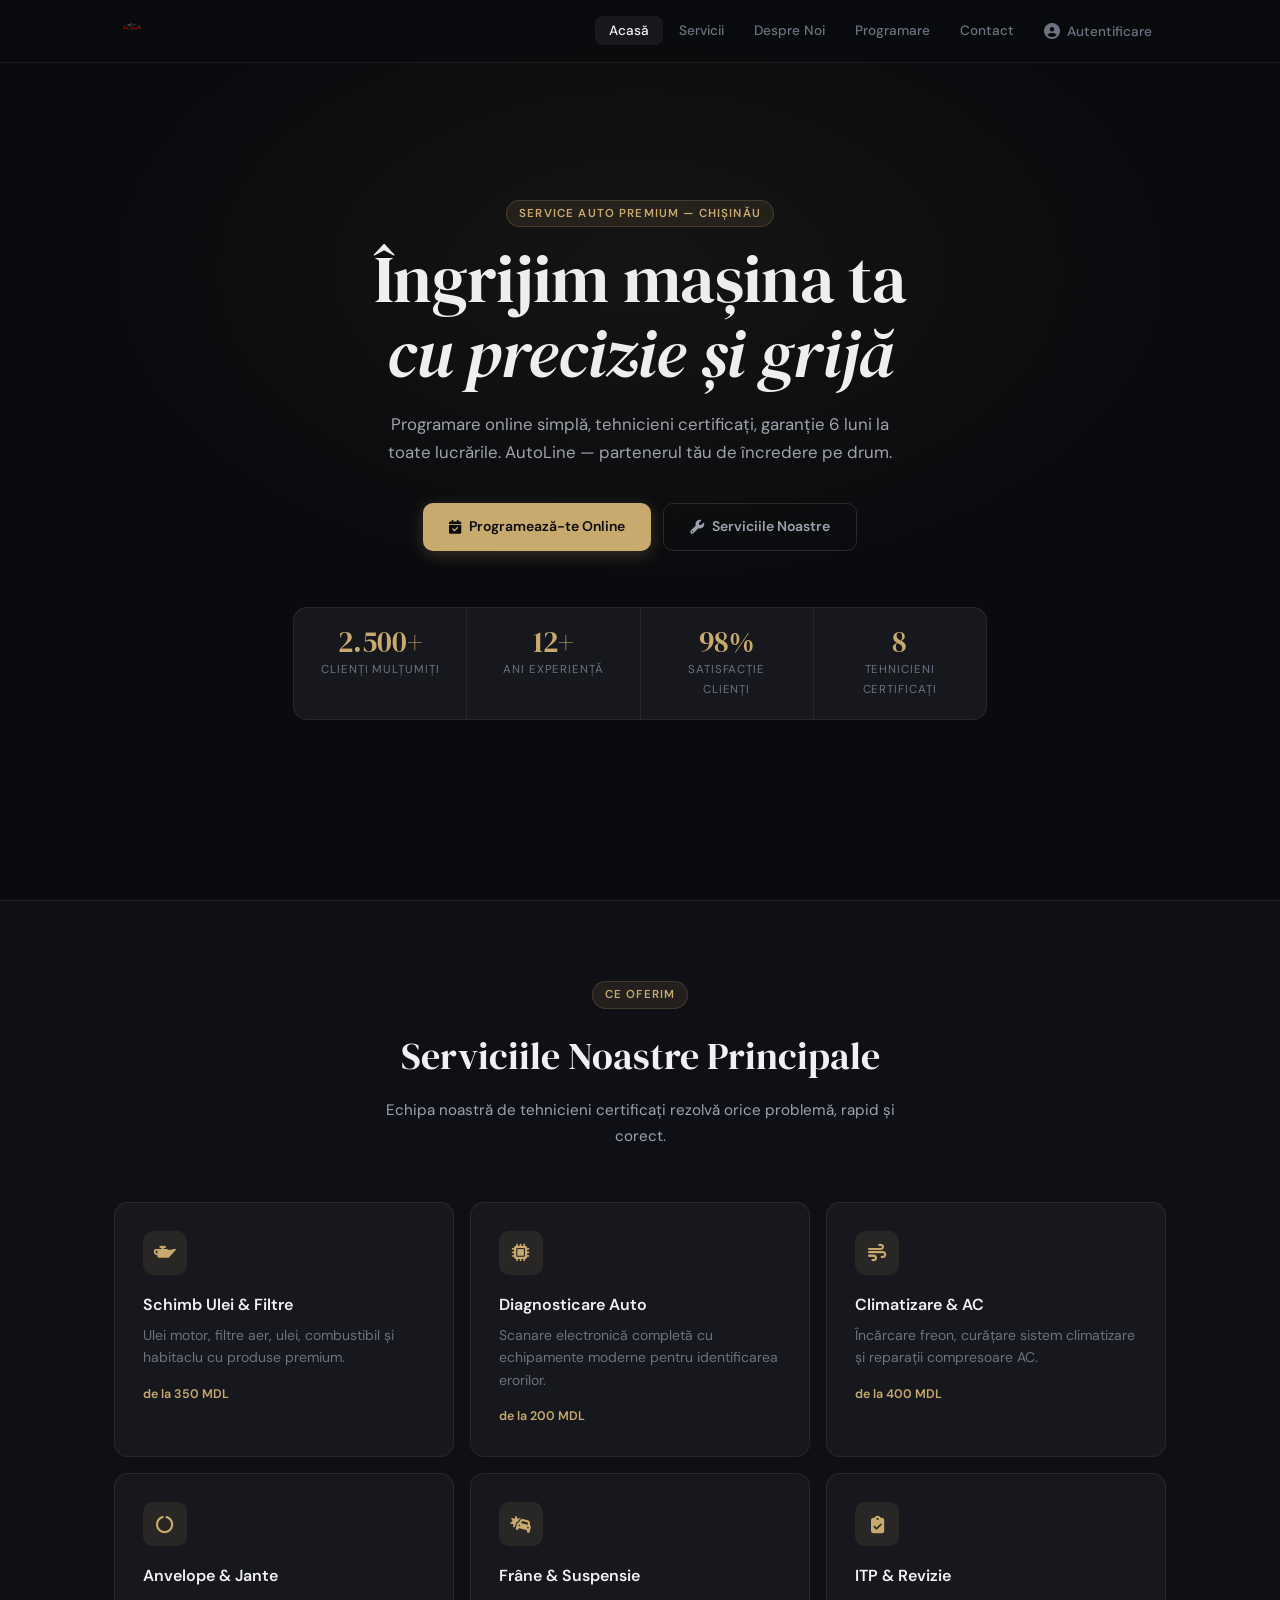
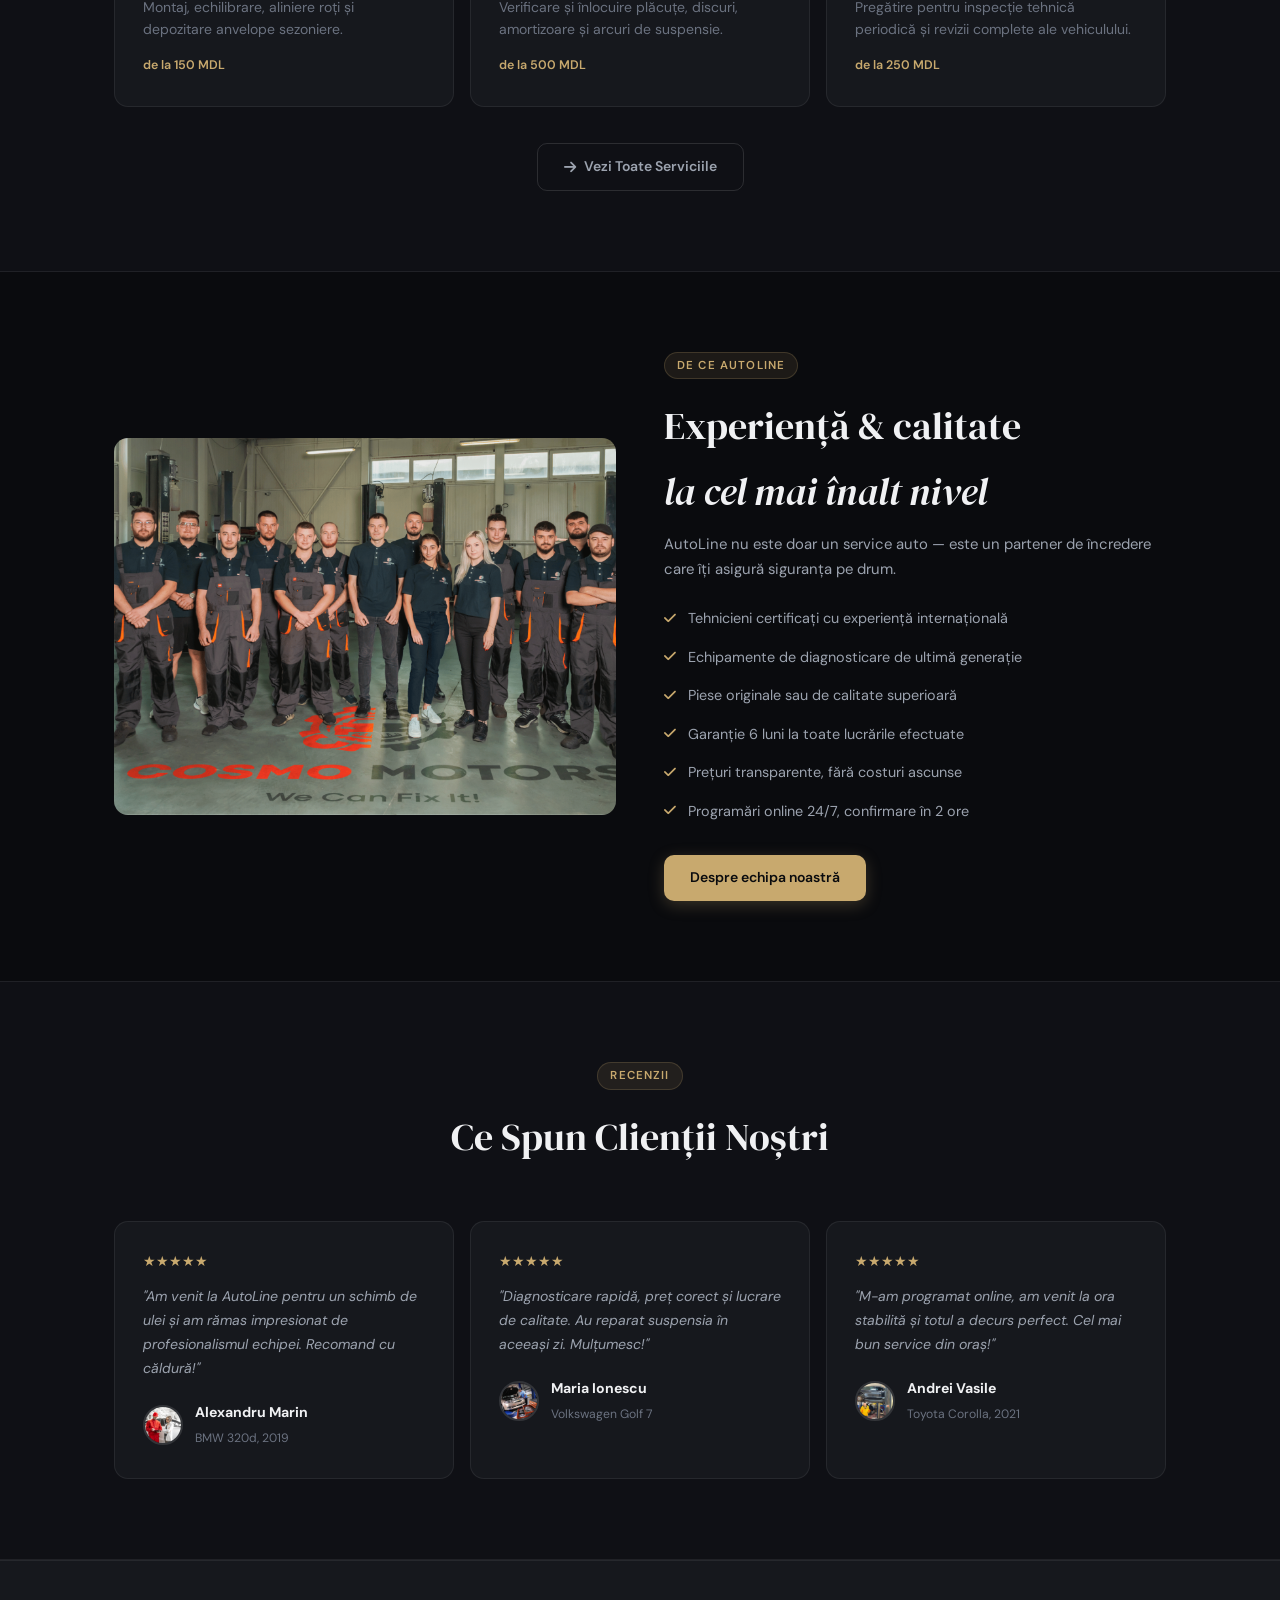
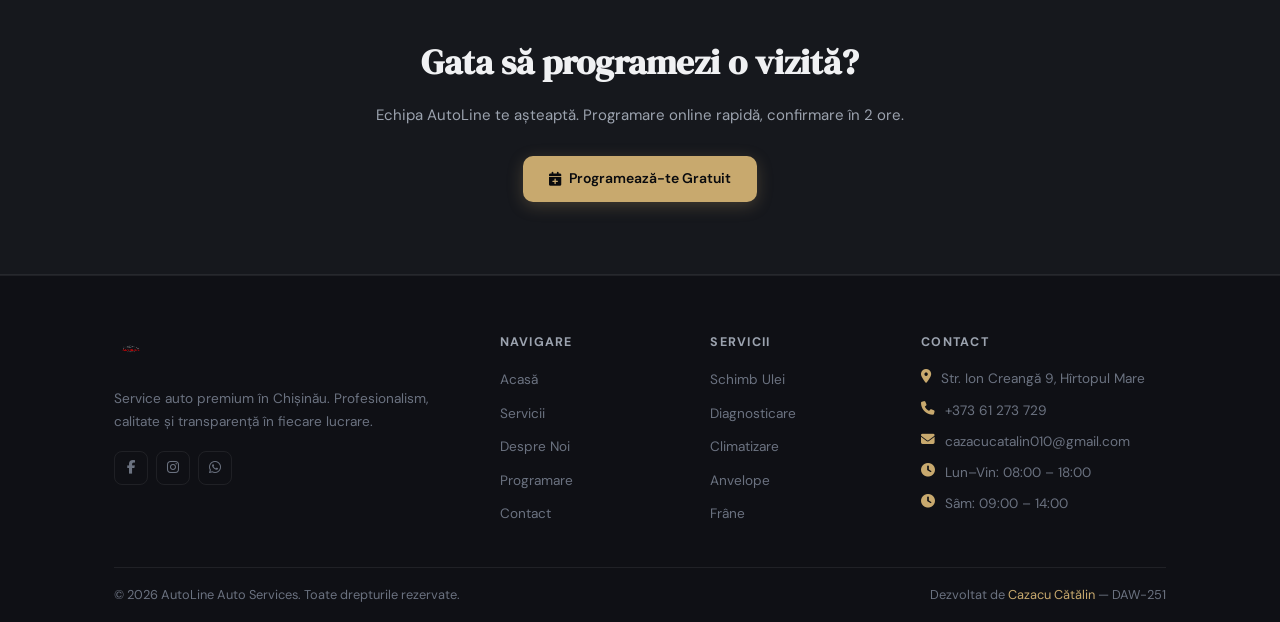
==== commit 5fff254a: "initial commit" ====
--- a/index.html
+++ b/index.html
@@ -1,1238 +1,3 @@
-<!DOCTYPE html>
-<html lang="ro">
-<head>
-  <meta charset="UTF-8"/>
-  <meta name="viewport" content="width=device-width, initial-scale=1.0"/>
-  <title>AutoLine Auto Services</title>
-  <meta name="description" content="Service auto premium în Chișinău — programări online, diagnosticare, schimb ulei, anvelope."/>
-
-  <!-- Fonts: Barlow (titluri bold/italic ca ATS) + Exo 2 (body) -->
-  <link rel="preconnect" href="https://fonts.googleapis.com"/>
-  <link rel="preconnect" href="https://fonts.gstatic.com" crossorigin/>
-  <link href="https://fonts.googleapis.com/css2?family=Barlow:ital,wght@0,400;0,600;0,700;0,800;0,900;1,700;1,800;1,900&family=Exo+2:wght@300;400;500;600&display=swap"
-        rel="stylesheet" media="print" onload="this.media='all'"/>
-  <noscript>
-    <link href="https://fonts.googleapis.com/css2?family=Barlow:ital,wght@0,400;0,600;0,700;0,800;0,900;1,700;1,800;1,900&family=Exo+2:wght@300;400;500;600&display=swap" rel="stylesheet"/>
-  </noscript>
-  <link rel="stylesheet" href="https://cdnjs.cloudflare.com/ajax/libs/font-awesome/6.4.0/css/all.min.css"/>
-  <link rel="stylesheet" href="css/style.css"/>
-
-  <style>
-    /* =======================================================
-       VARIABILE & RESET — tema neagra cu accent rosu
-    ======================================================= */
-    :root {
-      --red:      #e5192b;
-      --red-dark: #b31220;
-      --red-glow: rgba(229,25,43,0.35);
-      --bg:       #08090d;        /* Mai întunecat, ca ATS */
-      --bg2:      #0f1117;
-      --bg3:      #141720;
-      --card:     rgba(20,23,32,0.85);
-      --border:   rgba(255,255,255,0.07);
-      --white:    #ffffff;
-      --gray:     #7a7f8e;
-      --gray2:    #b0b5c3;
-      --font-heading: 'Barlow', sans-serif;
-      --font-body:    'Exo 2', sans-serif;
-      --radius: 18px;
-      --transition: all 0.3s ease;
-    }
-
-    *, *::before, *::after { box-sizing: border-box; margin: 0; padding: 0; }
-    html { scroll-behavior: smooth; }
-    body {
-      background: var(--bg);
-      color: var(--white);
-      font-family: var(--font-body);
-      font-size: 16px;
-      line-height: 1.65;
-      overflow-x: hidden;
-    }
-
-    /* Scrollbar minimalist — ca ATS */
-    ::-webkit-scrollbar { width: 5px; }
-    ::-webkit-scrollbar-track { background: var(--bg); }
-    ::-webkit-scrollbar-thumb { background: rgba(255,255,255,0.09); border-radius: 3px; }
-
-    /* =======================================================
-       SCROLL PROGRESS BAR
-    ======================================================= */
-    #scrollProgress {
-      position: fixed; top: 0; left: 0;
-      width: 0%; height: 3px;
-      background: var(--red);
-      z-index: 9999;
-      transition: width 0.08s linear;
-      box-shadow: 0 0 10px var(--red-glow);
-    }
-
-    /* =======================================================
-       BACK TO TOP
-    ======================================================= */
-    #backToTop {
-      position: fixed; bottom: 32px; right: 32px;
-      width: 46px; height: 46px;
-      background: var(--red); color: var(--white);
-      border: none; border-radius: 50%;
-      display: flex; align-items: center; justify-content: center;
-      cursor: pointer; font-size: 1rem;
-      z-index: 999; opacity: 0; transform: translateY(16px);
-      pointer-events: none;
-      transition: opacity .3s, transform .3s, background .2s;
-      box-shadow: 0 4px 20px var(--red-glow);
-    }
-    #backToTop.visible { opacity: 1; transform: translateY(0); pointer-events: all; }
-    #backToTop:hover { background: var(--red-dark); transform: translateY(-3px); }
-
-    /* =======================================================
-       METABALL CANVAS BACKGROUND — da ATS HeroBackground.tsx
-       Fixed, în spate, pointer-events none
-    ======================================================= */
-    #metaCanvas {
-      position: fixed; inset: 0;
-      width: 100%; height: 100%;
-      z-index: 0; pointer-events: none;
-    }
-
-    /* Tot ce e deasupra canvas-ului */
-    nav, section, footer, .page-hero { position: relative; z-index: 1; }
-
-    /* =======================================================
-       UTILITY
-    ======================================================= */
-    .container { max-width: 1160px; margin: 0 auto; padding: 0 24px; }
-    .text-red { color: var(--red); }
-    .section { padding: 88px 0; }
-    .center-btn { text-align: center; margin-top: 52px; }
-
-    /* =======================================================
-       GLASSMORPHISM CARD — din ATS .glass-card
-       backdrop-filter blur + border subțire
-    ======================================================= */
-    .glass-card {
-      background: var(--card);
-      backdrop-filter: blur(20px);
-      -webkit-backdrop-filter: blur(20px);
-      border: 1px solid var(--border);
-      border-radius: var(--radius);
-      /* Linia de sus strălucitoare — din ATS .card-glow::before */
-      position: relative;
-      overflow: hidden;
-      transition: border-color .3s ease, box-shadow .3s ease, transform .3s ease;
-    }
-    /* Linia gradient la topul fiecărui card */
-    .glass-card::before {
-      content: '';
-      position: absolute; top: 0; left: 0; right: 0; height: 1px;
-      background: linear-gradient(90deg, transparent, rgba(229,25,43,.3), transparent);
-      pointer-events: none;
-    }
-    .glass-card:hover {
-      border-color: rgba(229,25,43,.3);
-      box-shadow: 0 0 0 1px rgba(229,25,43,.15), 0 24px 56px rgba(0,0,0,.55);
-    }
-
-    /* Shimmer line — din ATS .shimmer-line */
-    @keyframes shimmer {
-      0%   { background-position: -200% 0; }
-      100% { background-position:  200% 0; }
-    }
-    .shimmer-line {
-      height: 1px; width: 100%;
-      background: linear-gradient(90deg, transparent, rgba(229,25,43,.2), transparent);
-      background-size: 200% 100%;
-      animation: shimmer 3s ease-in-out infinite;
-      border-radius: 999px;
-    }
-
-    /* =======================================================
-       BUTOANE
-    ======================================================= */
-    .btn {
-      display: inline-flex; align-items: center; gap: 8px;
-      padding: 13px 30px; border-radius: 10px;
-      font-family: var(--font-heading); font-size: .93rem;
-      font-weight: 700; letter-spacing: .06em;
-      text-decoration: none; cursor: pointer; border: none;
-      transition: transform .25s ease, box-shadow .25s ease, filter .25s ease, background .2s;
-      text-transform: uppercase;
-    }
-    /* btn-primary — gradient roșu, glow, ca ATS landing-primary-btn */
-    .btn-primary {
-      background: linear-gradient(135deg, #f04050 0%, var(--red) 65%, var(--red) 100%);
-      color: var(--white);
-      border: 1px solid rgba(229,25,43,.3);
-      box-shadow: 0 10px 28px rgba(229,25,43,.3), inset 0 1px 0 rgba(255,255,255,.12);
-    }
-    .btn-primary:hover {
-      transform: translateY(-2px); filter: brightness(1.06);
-      box-shadow: 0 14px 36px rgba(229,25,43,.42), 0 0 24px rgba(229,25,43,.2);
-    }
-    /* btn-outline — ghost button, ca ATS landing-ghost-btn */
-    .btn-outline {
-      background: rgba(255,255,255,.06); color: var(--white);
-      border: 1px solid rgba(255,255,255,.13);
-      box-shadow: inset 0 1px 0 rgba(255,255,255,.04);
-    }
-    .btn-outline:hover {
-      transform: translateY(-2px);
-      background: rgba(255,255,255,.10);
-      border-color: rgba(255,255,255,.22);
-      box-shadow: 0 8px 24px rgba(0,0,0,.3);
-    }
-    .btn-large { padding: 16px 44px; font-size: 1rem; }
-
-    /* =======================================================
-       SECTION HEADER
-    ======================================================= */
-    .section-tag {
-      display: inline-block;
-      background: rgba(229,25,43,.1);
-      color: var(--red);
-      border: 1px solid rgba(229,25,43,.25);
-      padding: 4px 16px; border-radius: 999px;
-      font-size: .75rem; font-weight: 700;
-      letter-spacing: .12em; text-transform: uppercase; margin-bottom: 12px;
-    }
-    .section-header { text-align: center; margin-bottom: 56px; }
-    .section-title {
-      font-family: var(--font-heading);
-      font-size: clamp(1.8rem, 4vw, 2.8rem);
-      font-weight: 900; line-height: 1.1; margin-bottom: 14px;
-    }
-    .section-subtitle { color: var(--gray); max-width: 580px; margin: 0 auto; }
-
-    /* =======================================================
-       REVEAL ANIMATIONS
-       — Inspirat din ATS .section-reveal cu blur
-    ======================================================= */
-    .reveal {
-      opacity: 0;
-      transform: translate3d(0, 36px, 0);
-      filter: blur(8px);
-      transition: opacity .8s cubic-bezier(.16,1,.3,1),
-                  transform .8s cubic-bezier(.16,1,.3,1),
-                  filter .8s cubic-bezier(.16,1,.3,1);
-      will-change: opacity, transform, filter;
-    }
-    .reveal.visible { opacity: 1; transform: translate3d(0,0,0); filter: blur(0); }
-    .reveal-d1 { transition-delay: 120ms; }
-    .reveal-d2 { transition-delay: 220ms; }
-    .reveal-d3 { transition-delay: 320ms; }
-    .reveal-d4 { transition-delay: 420ms; }
-    .reveal-d5 { transition-delay: 520ms; }
-
-    /* =======================================================
-       NAVBAR
-    ======================================================= */
-    .navbar {
-      position: fixed; top: 12px; left: 50%; transform: translateX(-50%);
-      width: calc(100% - 32px); max-width: 1200px;
-      z-index: 1000;
-      /* Ca ATS landing-nav-shell: pill flotant cu blur */
-      background: rgba(8,9,13,.78);
-      backdrop-filter: blur(20px);
-      -webkit-backdrop-filter: blur(20px);
-      border: 1px solid rgba(255,255,255,.07);
-      border-radius: var(--radius);
-      box-shadow: 0 18px 60px rgba(5,6,10,.35), inset 0 1px 0 rgba(255,255,255,.03);
-      padding: 0 20px;
-      transition: var(--transition);
-    }
-    .navbar.scrolled { box-shadow: 0 24px 72px rgba(0,0,0,.55), inset 0 1px 0 rgba(255,255,255,.04); }
-    .nav-container { display: flex; align-items: center; justify-content: space-between; height: 56px; }
-    .nav-logo .logo-img { height: 42px; object-fit: contain; }
-    .nav-links { display: flex; align-items: center; gap: 4px; list-style: none; }
-    .nav-link {
-      color: var(--gray); text-decoration: none;
-      padding: 7px 14px; border-radius: 8px;
-      font-family: var(--font-heading); font-weight: 700;
-      font-size: .75rem; letter-spacing: .12em; text-transform: uppercase;
-      transition: color .2s, background .2s;
-    }
-    .nav-link:hover, .nav-link.active { color: var(--white); background: rgba(255,255,255,.07); }
-    .nav-admin { color: var(--red) !important; border: 1px solid rgba(229,25,43,.25); }
-    .nav-admin:hover { background: rgba(229,25,43,.12) !important; }
-    .hamburger { display: none; flex-direction: column; gap: 5px; background: none; border: none; cursor: pointer; padding: 4px; }
-    .hamburger span { display: block; width: 22px; height: 2px; background: var(--white); border-radius: 2px; transition: var(--transition); }
-
-    /* =======================================================
-       HERO
-    ======================================================= */
-    .hero {
-      min-height: 100vh;
-      display: flex; align-items: center;
-      padding: 110px 48px 100px;
-      max-width: 1160px; margin: 0 auto;
-      gap: 64px;
-      /* Tăietură diagonală în jos — separă hero de services */
-      clip-path: polygon(0 0, 100% 0, 100% 93%, 0 100%);
-      padding-bottom: 140px;
-    }
-    /* Glow radial subtil în hero — ca ATS HeroSection radial */
-    .hero::after {
-      content: '';
-      position: absolute; inset: 0;
-      background: radial-gradient(ellipse 70% 55% at 50% 25%, rgba(229,25,43,.08) 0%, transparent 68%),
-                  radial-gradient(ellipse 50% 35% at 15% 75%, rgba(229,25,43,.05) 0%, transparent 60%);
-      pointer-events: none; z-index: 0;
-    }
-    .hero-content { flex: 1; position: relative; z-index: 1; }
-    .hero-image   { flex: 1; display: flex; justify-content: center; position: relative; z-index: 1; }
-
-    /* Hero stagger — stare inițiala */
-    .hero-animate {
-      opacity: 0; transform: translateY(26px);
-      transition: opacity .72s ease var(--d, 0s), transform .72s ease var(--d, 0s);
-    }
-    .hero-animate.from-right {
-      transform: translateX(38px);
-      transition: opacity .82s ease var(--d, 0s), transform .82s ease var(--d, 0s);
-    }
-    .hero-animate.visible { opacity: 1; transform: translate(0,0); }
-
-    /* Tag cu typewriter cursor */
-    .hero-tag {
-      display: inline-flex; align-items: center; gap: 8px;
-      background: rgba(229,25,43,.08); color: var(--red);
-      border: 1px solid rgba(229,25,43,.22);
-      padding: 5px 16px; border-radius: 999px;
-      font-family: var(--font-heading); font-size: .78rem;
-      font-weight: 700; letter-spacing: .12em; text-transform: uppercase;
-      margin-bottom: 18px;
-      border-right: 2px solid var(--red); /* cursorul typewriter */
-      white-space: nowrap; overflow: hidden;
-    }
-    @keyframes blink { 0%,100% { border-color: var(--red); } 50% { border-color: transparent; } }
-    .hero-tag.typing-done { animation: blink .8s step-end infinite; }
-
-    /* Titlu hero — Barlow Black Italic ca ATS */
-    .hero-title {
-      font-family: var(--font-heading);
-      font-size: clamp(2.6rem, 6vw, 4.4rem);
-      font-weight: 900; font-style: italic;
-      line-height: .96; margin-bottom: 20px;
-      letter-spacing: -.01em;
-    }
-    .hero-subtitle { color: var(--gray); font-size: 1.05rem; margin-bottom: 36px; max-width: 480px; }
-    .hero-buttons { display: flex; gap: 14px; flex-wrap: wrap; margin-bottom: 52px; }
-
-    /* Stats cu counter animat */
-    .hero-stats { display: flex; gap: 40px; flex-wrap: wrap; }
-    .stat { display: flex; flex-direction: column; }
-    .stat-num {
-      font-family: var(--font-heading);
-      font-size: 2rem; font-weight: 900; color: var(--red); line-height: 1;
-    }
-    .stat-label { font-size: .7rem; color: var(--gray); margin-top: 4px; letter-spacing: .1em; text-transform: uppercase; }
-
-    /* Imaginea hero */
-    .hero-img-wrapper { position: relative; max-width: 480px; width: 100%; }
-    .hero-car-img {
-      width: 100%; border-radius: var(--radius);
-      object-fit: cover; aspect-ratio: 4/3; display: block;
-      border: 1px solid var(--border);
-    }
-    /* Badge-uri flotante */
-    .floating-badge {
-      position: absolute;
-      background: rgba(15,17,23,.96);
-      border: 1px solid var(--border);
-      backdrop-filter: blur(12px);
-      padding: 9px 16px; border-radius: 999px;
-      display: flex; align-items: center; gap: 8px;
-      font-size: .82rem; font-weight: 700; white-space: nowrap;
-      animation: float 3s ease-in-out infinite;
-    }
-    .badge-1 { top: 18px; left: -18px; color: #4ade80; }
-    .badge-1 i { color: #4ade80; }
-    .badge-2 { bottom: 28px; right: -8px; animation-delay: 1.5s; }
-    @keyframes float { 0%,100%{transform:translateY(0)} 50%{transform:translateY(-9px)} }
-
-    /* =======================================================
-       ANIMATED COUNTERS BAND — din ATS AnimatedCounters.tsx
-       4 statistici mari cu counter animat la scroll
-    ======================================================= */
-    .counters-band {
-      border-top: 1px solid var(--border);
-      border-bottom: 1px solid var(--border);
-      padding: 56px 0;
-      background: rgba(255,255,255,.015);
-    }
-    .counters-grid {
-      display: grid; grid-template-columns: repeat(4, 1fr); gap: 24px; text-align: center;
-    }
-    .counter-item .big-num {
-      font-family: var(--font-heading);
-      font-size: 2.8rem; font-weight: 900; font-style: italic;
-      color: var(--red); line-height: 1; display: block;
-    }
-    .counter-item .big-label {
-      font-size: .68rem; font-weight: 700; letter-spacing: .14em;
-      text-transform: uppercase; color: var(--gray); margin-top: 6px;
-    }
-
-    /* =======================================================
-       SERVICES GRID
-    ======================================================= */
-    .services-grid {
-      display: grid; grid-template-columns: repeat(auto-fit, minmax(300px, 1fr)); gap: 22px;
-    }
-    .service-card {
-      background: var(--card);
-      backdrop-filter: blur(20px);
-      -webkit-backdrop-filter: blur(20px);
-      border: 1px solid var(--border);
-      border-radius: var(--radius); padding: 30px;
-      position: relative; overflow: hidden;
-      transition: transform .35s ease, box-shadow .35s ease, border-color .35s ease;
-    }
-    /* Linia de sus */
-    .service-card::before {
-      content: ''; position: absolute; top: 0; left: 0; right: 0; height: 1px;
-      background: linear-gradient(90deg, transparent, rgba(229,25,43,.3), transparent);
-    }
-    .service-card:hover {
-      border-color: rgba(229,25,43,.45);
-      box-shadow: 0 0 0 1px rgba(229,25,43,.2), 0 24px 54px rgba(0,0,0,.5);
-      transform: translateY(-9px);
-    }
-    .service-icon {
-      width: 52px; height: 52px;
-      background: rgba(229,25,43,.1); border-radius: 12px;
-      display: flex; align-items: center; justify-content: center;
-      font-size: 1.3rem; color: var(--red);
-      margin-bottom: 18px;
-      transition: transform .3s ease, background .3s ease;
-    }
-    .service-card:hover .service-icon { transform: scale(1.18); background: rgba(229,25,43,.2); }
-    .service-card h3 { font-family: var(--font-heading); font-size: 1.2rem; font-weight: 800; margin-bottom: 8px; }
-    .service-card p { color: var(--gray); font-size: .88rem; margin-bottom: 18px; }
-    .service-link {
-      color: var(--red); text-decoration: none; font-weight: 700; font-size: .86rem;
-      display: inline-flex; align-items: center; gap: 6px; transition: gap .3s;
-      font-family: var(--font-heading); letter-spacing: .05em; text-transform: uppercase;
-    }
-    .service-link:hover { gap: 12px; }
-    /* Shimmer bottom — din ATS FeaturesSection */
-    .service-card .shimmer-line { margin-top: 18px; }
-
-    /* Stat mic în dreapta sus card serviciu — ca ATS features stat */
-    .service-stat {
-      position: absolute; top: 20px; right: 20px; text-align: right;
-    }
-    .service-stat-num {
-      font-family: var(--font-heading); font-size: 1.1rem; font-weight: 900;
-      color: var(--red); line-height: 1;
-    }
-    .service-stat-lbl {
-      font-size: .65rem; color: var(--gray); letter-spacing: .1em;
-      text-transform: uppercase; display: block; margin-top: 2px;
-    }
-
-    /* =======================================================
-       COMPARISON TABLE — din ATS ComparisonTable.tsx
-       Adaptată pentru service auto
-    ======================================================= */
-    .comparison-section { padding: 88px 0; }
-    .comparison-table-wrap { overflow-x: auto; }
-    .comp-table { width: 100%; border-collapse: collapse; font-size: .88rem; }
-    .comp-table th {
-      padding: 16px; text-align: center;
-      font-family: var(--font-heading); font-weight: 800;
-      font-size: .78rem; letter-spacing: .1em; text-transform: uppercase;
-      border-bottom: 1px solid rgba(255,255,255,.08);
-    }
-    .comp-table th:first-child { text-align: left; color: var(--gray); }
-    .comp-table th.hl { color: var(--red); }
-    .comp-table td {
-      padding: 14px 16px; border-bottom: 1px solid rgba(255,255,255,.05);
-      color: var(--gray2); text-align: center;
-    }
-    .comp-table td:first-child {
-      text-align: left; color: rgba(255,255,255,.75);
-      font-size: .82rem; letter-spacing: .03em;
-      font-family: 'Roboto Mono', monospace;
-    }
-    .comp-table tr:nth-child(even) td { background: rgba(255,255,255,.018); }
-    /* Bifă verde / X roșu */
-    .tick { color: #4ade80; font-size: 1rem; }
-    .cross { color: rgba(229,25,43,.45); font-size: 1rem; }
-
-    /* =======================================================
-       WHY US
-    ======================================================= */
-    .why-us { background: rgba(255,255,255,.018); border-top: 1px solid var(--border); }
-    .why-us-inner { display: flex; gap: 64px; align-items: center; }
-    .why-us-image { flex: 1; position: relative; }
-    .why-us-image img {
-      width: 100%; border-radius: var(--radius);
-      object-fit: cover; aspect-ratio: 4/3;
-      border: 1px solid var(--border);
-    }
-    .review-box {
-      position: absolute; bottom: -22px; right: -22px;
-      background: var(--bg3); border: 1px solid var(--border);
-      padding: 18px 22px; border-radius: 12px; max-width: 210px;
-      box-shadow: 0 8px 32px rgba(0,0,0,.5);
-    }
-    .review-box p { font-size: .82rem; margin: 6px 0; color: var(--gray2); font-style: italic; }
-    .review-box span { font-size: .75rem; color: var(--gray); }
-    .why-us-content { flex: 1; }
-    .why-us-content p { color: var(--gray); margin-bottom: 22px; }
-    .advantages-list { list-style: none; margin-bottom: 30px; display: flex; flex-direction: column; gap: 11px; }
-    .advantages-list li {
-      display: flex; align-items: center; gap: 12px;
-      color: var(--gray2); font-size: .93rem;
-    }
-    .advantages-list li i { color: var(--red); font-size: .95rem; flex-shrink: 0; }
-
-    /* =======================================================
-       TESTIMONIALE
-    ======================================================= */
-    .testimonials-grid {
-      display: grid; grid-template-columns: repeat(auto-fit, minmax(280px, 1fr)); gap: 22px;
-    }
-    .testimonial-card {
-      background: var(--card); backdrop-filter: blur(20px);
-      border: 1px solid var(--border); border-radius: var(--radius); padding: 30px;
-      position: relative; overflow: hidden;
-      transition: transform .3s ease, border-color .3s ease, box-shadow .3s ease;
-    }
-    .testimonial-card::before {
-      content: ''; position: absolute; top: 0; left: 0; right: 0; height: 1px;
-      background: linear-gradient(90deg, transparent, rgba(229,25,43,.25), transparent);
-    }
-    .testimonial-card:hover {
-      transform: translateY(-7px);
-      border-color: rgba(229,25,43,.28);
-      box-shadow: 0 18px 48px rgba(0,0,0,.4);
-    }
-    .testimonial-stars { font-size: 1rem; margin-bottom: 14px; }
-    .testimonial-card p { color: var(--gray); font-style: italic; margin-bottom: 22px; line-height: 1.7; font-size: .9rem; }
-    .testimonial-author { display: flex; align-items: center; gap: 12px; }
-    .author-img {
-      width: 46px; height: 46px; border-radius: 50%; object-fit: cover;
-      border: 2px solid var(--red); background: var(--bg3);
-    }
-    .testimonial-author strong { display: block; font-weight: 700; font-size: .92rem; }
-    .testimonial-author span { font-size: .77rem; color: var(--gray); }
-
-    /* =======================================================
-       CTA BAND — cu noise texture (din ATS)
-    ======================================================= */
-    .cta-band {
-      background: linear-gradient(135deg, rgba(50,5,10,.95) 0%, rgba(12,12,18,.98) 50%, rgba(50,5,10,.95) 100%);
-      border-top: 1px solid rgba(229,25,43,.18);
-      border-bottom: 1px solid rgba(229,25,43,.18);
-      padding: 88px 24px; text-align: center; position: relative; overflow: hidden;
-    }
-    /* Noise texture overlay */
-    .cta-band::before {
-      content: ''; position: absolute; inset: 0;
-      background-image: url("data:image/svg+xml,%3Csvg xmlns='http://www.w3.org/2000/svg' width='300' height='300'%3E%3Cfilter id='n'%3E%3CfeTurbulence type='fractalNoise' baseFrequency='0.75' numOctaves='4' stitchTiles='stitch'/%3E%3C/filter%3E%3Crect width='300' height='300' filter='url(%23n)' opacity='1'/%3E%3C/svg%3E");
-      opacity: .045; pointer-events: none; z-index: 0;
-    }
-    .cta-band .container { position: relative; z-index: 1; }
-    .cta-band h2 {
-      font-family: var(--font-heading); font-size: clamp(1.8rem,4vw,2.8rem);
-      font-weight: 900; font-style: italic; margin-bottom: 12px;
-    }
-    .cta-band p { color: var(--gray); margin-bottom: 32px; font-size: 1.05rem; }
-
-    /* =======================================================
-       FOOTER
-    ======================================================= */
-    .footer { background: #050508; border-top: 1px solid var(--border); padding: 64px 0 0; }
-    .footer-grid { display: grid; grid-template-columns: 2fr 1fr 1fr 1.5fr; gap: 40px; margin-bottom: 48px; }
-    .footer-logo { height: 42px; object-fit: contain; margin-bottom: 14px; }
-    .footer-col p { color: var(--gray); font-size: .88rem; line-height: 1.7; margin-bottom: 20px; }
-    .footer-col h4 {
-      font-family: var(--font-heading); font-size: .88rem; font-weight: 800;
-      text-transform: uppercase; letter-spacing: .1em; margin-bottom: 18px; color: var(--white);
-    }
-    .footer-col ul { list-style: none; display: flex; flex-direction: column; gap: 9px; }
-    .footer-col ul li a {
-      color: var(--gray); text-decoration: none; font-size: .88rem; transition: color .2s;
-    }
-    .footer-col ul li a:hover { color: var(--red); }
-    .contact-list li { display: flex; align-items: flex-start; gap: 10px; color: var(--gray); font-size: .88rem; }
-    .contact-list li i { color: var(--red); margin-top: 3px; flex-shrink: 0; }
-    .social-links { display: flex; gap: 10px; }
-    .social-links a {
-      width: 38px; height: 38px; background: rgba(255,255,255,.05);
-      border: 1px solid var(--border); border-radius: 8px;
-      display: flex; align-items: center; justify-content: center;
-      color: var(--gray); text-decoration: none; font-size: .95rem;
-      transition: var(--transition);
-    }
-    .social-links a:hover { background: var(--red); color: var(--white); border-color: var(--red); }
-    .footer-bottom {
-      border-top: 1px solid var(--border); padding: 18px 0;
-      display: flex; justify-content: space-between; flex-wrap: wrap; gap: 8px;
-    }
-    .footer-bottom p { color: var(--gray); font-size: .82rem; }
-
-    /* =======================================================
-       RESPONSIVE
-    ======================================================= */
-    @media (max-width: 900px) {
-      .hero { flex-direction: column; padding: 100px 24px 80px; text-align: center; clip-path: polygon(0 0,100% 0,100% 97%,0 100%); }
-      .hero-buttons { justify-content: center; }
-      .hero-stats { justify-content: center; }
-      .hero::after { display: none; }
-      .why-us-inner { flex-direction: column; }
-      .review-box { position: static; margin-top: 14px; max-width: 100%; }
-      .footer-grid { grid-template-columns: 1fr 1fr; }
-      .counters-grid { grid-template-columns: repeat(2,1fr); }
-    }
-    @media (max-width: 600px) {
-      .nav-links {
-        display: none; position: fixed; top: 80px; left: 12px; right: 12px;
-        background: rgba(8,9,13,.97); backdrop-filter: blur(20px);
-        flex-direction: column; padding: 16px; border-radius: 14px;
-        border: 1px solid var(--border); gap: 3px;
-      }
-      .nav-links.open { display: flex; }
-      .hamburger { display: flex; }
-      .footer-grid { grid-template-columns: 1fr; }
-      .counters-grid { grid-template-columns: 1fr 1fr; }
-      .comp-table td, .comp-table th { padding: 11px 10px; }
-    }
-  </style>
-</head>
-<body>
-
-  <!-- Bara progres scroll -->
-  <div id="scrollProgress"></div>
-  <!-- Buton inapoi sus -->
-  <button id="backToTop" aria-label="Inapoi sus"><i class="fas fa-chevron-up"></i></button>
-
-  <!-- ==========================================================
-       METABALL CANVAS BACKGROUND
-       Înlocuiește bulele simple cu câmpul metaball din ATS
-       (HeroBackground.tsx portat în vanilla JS)
-  ========================================================== -->
-  <canvas id="metaCanvas"></canvas>
-
-  <!-- NAVBAR — pill flotant ca ATS LandingNavbar -->
-  <nav class="navbar" id="navbar">
-    <div class="nav-container">
-      <a href="index.html" class="nav-logo">
-        <img src="poze/AutoLine-removebg.jpg" alt="AutoLine" class="logo-img"/>
-      </a>
-      <ul class="nav-links" id="navLinks">
-        <li><a href="index.html"      class="nav-link active">Acasa</a></li>
-        <li><a href="servicii.html"   class="nav-link">Servicii</a></li>
-        <li><a href="despre.html"     class="nav-link">Despre Noi</a></li>
-        <li><a href="programare.html" class="nav-link">Programare</a></li>
-        <li><a href="contact.html"    class="nav-link">Contact</a></li>
-        <li><a href="admin.html"      class="nav-link nav-admin"><i class="fas fa-lock"></i> Admin</a></li>
-      </ul>
-      <button class="hamburger" id="hamburger" aria-label="Meniu">
-        <span></span><span></span><span></span>
-      </button>
-    </div>
-  </nav>
-
-  <!-- ==========================================================
-       HERO — stagger + typewriter + counters + diagonal clip
-  ========================================================== -->
-  <section class="hero" id="home">
-    <div class="hero-content">
-      <!-- Typewriter tag — cursorul clipitor e adaugat de JS dupa terminare -->
-      <span class="hero-tag hero-animate" style="--d:0s" id="heroTag">Service Auto Premium</span>
-
-      <!-- Titlu Barlow Black Italic — ca ATS PRECISION / ALGORITHMS -->
-      <h1 class="hero-title hero-animate" style="--d:.16s">
-        Ingrijim <span class="text-red">Masina Ta</span><br/>
-        Cu Pasiune &amp; Precizie
-      </h1>
-
-      <p class="hero-subtitle hero-animate" style="--d:.32s">
-        AutoLine ofera servicii auto de cea mai inalta calitate.<br/>
-        Programeaza-te online si lasa specialistii sa aiba grija de vehiculul tau.
-      </p>
-
-      <div class="hero-buttons hero-animate" style="--d:.48s">
-        <a href="programare.html" class="btn btn-primary">
-          <i class="fas fa-calendar-check"></i> Programeaza-te Acum
-        </a>
-        <a href="servicii.html" class="btn btn-outline">
-          <i class="fas fa-tools"></i> Vezi Serviciile
-        </a>
-      </div>
-
-      <!-- Stats cu .hero-counter animate de JS ca AnimatedCounters.tsx -->
-      <div class="hero-stats hero-animate" style="--d:.64s">
-        <div class="stat">
-          <span class="stat-num"><span class="hero-counter" data-target="2500">0</span>+</span>
-          <span class="stat-label">Clienti Multumiti</span>
-        </div>
-        <div class="stat">
-          <span class="stat-num"><span class="hero-counter" data-target="12">0</span>+</span>
-          <span class="stat-label">Ani Experienta</span>
-        </div>
-        <div class="stat">
-          <span class="stat-num"><span class="hero-counter" data-target="98">0</span>%</span>
-          <span class="stat-label">Satisfactie</span>
-        </div>
-      </div>
-    </div>
-
-    <!-- Imaginea vine din dreapta -->
-    <div class="hero-image hero-animate from-right" style="--d:.2s">
-      <div class="hero-img-wrapper">
-        <img src="poze/exterior.jpg" alt="Masina AutoLine" class="hero-car-img"/>
-        <div class="floating-badge badge-1">
-          <i class="fas fa-shield-alt"></i><span>Garantie 6 luni</span>
-        </div>
-        <div class="floating-badge badge-2">
-          <i class="fas fa-star"></i><span>4.9 / 5</span>
-        </div>
-      </div>
-    </div>
-  </section>
-
-  <!-- ==========================================================
-       ANIMATED COUNTERS BAND — 4 stats mari ca AnimatedCounters.tsx
-       data-target = valoarea finala, data-prefix/suffix = decoratii
-  ========================================================== -->
-  <div class="counters-band">
-    <div class="container">
-      <div class="counters-grid">
-        <div class="counter-item reveal">
-          <span class="big-num"><span class="band-counter" data-target="15000">0</span>+</span>
-          <span class="big-label">Lucrari Efectuate</span>
-        </div>
-        <div class="counter-item reveal reveal-d1">
-          <span class="big-num"><span class="band-counter" data-target="2500">0</span>+</span>
-          <span class="big-label">Clienti Multumiti</span>
-        </div>
-        <div class="counter-item reveal reveal-d2">
-          <span class="big-num"><span class="band-counter" data-target="12">0</span>+</span>
-          <span class="big-label">Ani Experienta</span>
-        </div>
-        <div class="counter-item reveal reveal-d3">
-          <span class="big-num"><span class="band-counter" data-target="8">0</span></span>
-          <span class="big-label">Tehnicieni Certificati</span>
-        </div>
-      </div>
-    </div>
-  </div>
-
-  <!-- ==========================================================
-       SERVICES PREVIEW — cu stat mic in colt si shimmer bottom
-  ========================================================== -->
-  <section class="section">
-    <div class="container">
-      <div class="section-header reveal">
-        <span class="section-tag">Ce Oferim</span>
-        <h2 class="section-title">Serviciile Noastre <span class="text-red">Principale</span></h2>
-        <p class="section-subtitle">Echipa noastra de tehnicieni certificati este pregatita sa rezolve orice problema</p>
-      </div>
-      <div class="services-grid">
-        <!-- Card 1 -->
-        <div class="service-card reveal">
-          <div class="service-stat">
-            <span class="service-stat-num">350+</span>
-            <span class="service-stat-lbl">MDL</span>
-          </div>
-          <div class="service-icon"><i class="fas fa-oil-can"></i></div>
-          <h3>Schimb Ulei &amp; Filtre</h3>
-          <p>Schimb de ulei motor, filtre aer, ulei, combustibil si habitaclu cu produse premium.</p>
-          <a href="servicii.html" class="service-link">Afla mai mult <i class="fas fa-arrow-right"></i></a>
-          <div class="shimmer-line"></div>
-        </div>
-        <!-- Card 2 -->
-        <div class="service-card reveal reveal-d1">
-          <div class="service-stat">
-            <span class="service-stat-num">200+</span>
-            <span class="service-stat-lbl">MDL</span>
-          </div>
-          <div class="service-icon"><i class="fas fa-microchip"></i></div>
-          <h3>Diagnosticare Auto</h3>
-          <p>Scanare electronica completa cu echipamente moderne pentru identificarea erorilor.</p>
-          <a href="servicii.html" class="service-link">Afla mai mult <i class="fas fa-arrow-right"></i></a>
-          <div class="shimmer-line"></div>
-        </div>
-        <!-- Card 3 -->
-        <div class="service-card reveal reveal-d2">
-          <div class="service-stat">
-            <span class="service-stat-num">400+</span>
-            <span class="service-stat-lbl">MDL</span>
-          </div>
-          <div class="service-icon"><i class="fas fa-wind"></i></div>
-          <h3>Climatizare &amp; AC</h3>
-          <p>Incarcare freon, curatare sistem de climatizare si reparatii compresoare AC.</p>
-          <a href="servicii.html" class="service-link">Afla mai mult <i class="fas fa-arrow-right"></i></a>
-          <div class="shimmer-line"></div>
-        </div>
-        <!-- Card 4 -->
-        <div class="service-card reveal reveal-d3">
-          <div class="service-stat">
-            <span class="service-stat-num">150+</span>
-            <span class="service-stat-lbl">MDL</span>
-          </div>
-          <div class="service-icon"><i class="fas fa-circle-notch"></i></div>
-          <h3>Anvelope &amp; Jante</h3>
-          <p>Montaj, echilibrare, aliniere roti si depozitare anvelope sezoniere.</p>
-          <a href="servicii.html" class="service-link">Afla mai mult <i class="fas fa-arrow-right"></i></a>
-          <div class="shimmer-line"></div>
-        </div>
-        <!-- Card 5 -->
-        <div class="service-card reveal reveal-d4">
-          <div class="service-stat">
-            <span class="service-stat-num">500+</span>
-            <span class="service-stat-lbl">MDL</span>
-          </div>
-          <div class="service-icon"><i class="fas fa-dot-circle"></i></div>
-          <h3>Frane &amp; Suspensie</h3>
-          <p>Verificare si inlocuire placute, discuri, amortizoare si arcuri de suspensie.</p>
-          <a href="servicii.html" class="service-link">Afla mai mult <i class="fas fa-arrow-right"></i></a>
-          <div class="shimmer-line"></div>
-        </div>
-        <!-- Card 6 -->
-        <div class="service-card reveal reveal-d5">
-          <div class="service-stat">
-            <span class="service-stat-num">250+</span>
-            <span class="service-stat-lbl">MDL</span>
-          </div>
-          <div class="service-icon"><i class="fas fa-clipboard-check"></i></div>
-          <h3>ITP &amp; Revizie</h3>
-          <p>Pregatire pentru inspectie tehnica periodica si revizii complete ale vehiculului.</p>
-          <a href="servicii.html" class="service-link">Afla mai mult <i class="fas fa-arrow-right"></i></a>
-          <div class="shimmer-line"></div>
-        </div>
-      </div>
-      <div class="center-btn">
-        <a href="servicii.html" class="btn btn-primary">Vezi Toate Serviciile</a>
-      </div>
-    </div>
-  </section>
-
-  <!-- ==========================================================
-       COMPARISON TABLE — din ATS ComparisonTable.tsx
-       Adaptat pentru AutoLine vs Alte Service-uri vs DIY
-  ========================================================== -->
-  <section class="comparison-section">
-    <div class="container">
-      <div class="section-header reveal">
-        <span class="section-tag">De Ce Noi?</span>
-        <h2 class="section-title">AutoLine vs <span class="text-red">Alternativele</span></h2>
-        <p class="section-subtitle">Compara si alege cu incredere</p>
-      </div>
-      <div class="glass-card comparison-table-wrap reveal">
-        <table class="comp-table">
-          <thead>
-            <tr>
-              <th style="text-align:left;padding:18px 20px">Caracteristica</th>
-              <th class="hl">AutoLine</th>
-              <th>Alt Service</th>
-              <th>DIY / Mecanic</th>
-            </tr>
-          </thead>
-          <tbody>
-            <tr><td>Programare online 24/7</td><td><span class="tick">✓</span></td><td><span class="cross">✕</span></td><td><span class="cross">✕</span></td></tr>
-            <tr><td>Garantie 6 luni la lucrari</td><td><span class="tick">✓</span></td><td><span class="cross">✕</span></td><td><span class="cross">✕</span></td></tr>
-            <tr><td>Diagnosticare electronica</td><td><span class="tick">✓</span></td><td><span class="tick">✓</span></td><td><span class="cross">✕</span></td></tr>
-            <tr><td>Piese originale / premium</td><td><span class="tick">✓</span></td><td><span class="cross">✕</span></td><td><span class="cross">✕</span></td></tr>
-            <tr><td>Preturi transparente</td><td><span class="tick">✓</span></td><td><span class="cross">✕</span></td><td><span class="tick">✓</span></td></tr>
-            <tr><td>Tehnicieni certificati</td><td><span class="tick">✓</span></td><td><span class="tick">✓</span></td><td><span class="cross">✕</span></td></tr>
-            <tr><td>Confirmare imediata</td><td><span class="tick">✓</span></td><td><span class="cross">✕</span></td><td><span class="cross">✕</span></td></tr>
-            <tr><td>Raport scris dupa lucrare</td><td><span class="tick">✓</span></td><td><span class="cross">✕</span></td><td><span class="cross">✕</span></td></tr>
-            <tr><td>Parcare gratuita</td><td><span class="tick">✓</span></td><td><span class="cross">✕</span></td><td><span class="tick">✓</span></td></tr>
-            <tr><td>Fara costuri ascunse</td><td><span class="tick">✓</span></td><td><span class="cross">✕</span></td><td><span class="cross">✕</span></td></tr>
-          </tbody>
-        </table>
-      </div>
-    </div>
-  </section>
-
-  <!-- ==========================================================
-       WHY US
-  ========================================================== -->
-  <section class="why-us section reveal">
-    <div class="container">
-      <div class="why-us-inner">
-        <div class="why-us-image">
-          <img src="poze/poza-service.png" alt="Service AutoLine"/>
-          <div class="review-box">
-            <div>⭐⭐⭐⭐⭐</div>
-            <p>"Servicii excelente, personal amabil!"</p>
-            <span>— Ion Popescu</span>
-          </div>
-        </div>
-        <div class="why-us-content">
-          <span class="section-tag">Povestea Noastra</span>
-          <h2 class="section-title">Experienta &amp; <span class="text-red">Calitate</span> la cel mai inalt nivel</h2>
-          <p>AutoLine nu este doar un service auto — este un partener de incredere care iti asigura siguranta pe drum. Lucram cu pasiune, precizie si respect fata de fiecare client.</p>
-          <ul class="advantages-list">
-            <li><i class="fas fa-check-circle"></i> Tehnicieni certificati cu experienta internationala</li>
-            <li><i class="fas fa-check-circle"></i> Echipamente de diagnosticare de ultima generatie</li>
-            <li><i class="fas fa-check-circle"></i> Piese originale sau de calitate superioara</li>
-            <li><i class="fas fa-check-circle"></i> Garantie 6 luni la toate lucrarile efectuate</li>
-            <li><i class="fas fa-check-circle"></i> Preturi transparente, fara costuri ascunse</li>
-            <li><i class="fas fa-check-circle"></i> Programari rapide online, 24/7</li>
-          </ul>
-          <a href="despre.html" class="btn btn-primary">Despre Echipa Noastra</a>
-        </div>
-      </div>
-    </div>
-  </section>
-
-  <!-- ==========================================================
-       TESTIMONIALE
-  ========================================================== -->
-  <section class="section">
-    <div class="container">
-      <div class="section-header reveal">
-        <span class="section-tag">Recenzii</span>
-        <h2 class="section-title">Ce Spun <span class="text-red">Clientii Nostri</span></h2>
-      </div>
-      <div class="testimonials-grid">
-        <div class="testimonial-card reveal">
-          <div class="testimonial-stars">⭐⭐⭐⭐⭐</div>
-          <p>"Am venit la AutoLine pentru un schimb de ulei si am ramas impresionat de profesionalismul echipei. Recomand cu caldura!"</p>
-          <div class="testimonial-author">
-            <img src="poze/clienti service.jpg" alt="Client 1" class="author-img"/>
-            <div><strong>Alexandru Marin</strong><span>BMW 320d, 2019</span></div>
-          </div>
-        </div>
-        <div class="testimonial-card reveal reveal-d1">
-          <div class="testimonial-stars">⭐⭐⭐⭐⭐</div>
-          <p>"Diagnosticare rapida, pret corect si lucrare de calitate. Au reparat suspensia in aceeasi zi. Multumesc!"</p>
-          <div class="testimonial-author">
-            <img src="poze/client service2.jpg" alt="Client 2" class="author-img"/>
-            <div><strong>Maria Ionescu</strong><span>Volkswagen Golf 7</span></div>
-          </div>
-        </div>
-        <div class="testimonial-card reveal reveal-d2">
-          <div class="testimonial-stars">⭐⭐⭐⭐⭐</div>
-          <p>"M-am programat online, am venit la ora stabilita si totul a decurs perfect. Cel mai bun service din oras!"</p>
-          <div class="testimonial-author">
-            <img src="poze/client service3.jpg" alt="Client 3" class="author-img"/>
-            <div><strong>Andrei Vasile</strong><span>Toyota Corolla, 2021</span></div>
-          </div>
-        </div>
-      </div>
-    </div>
-  </section>
-
-  <!-- CTA BAND -->
-  <section class="cta-band">
-    <div class="container">
-      <h2>Gata sa programezi o vizita?</h2>
-      <p>Echipa AutoLine te asteapta. Programare online rapida, confirmare imediata.</p>
-      <a href="programare.html" class="btn btn-primary btn-large">
-        <i class="fas fa-calendar-plus"></i> Programeaza-te Gratuit
-      </a>
-    </div>
-  </section>
-
-  <!-- FOOTER -->
-  <footer class="footer">
-    <div class="container">
-      <div class="footer-grid">
-        <div class="footer-col">
-          <img src="poze/AutoLine-removebg.jpg" alt="AutoLine" class="footer-logo"/>
-          <p>Service auto premium in Chisinau. Profesionalism, calitate si transparenta in fiecare lucrare.</p>
-          <div class="social-links">
-            <a href="#"><i class="fab fa-facebook"></i></a>
-            <a href="#"><i class="fab fa-instagram"></i></a>
-            <a href="#"><i class="fab fa-whatsapp"></i></a>
-          </div>
-        </div>
-        <div class="footer-col">
-          <h4>Linkuri Rapide</h4>
-          <ul>
-            <li><a href="index.html">Acasa</a></li>
-            <li><a href="servicii.html">Servicii</a></li>
-            <li><a href="despre.html">Despre Noi</a></li>
-            <li><a href="programare.html">Programare</a></li>
-            <li><a href="contact.html">Contact</a></li>
-          </ul>
-        </div>
-        <div class="footer-col">
-          <h4>Servicii</h4>
-          <ul>
-            <li><a href="servicii.html">Schimb Ulei</a></li>
-            <li><a href="servicii.html">Diagnosticare</a></li>
-            <li><a href="servicii.html">Climatizare</a></li>
-            <li><a href="servicii.html">Anvelope</a></li>
-            <li><a href="servicii.html">Frane</a></li>
-          </ul>
-        </div>
-        <div class="footer-col">
-          <h4>Contact</h4>
-          <ul class="contact-list">
-            <li><i class="fas fa-map-marker-alt"></i> Str. Ion Creanga 9, Hirtopul Mare</li>
-            <li><i class="fas fa-phone"></i> +373 61 273 729</li>
-            <li><i class="fas fa-envelope"></i> cazacucatalin010@gmail.com</li>
-            <li><i class="fas fa-clock"></i> Lun-Vin: 08:00 - 18:00</li>
-            <li><i class="fas fa-clock"></i> Sam: 09:00 - 14:00</li>
-          </ul>
-        </div>
-      </div>
-      <div class="footer-bottom">
-        <p>&copy; 2026 AutoLine Auto Services. Toate drepturile rezervate.</p>
-        <p>Dezvoltat de <span class="text-red">Cazacu Catalin</span> — Stagiu de Practica DAW-251</p>
-      </div>
-    </div>
-  </footer>
-
-  <script>
-  /* ===========================================================
-     TOATE JS-urile — fiecare bloc comentat ce face si de unde vine
-  =========================================================== */
-
-  /* -----------------------------------------------------------
-     1. METABALL CANVAS BACKGROUND
-     Port vanilla JS din ATS HeroBackground.tsx
-     Deseneaza un camp de "blob"-uri care se misca lent.
-     Culori: rosu (ca tema AutoLine, nu albastru ca ATS)
-  ----------------------------------------------------------- */
-  (function() {
-    var canvas = document.getElementById('metaCanvas');
-    var ctx = canvas.getContext('2d');
-    var dpr = Math.min(window.devicePixelRatio || 1, 2);
-    var w = 0, h = 0;
-
-    function resize() {
-      w = window.innerWidth;
-      h = window.innerHeight;
-      canvas.width  = w * dpr;
-      canvas.height = h * dpr;
-      canvas.style.width  = w + 'px';
-      canvas.style.height = h + 'px';
-      ctx.setTransform(dpr, 0, 0, dpr, 0, 0);
-    }
-    resize();
-    window.addEventListener('resize', resize);
-
-    /* 6 blob-uri cu pozitii, viteze si faze aleatoare */
-    var blobs = [];
-    for (var i = 0; i < 6; i++) {
-      blobs.push({
-        x: Math.random(), y: Math.random(),
-        vx: (Math.random() - 0.5) * 0.00035,
-        vy: (Math.random() - 0.5) * 0.00028,
-        r: 0.14 + Math.random() * 0.18,
-        phase: Math.random() * Math.PI * 2
-      });
-    }
-
-    var gridSize = 4; /* rezolutia grid-ului metaball — mai mare = mai rapid */
-    var time = 0;
-
-    function draw() {
-      time += 0.007;
-
-      /* Misca blob-urile */
-      for (var i = 0; i < blobs.length; i++) {
-        var b = blobs[i];
-        b.x += b.vx + Math.sin(time + b.phase) * 0.00018;
-        b.y += b.vy + Math.cos(time * 0.65 + b.phase) * 0.00013;
-        if (b.x < -0.1 || b.x > 1.1) b.vx *= -1;
-        if (b.y < -0.1 || b.y > 1.1) b.vy *= -1;
-        b.x = Math.max(-0.2, Math.min(1.2, b.x));
-        b.y = Math.max(-0.2, Math.min(1.2, b.y));
-      }
-
-      /* Fundalul de baza — foarte inchis */
-      ctx.fillStyle = '#08090d';
-      ctx.fillRect(0, 0, w, h);
-
-      /* Calcul camp metaball pe un grid redus */
-      var iw = Math.ceil(w / gridSize);
-      var ih = Math.ceil(h / gridSize);
-      var imgData = ctx.createImageData(iw, ih);
-      var data = imgData.data;
-
-      for (var py = 0; py < ih; py++) {
-        var ny = py / ih;
-        for (var px = 0; px < iw; px++) {
-          var nx = px / iw;
-          var field = 0;
-          for (var bi = 0; bi < blobs.length; bi++) {
-            var dx = nx - blobs[bi].x;
-            var dy = ny - blobs[bi].y;
-            var r2 = blobs[bi].r;
-            field += (r2 * r2) / (dx * dx + dy * dy + 0.001);
-          }
-          var t  = Math.min(field * 0.13, 1);
-          var t2 = t * t;
-          var t3 = t2 * t;
-          var idx = (py * iw + px) * 4;
-          /* Culori rosu-intunecate — r1/g1/b1 = fundal, r2/g2/b2 = blob core */
-          data[idx]     = Math.floor(8  + t2 * 180);  /* R */
-          data[idx + 1] = Math.floor(4  + t2 *  20);  /* G */
-          data[idx + 2] = Math.floor(10 + t  *  22 + t3 * 18); /* B */
-          data[idx + 3] = 255;
-        }
-      }
-
-      /* Punem grid-ul pe un OffscreenCanvas si il scalm la dimensiunea ferestrei */
-      var off = new OffscreenCanvas(iw, ih);
-      var offCtx = off.getContext('2d');
-      offCtx.putImageData(imgData, 0, 0);
-      ctx.imageSmoothingEnabled = true;
-      ctx.imageSmoothingQuality = 'high';
-      ctx.drawImage(off, 0, 0, w, h);
-
-      /* Highlight specular pe fiecare blob — glow subtil */
-      for (var i = 0; i < blobs.length; i++) {
-        var bx = blobs[i].x * w, by = blobs[i].y * h, br = blobs[i].r * w * 0.55;
-        var hl = ctx.createRadialGradient(bx, by, 0, bx, by, br);
-        hl.addColorStop(0,   'rgba(229,25,43,0.055)');
-        hl.addColorStop(0.4, 'rgba(180,20,30,0.025)');
-        hl.addColorStop(1,   'transparent');
-        ctx.fillStyle = hl;
-        ctx.fillRect(0, 0, w, h);
-      }
-
-      /* Vigneta — intuneca marginile, clarifica centrul */
-      var vig = ctx.createRadialGradient(w*.5, h*.4, w*.12, w*.5, h*.5, w*.82);
-      vig.addColorStop(0, 'transparent');
-      vig.addColorStop(1, 'rgba(3,4,8,0.65)');
-      ctx.fillStyle = vig;
-      ctx.fillRect(0, 0, w, h);
-
-      requestAnimationFrame(draw);
-    }
-    draw();
-  })();
-
-
-  /* -----------------------------------------------------------
-     2. SCROLL PROGRESS BAR
-  ----------------------------------------------------------- */
-  (function() {
-    var bar = document.getElementById('scrollProgress');
-    window.addEventListener('scroll', function() {
-      var pct = (window.scrollY / (document.documentElement.scrollHeight - window.innerHeight)) * 100;
-      bar.style.width = Math.min(pct, 100) + '%';
-    }, { passive: true });
-  })();
-
-
-  /* -----------------------------------------------------------
-     3. BACK TO TOP
-  ----------------------------------------------------------- */
-  (function() {
-    var btn = document.getElementById('backToTop');
-    window.addEventListener('scroll', function() {
-      btn.classList.toggle('visible', window.scrollY > 300);
-    }, { passive: true });
-    btn.addEventListener('click', function() {
-      window.scrollTo({ top: 0, behavior: 'smooth' });
-    });
-  })();
-
-
-  /* -----------------------------------------------------------
-     4. NAVBAR scroll + hamburger
-  ----------------------------------------------------------- */
-  (function() {
-    var navbar = document.getElementById('navbar');
-    var ham = document.getElementById('hamburger');
-    var links = document.getElementById('navLinks');
-    window.addEventListener('scroll', function() {
-      navbar.classList.toggle('scrolled', window.scrollY > 40);
-    }, { passive: true });
-    if (ham) ham.addEventListener('click', function() { links.classList.toggle('open'); });
-    document.querySelectorAll('.nav-link').forEach(function(l) {
-      l.addEventListener('click', function() { links.classList.remove('open'); });
-    });
-  })();
-
-
-  /* -----------------------------------------------------------
-     5. HERO STAGGER — adauga .visible dupa 100ms
-  ----------------------------------------------------------- */
-  setTimeout(function() {
-    document.querySelectorAll('.hero-animate').forEach(function(el) {
-      el.classList.add('visible');
-    });
-  }, 100);
-
-
-  /* -----------------------------------------------------------
-     6. TYPEWRITER pe hero-tag
-     Scrie caracter cu caracter ca ATS hero
-  ----------------------------------------------------------- */
-  (function() {
-    var el = document.getElementById('heroTag');
-    if (!el) return;
-    var full = el.textContent.trim();
-    el.textContent = '';
-    var i = 0;
-    setTimeout(function() {
-      var t = setInterval(function() {
-        el.textContent += full.charAt(i++);
-        if (i >= full.length) {
-          clearInterval(t);
-          el.classList.add('typing-done'); /* cursor clipitor */
-        }
-      }, 52);
-    }, 280);
-  })();
-
-
-  /* -----------------------------------------------------------
-     7. HERO COUNTERS — de la 0 la data-target in 1.8s
-     Pornesc la 1400ms (dupa ce hero-ul e vizibil)
-     Inspirat din ATS AnimatedCounters.tsx
-  ----------------------------------------------------------- */
-  function runCounter(el, duration) {
-    var target = parseInt(el.getAttribute('data-target'));
-    var start  = Date.now();
-    var t = setInterval(function() {
-      var p = Math.min((Date.now() - start) / duration, 1);
-      var e = 1 - Math.pow(1 - p, 3); /* ease-out cubic, ca ATS */
-      el.textContent = Math.floor(e * target).toLocaleString('ro-RO');
-      if (p >= 1) clearInterval(t);
-    }, 16);
-  }
-  setTimeout(function() {
-    document.querySelectorAll('.hero-counter').forEach(function(el) { runCounter(el, 1800); });
-  }, 1400);
-
-
-  /* -----------------------------------------------------------
-     8. INTERSECTION OBSERVER — .reveal si .band-counter
-     .reveal: blur + fade + slide, ca ATS .section-reveal
-     .band-counter: counter animat cand intra in viewport
-     Inspirat din ATS AnimatedCounters useEffect IntersectionObserver
-  ----------------------------------------------------------- */
-  (function() {
-    /* Reveal elements */
-    var revealObs = new IntersectionObserver(function(entries) {
-      entries.forEach(function(entry) {
-        if (entry.isIntersecting) {
-          entry.target.classList.add('visible');
-          revealObs.unobserve(entry.target);
-        }
-      });
-    }, { threshold: 0.08, rootMargin: '0px 0px -30px 0px' });
-    document.querySelectorAll('.reveal').forEach(function(el) { revealObs.observe(el); });
-
-    /* Band counters */
-    var counterObs = new IntersectionObserver(function(entries) {
-      entries.forEach(function(entry) {
-        if (entry.isIntersecting) {
-          runCounter(entry.target, 2000);
-          counterObs.unobserve(entry.target);
-        }
-      });
-    }, { threshold: 0.3 });
-    document.querySelectorAll('.band-counter').forEach(function(el) { counterObs.observe(el); });
-  })();
-
-  </script>
-</body>
-</html>
 <!DOCTYPE html>
 <html lang="ro">
 <head>
--- a/css/style.css
+++ b/css/style.css
@@ -1,975 +1,3 @@
-/* ================================================
-   AutoLine Auto Services - style.css
-   Tema: Dark / Negru cu accent Roșu
-   Autor: Cazacu Cătălin — DAW-251
-================================================ */
-
-/* ---- CSS VARIABLES (variabile globale de culori, fonturi) ---- */
-:root {
-  --bg-dark: #0a0a0a;          /* Fundal principal negru */
-  --bg-card: #111111;          /* Fundal carduri */
-  --bg-card2: #161616;         /* Fundal carduri secundare */
-  --red: #e5192b;              /* Roșu AutoLine (culoarea logo) */
-  --red-dark: #b31220;         /* Roșu mai închis hover */
-  --white: #ffffff;
-  --gray: #888888;             /* Text secundar */
-  --gray-light: #cccccc;
-  --border: rgba(255,255,255,0.07); /* Borduri subtile */
-  --font-title: 'Rajdhani', sans-serif;
-  --font-body: 'Exo 2', sans-serif;
-  --shadow: 0 8px 32px rgba(229,25,43,0.15);
-  --transition: all 0.3s ease;
-  --radius: 12px;
-}
-
-/* ---- RESET & BASE ---- */
-*, *::before, *::after { box-sizing: border-box; margin: 0; padding: 0; }
-
-html { scroll-behavior: smooth; } /* Scroll lin la click pe linkuri ancoră */
-
-body {
-  background: var(--bg-dark);
-  color: var(--white);
-  font-family: var(--font-body);
-  font-size: 16px;
-  line-height: 1.6;
-  overflow-x: hidden; /* Previne scroll orizontal */
-}
-
-/* ---- CANVAS BULE (fundal animat) ---- */
-/* Canvas-ul e fix, în spatele tuturor elementelor */
-#bubblesCanvas {
-  position: fixed;
-  top: 0; left: 0;
-  width: 100%; height: 100%;
-  z-index: 0;          /* Sub tot conținutul */
-  pointer-events: none; /* Nu blochează click-urile */
-}
-
-/* Toate secțiunile stau deasupra canvas-ului */
-section, nav, footer { position: relative; z-index: 1; }
-
-/* ---- UTILITĂȚI ---- */
-.container { max-width: 1200px; margin: 0 auto; padding: 0 24px; }
-.text-red { color: var(--red); }
-.section { padding: 80px 0; }
-.center-btn { text-align: center; margin-top: 48px; }
-
-/* ---- BUTOANE ---- */
-.btn {
-  display: inline-flex;
-  align-items: center;
-  gap: 8px;
-  padding: 14px 32px;
-  border-radius: 8px;
-  font-family: var(--font-title);
-  font-size: 1rem;
-  font-weight: 600;
-  letter-spacing: 0.05em;
-  text-decoration: none;
-  cursor: pointer;
-  border: none;
-  transition: var(--transition);
-  text-transform: uppercase;
-}
-.btn-primary {
-  background: var(--red);
-  color: var(--white);
-}
-.btn-primary:hover {
-  background: var(--red-dark);
-  transform: translateY(-2px);
-  box-shadow: 0 8px 24px rgba(229,25,43,0.4);
-}
-.btn-outline {
-  background: transparent;
-  color: var(--white);
-  border: 2px solid rgba(255,255,255,0.3);
-}
-.btn-outline:hover {
-  border-color: var(--red);
-  color: var(--red);
-  transform: translateY(-2px);
-}
-.btn-large { padding: 18px 48px; font-size: 1.1rem; }
-
-/* ---- SECTION HEADER ---- */
-.section-header { text-align: center; margin-bottom: 56px; }
-.section-tag {
-  display: inline-block;
-  background: rgba(229,25,43,0.15);
-  color: var(--red);
-  border: 1px solid rgba(229,25,43,0.3);
-  padding: 4px 16px;
-  border-radius: 20px;
-  font-size: 0.8rem;
-  font-weight: 600;
-  letter-spacing: 0.1em;
-  text-transform: uppercase;
-  margin-bottom: 12px;
-}
-.section-title {
-  font-family: var(--font-title);
-  font-size: clamp(1.8rem, 4vw, 2.8rem);
-  font-weight: 700;
-  line-height: 1.2;
-  margin-bottom: 16px;
-}
-.section-subtitle { color: var(--gray); max-width: 600px; margin: 0 auto; }
-
-/* ================================================
-   NAVBAR
-================================================ */
-.navbar {
-  position: fixed;
-  top: 0; left: 0; right: 0;
-  z-index: 1000; /* Deasupra tuturor */
-  padding: 0 24px;
-  transition: var(--transition);
-  background: transparent;
-}
-/* Clasa adăugată prin JS când se scrollează */
-.navbar.scrolled {
-  background: rgba(10,10,10,0.95);
-  backdrop-filter: blur(20px);
-  border-bottom: 1px solid var(--border);
-  box-shadow: 0 4px 24px rgba(0,0,0,0.5);
-}
-.nav-container {
-  max-width: 1200px;
-  margin: 0 auto;
-  display: flex;
-  align-items: center;
-  justify-content: space-between;
-  height: 72px;
-}
-.nav-logo .logo-img { height: 48px; object-fit: contain; }
-.nav-links {
-  display: flex;
-  align-items: center;
-  gap: 8px;
-  list-style: none;
-}
-.nav-link {
-  color: var(--gray-light);
-  text-decoration: none;
-  padding: 8px 16px;
-  border-radius: 6px;
-  font-family: var(--font-title);
-  font-weight: 600;
-  font-size: 0.95rem;
-  letter-spacing: 0.05em;
-  text-transform: uppercase;
-  transition: var(--transition);
-}
-.nav-link:hover, .nav-link.active {
-  color: var(--white);
-  background: rgba(255,255,255,0.08);
-}
-/* Link special Admin - cu bordură roșie */
-.nav-admin {
-  color: var(--red) !important;
-  border: 1px solid rgba(229,25,43,0.3);
-}
-.nav-admin:hover { background: rgba(229,25,43,0.15) !important; }
-/* Buton hamburger (mobil) */
-.hamburger {
-  display: none;
-  flex-direction: column;
-  gap: 5px;
-  background: none;
-  border: none;
-  cursor: pointer;
-  padding: 4px;
-}
-.hamburger span {
-  display: block;
-  width: 24px; height: 2px;
-  background: var(--white);
-  border-radius: 2px;
-  transition: var(--transition);
-}
-
-/* ================================================
-   HERO SECTION
-================================================ */
-.hero {
-  min-height: 100vh;
-  display: flex;
-  align-items: center;
-  padding: 100px 48px 60px;
-  max-width: 1200px;
-  margin: 0 auto;
-  gap: 60px;
-}
-.hero-content { flex: 1; }
-.hero-tag {
-  display: inline-block;
-  background: rgba(229,25,43,0.1);
-  border: 1px solid rgba(229,25,43,0.25);
-  color: var(--red);
-  padding: 6px 18px;
-  border-radius: 20px;
-  font-size: 0.85rem;
-  font-weight: 600;
-  letter-spacing: 0.08em;
-  margin-bottom: 20px;
-}
-.hero-title {
-  font-family: var(--font-title);
-  font-size: clamp(2.4rem, 5.5vw, 4rem);
-  font-weight: 700;
-  line-height: 1.1;
-  margin-bottom: 20px;
-}
-.hero-subtitle {
-  color: var(--gray);
-  font-size: 1.1rem;
-  margin-bottom: 36px;
-  max-width: 500px;
-}
-.hero-buttons { display: flex; gap: 16px; flex-wrap: wrap; margin-bottom: 48px; }
-
-/* Statistici hero */
-.hero-stats { display: flex; gap: 40px; flex-wrap: wrap; }
-.stat { display: flex; flex-direction: column; }
-.stat-num {
-  font-family: var(--font-title);
-  font-size: 2rem;
-  font-weight: 700;
-  color: var(--red);
-  line-height: 1;
-}
-.stat-label { font-size: 0.8rem; color: var(--gray); margin-top: 4px; }
-
-/* Imaginea hero */
-.hero-image { flex: 1; display: flex; justify-content: center; }
-.hero-img-wrapper { position: relative; max-width: 500px; width: 100%; }
-.hero-car-img {
-  width: 100%;
-  border-radius: 20px;
-  object-fit: cover;
-  aspect-ratio: 4/3;
-  display: block;
-  border: 1px solid var(--border);
-}
-/* Badge-uri flotante deasupra imaginii hero */
-.floating-badge {
-  position: absolute;
-  background: rgba(17,17,17,0.95);
-  border: 1px solid var(--border);
-  backdrop-filter: blur(10px);
-  padding: 10px 16px;
-  border-radius: 30px;
-  display: flex;
-  align-items: center;
-  gap: 8px;
-  font-size: 0.85rem;
-  font-weight: 600;
-  white-space: nowrap;
-  /* Animație plutire sus-jos */
-  animation: float 3s ease-in-out infinite;
-}
-.badge-1 { top: 20px; left: -20px; color: #4ade80; }
-.badge-1 i { color: #4ade80; }
-.badge-2 { bottom: 30px; right: -10px; animation-delay: 1.5s; }
-/* Animație CSS plutire */
-@keyframes float {
-  0%, 100% { transform: translateY(0); }
-  50% { transform: translateY(-10px); }
-}
-
-/* ================================================
-   SERVICES GRID
-================================================ */
-.services-grid {
-  display: grid;
-  grid-template-columns: repeat(auto-fit, minmax(300px, 1fr));
-  gap: 24px;
-}
-.service-card {
-  background: var(--bg-card);
-  border: 1px solid var(--border);
-  border-radius: var(--radius);
-  padding: 32px;
-  transition: var(--transition);
-  position: relative;
-  overflow: hidden;
-}
-/* Linia roșie animată la hover */
-.service-card::before {
-  content: '';
-  position: absolute;
-  bottom: 0; left: 0;
-  width: 0; height: 3px;
-  background: var(--red);
-  transition: width 0.4s ease;
-}
-.service-card:hover::before { width: 100%; }
-.service-card:hover {
-  border-color: rgba(229,25,43,0.3);
-  transform: translateY(-6px);
-  box-shadow: 0 16px 48px rgba(0,0,0,0.4);
-}
-.service-icon {
-  width: 56px; height: 56px;
-  background: rgba(229,25,43,0.1);
-  border-radius: 12px;
-  display: flex;
-  align-items: center;
-  justify-content: center;
-  margin-bottom: 20px;
-  font-size: 1.4rem;
-  color: var(--red);
-}
-.service-card h3 {
-  font-family: var(--font-title);
-  font-size: 1.25rem;
-  font-weight: 700;
-  margin-bottom: 10px;
-}
-.service-card p { color: var(--gray); font-size: 0.9rem; margin-bottom: 20px; }
-.service-link {
-  color: var(--red);
-  text-decoration: none;
-  font-weight: 600;
-  font-size: 0.9rem;
-  display: inline-flex;
-  align-items: center;
-  gap: 6px;
-  transition: gap 0.3s;
-}
-.service-link:hover { gap: 12px; }
-
-/* ================================================
-   WHY US
-================================================ */
-.why-us { background: rgba(255,255,255,0.02); }
-.why-us-inner {
-  display: flex;
-  gap: 64px;
-  align-items: center;
-}
-.why-us-image {
-  flex: 1;
-  position: relative;
-}
-.why-us-image img {
-  width: 100%;
-  border-radius: 20px;
-  object-fit: cover;
-  aspect-ratio: 4/3;
-  border: 1px solid var(--border);
-}
-/* Caseta cu recenzie flotantă */
-.review-box {
-  position: absolute;
-  bottom: -24px;
-  right: -24px;
-  background: var(--bg-card);
-  border: 1px solid var(--border);
-  padding: 20px 24px;
-  border-radius: 12px;
-  max-width: 220px;
-  box-shadow: 0 8px 32px rgba(0,0,0,0.5);
-}
-.review-box p { font-size: 0.85rem; margin: 8px 0; color: var(--gray-light); font-style: italic; }
-.review-box span { font-size: 0.8rem; color: var(--gray); }
-.why-us-content { flex: 1; }
-.why-us-content p { color: var(--gray); margin-bottom: 24px; }
-/* Lista de avantaje */
-.advantages-list { list-style: none; margin-bottom: 32px; display: flex; flex-direction: column; gap: 12px; }
-.advantages-list li {
-  display: flex;
-  align-items: center;
-  gap: 12px;
-  color: var(--gray-light);
-  font-size: 0.95rem;
-}
-.advantages-list li i { color: var(--red); font-size: 1rem; flex-shrink: 0; }
-
-/* ================================================
-   TESTIMONIALE
-================================================ */
-.testimonials-grid {
-  display: grid;
-  grid-template-columns: repeat(auto-fit, minmax(280px, 1fr));
-  gap: 24px;
-}
-.testimonial-card {
-  background: var(--bg-card);
-  border: 1px solid var(--border);
-  border-radius: var(--radius);
-  padding: 32px;
-  transition: var(--transition);
-}
-.testimonial-card:hover { border-color: rgba(229,25,43,0.25); transform: translateY(-4px); }
-.testimonial-stars { font-size: 1.1rem; margin-bottom: 16px; }
-.testimonial-card p { color: var(--gray); font-style: italic; margin-bottom: 24px; line-height: 1.7; }
-.testimonial-author { display: flex; align-items: center; gap: 14px; }
-.author-img {
-  width: 48px; height: 48px;
-  border-radius: 50%;
-  object-fit: cover;
-  border: 2px solid var(--red);
-  background: var(--bg-card2); /* placeholder când nu e imagine */
-}
-.testimonial-author strong { display: block; font-weight: 600; }
-.testimonial-author span { font-size: 0.8rem; color: var(--gray); }
-
-/* ================================================
-   CTA BAND
-================================================ */
-.cta-band {
-  background: linear-gradient(135deg, #1a0005 0%, #0d0d0d 50%, #1a0005 100%);
-  border-top: 1px solid rgba(229,25,43,0.2);
-  border-bottom: 1px solid rgba(229,25,43,0.2);
-  padding: 80px 24px;
-  text-align: center;
-  position: relative;
-}
-.cta-band h2 {
-  font-family: var(--font-title);
-  font-size: clamp(1.8rem, 4vw, 2.8rem);
-  margin-bottom: 12px;
-}
-.cta-band p { color: var(--gray); margin-bottom: 32px; font-size: 1.05rem; }
-
-/* ================================================
-   FOOTER
-================================================ */
-.footer {
-  background: #050505;
-  border-top: 1px solid var(--border);
-  padding: 64px 0 0;
-}
-.footer-grid {
-  display: grid;
-  grid-template-columns: 2fr 1fr 1fr 1.5fr;
-  gap: 40px;
-  margin-bottom: 48px;
-}
-.footer-logo { height: 44px; object-fit: contain; margin-bottom: 16px; filter: brightness(1.1); }
-.footer-col p { color: var(--gray); font-size: 0.9rem; line-height: 1.7; margin-bottom: 20px; }
-.footer-col h4 {
-  font-family: var(--font-title);
-  font-size: 1rem;
-  font-weight: 700;
-  text-transform: uppercase;
-  letter-spacing: 0.08em;
-  margin-bottom: 20px;
-  color: var(--white);
-}
-.footer-col ul { list-style: none; display: flex; flex-direction: column; gap: 10px; }
-.footer-col ul li a {
-  color: var(--gray);
-  text-decoration: none;
-  font-size: 0.9rem;
-  transition: color 0.2s;
-}
-.footer-col ul li a:hover { color: var(--red); }
-/* Lista contact cu iconițe */
-.contact-list li { display: flex; align-items: flex-start; gap: 10px; color: var(--gray); font-size: 0.9rem; }
-.contact-list li i { color: var(--red); margin-top: 3px; flex-shrink: 0; }
-/* Social media */
-.social-links { display: flex; gap: 12px; }
-.social-links a {
-  width: 40px; height: 40px;
-  background: rgba(255,255,255,0.05);
-  border: 1px solid var(--border);
-  border-radius: 8px;
-  display: flex;
-  align-items: center;
-  justify-content: center;
-  color: var(--gray);
-  text-decoration: none;
-  transition: var(--transition);
-  font-size: 1rem;
-}
-.social-links a:hover { background: var(--red); color: var(--white); border-color: var(--red); }
-.footer-bottom {
-  border-top: 1px solid var(--border);
-  padding: 20px 0;
-  display: flex;
-  justify-content: space-between;
-  align-items: center;
-  flex-wrap: wrap;
-  gap: 8px;
-}
-.footer-bottom p { color: var(--gray); font-size: 0.85rem; }
-
-/* ================================================
-   PAGINI INTERNE - PAGE HERO (header pagini)
-================================================ */
-.page-hero {
-  padding: 140px 24px 60px;
-  text-align: center;
-  background: linear-gradient(180deg, rgba(229,25,43,0.05) 0%, transparent 100%);
-}
-.page-hero h1 {
-  font-family: var(--font-title);
-  font-size: clamp(2rem, 5vw, 3.5rem);
-  font-weight: 700;
-  margin-bottom: 12px;
-}
-.page-hero p { color: var(--gray); font-size: 1.05rem; }
-/* Breadcrumb */
-.breadcrumb {
-  display: flex;
-  align-items: center;
-  justify-content: center;
-  gap: 8px;
-  margin-top: 16px;
-  font-size: 0.85rem;
-  color: var(--gray);
-}
-.breadcrumb a { color: var(--red); text-decoration: none; }
-.breadcrumb a:hover { text-decoration: underline; }
-
-/* ================================================
-   PAGINA SERVICII
-================================================ */
-.services-full-grid {
-  display: grid;
-  grid-template-columns: repeat(auto-fit, minmax(340px, 1fr));
-  gap: 28px;
-}
-.service-full-card {
-  background: var(--bg-card);
-  border: 1px solid var(--border);
-  border-radius: var(--radius);
-  overflow: hidden;
-  transition: var(--transition);
-}
-.service-full-card:hover { border-color: rgba(229,25,43,0.3); transform: translateY(-4px); }
-.service-full-img {
-  width: 100%;
-  height: 200px;
-  object-fit: cover;
-  display: block;
-  background: var(--bg-card2);
-}
-.service-full-body { padding: 28px; }
-.service-full-body h3 {
-  font-family: var(--font-title);
-  font-size: 1.3rem;
-  font-weight: 700;
-  margin-bottom: 10px;
-}
-.service-full-body p { color: var(--gray); font-size: 0.9rem; margin-bottom: 16px; }
-.service-price {
-  display: inline-flex;
-  align-items: center;
-  gap: 6px;
-  background: rgba(229,25,43,0.1);
-  color: var(--red);
-  padding: 4px 14px;
-  border-radius: 20px;
-  font-weight: 700;
-  font-size: 0.9rem;
-  margin-bottom: 16px;
-}
-
-/* ================================================
-   PAGINA DESPRE NOI
-================================================ */
-.team-grid {
-  display: grid;
-  grid-template-columns: repeat(auto-fit, minmax(240px, 1fr));
-  gap: 24px;
-}
-.team-card {
-  background: var(--bg-card);
-  border: 1px solid var(--border);
-  border-radius: var(--radius);
-  overflow: hidden;
-  text-align: center;
-  transition: var(--transition);
-}
-.team-card:hover { border-color: rgba(229,25,43,0.3); transform: translateY(-4px); }
-.team-img {
-  width: 100%;
-  height: 240px;
-  object-fit: cover;
-  background: var(--bg-card2);
-}
-.team-info { padding: 20px; }
-.team-info h4 { font-family: var(--font-title); font-size: 1.1rem; font-weight: 700; }
-.team-info span { color: var(--red); font-size: 0.85rem; }
-/* Contor statistici în secțiunea Despre */
-.stats-band {
-  background: var(--bg-card);
-  border-top: 1px solid var(--border);
-  border-bottom: 1px solid var(--border);
-  padding: 48px 0;
-}
-.stats-grid {
-  display: grid;
-  grid-template-columns: repeat(4, 1fr);
-  gap: 24px;
-  text-align: center;
-}
-.stat-item .num {
-  font-family: var(--font-title);
-  font-size: 2.5rem;
-  font-weight: 700;
-  color: var(--red);
-  display: block;
-}
-.stat-item .lbl { color: var(--gray); font-size: 0.9rem; }
-
-/* ================================================
-   PAGINA PROGRAMARE (formular)
-================================================ */
-.booking-wrapper {
-  display: grid;
-  grid-template-columns: 1fr 1fr;
-  gap: 48px;
-  align-items: start;
-}
-.booking-info h3 {
-  font-family: var(--font-title);
-  font-size: 1.5rem;
-  font-weight: 700;
-  margin-bottom: 20px;
-}
-.booking-info p { color: var(--gray); margin-bottom: 24px; }
-.info-items { display: flex; flex-direction: column; gap: 16px; }
-.info-item { display: flex; align-items: center; gap: 14px; }
-.info-item i {
-  width: 44px; height: 44px;
-  background: rgba(229,25,43,0.1);
-  border-radius: 10px;
-  display: flex;
-  align-items: center;
-  justify-content: center;
-  color: var(--red);
-  font-size: 1rem;
-  flex-shrink: 0;
-}
-.info-item div strong { display: block; font-size: 0.9rem; margin-bottom: 2px; }
-.info-item div span { color: var(--gray); font-size: 0.85rem; }
-/* Formularul de programare */
-.booking-form {
-  background: var(--bg-card);
-  border: 1px solid var(--border);
-  border-radius: 16px;
-  padding: 40px;
-}
-.booking-form h3 {
-  font-family: var(--font-title);
-  font-size: 1.5rem;
-  font-weight: 700;
-  margin-bottom: 28px;
-}
-/* Grup câmp formular */
-.form-group { margin-bottom: 20px; }
-.form-group label {
-  display: block;
-  font-size: 0.85rem;
-  font-weight: 600;
-  color: var(--gray-light);
-  margin-bottom: 8px;
-  letter-spacing: 0.05em;
-  text-transform: uppercase;
-}
-/* Stilizare input-uri, select-uri, textarea */
-.form-group input,
-.form-group select,
-.form-group textarea {
-  width: 100%;
-  background: rgba(255,255,255,0.04);
-  border: 1px solid rgba(255,255,255,0.1);
-  border-radius: 8px;
-  padding: 12px 16px;
-  color: var(--white);
-  font-family: var(--font-body);
-  font-size: 0.95rem;
-  transition: border-color 0.3s;
-  outline: none;
-}
-.form-group input:focus,
-.form-group select:focus,
-.form-group textarea:focus {
-  border-color: var(--red); /* Bordură roșie la focus */
-  background: rgba(229,25,43,0.05);
-}
-.form-group select option { background: #1a1a1a; }
-.form-group textarea { resize: vertical; min-height: 100px; }
-/* Grid 2 coloane în formular */
-.form-row { display: grid; grid-template-columns: 1fr 1fr; gap: 16px; }
-/* Mesaj succes după trimitere */
-.success-msg {
-  display: none;
-  background: rgba(74,222,128,0.1);
-  border: 1px solid rgba(74,222,128,0.3);
-  color: #4ade80;
-  padding: 16px;
-  border-radius: 8px;
-  text-align: center;
-  margin-top: 16px;
-  font-weight: 600;
-}
-.success-msg.show { display: block; } /* Activat prin JS */
-
-/* ================================================
-   PAGINA CONTACT
-================================================ */
-.contact-wrapper {
-  display: grid;
-  grid-template-columns: 1fr 1.5fr;
-  gap: 48px;
-}
-.contact-details h3 {
-  font-family: var(--font-title);
-  font-size: 1.5rem;
-  margin-bottom: 24px;
-}
-.contact-item {
-  display: flex;
-  gap: 16px;
-  margin-bottom: 24px;
-  align-items: flex-start;
-}
-.contact-item-icon {
-  width: 48px; height: 48px;
-  background: rgba(229,25,43,0.1);
-  border-radius: 10px;
-  display: flex;
-  align-items: center;
-  justify-content: center;
-  color: var(--red);
-  font-size: 1.1rem;
-  flex-shrink: 0;
-}
-.contact-item h4 { font-size: 0.85rem; text-transform: uppercase; letter-spacing: 0.08em; color: var(--gray); margin-bottom: 4px; }
-.contact-item p { color: var(--white); font-size: 0.95rem; }
-/* Harta (iframe Google Maps) */
-.map-container {
-  border-radius: 16px;
-  overflow: hidden;
-  border: 1px solid var(--border);
-  height: 300px;
-}
-.map-container iframe { width: 100%; height: 100%; border: none; filter: invert(90%) hue-rotate(180deg); }
-/* Formular contact */
-.contact-form {
-  background: var(--bg-card);
-  border: 1px solid var(--border);
-  border-radius: 16px;
-  padding: 40px;
-}
-.contact-form h3 { font-family: var(--font-title); font-size: 1.5rem; margin-bottom: 28px; }
-
-/* ================================================
-   PAGINA ADMIN
-================================================ */
-/* Overlay login admin */
-.admin-login-overlay {
-  position: fixed;
-  inset: 0;
-  background: rgba(0,0,0,0.95);
-  display: flex;
-  align-items: center;
-  justify-content: center;
-  z-index: 2000;
-}
-.admin-login-box {
-  background: var(--bg-card);
-  border: 1px solid var(--border);
-  border-radius: 16px;
-  padding: 48px;
-  width: 100%;
-  max-width: 400px;
-  text-align: center;
-}
-.admin-login-box .logo-img { height: 52px; margin-bottom: 24px; }
-.admin-login-box h2 { font-family: var(--font-title); font-size: 1.8rem; margin-bottom: 8px; }
-.admin-login-box p { color: var(--gray); margin-bottom: 28px; font-size: 0.9rem; }
-.admin-error {
-  background: rgba(229,25,43,0.1);
-  border: 1px solid rgba(229,25,43,0.3);
-  color: var(--red);
-  padding: 10px;
-  border-radius: 8px;
-  font-size: 0.85rem;
-  margin-top: 12px;
-  display: none;
-}
-/* Dashboard admin (afișat după login) */
-.admin-dashboard { display: none; padding: 100px 24px 60px; max-width: 1200px; margin: 0 auto; }
-.admin-header {
-  display: flex;
-  justify-content: space-between;
-  align-items: center;
-  margin-bottom: 40px;
-  padding-bottom: 20px;
-  border-bottom: 1px solid var(--border);
-}
-.admin-header h1 { font-family: var(--font-title); font-size: 2rem; }
-/* Carduri statistici admin */
-.admin-stats { display: grid; grid-template-columns: repeat(4, 1fr); gap: 20px; margin-bottom: 40px; }
-.admin-stat-card {
-  background: var(--bg-card);
-  border: 1px solid var(--border);
-  border-radius: var(--radius);
-  padding: 24px;
-  text-align: center;
-}
-.admin-stat-card .icon { font-size: 2rem; margin-bottom: 10px; }
-.admin-stat-card .num {
-  font-family: var(--font-title);
-  font-size: 2rem;
-  font-weight: 700;
-  color: var(--red);
-}
-.admin-stat-card .lbl { color: var(--gray); font-size: 0.85rem; margin-top: 4px; }
-/* Filtre admin */
-.admin-filters {
-  display: flex;
-  gap: 12px;
-  margin-bottom: 24px;
-  flex-wrap: wrap;
-  align-items: center;
-}
-.admin-filters input,
-.admin-filters select {
-  background: rgba(255,255,255,0.05);
-  border: 1px solid var(--border);
-  border-radius: 8px;
-  padding: 10px 16px;
-  color: var(--white);
-  font-family: var(--font-body);
-  font-size: 0.9rem;
-  outline: none;
-}
-.admin-filters input:focus, .admin-filters select:focus { border-color: var(--red); }
-/* Tabel programări */
-.bookings-table-wrap { overflow-x: auto; }
-.bookings-table {
-  width: 100%;
-  border-collapse: collapse;
-  font-size: 0.9rem;
-}
-.bookings-table th {
-  background: rgba(229,25,43,0.1);
-  color: var(--red);
-  padding: 14px 16px;
-  text-align: left;
-  font-weight: 700;
-  font-family: var(--font-title);
-  letter-spacing: 0.05em;
-  text-transform: uppercase;
-  border-bottom: 1px solid rgba(229,25,43,0.2);
-}
-.bookings-table td {
-  padding: 14px 16px;
-  border-bottom: 1px solid var(--border);
-  color: var(--gray-light);
-}
-.bookings-table tr:hover td { background: rgba(255,255,255,0.02); }
-/* Badges status */
-.status-badge {
-  padding: 4px 12px;
-  border-radius: 20px;
-  font-size: 0.78rem;
-  font-weight: 600;
-  display: inline-block;
-}
-.status-pending { background: rgba(250,204,21,0.15); color: #facc15; }
-.status-confirmed { background: rgba(74,222,128,0.15); color: #4ade80; }
-.status-completed { background: rgba(96,165,250,0.15); color: #60a5fa; }
-.status-cancelled { background: rgba(229,25,43,0.15); color: var(--red); }
-/* Acțiuni din tabel */
-.action-btn {
-  padding: 6px 12px;
-  border-radius: 6px;
-  border: none;
-  cursor: pointer;
-  font-size: 0.8rem;
-  font-weight: 600;
-  transition: var(--transition);
-}
-.btn-confirm { background: rgba(74,222,128,0.15); color: #4ade80; }
-.btn-confirm:hover { background: #4ade80; color: #000; }
-.btn-cancel { background: rgba(229,25,43,0.15); color: var(--red); }
-.btn-cancel:hover { background: var(--red); color: var(--white); }
-.btn-delete { background: rgba(255,255,255,0.05); color: var(--gray); }
-.btn-delete:hover { background: rgba(255,255,255,0.15); color: var(--white); }
-/* Tab-uri admin */
-.admin-tabs { display: flex; gap: 8px; margin-bottom: 32px; flex-wrap: wrap; }
-.admin-tab {
-  padding: 10px 24px;
-  background: rgba(255,255,255,0.05);
-  border: 1px solid var(--border);
-  border-radius: 8px;
-  color: var(--gray);
-  cursor: pointer;
-  font-family: var(--font-title);
-  font-weight: 600;
-  font-size: 0.9rem;
-  text-transform: uppercase;
-  transition: var(--transition);
-}
-.admin-tab.active, .admin-tab:hover {
-  background: rgba(229,25,43,0.15);
-  border-color: rgba(229,25,43,0.3);
-  color: var(--red);
-}
-/* Mesaj gol (no bookings) */
-.empty-state {
-  text-align: center;
-  padding: 60px 24px;
-  color: var(--gray);
-}
-.empty-state i { font-size: 3rem; margin-bottom: 16px; opacity: 0.3; }
-
-/* ================================================
-   RESPONSIVE (Mobil)
-================================================ */
-@media (max-width: 900px) {
-  /* Hero pe coloană */
-  .hero { flex-direction: column; padding: 100px 24px 60px; text-align: center; }
-  .hero-buttons { justify-content: center; }
-  .hero-stats { justify-content: center; }
-  .hero-image { width: 100%; }
-
-  /* Why us pe coloană */
-  .why-us-inner { flex-direction: column; }
-  .review-box { position: static; margin-top: 16px; max-width: 100%; }
-
-  /* Footer grid */
-  .footer-grid { grid-template-columns: 1fr 1fr; }
-
-  /* Booking + Contact */
-  .booking-wrapper, .contact-wrapper { grid-template-columns: 1fr; }
-
-  /* Admin stats */
-  .admin-stats { grid-template-columns: repeat(2, 1fr); }
-  .stats-grid { grid-template-columns: repeat(2, 1fr); }
-}
-
-@media (max-width: 600px) {
-  /* Navbar mobil */
-  .nav-links {
-    display: none;
-    position: fixed;
-    top: 72px; left: 0; right: 0;
-    background: rgba(10,10,10,0.98);
-    flex-direction: column;
-    padding: 20px;
-    border-bottom: 1px solid var(--border);
-    gap: 4px;
-  }
-  .nav-links.open { display: flex; } /* Activat la click pe hamburger */
-  .hamburger { display: flex; }
-
-  .form-row { grid-template-columns: 1fr; }
-  .footer-grid { grid-template-columns: 1fr; }
-  .admin-stats { grid-template-columns: 1fr 1fr; }
-  .stats-grid { grid-template-columns: 1fr 1fr; }
-  .admin-header { flex-direction: column; gap: 16px; align-items: flex-start; }
-}
 /* ================================================================
    AutoLine — style.css  |  Tema dark, minimalist, centrat
 ================================================================ */
